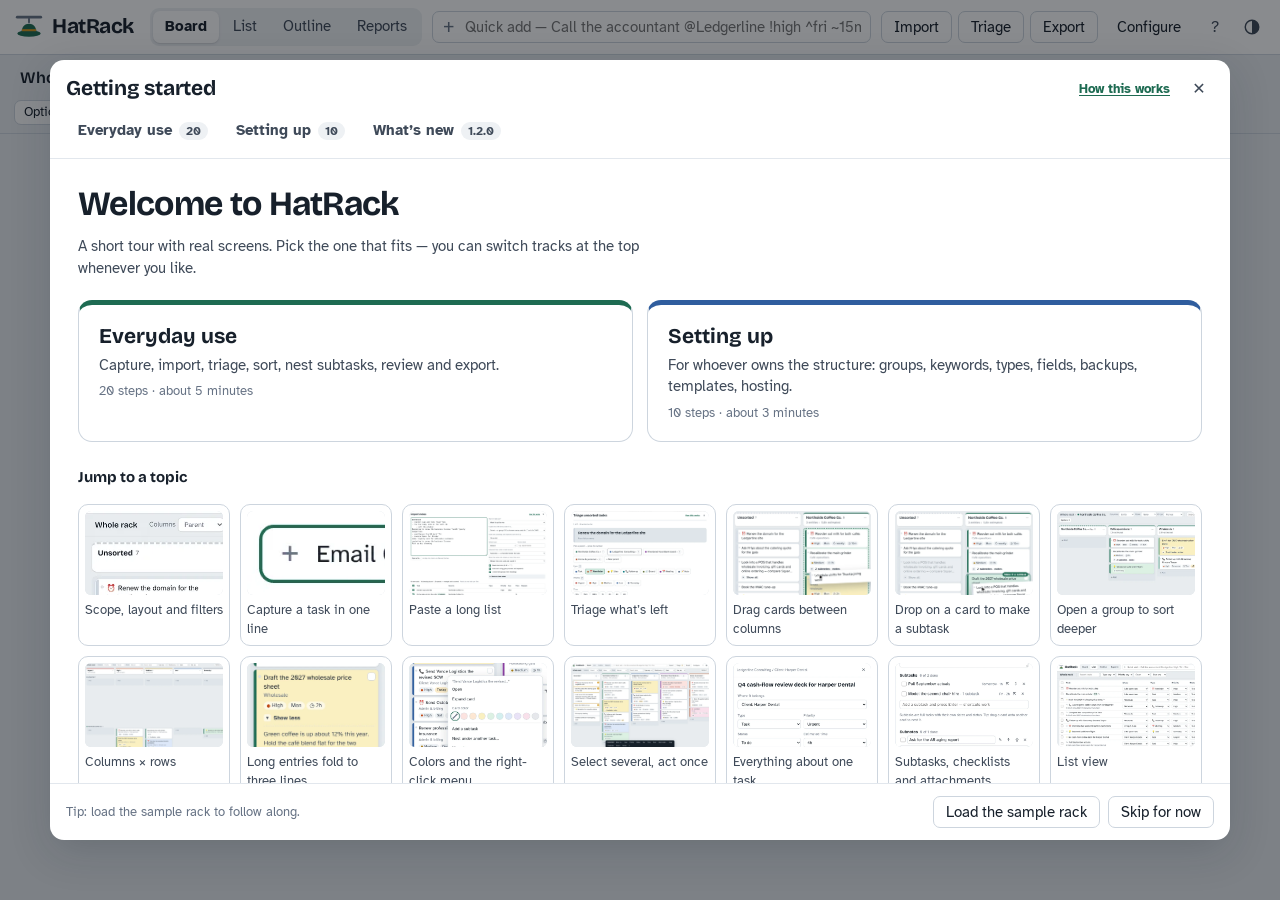
==== index.html @ 50a28d13 "HatRack 1.2.0 — visual task sorter with built-in tour and guide Single-file app (index.html), illust" ====
<!doctype html>
<html lang="en">
<head>
<meta charset="utf-8">
<meta name="viewport" content="width=device-width, initial-scale=1">
<title>HatRack</title>
<meta name="description" content="HatRack — a lightweight visual sorter for entrepreneurs who wear many hats. Paste long to-do lists, sort them onto your businesses, projects and personal life, and export them to your task app.">
<meta name="theme-color" content="#1E6B52">
<link rel="apple-touch-icon" href="apple-touch-icon.png">
<link rel="manifest" href="manifest.webmanifest">
<meta name="apple-mobile-web-app-capable" content="yes">
<meta name="mobile-web-app-capable" content="yes">
<meta name="apple-mobile-web-app-title" content="HatRack">
<meta name="apple-mobile-web-app-status-bar-style" content="default">
<link rel="icon" href="data:image/svg+xml,%3Csvg xmlns='http://www.w3.org/2000/svg' viewBox='0 0 32 32'%3E%3Crect x='2' y='4' width='28' height='3' rx='1.5' fill='%2364748B'/%3E%3Cpath d='M16 7v4' stroke='%2364748B' stroke-width='2' stroke-linecap='round'/%3E%3Cpath d='M8 22c0-6 3.6-9.5 8-9.5s8 3.5 8 9.5z' fill='%231E6B52'/%3E%3Cellipse cx='16' cy='23' rx='12.5' ry='3.4' fill='%231E6B52'/%3E%3Cpath d='M8.4 19.4h15.2' stroke='%23D9961A' stroke-width='2.2'/%3E%3C/svg%3E">
<script src="guide/tour.js" defer></script>
<link rel="preconnect" href="https://fonts.googleapis.com">
<link rel="preconnect" href="https://fonts.gstatic.com" crossorigin>
<link href="https://fonts.googleapis.com/css2?family=Atkinson+Hyperlegible:wght@400;700&family=Bricolage+Grotesque:opsz,wght@12..96,600;12..96,700&display=swap" rel="stylesheet">
<style>
/* ============ HatRack — styles ============ */
:root{
  --bg:#E8ECF0; --panel:#DFE5EB; --surface:#FFFFFF; --chip:#EEF1F4;
  --ink:#17202B; --ink2:#3F4A59; --muted:#677385;
  --line:#CDD5DE; --line2:#E2E7ED;
  --accent:#1E6B52; --accent-ink:#FFFFFF; --accent-soft:#D6EBE2;
  --hl:#D9961A; --hl-soft:#FBEBC8;
  --danger:#B42318; --danger-soft:#FBE4E1;
  --shadow:0 1px 0 rgba(23,32,43,.05),0 1px 3px rgba(23,32,43,.10);
  --shadow-lg:0 12px 40px rgba(23,32,43,.18);
  --font-ui:"Atkinson Hyperlegible",system-ui,-apple-system,"Segoe UI",Roboto,sans-serif;
  --font-display:"Bricolage Grotesque",var(--font-ui);
  --colw:292px;
  --tint-red:#FCE3E0; --tint-orange:#FDE7D2; --tint-yellow:#FAF0C2; --tint-green:#DCF0E2; --tint-teal:#D3EEEE;
  --tint-blue:#DCE8F8; --tint-purple:#E9E1F7; --tint-pink:#F8E0EB; --tint-gray:#E5E8EC;
  color-scheme:light;
}
@media (prefers-color-scheme:dark){
  :root:not([data-theme="light"]){
    --bg:#10151B; --panel:#171E26; --surface:#1E2731; --chip:#26313D;
    --ink:#E5EAF0; --ink2:#B9C3CF; --muted:#8C98A8;
    --line:#2E3A47; --line2:#26313C;
    --accent:#47B08A; --accent-ink:#0B1A14; --accent-soft:#173A2E;
    --hl:#E7B040; --hl-soft:#3A2F14;
    --danger:#F0705F; --danger-soft:#3D1F1B;
    --shadow:0 1px 0 rgba(0,0,0,.25),0 1px 3px rgba(0,0,0,.35);
    --shadow-lg:0 12px 40px rgba(0,0,0,.5);
    --tint-red:#3B2321; --tint-orange:#3B2918; --tint-yellow:#373018; --tint-green:#1B3226; --tint-teal:#163233;
    --tint-blue:#1A2B40; --tint-purple:#2A2240; --tint-pink:#38202D; --tint-gray:#29313B;
    color-scheme:dark;
  }
}
:root[data-theme="dark"]{
  --bg:#10151B; --panel:#171E26; --surface:#1E2731; --chip:#26313D;
  --ink:#E5EAF0; --ink2:#B9C3CF; --muted:#8C98A8;
  --line:#2E3A47; --line2:#26313C;
  --accent:#47B08A; --accent-ink:#0B1A14; --accent-soft:#173A2E;
  --hl:#E7B040; --hl-soft:#3A2F14;
  --danger:#F0705F; --danger-soft:#3D1F1B;
  --shadow:0 1px 0 rgba(0,0,0,.25),0 1px 3px rgba(0,0,0,.35);
  --shadow-lg:0 12px 40px rgba(0,0,0,.5);
  --tint-red:#3B2321; --tint-orange:#3B2918; --tint-yellow:#373018; --tint-green:#1B3226; --tint-teal:#163233;
  --tint-blue:#1A2B40; --tint-purple:#2A2240; --tint-pink:#38202D; --tint-gray:#29313B;
  color-scheme:dark;
}

*,*::before,*::after{box-sizing:border-box}
html,body{margin:0;height:100%}
body{background:var(--bg);color:var(--ink);font:15px/1.45 var(--font-ui);-webkit-font-smoothing:antialiased;display:flex;flex-direction:column;overflow:hidden}
button,input,select,textarea{font:inherit;color:inherit}
button{cursor:pointer}
a{color:var(--accent)}
:focus-visible{outline:2px solid var(--accent);outline-offset:2px}
[hidden]{display:none!important}
.muted{color:var(--muted)}
.sm{font-size:13px}
kbd{font:12px/1 var(--font-ui);background:var(--chip);border:1px solid var(--line);border-bottom-width:2px;border-radius:4px;padding:2px 5px;color:var(--ink2)}

/* ---------- controls ---------- */
.btn{display:inline-flex;align-items:center;gap:6px;border:1px solid var(--line);background:var(--surface);border-radius:7px;padding:6px 12px;line-height:1.2;white-space:nowrap;transition:background .12s,border-color .12s}
.btn:hover{border-color:var(--muted)}
.btn.primary{background:var(--accent);border-color:var(--accent);color:var(--accent-ink);font-weight:700}
.btn.primary:hover{filter:brightness(1.07)}
.btn.ghost{background:transparent;border-color:transparent}
.btn.ghost:hover{background:var(--chip)}
.btn.danger{color:var(--danger)}
.btn.danger:hover{background:var(--danger-soft);border-color:var(--danger)}
.btn.sm{padding:4px 9px;font-size:13px}
.btn[aria-pressed="true"]{background:var(--accent-soft);border-color:var(--accent);color:var(--ink)}
.icon-btn{display:inline-grid;place-items:center;width:30px;height:30px;border-radius:7px;border:1px solid transparent;background:transparent;color:var(--ink2);font-size:16px;line-height:1}
.icon-btn:hover{background:var(--chip);color:var(--ink)}
.icon-btn.sm{width:26px;height:26px;font-size:14px}
.inp,select.inp{border:1px solid var(--line);background:var(--surface);border-radius:7px;padding:6px 9px;min-width:0;line-height:1.25}
.inp:focus{outline:2px solid var(--accent);outline-offset:0;border-color:transparent}
textarea.inp{resize:vertical;width:100%;line-height:1.45}
select.inp{padding-right:26px}
input[type="color"]{width:30px;height:30px;padding:2px;border:1px solid var(--line);border-radius:7px;background:var(--surface);cursor:pointer}
input[type="checkbox"]{accent-color:var(--accent);width:16px;height:16px}
label.chk{display:inline-flex;align-items:center;gap:7px;cursor:pointer}
.field{display:flex;flex-direction:column;gap:4px}
.field>span{font-size:13px;color:var(--muted)}

/* ---------- top bar ---------- */
.top{display:flex;align-items:center;gap:10px;padding:8px 14px;background:var(--surface);border-bottom:1px solid var(--line);flex-wrap:wrap}
.brand{display:flex;align-items:center;gap:8px;font:700 21px/1 var(--font-display);letter-spacing:-.02em;color:var(--ink);text-decoration:none;margin-right:6px}
.brand svg{flex:none}
.seg{display:inline-flex;background:var(--chip);border-radius:9px;padding:3px;gap:2px}
.seg button{border:0;background:transparent;padding:5px 12px;border-radius:7px;color:var(--ink2)}
.seg button:hover{color:var(--ink)}
.seg button[aria-pressed="true"]{background:var(--surface);box-shadow:var(--shadow);color:var(--ink);font-weight:700}
.quick{flex:1;min-width:220px;display:flex;align-items:center;position:relative}
.quick input{width:100%;padding-left:32px}
.quick::before{content:"+";position:absolute;left:11px;top:50%;transform:translateY(-52%);font-size:19px;color:var(--muted);pointer-events:none}
.top-actions{display:flex;gap:6px;align-items:center;flex-wrap:wrap}

/* ---------- toolbar ---------- */
.toolbar{display:flex;align-items:center;gap:8px 12px;padding:8px 14px;border-bottom:1px solid var(--line);background:var(--bg);flex-wrap:wrap;font-size:14px}
.crumbs{display:flex;align-items:center;gap:2px;flex-wrap:wrap;font:600 16px/1.2 var(--font-display);margin-right:6px}
.crumbs button{border:0;background:none;padding:3px 6px;border-radius:6px;color:var(--ink2)}
.crumbs button:hover{background:var(--chip);color:var(--ink)}
.crumbs button.here{color:var(--ink)}
.crumbs .sep{color:var(--muted);padding:0 1px}
.crumbs .dot{display:inline-block;width:9px;height:9px;border-radius:3px;margin-right:5px;vertical-align:1px}
.tb-group{display:flex;align-items:center;gap:6px;flex-wrap:wrap}
.tb-group label{display:inline-flex;align-items:center;gap:5px;color:var(--muted)}
.tb-group select.inp,.tb-group input.inp{padding:4px 8px;font-size:14px}
.tb-sep{width:1px;height:22px;background:var(--line)}
.tb-search{width:140px}
.tb-group select.inp{max-width:124px}
.tb-ftoggle{display:none}
.spacer{flex:1}

/* ---------- main ---------- */
main#view{flex:1;min-height:0;overflow:auto;position:relative}

/* ---------- board ---------- */
.board{display:inline-flex;flex-direction:column;min-width:100%;padding:0 14px 140px}
.board-row{display:grid;grid-template-columns:repeat(var(--ncols),var(--colw));gap:12px;align-items:start}
.board-head{position:sticky;top:0;z-index:6;background:var(--bg);padding:12px 0 8px}
.col-head{position:relative;background:var(--surface);border-radius:10px;padding:9px 8px 8px 12px;box-shadow:var(--shadow);border-top:4px solid var(--c,var(--line));min-height:58px;display:flex;flex-direction:column;gap:2px}
.col-head.inbox{border-top-style:dashed}
.col-title{display:flex;align-items:center;gap:6px;min-width:0;padding-right:58px}
.col-name{border:0;background:none;padding:0;font:700 15.5px/1.2 var(--font-display);text-align:left;color:var(--ink);overflow:hidden;text-overflow:ellipsis;white-space:nowrap;min-width:0}
button.col-name.drill:hover{text-decoration:underline;text-decoration-color:var(--c,var(--muted));text-underline-offset:3px}
.col-n{font-size:13px;color:var(--muted);flex:none}
.col-meta{font-size:12.5px;color:var(--muted);display:flex;gap:8px;align-items:center}
.col-tools{position:absolute;top:6px;right:6px;display:flex;gap:2px;align-items:center}
.col-key{font-size:11px;min-width:18px;text-align:center}
.lane{margin-top:14px}
.lane-head{position:sticky;left:14px;display:inline-flex;align-items:center;gap:8px;padding:2px 2px 6px;font:700 14px/1.2 var(--font-display);color:var(--ink2)}
.lane-head .sw{width:10px;height:10px;border-radius:3px;background:var(--c,var(--muted))}
.lane-head .muted{font:400 13px var(--font-ui)}
.cell{background:var(--panel);border-radius:10px;min-height:70px;padding:7px;display:flex;flex-direction:column;gap:6px;transition:background .1s}
.cell.is-over{background:var(--accent-soft);outline:2px dashed var(--accent);outline-offset:-2px}
.cell.nodrop{background:repeating-linear-gradient(135deg,var(--panel) 0 8px,transparent 8px 16px)}
.add-inline{border:1px dashed transparent;background:transparent;color:var(--muted);text-align:left;padding:5px 8px;border-radius:7px;font-size:13.5px}
.cell:hover .add-inline{border-color:var(--line)}
.add-inline:hover{color:var(--ink);background:var(--surface)}
.cell .inline-inp{width:100%}
.drop-ph{height:4px;border-radius:2px;background:var(--accent);margin:-2px 0;flex:none}
.col-add{display:flex;align-items:flex-start}
.col-add .btn{width:100%;justify-content:center;border-style:dashed;background:transparent;min-height:58px;color:var(--muted)}
.col-add .btn:hover{color:var(--ink);background:var(--surface)}

/* coat-check tag card */
.card{position:relative;background:var(--cbg,var(--surface));border-radius:8px;padding:8px 9px 8px 22px;box-shadow:var(--shadow);cursor:grab;border:1px solid transparent;user-select:none;-webkit-user-select:none}
.card::before{content:"";position:absolute;left:0;top:0;bottom:0;width:6px;border-radius:8px 0 0 8px;background:var(--tag,var(--line))}
.card::after{content:"";position:absolute;left:10px;top:12px;width:6px;height:6px;border-radius:50%;background:var(--panel);box-shadow:inset 0 0 0 1px var(--line)}
.card:hover{border-color:var(--line)}
.card.is-sel{border-color:var(--hl);box-shadow:0 0 0 2px var(--hl-soft),var(--shadow)}
.card.is-dragging{opacity:.35}
.card.is-done .card-title{text-decoration:line-through;color:var(--muted)}
.card-title{font-size:14.5px;line-height:1.35;overflow-wrap:anywhere;padding-right:16px}
.card-title .ty{margin-right:5px}
.card-path{font-size:12px;color:var(--muted);margin-top:1px}
.card-meta{display:flex;flex-wrap:wrap;gap:4px;margin-top:6px}
.card-check{position:absolute;top:6px;right:6px;width:18px;height:18px;border-radius:5px;border:1.5px solid var(--line);background:var(--surface);opacity:0;display:grid;place-items:center;font-size:11px;line-height:1;color:var(--accent-ink);padding:0}
.card:hover .card-check,.card.is-sel .card-check{opacity:1}
.card.is-sel .card-check{background:var(--hl);border-color:var(--hl)}
@media (hover:none){.card-check{opacity:1}}
.density-compact .card{padding-top:6px;padding-bottom:6px}
.density-compact .card::after{top:10px}
.density-compact .card-meta{display:none}
.density-compact .card-path{display:none}
.pill{display:inline-flex;align-items:center;gap:4px;font-size:12px;line-height:1.3;padding:1px 7px;border-radius:999px;background:var(--chip);color:var(--ink2);white-space:nowrap;max-width:100%;overflow:hidden;text-overflow:ellipsis}
.pill .d{width:7px;height:7px;border-radius:50%;background:var(--c,var(--muted));flex:none}
.pill.over{background:var(--danger-soft);color:var(--danger);font-weight:700}
.pill.today{background:var(--hl-soft);color:var(--ink)}
.pill.seen{background:var(--hl-soft);color:var(--ink);font-weight:700}
.drag-ghost{position:fixed;top:-100px;left:-100px;background:var(--accent);color:var(--accent-ink);padding:6px 12px;border-radius:8px;font-weight:700;box-shadow:var(--shadow-lg)}

/* empty state */
.empty{max-width:640px;margin:8vh auto;padding:28px;background:var(--surface);border-radius:14px;box-shadow:var(--shadow);text-align:left}
.empty h2{font:700 28px/1.15 var(--font-display);margin:0 0 8px;letter-spacing:-.02em}
.empty p{margin:0 0 18px;color:var(--ink2)}
.empty .acts{display:flex;gap:8px;flex-wrap:wrap}

/* ---------- selection bar ---------- */
.selbar{position:fixed;left:50%;bottom:16px;transform:translateX(-50%);z-index:40;background:var(--ink);color:var(--surface);border-radius:12px;padding:6px 8px 6px 14px;display:flex;align-items:center;gap:4px;box-shadow:var(--shadow-lg);max-width:calc(100vw - 24px);flex-wrap:wrap}
.selbar .n{font-weight:700;margin-right:6px}
.selbar .btn{background:transparent;border-color:transparent;color:inherit;padding:5px 9px}
.selbar .btn:hover{background:rgba(255,255,255,.14)}
:root[data-theme="dark"] .selbar .btn:hover{background:rgba(0,0,0,.1)}

/* ---------- menus / popovers ---------- */
.menu{position:fixed;z-index:80;background:var(--surface);border:1px solid var(--line);border-radius:10px;box-shadow:var(--shadow-lg);padding:4px;min-width:200px;max-width:340px;max-height:min(60vh,520px);overflow:auto}
.menu button{display:flex;align-items:center;gap:8px;width:100%;text-align:left;border:0;background:none;padding:6px 10px;border-radius:6px;font-size:14px;color:var(--ink)}
.menu button:hover,.menu button:focus-visible{background:var(--chip);outline:none}
.menu button .sw{width:9px;height:9px;border-radius:3px;flex:none;background:var(--c,transparent)}
.menu .hd{font-size:12px;color:var(--muted);padding:6px 10px 2px}
.menu hr{border:0;border-top:1px solid var(--line2);margin:4px 2px}
.menu input{width:calc(100% - 8px);margin:4px}

/* ---------- drawer (task editor) ---------- */
.drawer{position:fixed;top:0;right:0;bottom:0;width:min(500px,100vw);background:var(--surface);box-shadow:var(--shadow-lg);z-index:50;display:flex;flex-direction:column;border-left:1px solid var(--line)}
.drawer-head{display:flex;align-items:center;gap:8px;padding:10px 12px;border-bottom:1px solid var(--line2)}
.drawer-head .path{flex:1;font-size:13px;color:var(--muted);overflow:hidden;text-overflow:ellipsis;white-space:nowrap}
.drawer-body{flex:1;overflow:auto;padding:14px 16px 24px;display:flex;flex-direction:column;gap:14px}
.drawer-foot{display:flex;gap:6px;padding:10px 12px;border-top:1px solid var(--line2);flex-wrap:wrap}
.title-inp{min-height:34px;font:700 20px/1.25 var(--font-display);border:1px solid transparent;border-radius:8px;padding:6px 8px;margin:-6px -8px 0;resize:none;width:calc(100% + 16px);background:transparent;overflow:hidden}
.title-inp:hover{border-color:var(--line)}
.grid2{display:grid;grid-template-columns:1fr 1fr;gap:10px}
.grid2 .inp{width:100%}
.sect h4{margin:0 0 6px;font:700 14px/1.2 var(--font-display);display:flex;align-items:center;gap:8px}
.sect h4 .muted{font:400 13px var(--font-ui)}
.subs{display:flex;flex-direction:column;gap:4px}
.sub{display:grid;grid-template-columns:auto 1fr auto auto auto auto;gap:4px;align-items:center}
.sub .inp{padding:4px 7px}
.sub.done .inp{text-decoration:line-through;color:var(--muted)}
.sub-note{grid-column:2 / -1}
.att{display:flex;align-items:center;gap:8px;padding:6px 8px;border:1px solid var(--line2);border-radius:8px}
.att .nm{flex:1;min-width:0;overflow:hidden;text-overflow:ellipsis;white-space:nowrap}
.atts{display:flex;flex-direction:column;gap:5px}
.meta-line{font-size:12.5px;color:var(--muted)}

/* ---------- modal ---------- */
.modal-back{position:fixed;inset:0;background:rgba(10,14,20,.48);z-index:60;display:grid;grid-template-columns:minmax(0,1fr);place-items:center;padding:14px}
.modal{background:var(--surface);border-radius:14px;width:min(720px,100%);max-height:calc(100vh - 28px);display:flex;flex-direction:column;box-shadow:var(--shadow-lg)}
.modal.wide{width:min(1180px,100%)}
.modal.tri-modal{width:min(900px,100%)}
.modal:focus{outline:none}
.modal-head{display:flex;align-items:center;gap:10px;padding:14px 16px 10px}
.modal-head h3{margin:0;font:700 21px/1.2 var(--font-display);letter-spacing:-.01em;flex:1}
.modal-body{padding:4px 16px 16px;overflow:auto;flex:1;min-height:0;min-width:0}
.modal-foot{display:flex;justify-content:flex-end;align-items:center;gap:8px;padding:12px 16px;border-top:1px solid var(--line2)}
.modal-foot .left{margin-right:auto}

/* import */
.imp{display:grid;grid-template-columns:minmax(0,1.35fr) minmax(260px,1fr);gap:14px}
.imp-text{min-height:260px;height:32vh;font-size:14px;font-family:ui-monospace,SFMono-Regular,Menlo,Consolas,monospace}
.imp-filebar{display:flex;align-items:center;gap:8px;margin-top:6px;font-size:13px}
.imp-opts{display:flex;flex-direction:column;gap:9px}
.imp-opts .inp{width:100%}
.imp-checks{display:flex;flex-direction:column;gap:6px;font-size:14px}
.target-chip{display:inline-flex;align-items:center;gap:6px;background:var(--hl-soft);border-radius:999px;padding:3px 6px 3px 10px;font-size:13px;align-self:flex-start}
.imp-sum{margin:14px 0 6px;font-size:14px;display:flex;gap:14px;flex-wrap:wrap}
.imp-sum b{font-family:var(--font-display)}
.cheat{font-size:12.5px;color:var(--ink2);background:var(--chip);border-radius:8px;padding:8px 10px;line-height:1.6}
.cheat code{font-size:12px;background:var(--surface);padding:0 4px;border-radius:4px}
.drop-hint{outline:2px dashed var(--accent);outline-offset:3px}

/* tables */
.tbl-wrap{overflow:auto}
.tbl{border-collapse:separate;border-spacing:0;width:100%;font-size:14px}
.tbl th{position:sticky;top:0;background:var(--surface);text-align:left;font-weight:700;color:var(--ink2);padding:7px 8px;border-bottom:1px solid var(--line);white-space:nowrap;z-index:2;font-size:13px}
.tbl th button{border:0;background:none;padding:0;font:inherit;color:inherit}
.tbl td{padding:5px 8px;border-bottom:1px solid var(--line2);vertical-align:middle}
.tbl tr.is-sel td{background:var(--hl-soft)}
.tbl tr.excluded td{opacity:.45}
.tbl select.inp{padding:3px 22px 3px 6px;font-size:13px;max-width:170px}
.tbl .t-title{min-width:240px}
.tbl .t-title button{border:0;background:none;padding:0;text-align:left;font:inherit;color:var(--ink);cursor:pointer}
.tbl .t-title button:hover{text-decoration:underline}
.badge{display:inline-block;font-size:11.5px;padding:0 6px;border-radius:999px;background:var(--accent-soft);color:var(--ink);font-weight:700;margin-left:4px;vertical-align:1px}
.badge.warn{background:var(--hl-soft)}
.list-view{padding:12px 14px 120px}
.list-view .tbl-wrap{background:var(--surface);border-radius:12px;box-shadow:var(--shadow)}

/* outline */
.outline{max-width:900px;margin:0 auto;padding:18px 18px 120px}
.outline-actions{display:flex;gap:8px;margin-bottom:14px;flex-wrap:wrap;align-items:center}
.ol-sec{margin:0 0 18px}
.ol-h{display:flex;align-items:center;gap:8px;font-family:var(--font-display);font-weight:700;margin:0 0 6px;letter-spacing:-.01em}
.ol-h .sw{width:12px;height:12px;border-radius:4px;background:var(--c,var(--muted))}
.ol-h.l1{font-size:22px;border-bottom:2px solid var(--c,var(--line));padding-bottom:4px}
.ol-h.l2{font-size:18px}
.ol-h.l3,.ol-h.l4,.ol-h.l5{font-size:15.5px}
.ol-notes{white-space:pre-wrap;color:var(--ink2);font-size:14px;margin:0 0 8px}
.ol-list{list-style:none;padding:0;margin:0 0 6px}
.ol-item{list-style:none}
.ol-row{display:grid;grid-template-columns:auto auto 1fr;gap:6px 8px;align-items:start;padding:5px 6px 5px 2px;border-bottom:1px dashed var(--line2);border-radius:6px;background:var(--cbg,transparent);position:relative}
.ol-row[data-bg]{border-bottom-color:transparent;margin-bottom:2px}
.ol-grip{cursor:grab;color:var(--muted);opacity:.35;font-size:14px;line-height:22px;padding:0 2px;user-select:none}
.ol-row:hover .ol-grip{opacity:1}
.ol-row input[type=checkbox]{margin-top:3px}
.ol-body{min-width:0}
.ol-children{padding-left:26px;margin:2px 0 4px;border-left:2px solid var(--line2);margin-left:13px}
.ol-item.is-sel>.ol-row{box-shadow:inset 0 0 0 2px var(--hl)}
.ol-item.is-dragging>.ol-row,.ol-sub.is-dragging{opacity:.35}
.ol-sub{cursor:grab}
.ol-more{border:0;background:none;padding:2px 0;color:var(--accent);font-size:13px;font-weight:700;cursor:pointer}
.drop-before{box-shadow:0 -3px 0 0 var(--accent)}
.drop-after{box-shadow:0 3px 0 0 var(--accent)}
.ol-h.is-over{background:var(--accent-soft);border-radius:6px;outline:2px dashed var(--accent);outline-offset:2px}
.ol-item .t{border:0;background:none;padding:0;text-align:left;font:inherit;color:var(--ink);cursor:pointer}
.ol-item .t:hover{text-decoration:underline}
.ol-item .m{display:flex;flex-wrap:wrap;gap:4px;margin-top:3px}
.ol-item .n{white-space:pre-wrap;color:var(--ink2);font-size:13.5px;margin-top:4px}
.ol-subs{list-style:none;padding:0 0 0 4px;margin:4px 0 0;font-size:14px;color:var(--ink2)}
.ol-indent{padding-left:18px;border-left:2px solid var(--line2);margin-left:5px}

/* reports */
.reports{padding:16px 16px 120px;display:grid;grid-template-columns:repeat(auto-fill,minmax(330px,1fr));gap:14px;align-items:start;max-width:1500px}
.rp{background:var(--surface);border-radius:12px;box-shadow:var(--shadow);padding:14px 16px}
.rp h3{margin:0 0 10px;font:700 16px/1.2 var(--font-display)}
.rp.span2{grid-column:span 2}
@media (max-width:760px){.rp.span2{grid-column:auto}}
.stats{display:grid;grid-template-columns:repeat(auto-fill,minmax(130px,1fr));gap:10px;grid-column:1 / -1}
.stat{background:var(--surface);border-radius:12px;box-shadow:var(--shadow);padding:12px 14px}
.stat .v{font:700 28px/1.1 var(--font-display);letter-spacing:-.02em}
.stat .l{font-size:13px;color:var(--muted)}
.stat.alert .v{color:var(--danger)}
.bars{display:flex;flex-direction:column;gap:7px}
.bar{display:grid;grid-template-columns:minmax(90px,38%) 1fr auto;gap:8px;align-items:center;font-size:13.5px}
.bar .lbl{overflow:hidden;text-overflow:ellipsis;white-space:nowrap}
.bar .track{height:12px;background:var(--chip);border-radius:3px;overflow:hidden}
.bar .fill{height:100%;background:var(--c,var(--accent));border-radius:3px 0 0 3px}
.bar .val{font-variant-numeric:tabular-nums;color:var(--ink2);min-width:64px;text-align:right}
.rlist{list-style:none;margin:0;padding:0;font-size:14px}
.rlist li{display:flex;flex-wrap:wrap;gap:2px 10px;align-items:baseline;padding:5px 0;border-bottom:1px dashed var(--line2)}
.rlist li .t{flex:1 1 220px;min-width:0;border:0;background:none;padding:0;text-align:left;color:var(--ink);font:inherit;cursor:pointer}
.rlist li .t:hover{text-decoration:underline}
.rlist .d{color:var(--muted);font-size:12.5px;margin-left:auto;text-align:right}
.rp-date{font:700 13px var(--font-display);color:var(--ink2);margin:10px 0 2px}

/* settings */
.settings{display:grid;grid-template-columns:200px minmax(0,1fr);gap:18px;padding:16px;max-width:1150px;margin:0 auto 120px}
.set-nav{display:flex;flex-direction:column;gap:2px;position:sticky;top:12px;align-self:start}
.set-nav button{border:0;background:none;text-align:left;padding:7px 10px;border-radius:8px;color:var(--ink2)}
.set-nav button:hover{background:var(--chip)}
.set-nav button[aria-current="true"]{background:var(--surface);color:var(--ink);font-weight:700;box-shadow:var(--shadow)}
.set-pane{background:var(--surface);border-radius:12px;box-shadow:var(--shadow);padding:16px 18px 20px}
.set-pane h2{margin:0 0 4px;font:700 22px/1.2 var(--font-display);letter-spacing:-.01em}
.set-pane>p{margin:0 0 14px;color:var(--ink2)}
.rows{display:flex;flex-direction:column;gap:6px}
.srow{display:flex;align-items:center;gap:6px;flex-wrap:wrap;padding:5px 6px;border-radius:8px}
.srow:hover{background:var(--panel)}
.srow .inp{padding:5px 8px}
.srow .grow{flex:1;min-width:140px}
.srow .kw{flex:1.3;min-width:160px}
.srow .cnt{font-size:12.5px;color:var(--muted);min-width:56px;text-align:right}
.srow .emoji{width:46px;text-align:center}
.tree-pad{display:inline-block;flex:none}
.lvl-tag{font-size:11.5px;color:var(--muted);min-width:70px}
.area-notes{width:100%;margin:2px 0 4px}
.chips{display:flex;flex-wrap:wrap;gap:6px}
.chip{display:inline-flex;align-items:center;gap:6px;background:var(--chip);border-radius:999px;padding:4px 6px 4px 11px;font-size:14px}
.chip button{border:0;background:none;color:var(--muted);padding:0 4px;border-radius:50%}
.chip button:hover{color:var(--danger)}
.set-actions{display:flex;gap:8px;flex-wrap:wrap;margin-top:12px}
.help-grid{display:grid;grid-template-columns:auto 1fr;gap:6px 14px;font-size:14px;align-items:baseline}
.help-grid code{background:var(--chip);padding:1px 6px;border-radius:5px;white-space:nowrap}
.help h4{font:700 15px var(--font-display);margin:16px 0 8px}
.help h4:first-child{margin-top:0}

/* triage */
.triage{display:flex;flex-direction:column;gap:14px}
.tri-progress{height:6px;background:var(--chip);border-radius:3px;overflow:hidden}
.tri-progress div{height:100%;background:var(--accent)}
.tri-card{position:relative;background:var(--panel);border-radius:12px;padding:18px 18px 16px 30px}
.tri-card::before{content:"";position:absolute;left:0;top:0;bottom:0;width:9px;border-radius:12px 0 0 12px;background:var(--tag,var(--line))}
.tri-title{font:700 22px/1.25 var(--font-display);width:100%;border:1px solid transparent;background:transparent;border-radius:8px;padding:4px 6px;margin:-4px -6px;resize:none}
.tri-title:hover{border-color:var(--line)}
.tri-notes{white-space:pre-wrap;color:var(--ink2);margin-top:8px;font-size:14px;max-height:120px;overflow:auto}
.tri-row{display:flex;flex-direction:column;gap:6px}
.tri-row .lbl{font-size:13px;color:var(--muted);display:flex;align-items:center;gap:6px;flex-wrap:wrap}
.tri-opts{display:flex;flex-wrap:wrap;gap:6px}
.opt{display:inline-flex;align-items:center;gap:7px;border:1px solid var(--line);background:var(--surface);border-radius:9px;padding:7px 12px;font-size:14px}
.opt:hover{border-color:var(--ink2)}
.opt[aria-pressed="true"]{border-color:var(--accent);background:var(--accent-soft);font-weight:700}
.opt .k{font-size:11.5px;color:var(--muted);border:1px solid var(--line);border-radius:4px;padding:0 4px}
.opt .sw{width:10px;height:10px;border-radius:3px;background:var(--c,var(--muted))}
.opt.big{padding:10px 14px;font-size:15px}
.tri-done{text-align:center;padding:30px 10px}
.tri-done h3{font:700 26px var(--font-display);margin:0 0 6px}

/* export */
.fmt-grid{display:grid;grid-template-columns:repeat(auto-fill,minmax(200px,1fr));gap:8px}
.fmt{display:flex;flex-direction:column;gap:2px;border:1px solid var(--line);border-radius:10px;padding:9px 11px;cursor:pointer;background:var(--surface)}
.fmt:hover{border-color:var(--ink2)}
.fmt input{position:absolute;opacity:0;pointer-events:none}
.fmt b{font-family:var(--font-display);font-size:15px}
.fmt span{font-size:12.5px;color:var(--muted)}
.fmt.on{border-color:var(--accent);background:var(--accent-soft)}
.exp-row{display:flex;gap:12px;flex-wrap:wrap;margin:14px 0 8px;align-items:flex-end}
.exp-pre{background:var(--chip);border-radius:8px;padding:10px 12px;font:12.5px/1.5 ui-monospace,SFMono-Regular,Menlo,Consolas,monospace;white-space:pre;overflow:auto;max-height:34vh;margin:0}
.note-line{font-size:13px;color:var(--ink2);margin:8px 0 0}

/* toasts */
.toasts{position:fixed;left:16px;bottom:16px;z-index:55;display:flex;flex-direction:column;gap:8px;pointer-events:none}
.toast{pointer-events:auto;background:var(--ink);color:var(--surface);padding:9px 10px 9px 14px;border-radius:10px;box-shadow:var(--shadow-lg);display:flex;align-items:center;gap:10px;font-size:14px;max-width:420px}
.toast button{border:0;background:rgba(127,127,127,.25);color:inherit;border-radius:6px;padding:3px 9px;font-weight:700}

/* responsive */
@media (max-width:900px){
  .imp{grid-template-columns:1fr}
  .settings{grid-template-columns:1fr}
  .set-nav{flex-direction:row;flex-wrap:wrap;position:static}
  .top-actions .lbl{display:none}
}
@media (max-width:640px){
  :root{--colw:84vw}
  .tb-filters{display:none;width:100%}
  .toolbar.show-f .tb-filters{display:flex}
  .tb-ftoggle{display:inline-flex}
  .tb-sep,#btn-theme,.tb-group label>span{display:none}
  .top-actions .btn{padding:6px 9px}
  .brand{font-size:19px}
  .seg button{padding:5px 9px}
  .top{padding:8px 10px}
  .quick{order:5;flex-basis:100%}
  .toolbar{padding:8px 10px}
  .tb-search{width:100%}
  .grid2{grid-template-columns:1fr}
  .board{padding:0 10px 140px}
  .selbar{left:8px;right:8px;transform:none;max-width:none;flex-wrap:nowrap;overflow-x:auto;bottom:10px;-webkit-overflow-scrolling:touch}
  .selbar .n{white-space:nowrap}
}
@media (prefers-reduced-motion:reduce){*{transition:none!important}}

/* print (outline / reports) */
@media print{
  body{overflow:visible;display:block;background:#fff;color:#000}
  .top,.toolbar,.selbar,.toasts,.outline-actions,.drawer,#modal-root{display:none!important}
  main#view{overflow:visible}
  .rp,.stat{box-shadow:none;border:1px solid #ccc}
}
.set-pane h3{font:700 16px/1.2 var(--font-display);margin:20px 0 6px}
.set-pane code,.note-line code{background:var(--chip);padding:0 5px;border-radius:4px;font-size:13px}
.cheat summary{cursor:pointer;font-weight:700;color:var(--ink)}
body.has-sel .col-key{display:inline-block}
.col-key[hidden]{display:none}

/* ---------- previews, subtasks, colors (v1.1) ---------- */
.clamp{display:-webkit-box;-webkit-box-orient:vertical;-webkit-line-clamp:3;line-clamp:3;overflow:hidden}
.density-compact .card .card-title.clamp{-webkit-line-clamp:2;line-clamp:2}
.is-open>.card-title.clamp,.is-open>.ol-row .clamp,.ol-item.is-open>.ol-row .clamp{display:block;-webkit-line-clamp:unset;line-clamp:none;overflow:visible}
.ol-item .t.clamp{text-align:left}
.ol-item .n.clamp{margin-top:4px}
.card-more{display:flex;align-items:center;gap:6px;margin:7px 0 -2px;border:0;background:none;padding:2px 0;color:var(--ink2);font-size:12.5px;font-weight:700;text-align:left;cursor:pointer;max-width:100%}
.card-more:hover{color:var(--accent)}
.card-more .chev{display:inline-grid;place-items:center;width:16px;height:16px;border-radius:4px;background:var(--chip);font-size:10px;color:var(--ink2);flex:none}
.card[data-bg] .card-more .chev,.card[data-bg] .pill{background:rgba(255,255,255,.6)}
:root[data-theme="dark"] .card[data-bg] .pill,:root[data-theme="dark"] .card[data-bg] .card-more .chev{background:rgba(0,0,0,.28)}
@media (prefers-color-scheme:dark){:root:not([data-theme="light"]) .card[data-bg] .pill,:root:not([data-theme="light"]) .card[data-bg] .card-more .chev{background:rgba(0,0,0,.28)}}
.density-compact .card:not(.is-open) .card-more{display:none}
.card-body{margin-top:8px;padding-top:8px;border-top:1px dashed var(--line);display:flex;flex-direction:column;gap:8px;cursor:default}
.cb-notes{white-space:pre-wrap;font-size:13.5px;color:var(--ink2);overflow-wrap:anywhere;user-select:text;-webkit-user-select:text}
.cb-subs{display:flex;flex-direction:column;gap:3px}
.cb-sub{display:flex;gap:7px;align-items:flex-start;font-size:13.5px;cursor:pointer}
.cb-sub input{margin-top:2px;flex:none}
.cb-sub.done span{text-decoration:line-through;color:var(--muted)}
.subtree{display:flex;flex-direction:column;gap:5px}
.subcard{position:relative;display:grid;grid-template-columns:auto 1fr;gap:7px;align-items:start;margin-left:calc(var(--d,0) * 16px);background:var(--scbg,var(--panel));border-radius:7px;padding:6px 8px;cursor:grab;border:1px solid transparent}
.card[data-bg] .subcard:not([data-bg]){--scbg:rgba(255,255,255,.6)}
:root[data-theme="dark"] .card[data-bg] .subcard:not([data-bg]){--scbg:rgba(0,0,0,.24)}
@media (prefers-color-scheme:dark){:root:not([data-theme="light"]) .card[data-bg] .subcard:not([data-bg]){--scbg:rgba(0,0,0,.24)}}
.subcard:hover{border-color:var(--line)}
.subcard.is-sel{border-color:var(--hl)}
.subcard.is-dragging{opacity:.35}
.subcard.is-done .sc-title{text-decoration:line-through;color:var(--muted)}
.sc-done{margin-top:2px}
.sc-title{font-size:13.5px;line-height:1.35;overflow-wrap:anywhere}
.subcard .card-meta{margin-top:4px}
.subtree .drop-ph{margin:0}
.add-sub{align-self:flex-start;border:1px dashed var(--line);background:transparent;color:var(--muted);border-radius:7px;padding:3px 9px;font-size:13px}
.add-sub:hover{color:var(--ink);border-color:var(--muted)}
.add-sub-inp{width:100%;font-size:13.5px}
.nest-target{outline:2px solid var(--accent)!important;outline-offset:1px;position:relative}
.nest-target::after,.card.nest-target::after{content:attr(data-nest-label);position:absolute;left:auto;top:auto;width:auto;height:auto;box-shadow:none;line-height:1.4;right:6px;top:-11px;bottom:auto;z-index:3;background:var(--accent);color:var(--accent-ink);font-size:11.5px;font-weight:700;padding:2px 8px;border-radius:999px;white-space:nowrap;pointer-events:none}
.card.nest-target{background:var(--accent-soft)}
.linkish{border:0;background:none;padding:0;color:var(--accent);font:inherit;font-weight:700;cursor:pointer;text-decoration:underline;text-underline-offset:2px}
.drawer-head .path .sep{color:var(--muted)}
.swatches,.sw-row{display:flex;flex-wrap:wrap;gap:6px}
.sw-row{padding:4px 8px 6px}
.swb{width:26px;height:26px;border-radius:50%;border:1.5px solid var(--line);background:var(--sw,var(--surface));padding:0;cursor:pointer;position:relative}
.swb[data-swv=""],.swb[data-color=""]{background:linear-gradient(135deg,transparent 44%,var(--muted) 44% 56%,transparent 56%),var(--surface)}
.swb:hover{transform:scale(1.08)}
.swb.on{box-shadow:0 0 0 2px var(--surface),0 0 0 4px var(--accent)}
.menu .sw-row .swb{display:inline-block;width:24px;height:24px;padding:0;border-radius:50%;border:1.5px solid var(--line);background:var(--sw,var(--surface))}
.menu .sw-row .swb[data-swv=""]{background:linear-gradient(135deg,transparent 44%,var(--muted) 44% 56%,transparent 56%),var(--surface)}
.menu .sw-row .swb:hover{transform:scale(1.1);border-color:var(--ink2)}
.menu .sw-row .swb.on{box-shadow:0 0 0 2px var(--surface),0 0 0 4px var(--accent)}
.st-row{display:grid;grid-template-columns:auto minmax(0,1fr) auto auto auto auto;gap:4px;align-items:center;padding:3px 4px;border-radius:7px;background:var(--cbg,transparent)}
.st-row:hover{background:var(--cbg,var(--panel))}
.st-title{border:0;background:none;padding:2px 0;text-align:left;font:inherit;color:var(--ink);cursor:pointer;overflow:hidden;text-overflow:ellipsis;white-space:nowrap}
.st-title:hover{text-decoration:underline}
.st-row.done .st-title{text-decoration:line-through;color:var(--muted)}
.st-meta{font-size:12.5px;color:var(--muted);white-space:nowrap}
.cdot{display:inline-block;width:10px;height:10px;border-radius:50%;background:var(--sw);border:1px solid var(--line);margin-right:6px;vertical-align:0}
.clamp-inline{display:-webkit-inline-box;-webkit-box-orient:vertical;-webkit-line-clamp:3;overflow:hidden;max-width:100%}
/* in-app guide */
.guide-frame{width:100%;height:min(78vh,900px);border:0;border-radius:10px;background:var(--bg);display:block}
.modal.guide-modal{width:min(1240px,100%)}
.modal.guide-modal .modal-body{padding:0 12px 12px}
.help-link{font-size:13px;font-weight:700;color:var(--accent);border:0;background:none;padding:0;cursor:pointer;text-decoration:underline;text-underline-offset:2px}
.pane-head{display:flex;align-items:baseline;gap:12px;flex-wrap:wrap;justify-content:space-between}
.modal-head .help-link{margin-right:4px}

.parent-line{font-size:13.5px;color:var(--muted);margin-bottom:-8px;overflow-wrap:anywhere}

/* ---------- getting-started tour (v1.2) ---------- */
.modal.tour-modal{width:min(1180px,100%);height:min(780px,calc(100vh - 28px))}
.modal.tour-modal .modal-body{padding:0;display:flex;flex-direction:column;overflow:hidden}
.tour{display:flex;flex-direction:column;min-height:0;flex:1}
.tour-tabs{display:flex;gap:4px;padding:0 16px 10px;border-bottom:1px solid var(--line2);flex-wrap:wrap}
.tour-tabs button{border:0;background:transparent;padding:6px 12px;border-radius:8px;color:var(--ink2);font-weight:700;display:inline-flex;gap:7px;align-items:center}
.tour-tabs button:hover{background:var(--chip)}
.tour-tabs button[aria-selected="true"]{background:var(--accent-soft);color:var(--ink)}
.tour-tabs .n{font-size:11.5px;font-weight:700;background:var(--chip);color:var(--ink2);border-radius:999px;padding:1px 7px}
.tour-stage{flex:1;min-height:0;display:grid;grid-template-columns:minmax(0,1.65fr) minmax(280px,1fr);grid-auto-rows:max-content;align-content:start;gap:22px;padding:16px;overflow:auto}
.tour-stage.noimg{grid-template-columns:minmax(0,680px);justify-content:center}
.tour-shot{min-width:0;min-height:0;display:flex;align-items:flex-start;justify-content:center;background:var(--panel);border-radius:12px;padding:12px}
.tour-shot.icon{align-items:center}
.tour-shot.missing{display:none}
.tour-frame{position:relative;display:inline-block;max-width:100%;line-height:0}
.tour-frame img{display:block;max-width:100%;max-height:min(560px,calc(100vh - 290px));width:auto;height:auto;border-radius:8px;box-shadow:0 0 0 1px var(--line),var(--shadow)}
.tour-shot.icon img{max-height:150px;border-radius:30px}
.tour .pin{position:absolute;transform:translate(-50%,-50%);width:24px;height:24px;border-radius:50%;border:2px solid #fff;background:var(--hl);color:#1B1406;font:700 12.5px/20px var(--font-ui);text-align:center;box-shadow:0 2px 6px rgba(0,0,0,.35);z-index:2;transition:transform .12s}
.tour .pin.on{transform:translate(-50%,-50%) scale(1.25)}
.tour .hlbox{position:absolute;border:2.5px solid var(--hl);border-radius:6px;background:rgba(217,150,26,.12);opacity:0;pointer-events:none;transition:opacity .12s;z-index:1}
.tour .hlbox.on{opacity:1}
.tour-copy{min-width:0;display:flex;flex-direction:column;gap:10px}
.tour-copy h3{font:700 25px/1.15 var(--font-display);letter-spacing:-.015em;margin:0;text-wrap:balance}
.tour-copy p{margin:0;color:var(--ink2);font-size:15.5px}
.tour-count{font-size:13px;color:var(--muted)}
.tour-badge{align-self:flex-start;background:var(--hl-soft);color:var(--ink);font-size:12.5px;font-weight:700;border-radius:999px;padding:2px 10px}
.tour-note{border-left:3px solid var(--hl);padding-left:10px}
.tour-legend{list-style:none;margin:2px 0 0;padding:0;display:flex;flex-direction:column;gap:6px;font-size:14.5px}
.tour-legend li{display:flex;gap:9px;align-items:flex-start;padding:3px 5px;border-radius:7px}
.tour-legend li.on{background:var(--hl-soft)}
.tour-legend .num{flex:none;width:21px;height:21px;border-radius:50%;background:var(--hl);color:#1B1406;font:700 11.5px/21px var(--font-ui);text-align:center}
.tour-tips,.tour-list{margin:0;padding-left:18px;display:flex;flex-direction:column;gap:6px;font-size:14.5px;color:var(--ink2)}
.tour-list{list-style:none;padding:0;gap:10px}
.tour-list li{display:flex;flex-direction:column;gap:2px;background:var(--panel);border-radius:9px;padding:9px 12px}
.tour-list b{font-family:var(--font-display);font-size:15.5px;color:var(--ink)}
.tour-acts{display:flex;gap:12px;align-items:center;flex-wrap:wrap;margin-top:4px}
.tour-foot{display:flex;align-items:center;gap:8px;padding:12px 16px;border-top:1px solid var(--line2);flex-wrap:wrap}
.tour-dots{display:flex;gap:5px;flex-wrap:wrap;max-width:60%}
.tour-dots button{width:22px;height:6px;border-radius:3px;border:0;padding:0;background:var(--line)}
.tour-dots button:hover{background:var(--muted)}
.tour-dots button[aria-current="true"]{background:var(--accent);width:34px}
.tour-welcome{flex:1;overflow:auto;padding:26px 28px;display:flex;flex-direction:column;gap:14px}
.tour-welcome h2{font:700 34px/1.1 var(--font-display);letter-spacing:-.02em;margin:0}
.tour-welcome>p{margin:0;color:var(--ink2);max-width:62ch}
.tour-choices{display:grid;grid-template-columns:repeat(2,minmax(0,1fr));gap:14px;margin:6px 0}
.tour-choice{display:flex;flex-direction:column;gap:6px;text-align:left;border:1.5px solid var(--line);background:var(--surface);border-radius:14px;padding:18px 20px;border-top:5px solid var(--accent);cursor:pointer}
.tour-choice.admin{border-top-color:#2F5D9E}
.tour-choice:hover{border-color:var(--ink2);border-top-color:var(--accent)}
.tour-choice.admin:hover{border-top-color:#2F5D9E}
.tour-thumbs{display:grid;grid-template-columns:repeat(auto-fill,minmax(150px,1fr));gap:10px;margin-top:4px}
.tour-thumbs button{border:1px solid var(--line);background:var(--surface);border-radius:10px;padding:6px;display:flex;flex-direction:column;gap:6px;text-align:left;font-size:13px;color:var(--ink2);cursor:pointer}
.tour-thumbs button:hover{border-color:var(--accent);color:var(--ink)}
.tour-thumbs img{width:100%;height:84px;object-fit:cover;object-position:top left;border-radius:6px;background:var(--panel)}
.tour-choice b{font:700 21px var(--font-display)}
.tour-choice span{color:var(--ink2)}
.tour-choice small{color:var(--muted);font-size:13px}
@media (max-width:820px){
  .tour-stage{grid-template-columns:1fr;grid-auto-rows:max-content}
  .tour-shot{min-height:auto}
  .tour-frame img{max-height:42vh}
  .tour-choices{grid-template-columns:1fr}
  .tour-dots{max-width:100%;order:3;width:100%}
  .modal.tour-modal{height:calc(100vh - 20px)}
}

</style>
</head>
<body>
<header class="top">
  <a class="brand" href="#" id="brand" aria-label="HatRack home">
    <svg viewBox="0 0 32 32" width="30" height="30" aria-hidden="true">
      <rect x="2" y="4" width="28" height="3" rx="1.5" fill="var(--muted)"/>
      <path d="M16 7v4" stroke="var(--muted)" stroke-width="2" stroke-linecap="round"/>
      <path d="M8 22c0-6 3.6-9.5 8-9.5s8 3.5 8 9.5z" fill="var(--accent)"/>
      <ellipse cx="16" cy="23" rx="12.5" ry="3.4" fill="var(--accent)"/>
      <path d="M8.4 19.4h15.2" stroke="var(--hl)" stroke-width="2.2"/>
    </svg>HatRack</a>
  <div class="seg" role="group" aria-label="View" id="views">
    <button data-view="board">Board</button><button data-view="list">List</button><button data-view="outline">Outline</button><button data-view="reports">Reports</button>
  </div>
  <form class="quick" id="quick-form" autocomplete="off">
    <input class="inp" id="quick" placeholder="Quick add — Call the accountant @Ledgerline !high ^fri ~15m" aria-label="Quick add a task (shortcuts work)">
  </form>
  <div class="top-actions">
    <button class="btn" id="btn-import" title="Paste or open a long list (I)">Import</button>
    <button class="btn" id="btn-triage">Triage</button>
    <button class="btn" id="btn-export" title="Export to Todoist, Asana, CSV, Markdown, calendar… (E)">Export</button>
    <button class="btn ghost" id="btn-settings" title="Groups, types, priorities, fields and backups">Configure</button>
    <button class="icon-btn" id="btn-help" aria-label="Help, visual guide and shortcuts" aria-haspopup="menu" title="Help, visual guide and shortcuts">?</button>
    <button class="icon-btn" id="btn-theme" aria-label="Switch theme"><svg viewBox="0 0 20 20" width="18" height="18" aria-hidden="true"><circle cx="10" cy="10" r="7.5" fill="none" stroke="currentColor" stroke-width="1.6"/><path d="M10 2.5a7.5 7.5 0 0 1 0 15z" fill="currentColor"/></svg></button>
  </div>
</header>
<div class="toolbar" id="toolbar"></div>
<main id="view" tabindex="-1"></main>
<div id="selbar" class="selbar" hidden></div>
<aside id="drawer" class="drawer" hidden aria-label="Task details"></aside>
<div id="modal-root"></div>
<div id="toasts" class="toasts" aria-live="polite"></div>
<noscript><p style="padding:20px">HatRack needs JavaScript turned on.</p></noscript>
<script>
'use strict';
/* ============ HatRack — release info (filled in from src/release.json by build.py) ============ */
const RELEASE = {"version": "1.2.0", "date": "2026-11-18", "changelog": [{"version": "1.2.0", "date": "2026-11-18", "items": [{"title": "Getting-started tour", "text": "Step-by-step slides with real screenshots — one track for everyday use, one for setting up. Opens on first launch; Help → Getting started tour any time.", "slide": "u-help"}, {"title": "What’s new after every update", "text": "When HatRack is updated, you get a short tour of what changed. Help → What’s new shows it again."}, {"title": "Docs that keep up with the app", "text": "Screenshots, the guide and the tour are rebuilt with every update, and the build stops if a new feature isn’t documented.", "slide": "a-docs"}]}, {"version": "1.1.0", "date": "2026-10-30", "items": [{"title": "Subtasks with drag-to-nest", "text": "Drop a card on the middle of another card — on the board or in the outline — to make it a subtask. Up to three levels.", "slide": "u-nest"}, {"title": "Three-line previews", "text": "Long titles and notes fold away; Show more opens notes, subnotes and subtasks.", "slide": "u-cards"}, {"title": "Card colors and right-click menu", "text": "Tint any card; right-click for color, subtasks, nesting and moving.", "slide": "u-colors"}, {"title": "Drag in the outline", "text": "Reorder, move and nest tasks, and move subnotes between tasks.", "slide": "u-outline"}, {"title": "Setup templates", "text": "Share one structure with a team; Restore → Apply setup merges it by name.", "slide": "a-template"}, {"title": "Home-screen icon and visual guide", "text": "Install HatRack on a phone, and open the illustrated guide from Help.", "slide": "a-online"}]}, {"version": "1.0.0", "date": "2026-10-28", "items": [{"title": "First release", "text": "Import, triage, board, list, outline, reports and exports to Todoist, Asana, spreadsheets, Markdown and calendars."}]}]};

/* ============ HatRack — core: utilities, data model, persistence ============ */

const LS_KEY = 'hatrack.data.v1';
const LS_UI = 'hatrack.ui.v1';
const APP_VERSION = RELEASE.version;

const $ = (s, el = document) => el.querySelector(s);
const $$ = (s, el = document) => Array.from(el.querySelectorAll(s));
const esc = s => String(s ?? '').replace(/[&<>"']/g, c => ({ '&': '&amp;', '<': '&lt;', '>': '&gt;', '"': '&quot;', "'": '&#39;' }[c]));
const uid = (p = '') => p + Date.now().toString(36).slice(-6) + Math.random().toString(36).slice(2, 8);
const norm = s => String(s || '').toLowerCase().normalize('NFKD').replace(/[̀-ͯ]/g, '').replace(/[^a-z0-9]+/g, '');
const clone = o => JSON.parse(JSON.stringify(o));
const now = () => Date.now();
const pluralize = w => /[^aeiou]y$/i.test(w) ? w.slice(0, -1) + 'ies' : /(s|x|z|ch|sh)$/i.test(w) ? w + 'es' : w + 's';
const aAn = w => (/^[aeiou]/i.test(w) ? 'an ' : 'a ') + w;
const plural = (n, w, p) => `${n} ${n === 1 ? w : (p || pluralize(w))}`;
const reEsc = s => s.replace(/[.*+?^${}()|[\]\\]/g, '\\$&');

const PALETTE = ['#1E6B52', '#2F5D9E', '#8A3FA0', '#B4532A', '#A87A12', '#0E7C86', '#A23B5A', '#5A6B2E', '#C2410C', '#4F46E5', '#64748B', '#7C5C3B'];

/* ---------- dates ---------- */
const pad2 = n => String(n).padStart(2, '0');
const ymd = d => `${d.getFullYear()}-${pad2(d.getMonth() + 1)}-${pad2(d.getDate())}`;
const todayStr = () => ymd(new Date());
function parseYMD(s) { const m = /^(\d{4})-(\d{1,2})-(\d{1,2})$/.exec(s || ''); return m ? new Date(+m[1], +m[2] - 1, +m[3]) : null; }
function addDays(s, n) { const d = parseYMD(s); d.setDate(d.getDate() + n); return ymd(d); }
function addMonths(s, n) {
  const d = parseYMD(s); const day = d.getDate(); d.setDate(1); d.setMonth(d.getMonth() + n);
  const last = new Date(d.getFullYear(), d.getMonth() + 1, 0).getDate(); d.setDate(Math.min(day, last)); return ymd(d);
}
const dayDiff = (a, b) => Math.round((parseYMD(a) - parseYMD(b)) / 864e5);
function fmtDate(s) {
  const d = parseYMD(s); if (!d) return '';
  const td = todayStr(); const diff = dayDiff(s, td);
  if (diff === 0) return 'Today'; if (diff === 1) return 'Tomorrow'; if (diff === -1) return 'Yesterday';
  if (diff > 1 && diff < 7) return d.toLocaleDateString(undefined, { weekday: 'short' });
  const o = { month: 'short', day: 'numeric' }; if (d.getFullYear() !== new Date().getFullYear()) o.year = 'numeric';
  return d.toLocaleDateString(undefined, o);
}
const WD_FULL = ['sunday', 'monday', 'tuesday', 'wednesday', 'thursday', 'friday', 'saturday'];
const MONTHS = ['jan', 'feb', 'mar', 'apr', 'may', 'jun', 'jul', 'aug', 'sep', 'oct', 'nov', 'dec'];
function nextWeekdayOnOrAfter(from, wd) { const d = parseYMD(from); const diff = (wd - d.getDay() + 7) % 7; return addDays(from, diff); }
function endOfWeek(td) { return nextWeekdayOnOrAfter(td, 0); } // upcoming Sunday (today if Sunday)
function parseDue(raw) {
  if (raw == null) return null;
  let s = String(raw).trim().toLowerCase().replace(/[ t]\d{1,2}:\d{2}.*$/, '').replace(/\s+/g, ' ');
  if (!s) return null;
  const td = todayStr(); let m;
  if (['today', 'tod', 'now', 'tdy'].includes(s)) return td;
  if (['tomorrow', 'tmr', 'tom', 'tmrw', 'tomorow'].includes(s)) return addDays(td, 1);
  if (s === 'yesterday') return addDays(td, -1);
  if ((m = /^\+(\d+)\s*(d|days?|w|wks?|weeks?|m|mos?|months?|y|yrs?|years?)?$/.exec(s))) {
    const n = +m[1], u = (m[2] || 'd')[0];
    return u === 'd' ? addDays(td, n) : u === 'w' ? addDays(td, 7 * n) : u === 'm' ? addMonths(td, n) : addMonths(td, 12 * n);
  }
  if (s === 'eow') return nextWeekdayOnOrAfter(td, 5);
  if (s === 'eom') { const d = parseYMD(td); return ymd(new Date(d.getFullYear(), d.getMonth() + 1, 0)); }
  if (s === 'nextweek' || s === 'next week') return addDays(endOfWeek(td), 1);
  if (/^[a-z]{3,9}$/.test(s)) { const wi = WD_FULL.findIndex(w => w.startsWith(s)); if (wi >= 0) return nextWeekdayOnOrAfter(td, wi); }
  if ((m = /^(\d{4})[-/.](\d{1,2})[-/.](\d{1,2})$/.exec(s))) return valid(+m[1], +m[2], +m[3]);
  if ((m = /^(\d{1,2})[/.-](\d{1,2})(?:[/.-](\d{2,4}))?$/.exec(s))) {
    let y = m[3] ? +m[3] : null; if (y != null && y < 100) y += 2000;
    let r = valid(y ?? new Date().getFullYear(), +m[1], +m[2]);
    if (r && y == null && r < td) r = valid(new Date().getFullYear() + 1, +m[1], +m[2]);
    return r;
  }
  if ((m = /^([a-z]{3,9})\.?[\s-]?(\d{1,2})(?:st|nd|rd|th)?(?:,?[\s-]+(\d{4}))?$/.exec(s))) return monthDay(m[1], +m[2], m[3]);
  if ((m = /^(\d{1,2})(?:st|nd|rd|th)?[\s-]?([a-z]{3,9})\.?(?:,?[\s-]+(\d{4}))?$/.exec(s))) return monthDay(m[2], +m[1], m[3]);
  return null;
  function valid(y, mo, d) { if (mo < 1 || mo > 12 || d < 1 || d > 31) return null; const dt = new Date(y, mo - 1, d); return dt.getMonth() === mo - 1 ? ymd(dt) : null; }
  function monthDay(mn, d, y) {
    const mi = MONTHS.indexOf(mn.slice(0, 3)); if (mi < 0) return null;
    let r = valid(y ? +y : new Date().getFullYear(), mi + 1, d);
    if (r && !y && r < td) r = valid(new Date().getFullYear() + 1, mi + 1, d);
    return r;
  }
}

/* ---------- durations ---------- */
function parseDuration(raw) {
  if (raw == null || raw === '') return null;
  const s = String(raw).trim().toLowerCase().replace(/\s+/g, '');
  if (!s || s === 'none') return null;
  let m;
  if ((m = /^(\d+):(\d{2})$/.exec(s))) return +m[1] * 60 + +m[2];
  if ((m = /^(\d+(?:\.\d+)?)$/.exec(s))) return Math.round(+m[1]);
  const re = /(\d+(?:\.\d+)?)(days?|d|hours?|hrs?|h|minutes?|mins?|m)/g;
  let total = 0, used = 0;
  while ((m = re.exec(s))) { const n = +m[1], u = m[2][0]; total += u === 'd' ? n * 480 : u === 'h' ? n * 60 : n; used += m[0].length; }
  return used && used === s.length ? Math.round(total) : null;
}
function fmtDur(m) {
  if (m == null || m === '' || isNaN(m)) return '';
  m = +m; if (m < 60) return m + 'm';
  const h = Math.floor(m / 60), r = m % 60; return r ? `${h}h ${r}m` : `${h}h`;
}
function fmtHours(min) { if (!min) return '0h'; const h = min / 60; return (h < 10 ? Math.round(h * 10) / 10 : Math.round(h)) + 'h'; }

/* ---------- repeats ---------- */
const REPEATS = [['', 'Does not repeat'], ['daily', 'Every day'], ['weekdays', 'Every weekday'], ['weekly', 'Every week'], ['biweekly', 'Every 2 weeks'], ['monthly', 'Every month'], ['quarterly', 'Every 3 months'], ['yearly', 'Every year']];
const REPEAT_LABEL = Object.fromEntries(REPEATS);
const REPEAT_ALIAS = { daily: 'daily', everyday: 'daily', day: 'daily', weekdays: 'weekdays', weekday: 'weekdays', weekly: 'weekly', week: 'weekly', biweekly: 'biweekly', fortnightly: 'biweekly', monthly: 'monthly', month: 'monthly', quarterly: 'quarterly', quarter: 'quarterly', yearly: 'yearly', annually: 'yearly', annual: 'yearly', year: 'yearly' };
function nextDue(due, rep) {
  switch (rep) {
    case 'daily': return addDays(due, 1);
    case 'weekdays': { let d = addDays(due, 1); while ([0, 6].includes(parseYMD(d).getDay())) d = addDays(d, 1); return d; }
    case 'weekly': return addDays(due, 7);
    case 'biweekly': return addDays(due, 14);
    case 'monthly': return addMonths(due, 1);
    case 'quarterly': return addMonths(due, 3);
    case 'yearly': return addMonths(due, 12);
  }
  return due;
}

/* ---------- default data ---------- */
function defaultData() {
  return {
    app: 'HatRack', version: 1,
    levelNames: ['Parent', 'Entity', 'Sub-branch'],
    areas: [],
    types: [
      { id: 'ty_task', name: 'Task', icon: '', color: '#2F5D9E', keywords: '' },
      { id: 'ty_rem', name: 'Reminder', icon: '⏰', color: '#B4532A', keywords: 'remind, reminder, don\'t forget, dont forget' },
      { id: 'ty_idea', name: 'Idea', icon: '💡', color: '#A87A12', keywords: 'idea, what if, brainstorm' },
      { id: 'ty_fu', name: 'Follow-up', icon: '📞', color: '#0E7C86', keywords: 'follow up, follow-up, call, email, reply, text, ping, check in, ask' },
      { id: 'ty_err', name: 'Errand', icon: '🛒', color: '#5A6B2E', keywords: 'buy, pick up, drop off, groceries, return, errand' },
      { id: 'ty_mtg', name: 'Meeting', icon: '📅', color: '#8A3FA0', keywords: 'meeting, meet with, lunch with, coffee with, appointment' },
      { id: 'ty_note', name: 'Note', icon: '📝', color: '#64748B', keywords: 'fyi, note to self' },
    ],
    priorities: [
      { id: 'pr_urg', name: 'Urgent', color: '#B42318' },
      { id: 'pr_high', name: 'High', color: '#C2410C' },
      { id: 'pr_med', name: 'Medium', color: '#A87A12' },
      { id: 'pr_low', name: 'Low', color: '#2F5D9E' },
      { id: 'pr_some', name: 'Someday', color: '#64748B' },
    ],
    statuses: [
      { id: 'st_todo', name: 'To do', color: '#2F5D9E', done: false },
      { id: 'st_doing', name: 'Doing', color: '#A87A12', done: false },
      { id: 'st_wait', name: 'Waiting', color: '#8A3FA0', done: false },
      { id: 'st_done', name: 'Done', color: '#1E6B52', done: true },
    ],
    durations: [5, 15, 30, 60, 120, 240, 480],
    fields: [],
    tasks: [],
  };
}

const UI_DEFAULT = {
  view: 'board', group: 'area', lanes: 'none', sort: 'manual', cursor: null, density: 'cozy', theme: 'auto', copyDrop: false,
  f: { q: '', type: '', pri: '', status: 'open', due: '', rep: '' },
  listSort: { key: 'order', dir: 1 }, settingsTab: 'hierarchy', triageAuto: true, started: false, exp: {},
};

let D = null, U = null;
let A = {}, KIDS = {}, T = {}, PR = {}, ST = {}, TASK = {}, PRANK = {}, CH = {};

/* card background tints (names map to CSS variables, so they work in light and dark) */
const CARD_COLORS = [['', 'No color'], ['red', 'Red'], ['orange', 'Orange'], ['yellow', 'Yellow'], ['green', 'Green'], ['teal', 'Teal'], ['blue', 'Blue'], ['purple', 'Purple'], ['pink', 'Pink'], ['gray', 'Gray']];
const COLOR_NAME = Object.fromEntries(CARD_COLORS);
const tintVar = c => (c && COLOR_NAME[c] ? `var(--tint-${c})` : '');

function loadData() {
  try { const raw = localStorage.getItem(LS_KEY); if (raw) return migrate(JSON.parse(raw)); } catch (e) { console.warn('HatRack: could not read saved data', e); }
  return defaultData();
}
function migrate(d) {
  const base = defaultData();
  if (!d || typeof d !== 'object') return base;
  for (const k of Object.keys(base)) if (d[k] == null) d[k] = base[k];
  if (!Array.isArray(d.tasks)) d.tasks = [];
  d.areas.forEach((a, i) => { a.id ||= uid('ar'); a.name = String(a.name || 'Untitled'); a.parentId ||= null; a.keywords ||= ''; a.notes ||= ''; if (a.order == null) a.order = i; });
  if (!d.statuses.some(s => !s.done)) d.statuses.unshift({ id: uid('st'), name: 'To do', color: '#2F5D9E', done: false });
  return d;
}
function fixTask(t, i) {
  t.id ||= uid('t'); t.title = String(t.title ?? '').trim() || 'Untitled';
  t.notes ||= ''; if (!Array.isArray(t.subnotes)) t.subnotes = []; if (!Array.isArray(t.attachments)) t.attachments = [];
  if (!Array.isArray(t.tags)) t.tags = typeof t.tags === 'string' ? t.tags.split(',').map(s => s.trim()).filter(Boolean) : [];
  t.subnotes.forEach(s => { s.id ||= uid('s'); s.text = String(s.text ?? ''); s.done = !!s.done; s.note ||= ''; });
  t.custom ||= {}; t.seen ||= 1; t.created ||= now(); t.updated ||= t.created; t.repeat ||= ''; t.source ||= '';
  if (t.order == null || isNaN(t.order)) t.order = i ?? 0;
  if (t.areaId && !A[t.areaId]) t.areaId = null;
  if (!t.statusId || !ST[t.statusId]) t.statusId = defaultStatus();
  if (t.typeId && !T[t.typeId]) t.typeId = null;
  if (t.priorityId && !PR[t.priorityId]) t.priorityId = null;
  if (!t.parentId) t.parentId = null;
  if (t.color && !COLOR_NAME[t.color]) t.color = '';
  t.color ||= '';
  return t;
}
/** tidy freshly loaded or restored data */
function normalizeData() {
  reindex(); D.tasks.forEach(fixTask); reindex(); fixHierarchy(); reindex();
  if (U && U.exp) for (const id of Object.keys(U.exp)) if (!TASK[id]) delete U.exp[id];
}
function loadUI() {
  let u = {};
  try { u = JSON.parse(localStorage.getItem(LS_UI) || '{}') || {}; } catch (e) { }
  return { ...clone(UI_DEFAULT), ...u, f: { ...UI_DEFAULT.f, ...(u.f || {}) }, listSort: { ...UI_DEFAULT.listSort, ...(u.listSort || {}) } };
}

/* ---------- indexes & lookups ---------- */
function reindex() {
  A = Object.fromEntries(D.areas.map(a => [a.id, a]));
  KIDS = {};
  for (const a of D.areas) { const p = a.parentId && A[a.parentId] ? a.parentId : ''; if (!a.parentId || !A[a.parentId]) a.parentId = null; (KIDS[p] ||= []).push(a); }
  for (const k in KIDS) KIDS[k].sort((x, y) => (x.order ?? 0) - (y.order ?? 0));
  T = Object.fromEntries(D.types.map(x => [x.id, x]));
  PR = Object.fromEntries(D.priorities.map(x => [x.id, x]));
  PRANK = Object.fromEntries(D.priorities.map((x, i) => [x.id, i]));
  ST = Object.fromEntries(D.statuses.map(x => [x.id, x]));
  TASK = Object.fromEntries(D.tasks.map(t => [t.id, t]));
  CH = {};
  for (const t of D.tasks) if (t.parentId && TASK[t.parentId] && t.parentId !== t.id) (CH[t.parentId] ||= []).push(t);
  for (const k in CH) CH[k].sort((x, y) => x.order - y.order);
  if (U && U.cursor && !A[U.cursor]) U.cursor = null;
}
const kids = id => KIDS[id || ''] || [];
function ancestors(id) { const out = []; let a = A[id], g = 0; while (a && g++ < 64) { out.unshift(a); a = A[a.parentId]; } return out; }
const depthOf = id => ancestors(id).length;
const pathStr = (id, sep = ' / ') => ancestors(id).map(a => a.name).join(sep);
function inSubtree(id, rootId) { if (!rootId) return true; let a = A[id], g = 0; while (a && g++ < 64) { if (a.id === rootId) return true; a = A[a.parentId]; } return false; }
function areaColor(id) { const anc = ancestors(id); for (let i = anc.length - 1; i >= 0; i--) if (anc[i].color) return anc[i].color; return null; }
const topOf = id => ancestors(id)[0] || null;
const levelName = d => D.levelNames[d - 1] || `Level ${d}`;
function descendants(id) { const out = []; const walk = p => kids(p).forEach(a => { out.push(a); walk(a.id); }); walk(id); return out; }
function areaTreeFlat(rootId = null) { const out = []; const walk = (p, d) => kids(p).forEach(a => { out.push({ a, d }); walk(a.id, d + 1); }); walk(rootId, 0); return out; }
const defaultStatus = () => (D.statuses.find(s => !s.done) || D.statuses[0]).id;
const doneStatus = () => (D.statuses.find(s => s.done) || D.statuses[D.statuses.length - 1]).id;
const isDone = t => !!ST[t.statusId]?.done;
const prank = t => PRANK[t.priorityId] ?? 99;
const cur = () => (U.cursor && A[U.cursor] ? U.cursor : null);
function nextColor(extra = []) {
  const used = new Set(D.areas.concat(extra).filter(a => !a.parentId).map(a => a.color));
  return PALETTE.find(c => !used.has(c)) || PALETTE[(D.areas.length + extra.length) % PALETTE.length];
}

/* ---------- subtask hierarchy ---------- */
const MAX_NEST = 3; // a top-level task plus three levels of subtasks (Todoist supports four levels)
const childrenOf = id => CH[id] || [];
const parentOf = t => (t && t.parentId && TASK[t.parentId] && t.parentId !== t.id ? TASK[t.parentId] : null);
function taskAncestors(t) { const out = []; const seen = new Set([t.id]); let p = parentOf(t); while (p && !seen.has(p.id)) { seen.add(p.id); out.unshift(p); p = parentOf(p); } return out; }
const rootOf = t => taskAncestors(t)[0] || t;
const taskDepth = t => taskAncestors(t).length;
const isRootTask = t => !parentOf(t);
function taskDescendants(t) { const out = []; const seen = new Set([t.id]); const walk = x => childrenOf(x.id).forEach(c => { if (seen.has(c.id)) return; seen.add(c.id); out.push(c); walk(c); }); walk(t); return out; }
function subtreeHeight(t, g = 0) { let h = 0; if (g > 8) return h; childrenOf(t.id).forEach(c => { h = Math.max(h, 1 + subtreeHeight(c, g + 1)); }); return h; }
function canNest(child, parent) {
  if (!child || !parent || child.id === parent.id) return false;
  if (taskAncestors(parent).some(a => a.id === child.id)) return false;
  return taskDepth(parent) + 1 + subtreeHeight(child) <= MAX_NEST;
}
/** set a task's group and carry its subtasks along */
function setAreaDeep(t, areaId) { t.areaId = areaId || null; taskDescendants(t).forEach(c => { c.areaId = t.areaId; }); }
/** keep only the top-most tasks of a set (children travel with their parents) */
function topmost(list) { const ids = new Set(list.map(t => t.id)); return list.filter(t => !taskAncestors(t).some(a => ids.has(a.id))); }
/** a set of tasks plus all their subtasks */
function withDescendants(list) { const out = new Map(); list.forEach(t => { out.set(t.id, t); taskDescendants(t).forEach(c => out.set(c.id, c)); }); return [...out.values()]; }
/** make child a subtask of parent (inside mutate). Returns false if it can't nest there. */
function nestTask(child, parent) {
  if (!canNest(child, parent)) return false;
  child.parentId = parent.id; setAreaDeep(child, parent.areaId);
  child.order = maxOrder() + 1; child.updated = now();
  CH[parent.id] = [...childrenOf(parent.id).filter(c => c.id !== child.id), child];
  return true;
}
/** repair parent links after loading data: drop missing parents and loops; subtasks share their top task's group */
function fixHierarchy() {
  const byId = Object.fromEntries(D.tasks.map(t => [t.id, t]));
  for (const t of D.tasks) {
    if (t.parentId && !byId[t.parentId]) t.parentId = null;
    const seen = new Set([t.id]); let p = byId[t.parentId], g = 0;
    while (p && g++ < 32) { if (seen.has(p.id)) { t.parentId = null; break; } seen.add(p.id); p = byId[p.parentId]; }
  }
  reindex();
  for (const t of D.tasks) if (t.parentId) { const r = rootOf(t); if (t.areaId !== r.areaId) t.areaId = r.areaId; }
}

/* ---------- tasks ---------- */
function maxOrder() { let m = 0; for (const t of D.tasks) if (t.order > m) m = t.order; return m; }
function newTask(p = {}) {
  const t = {
    id: uid('t'), title: '', notes: '', subnotes: [], attachments: [], areaId: null, typeId: null, priorityId: null,
    statusId: defaultStatus(), duration: null, due: null, repeat: '', tags: [], source: '', seen: 1, custom: {}, parentId: null, color: '',
    order: maxOrder() + 1, created: now(), updated: now(), ...p,
  };
  return t;
}
function dupTask(t) {
  const c = clone(t); c.id = uid('t'); c.created = c.updated = now(); c.seen = 1;
  c.subnotes = (c.subnotes || []).map(s => ({ ...s, id: uid('s') }));
  c.attachments = (c.attachments || []).map(a => ({ ...a, id: uid('at') })); // file blobs are shared, never deleted while referenced
  c.order = t.order + 0.5; return c;
}
/** copy a task with all its subtasks; returns [copy, ...subtask copies] (call inside mutate, then push) */
function dupDeep(t) {
  const map = new Map(); const out = [];
  [t, ...taskDescendants(t)].forEach(x => { const c = dupTask(x); map.set(x.id, c.id); out.push(c); });
  out.forEach((c, i) => { if (i > 0) c.parentId = map.get(c.parentId) || out[0].id; });
  let ord = maxOrder(); out.forEach((c, i) => { if (i > 0) c.order = ++ord; });
  return out;
}
function renumber() { D.tasks.sort((a, b) => a.order - b.order).forEach((t, i) => t.order = i + 1); }

/** status change; recurring tasks reschedule instead of closing. Returns a message or null. */
function setStatus(t, sid) {
  const st = ST[sid];
  if (st && st.done && t.repeat) {
    const td = todayStr(); let nd = nextDue(t.due || td, t.repeat), g = 0;
    while (nd < td && g++ < 1000) nd = nextDue(nd, t.repeat);
    t.due = nd; t.doneCount = (t.doneCount || 0) + 1; t.lastDone = td; t.statusId = defaultStatus();
    t.subnotes.forEach(s => s.done = false);
    taskDescendants(t).forEach(c => { c.statusId = defaultStatus(); c.subnotes.forEach(s => s.done = false); });
    return `“${t.title}” repeats — next due ${fmtDate(nd)}`;
  }
  t.statusId = sid || defaultStatus();
  if (st?.done) t.doneAt = now();
  return null;
}

/* ---------- due & duration buckets ---------- */
function dueBucket(t) {
  if (!t.due) return 'none';
  const td = todayStr();
  if (t.due < td) return 'overdue';
  if (t.due === td) return 'today';
  const eow = endOfWeek(td);
  if (t.due <= eow) return 'week';
  if (t.due <= addDays(eow, 7)) return 'next';
  return 'later';
}
function dueForBucket(b) {
  const td = todayStr(); const dow = parseYMD(td).getDay(); const eow = endOfWeek(td);
  switch (b) {
    case 'today': return td;
    case 'week': return dow >= 1 && dow <= 4 ? nextWeekdayOnOrAfter(td, 5) : (eow > td ? eow : addDays(td, 1));
    case 'next': return addDays(eow, 1);
    case 'later': return addDays(td, 30);
    case 'none': return null;
  }
  return null;
}
const DUE_COLS = [['overdue', 'Overdue'], ['today', 'Today'], ['week', 'This week'], ['next', 'Next week'], ['later', 'Later'], ['none', 'No date']];
function durPresets() { return [...new Set(D.durations.map(Number).filter(n => n > 0))].sort((a, b) => a - b); }
function durBucket(min) { if (!min) return null; const p = durPresets(); if (!p.length) return null; return p.find(x => x >= min) ?? p[p.length - 1]; }

/* ---------- persistence ---------- */
let saveTimer = null, storageWarned = false;
function save() { clearTimeout(saveTimer); saveTimer = setTimeout(flushSave, 200); }
function flushSave() {
  clearTimeout(saveTimer);
  try { localStorage.setItem(LS_KEY, JSON.stringify(D)); storageWarned = false; }
  catch (e) { if (!storageWarned) { storageWarned = true; toast('Could not save — browser storage is full or blocked. Export a backup from Configure → Data.'); } }
}
function saveUI() { try { localStorage.setItem(LS_UI, JSON.stringify(U)); } catch (e) { } }

/* ---------- undo ---------- */
const undoStack = [];
function snapshot(label) { undoStack.push({ label, data: JSON.stringify(D) }); if (undoStack.length > 50) undoStack.shift(); }
function undo() {
  const s = undoStack.pop();
  if (!s) { toast('Nothing to undo'); return; }
  D = JSON.parse(s.data); reindex(); save(); closeDrawer(true); renderAll();
  toast(`Undid: ${s.label}`);
}
/** run a change with an undo step, persist and re-render */
function mutate(label, fn, opts = {}) {
  snapshot(label); editDirty = false;
  const r = fn();
  reindex(); save();
  if (opts.render !== false) renderAll();
  if (opts.toast) toast(opts.toast, { undo: true });
  return r;
}

/* ---------- attachment file store (IndexedDB, built into every browser) ---------- */
const FileStore = {
  _db: null,
  open() {
    if (!this._db) this._db = new Promise((res, rej) => {
      if (!('indexedDB' in window)) return rej(new Error('IndexedDB unavailable'));
      const r = indexedDB.open('hatrack-files', 1);
      r.onupgradeneeded = () => r.result.createObjectStore('files');
      r.onsuccess = () => res(r.result); r.onerror = () => rej(r.error);
    });
    return this._db;
  },
  async tx(mode, fn) {
    const db = await this.open();
    return new Promise((res, rej) => { const tx = db.transaction('files', mode); const st = tx.objectStore('files'); const out = fn(st); tx.oncomplete = () => res(out && 'result' in out ? out.result : undefined); tx.onerror = () => rej(tx.error); });
  },
  put(id, rec) { return this.tx('readwrite', st => st.put(rec, id)); },
  get(id) { return this.tx('readonly', st => st.get(id)); },
  del(id) { return this.tx('readwrite', st => st.delete(id)); },
  keys() { return this.tx('readonly', st => st.getAllKeys()); },
};
async function cleanOrphanFiles() {
  try {
    const used = new Set(); D.tasks.forEach(t => t.attachments.forEach(a => a.fileId && used.add(a.fileId)));
    const keys = await FileStore.keys();
    for (const k of keys || []) if (!used.has(k)) await FileStore.del(k);
  } catch (e) { /* storage not available; ignore */ }
}

/* ============ HatRack — import parser (notes, lists, spreadsheets) ============ */

/** Area resolver that can stage new areas (from headings) without touching data until commit. */
class AreaCtx {
  constructor(create) { this.create = !!create; this.pending = []; }
  all() { return D.areas.concat(this.pending); }
  get(id) { return A[id] || this.pending.find(a => a.id === id) || null; }
  ancestors(id) { const out = []; let a = this.get(id), g = 0; while (a && g++ < 64) { out.unshift(a); a = a.parentId ? this.get(a.parentId) : null; } return out; }
  path(id, sep = ' / ') { return this.ancestors(id).map(a => a.name).join(sep); }
  depth(id) { return this.ancestors(id).length; }
  children(pid) { return this.all().filter(a => (a.parentId || null) === (pid || null)).sort((x, y) => (x.order ?? 0) - (y.order ?? 0)); }
  inSub(id, root) { if (!root) return true; return this.ancestors(id).some(a => a.id === root); }
  match(list, name, prefix = false) {
    const n = norm(name); if (!n) return null;
    const ex = list.find(a => norm(a.name) === n); if (ex || !prefix || n.length < 3) return ex || null;
    const ps = list.filter(a => norm(a.name).startsWith(n)); return ps.length === 1 ? ps[0] : null;
  }
  findAnywhere(name, prefix = false, within = null) {
    const list = this.all().filter(a => !within || (a.id !== within && this.inSub(a.id, within)));
    const n = norm(name); if (!n) return null;
    const ex = list.filter(a => norm(a.name) === n);
    if (ex.length) return ex.sort((x, y) => this.depth(x.id) - this.depth(y.id))[0];
    if (!prefix || n.length < 3) return null;
    const ps = list.filter(a => norm(a.name).startsWith(n)); return ps.length === 1 ? ps[0] : null;
  }
  add(name, parentId) {
    const a = { id: uid('ar'), name: name.trim(), parentId: parentId || null, color: parentId ? '' : nextColor(this.pending), keywords: '', notes: '', order: 1000 + this.pending.length, _new: true };
    this.pending.push(a); return a;
  }
  /** a heading line → area id (existing, or staged new one) */
  heading(name, parentId) {
    name = name.replace(/\s*:\s*$/, '').trim(); if (!name) return parentId;
    let a = this.match(this.children(parentId), name, true) || (parentId ? this.findAnywhere(name, true, parentId) : this.findAnywhere(name, true));
    if (!a) { const n = norm(name); const pool = this.all().filter(x => !parentId || this.inSub(x.id, parentId)); const hits = pool.filter(x => kwList(x.keywords).some(k => norm(k) === n)); if (hits.length === 1) a = hits[0]; }
    if (!a && this.create) a = this.add(name, parentId);
    return a ? a.id : parentId;
  }
  /** "Parent / Entity / Sub" → id. Returns deepest resolved id when create=false. */
  pathToId(path, base = null, create = false, prefix = true) {
    const parts = String(path).split(/\s*(?:\/|›|»|>|\\)\s*/).map(s => s.trim()).filter(Boolean);
    if (!parts.length) return null;
    let first = (base && this.match(this.children(base), parts[0], prefix)) || this.match(this.children(null), parts[0], prefix) || this.findAnywhere(parts[0], prefix);
    if (!first) { if (!create) return null; first = this.add(parts[0], null); }
    let id = first.id;
    for (const p of parts.slice(1)) {
      let c = this.match(this.children(id), p, prefix);
      if (!c) { if (!create) return id; c = this.add(p, id); }
      id = c.id;
    }
    return id;
  }
  isNew(id) { return this.pending.some(a => a.id === id); }
  commit() { const base = D.areas.length; this.pending.forEach((a, i) => { delete a._new; a.order = base + i; D.areas.push(a); }); this.pending = []; }
}

/* ---------- matching helpers ---------- */
const kwList = s => String(s || '').split(/[,;\n]/).map(x => x.trim().toLowerCase()).filter(Boolean);
const _kwCache = new Map();
function kwFind(text, kw) {
  let re = _kwCache.get(kw);
  if (!re) { re = new RegExp('(^|[^\\p{L}\\p{N}])' + reEsc(kw) + '(?=$|[^\\p{L}\\p{N}])', 'iu'); _kwCache.set(kw, re); }
  const m = re.exec(text); return m ? m.index + m[1].length : -1;
}
function matchType(w) {
  const n = norm(w); if (!n) return null;
  return D.types.find(t => norm(t.name) === n || norm(t.name) + 's' === n || norm(t.name) + 'es' === n)
    || (n.length >= 3 ? (l => l.length === 1 ? l[0] : null)(D.types.filter(t => norm(t.name).startsWith(n))) : null);
}
function matchPriority(w) {
  const s = String(w).trim().toLowerCase(); const n = norm(s); if (!n) return null;
  const P = D.priorities; let m;
  if ((m = /^p?(\d)$/.exec(s))) {
    const k = +m[1]; if (!P.length) return null;
    if (s.startsWith('p') && P.length !== 4) return P[Math.round((Math.min(Math.max(k, 1), 4) - 1) * (P.length - 1) / 3)];
    return P[Math.min(Math.max(k, 1), P.length) - 1];
  }
  return P.find(p => norm(p.name) === n) || (n.length >= 3 ? (l => l.length === 1 ? l[0] : null)(P.filter(p => norm(p.name).startsWith(n))) : null)
    || ({ hi: P[1] || P[0], med: P[Math.floor(P.length / 2)], lo: P[P.length - 2] || P[P.length - 1] }[n] || null);
}
function matchStatus(w) {
  const n = norm(w); if (!n) return null;
  if (['true', 'yes', 'x', 'done', 'complete', 'completed', 'closed', '1'].includes(n)) return ST[doneStatus()];
  if (['false', 'no', 'open', '0', 'todo', 'incomplete'].includes(n)) return ST[defaultStatus()];
  return D.statuses.find(s => norm(s.name) === n) || null;
}
const titleCase = s => s.toLowerCase().replace(/(^|[\s\-\/&(])(\p{L})/gu, (m, a, b) => a + b.toUpperCase());
const isAllCaps = s => /\p{L}{2}/u.test(s) && s === s.toUpperCase() && s !== s.toLowerCase() && s.length <= 60;
const dupKey = title => norm(String(title).replace(/^(remind me (to|about)|reminder|todo|to do|task)\b[\s:\-–—]*/i, ''));

/* ---------- line helpers ---------- */
function stripBullet(s) {
  let bullet = false, done = false, m;
  if ((m = /^(?:[-*+•▪◦‣●○■□►▸➤→–—]|\d{1,3}[.)])\s+/.exec(s))) { bullet = true; s = s.slice(m[0].length); }
  if ((m = /^\[( |x|X|\/|-)?\]\s*/.exec(s))) { bullet = true; done = /x/i.test(m[1] || ''); s = s.slice(m[0].length); }
  else if ((m = /^([☐☑☒✓✔])\s*/.exec(s))) { bullet = true; done = m[1] !== '☐'; s = s.slice(m[0].length); }
  return { text: s.trim(), bullet, done };
}
function toRows(text) {
  return text.split('\n').map(raw => {
    if (!raw.trim()) return null;
    const indent = raw.match(/^[ \t]*/)[0].replace(/\t/g, '    ').length;
    const b = stripBullet(raw.trim());
    if (!/[\p{L}\p{N}]/u.test(b.text)) return null;
    return { indent, ...b };
  });
}
const nextRow = (rows, i) => { for (let j = i + 1; j < rows.length; j++) if (rows[j]) return rows[j]; return null; };
const hasTokens = s => /(^|\s)[@#!~^*]\S/.test(s);

function detectMode(text) {
  const first = text.split('\n').find(l => l.trim());
  if (!first) return 'lines';
  if (/[,\t;]/.test(first)) {
    const delim = first.includes('\t') ? '\t' : (first.split(';').length > first.split(',').length ? ';' : ',');
    const cells = parseCSV(first, delim)[0] || [];
    const hn = cells.map(norm);
    if (hn.some(h => HDR.title.includes(h)) || (hn.includes('type') && hn.includes('content'))) return 'sheet';
  }
  const blocks = text.split(/\n[ \t]*\n/).map(b => b.split('\n').filter(l => l.trim())).filter(b => b.length);
  if (blocks.length < 2) return 'lines';
  const headingish = l => /:\s*$/.test(l) || /^#{1,6}\s/.test(l.trim()) || isAllCaps(l.trim()) || stripBullet(l.trim()).bullet;
  const prose = l => !/^\s/.test(l) && !stripBullet(l.trim()).bullet && !/^#{1,6}\s/.test(l.trim()) && (/[.!?,;]\s*$|[.!?;]\s/.test(l) || l.trim().length > 60);
  const multi = blocks.filter(b => b.length > 1);
  const titled = multi.filter(b => !headingish(b[0]) && b.slice(1).some(prose));
  return titled.length && titled.length >= multi.length / 2 ? 'blocks' : 'lines';
}

/* ---------- parse state ---------- */
function makeState(opt) {
  const st = {
    opt, ctx: new AreaCtx(opt.create), items: [], stack: [], last: null,
    areaCtx() { for (let i = st.stack.length - 1; i >= 0; i--) if (st.stack[i].kind === 'area') return st.stack[i].id; return opt.base || null; },
    ctxOf(kind) { for (let i = st.stack.length - 1; i >= 0; i--) if (st.stack[i].kind === kind) return st.stack[i].id; return null; },
    pushHeading(h) {
      while (st.stack.length && st.stack[st.stack.length - 1].rank >= h.rank) st.stack.pop();
      const ty = !h.areaId && matchTypeHeading(h.name), pr = !h.areaId && !ty && D.priorities.find(p => norm(p.name) === norm(h.name));
      const base = { rank: h.rank, md: !!h.md, indent: h.md ? null : (h.indent ?? 0), kids: 0, kidBullet: false };
      if (ty) st.stack.push({ ...base, kind: 'type', id: ty.id });
      else if (pr) st.stack.push({ ...base, kind: 'priority', id: pr.id });
      else st.stack.push({ ...base, kind: 'area', id: h.areaId || st.ctx.heading(h.name, st.areaCtx()) });
    },
    /** a plain "Heading:" stops applying when the list style changes or after a blank line */
    endScopes(r, blankBefore) {
      while (st.stack.length) {
        const h = st.stack[st.stack.length - 1];
        if (h.md || h.indent == null || r.indent > h.indent || r.bullet || !h.kids) break;
        if (h.kidBullet || blankBefore) { st.stack.pop(); continue; }
        break;
      }
    },
    noteKid(r) { const h = st.stack[st.stack.length - 1]; if (h && !h.md) { if (!h.kids) h.kidBullet = !!r.bullet; h.kids++; } },
    newItem(text, done) {
      const it = { title: text, notes: '', subnotes: [], areaId: st.areaCtx(), typeId: st.ctxOf('type'), priorityId: st.ctxOf('priority'), done: !!done, tags: [], custom: {}, duration: null, due: null, repeat: '' };
      st.items.push(it); return it;
    },
  };
  return st;
}
function matchTypeHeading(name) {
  const n = norm(name); return D.types.find(t => norm(t.name) === n || norm(t.name) + 's' === n || norm(t.name) + 'es' === n) || null;
}

function headingOf(r, next, st, blocksMode) {
  if (r.bullet) return null;
  const md = /^(#{1,6})\s+(.+)$/.exec(r.text);
  if (md) return { name: md[2].replace(/\s+#+\s*$/, '').replace(/\s*:\s*$/, ''), rank: md[1].length, md: true };
  const rank = 10 + Math.floor(r.indent / 2), indent = r.indent;
  if (/^[^:]{1,80}:\s*$/.test(r.text)) return { name: r.text.replace(/:\s*$/, ''), rank, indent };
  if (hasTokens(r.text)) return null;
  const hasKids = !!next && (next.indent > r.indent || (next.bullet && next.indent === r.indent));
  const known = st.ctx.match(st.ctx.children(st.areaCtx()), r.text) || st.ctx.findAnywhere(r.text);
  if (known) return { name: r.text, rank, indent, areaId: known.id };
  if (matchTypeHeading(r.text) && hasKids) return { name: r.text, rank, indent };
  if (!hasKids) return null;
  if (isAllCaps(r.text) && st.opt.group !== 'strict') return { name: titleCase(r.text), rank, indent };
  if (!blocksMode && st.opt.group === 'groups') return { name: r.text, rank, indent };
  return null;
}

function parseLinesInto(rows, st) {
  for (let i = 0; i < rows.length; i++) {
    const r = rows[i]; if (!r) continue;
    const next = nextRow(rows, i);
    const li = st.last;
    if (li && (r.indent > li.indent || (li.absorb && r.bullet && r.indent === li.indent)) && !/^#{1,6}\s/.test(r.text)) {
      li.item.subnotes.push({ text: r.text, done: r.done, indent: r.indent - li.indent }); continue;
    }
    st.last = null;
    st.endScopes(r, i > 0 && rows[i - 1] === null);
    const h = headingOf(r, next, st, false);
    if (h) { st.pushHeading(h); continue; }
    st.noteKid(r);
    const item = st.newItem(r.text, r.done);
    st.last = { item, indent: r.indent, absorb: !r.bullet && !!next && next.bullet && next.indent === r.indent };
  }
}
function parseBlocksInto(text, st) {
  for (const b of text.split(/\n[ \t]*\n/)) {
    const rows = toRows(b).filter(Boolean); if (!rows.length) continue;
    st.last = null;
    st.endScopes(rows[0], true);
    const h = headingOf(rows[0], rows[1] || null, st, true);
    if (h) { st.pushHeading(h); if (rows.length > 1) parseLinesInto(rows.slice(1), st); continue; }
    st.noteKid(rows[0]);
    const it = st.newItem(rows[0].text, rows[0].done); const notes = [];
    for (const r of rows.slice(1)) { if (r.bullet) it.subnotes.push({ text: r.text, done: r.done, indent: r.indent + 1 }); else notes.push(r.text); }
    it.notes = notes.join('\n');
  }
}

/* ---------- spreadsheet (CSV / TSV) ---------- */
const HDR = {
  title: ['title', 'name', 'task', 'taskname', 'tasktitle', 'content', 'todo', 'item', 'summary', 'subject', 'card', 'cardname'],
  notes: ['notes', 'note', 'description', 'details', 'body', 'desc', 'comments'],
  path: ['path', 'areapath', 'fullpath'],
  area: ['area', 'sector', 'category', 'group', 'list', 'project', 'section', 'sectioncolumn', 'column', 'folder'],
  type: ['type', 'tasktype', 'kind'],
  priority: ['priority', 'pri', 'importance', 'prio'],
  status: ['status', 'state', 'stage', 'done', 'completed'],
  due: ['due', 'duedate', 'deadline', 'date', 'dueon', 'when'],
  duration: ['duration', 'durationmin', 'durationminutes', 'minutes', 'estimate', 'estimatedminutes', 'estimatedtime', 'time', 'mins', 'effort'],
  repeat: ['repeat', 'recurrence', 'recurring', 'every', 'repeats'],
  tags: ['tags', 'labels', 'tag', 'label'],
  source: ['source', 'from', 'origin'],
  subnotes: ['subnotes', 'subtasks', 'checklist', 'checklistitems'],
  seen: ['timesnoted', 'seen', 'count'],
  extid: ['id', 'taskid'],
  extparent: ['parentid'],
  color: ['color', 'cardcolor'],
};
const LEVEL_ALIASES = [['parent', 'business', 'company', 'organization', 'organisation', 'org', 'client', 'hat'], ['entity', 'subgroup', 'subproject', 'department'], ['subbranch', 'branch']];

function parseCSV(text, delim = ',') {
  const rows = []; let row = [], f = '', q = false;
  for (let i = 0; i < text.length; i++) {
    const c = text[i];
    if (q) { if (c === '"') { if (text[i + 1] === '"') { f += '"'; i++; } else q = false; } else f += c; }
    else if (c === '"' && f === '') q = true;
    else if (c === delim) { row.push(f); f = ''; }
    else if (c === '\n') { row.push(f); rows.push(row); row = []; f = ''; }
    else if (c !== '\r') f += c;
  }
  if (f !== '' || row.length) { row.push(f); rows.push(row); }
  return rows.filter(r => r.some(c => String(c).trim() !== ''));
}

function parseSheetInto(text, st) {
  text = text.replace(/^\uFEFF/, '');
  const first = text.split('\n')[0];
  const delim = first.includes('\t') ? '\t' : (first.split(';').length > first.split(',').length ? ';' : ',');
  const rows = parseCSV(text, delim); if (!rows.length) return;
  const head = rows[0].map(h => norm(String(h).replace(/\(.*?\)/g, '')));
  const raw = rows[0].map(h => String(h).trim());
  const col = k => head.findIndex(h => HDR[k].includes(h));
  // Todoist template/export (TYPE, CONTENT, PRIORITY, INDENT …)
  if (raw.includes('TYPE') && raw.includes('CONTENT')) return parseTodoistInto(rows, raw, st);
  const levelCols = [];
  for (let l = 0; l < 6; l++) {
    const names = [norm(D.levelNames[l] || ''), ...(LEVEL_ALIASES[l] || [])].filter(Boolean);
    const i = head.findIndex(h => names.includes(h)); if (i >= 0) levelCols.push(i); else break;
  }
  const ci = Object.fromEntries(Object.keys(HDR).map(k => [k, col(k)]));
  const cfCols = D.fields.map(f => [f, head.indexOf(norm(f.name))]).filter(x => x[1] >= 0);
  for (const r of rows.slice(1)) {
    const g = k => (ci[k] >= 0 ? String(r[ci[k]] ?? '').trim() : '');
    const title = g('title'); if (!title) continue;
    const it = st.newItem(title, false);
    it.notes = g('notes');
    let areaId = null;
    if (ci.path >= 0 && g('path')) areaId = st.ctx.pathToId(g('path'), st.opt.base, st.opt.create, false);
    else if (levelCols.length) { const parts = levelCols.map(i => String(r[i] ?? '').trim()).filter(Boolean); if (parts.length) areaId = st.ctx.pathToId(parts.join(' / '), null, st.opt.create, false); }
    else if (ci.area >= 0 && g('area')) areaId = st.ctx.pathToId(g('area'), st.opt.base, st.opt.create, false);
    if (areaId) it.areaId = areaId;
    if (g('type')) { const ty = matchType(g('type')); if (ty) it.typeId = ty.id; else it.tags.push(g('type')); }
    if (g('priority')) { const p = matchPriority(g('priority')); if (p) it.priorityId = p.id; }
    if (g('status')) { const s = matchStatus(g('status')); if (s) { it.statusId = s.id; it.done = !!s.done; } }
    if (g('due')) it.due = parseDue(g('due'));
    if (g('duration')) it.duration = parseDuration(g('duration'));
    if (g('repeat')) it.repeat = REPEAT_ALIAS[norm(g('repeat').replace(/^every\s*/i, ''))] || REPEAT_ALIAS[norm(g('repeat'))] || '';
    if (g('tags')) it.tags.push(...g('tags').split(/[,;]/).map(s => s.trim().replace(/^[#@]/, '')).filter(Boolean));
    if (g('source')) it.source = g('source');
    if (g('seen')) it.seen = Math.max(1, parseInt(g('seen'), 10) || 1);
    if (g('extid')) it.extId = g('extid');
    if (g('extparent')) it.extParent = g('extparent');
    if (g('color') && COLOR_NAME[g('color').toLowerCase()]) it.color = g('color').toLowerCase();
    if (g('subnotes')) g('subnotes').split(/\s*;\s*|\n/).filter(Boolean).forEach(s => { const b = stripBullet(s.trim()); it.subnotes.push({ text: b.text, done: b.done }); });
    for (const [f, i] of cfCols) { const v = String(r[i] ?? '').trim(); if (v) it.custom[f.id] = f.kind === 'checkbox' ? /^(1|true|yes|x)$/i.test(v) : v; }
  }
}
function parseTodoistInto(rows, raw, st) {
  const ix = k => raw.indexOf(k);
  const I = { type: ix('TYPE'), content: ix('CONTENT'), desc: ix('DESCRIPTION'), pri: ix('PRIORITY'), indent: ix('INDENT'), date: ix('DATE'), dur: ix('DURATION'), unit: ix('DURATION_UNIT') };
  let last = null;
  for (const r of rows.slice(1)) {
    const type = String(r[I.type] || '').trim().toLowerCase(); const content = String(r[I.content] || '').trim();
    if (type === 'section') { st.pushHeading({ name: content, rank: 10 }); last = null; continue; }
    if (type === 'note' && last) { last.notes = (last.notes ? last.notes + '\n' : '') + content; continue; }
    if (type !== 'task' || !content) continue;
    const indent = parseInt(r[I.indent], 10) || 1;
    if (indent > 1 && last) { last.subnotes.push({ text: content, done: false, indent: indent - 1, notes: I.desc >= 0 ? String(r[I.desc] || '') : '' }); continue; }
    const it = st.newItem(content, false);
    it.notes = I.desc >= 0 ? String(r[I.desc] || '') : '';
    const p = parseInt(r[I.pri], 10); if (p >= 1 && p <= 3 && D.priorities.length) it.priorityId = D.priorities[Math.min(p - 1, D.priorities.length - 1)].id; // Todoist p4 = no priority
    const ds = I.date >= 0 ? String(r[I.date] || '').trim() : '';
    if (ds) { const m = /^every\s+(.+?)(?:\s+starting\s+(.+))?$/i.exec(ds); if (m) { it.repeat = REPEAT_ALIAS[norm(m[1])] || (m[1].match(/^2\s*weeks?$/i) ? 'biweekly' : m[1].match(/^3\s*months?$/i) ? 'quarterly' : ''); if (m[2]) it.due = parseDue(m[2]); } else it.due = parseDue(ds); }
    const dv = I.dur >= 0 ? parseInt(r[I.dur], 10) : NaN; if (dv > 0) it.duration = String(r[I.unit] || '').toLowerCase().startsWith('day') ? dv * 480 : dv;
    last = it;
  }
}

/* ---------- tokens & auto-sort ---------- */
function applyTokens(it, st) {
  let s = ' ' + it.title + ' ';
  s = s.replace(/(\s)@"([^"]+)"|(\s)@([^\s"@]+)/gu, (m, s1, q, s2, w) => {
    const p = (q || w).replace(/[.,;:!?)]+$/, '').replace(/_/g, ' ');
    const id = st.ctx.pathToId(p, st.opt.base, false, true);
    if (id) { it.areaId = id; it.areaLocked = true; return ' '; }
    return m;
  });
  s = s.replace(/(\s)#(\p{L}[\p{L}\p{N}_\-]*)/gu, (m, sp, w) => {
    const ty = matchType(w); if (ty) { if (!it.typeId || !it.typeFromToken) { it.typeId = ty.id; it.typeFromToken = true; } return ' '; }
    it.tags.push(w); return ' ';
  });
  s = s.replace(/(\s)!(\p{L}[\p{L}\p{N}\-]*|p?\d)(?=\s)/giu, (m, sp, w) => { const p = matchPriority(w); if (p) { it.priorityId = p.id; return ' '; } return m; });
  s = s.replace(/(\s)~([0-9][0-9.:]*\s?(?:days?|d|hours?|hrs?|h|minutes?|mins?|m)?(?:\s?\d+\s?(?:minutes?|mins?|m))?)(?=\s)/giu, (m, sp, w) => { const d = parseDuration(w); if (d) { it.duration = d; return ' '; } return m; });
  s = s.replace(/(\s)\^"([^"]+)"|(\s)\^(\S+)/gu, (m, s1, q, s2, w) => { const d = parseDue(q || w); if (d) { it.due = d; return ' '; } return m; });
  s = s.replace(/(\s)\*([a-z]+)(?=\s)/giu, (m, sp, w) => { const r = REPEAT_ALIAS[w.toLowerCase()]; if (r) { it.repeat = r; return ' '; } return m; });
  // natural "every …" phrases (kept in the title)
  if (!it.repeat) {
    const m = /\bevery\s+(other\s+week|2\s+weeks|weekday|day|week|month|quarter|year|(mon|tue|wed|thu|fri|sat|sun)[a-z]*)\b/i.exec(s);
    if (m) {
      const w = m[1].toLowerCase();
      if (/other|2\s/.test(w)) it.repeat = 'biweekly';
      else if (m[2]) { it.repeat = 'weekly'; if (!it.due) it.due = parseDue(m[2]); }
      else it.repeat = REPEAT_ALIAS[w] || '';
    }
  }
  it.title = s.replace(/\s+/g, ' ').trim();
}
function cleanTitle(it) {
  let t = it.title, m, changed = false;
  if ((m = /^(?:please\s+)?remind\s+me\s+(?:to\s+|about\s+|that\s+)?/i.exec(t))) {
    t = t.slice(m[0].length); changed = true; const ty = matchType('Reminder'); if (ty && !it.typeId) it.typeId = ty.id;
  }
  if ((m = /^(\p{L}[\p{L} \-]{1,24}?)\s*[:\-–—]\s+/u.exec(t))) {
    const ty = matchType(m[1].trim());
    if (ty) { t = t.slice(m[0].length); changed = true; if (!it.typeId) it.typeId = ty.id; }
    else if (/^(todo|to do|task|tbd|action)$/i.test(m[1].trim())) { t = t.slice(m[0].length); changed = true; }
  }
  if (changed && t) t = t.charAt(0).toUpperCase() + t.slice(1);
  it.title = (t || it.title).trim();
}
function autoSort(it, st) {
  const text = (it.title + ' ' + (it.notes || '') + ' ' + it.tags.join(' ')).toLowerCase();
  const root = it.areaId || null;
  let best = null, bestScore = -1;
  for (const a of st.ctx.all()) {
    if (root && (a.id === root || !st.ctx.inSub(a.id, root))) continue;
    const kws = kwList(a.keywords); if (a.name.length >= 3) kws.push(a.name.toLowerCase());
    for (const kw of kws) {
      if (kwFind(text, kw) >= 0) { const sc = st.ctx.depth(a.id) * 1000 + kw.length; if (sc > bestScore) { bestScore = sc; best = a; } }
    }
  }
  if (best) { it.areaId = best.id; it.autoSorted = true; }
  if (!it.typeId) {
    let bt = null, bi = Infinity, bl = 0;
    for (const ty of D.types) for (const kw of kwList(ty.keywords)) { const i = kwFind(text, kw); if (i >= 0 && (i < bi || (i === bi && kw.length > bl))) { bt = ty; bi = i; bl = kw.length; } }
    if (bt) it.typeId = bt.id;
  }
}

/* ---------- main entry ---------- */
function defaultImportOpts() {
  return { mode: 'auto', group: 'smart', tokens: true, keywords: true, create: true, base: cur(), defaultType: '', source: '', dup: 'merge', nest: 'subnotes' };
}
function parseImport(text, opt) {
  text = String(text || '').replace(/\r\n?/g, '\n');
  const st = makeState(opt);
  const mode = opt.mode === 'auto' ? detectMode(text) : opt.mode;
  if (mode === 'sheet') parseSheetInto(text, st);
  else if (mode === 'blocks') parseBlocksInto(text, st);
  else parseLinesInto(toRows(text), st);
  for (const it of st.items) {
    if (opt.tokens) applyTokens(it, st);
    cleanTitle(it);
    if (opt.keywords) autoSort(it, st);
    if (!it.typeId && opt.defaultType) it.typeId = opt.defaultType;
    if (!it.title) it.title = 'Untitled';
  }
  // duplicates (repeated reminders etc.)
  const existing = new Map();
  for (const t of D.tasks) { const k = dupKey(t.title); if (!k) continue; const e = existing.get(k); if (!e || (isDone(e) && !isDone(t))) existing.set(k, t); }
  const seenBatch = new Map(); let dups = 0;
  st.items.forEach((it, i) => {
    const k = dupKey(it.title); if (!k) return;
    if (existing.has(k)) { it.dupOf = existing.get(k).id; dups++; }
    else if (seenBatch.has(k)) { it.dupIdx = seenBatch.get(k); dups++; }
    else seenBatch.set(k, i);
  });
  return { items: st.items, ctx: st.ctx, mode, dups };
}
function mergeInto(target, it) {
  target.seen = (target.seen || 1) + (it.seen || 1);
  if (it.notes && !String(target.notes || '').includes(it.notes)) target.notes = (target.notes ? target.notes + '\n\n' : '') + it.notes;
  const have = new Set(target.subnotes.map(s => norm(s.text)));
  it.subnotes.forEach(s => { if (!have.has(norm(s.text))) target.subnotes.push({ id: uid('s'), text: s.text, done: !!s.done, note: '' }); });
  target.tags = [...new Set([...(target.tags || []), ...it.tags])];
  if (!target.due && it.due) target.due = it.due;
  if (!target.duration && it.duration) target.duration = it.duration;
  if (!target.repeat && it.repeat) target.repeat = it.repeat;
  if (it.priorityId && (PRANK[it.priorityId] ?? 99) < prank(target)) target.priorityId = it.priorityId;
  if (!target.areaId && it.areaId) target.areaId = it.areaId;
  if (!target.typeId && it.typeId) target.typeId = it.typeId;
  if (isDone(target) && !it.done) target.statusId = defaultStatus();
  target.updated = now();
}
/** writes parsed items into the data (call inside mutate) */
function commitParsed(res, opt, presetKeys = []) {
  res.ctx.commit(); reindex();
  const out = { created: [], merged: 0, skipped: 0 };
  const byIdx = {}, ext = new Map(), links = []; let ord = maxOrder();
  res.items.forEach((it, i) => {
    if (it.exclude) return;
    const dup = it.dupOf || it.dupIdx != null;
    if (dup && opt.dup === 'skip') { out.skipped++; return; }
    if (dup && opt.dup === 'merge') { const tgt = it.dupOf ? TASK[it.dupOf] : byIdx[it.dupIdx]; if (tgt) { mergeInto(tgt, it); out.merged++; if (it.extId) ext.set(it.extId, tgt); return; } }
    const asKids = opt.nest === 'subtasks' && it.subnotes.length;
    const t = newTask({
      title: it.title, notes: it.notes || '', subnotes: asKids ? [] : it.subnotes.map(s => ({ id: uid('s'), text: s.text, done: !!s.done, note: s.notes || '' })), color: it.color || '',
      areaId: it.areaId || null, typeId: it.typeId || null, priorityId: it.priorityId || null, duration: it.duration || null, due: it.due || null,
      repeat: it.repeat || '', tags: [...new Set(it.tags)], source: opt.source || it.source || '', custom: it.custom || {}, seen: it.seen || 1, order: ++ord,
    });
    if (it.statusId && ST[it.statusId]) t.statusId = it.statusId; else if (it.done) t.statusId = doneStatus();
    presetKeys.forEach(k => k && applyKey(t, k));
    D.tasks.push(t); byIdx[i] = t; out.created.push(t);
    if (it.extId) ext.set(it.extId, t);
    if (it.extParent) links.push([t, it.extParent]);
    if (asKids) {
      // indented lines → a tree of subtasks (deeper than the limit stays as subnotes)
      const stack = [{ indent: -1, task: t, depth: 0 }];
      for (const s of it.subnotes) {
        const ind = s.indent ?? 1;
        while (stack.length > 1 && stack[stack.length - 1].indent >= ind) stack.pop();
        const host = stack[stack.length - 1];
        if (host.depth >= MAX_NEST) { host.task.subnotes.push({ id: uid('s'), text: s.text, done: !!s.done, note: '' }); continue; }
        const ci = { title: s.text, notes: s.notes || '', subnotes: [], tags: [], custom: {} };
        if (opt.tokens) applyTokens(ci, { ctx: res.ctx, opt });
        cleanTitle(ci);
        const c = newTask({ title: ci.title || 'Untitled', notes: ci.notes, parentId: host.task.id, areaId: t.areaId, typeId: ci.typeId || null, priorityId: ci.priorityId || null, due: ci.due || null, duration: ci.duration || null, repeat: ci.repeat || '', tags: [...new Set(ci.tags)], source: t.source, order: ++ord, statusId: s.done ? doneStatus() : defaultStatus() });
        D.tasks.push(c); out.kids = (out.kids || 0) + 1;
        stack.push({ indent: ind, task: c, depth: host.depth + 1 });
      }
    }
  });
  // spreadsheet rows that name a parent by ID
  if (links.length) {
    reindex();
    for (const [t, pid] of links) { const p = ext.get(pid) || TASK[pid]; if (p && p !== t && canNest(t, p)) { t.parentId = p.id; reindex(); } }
    D.tasks.forEach(t => { if (t.parentId) setAreaDeep(t, rootOf(t).areaId); });
  }
  return out;
}
/** one-step add from the quick bar, inline column inputs and text dropped on the board */
function quickAddText(text, presetKeys = [], opts = {}) {
  const opt = { ...defaultImportOpts(), dup: 'keep', ...opts };
  const res = parseImport(text, opt);
  if (!res.items.length) return null;
  let out;
  mutate(res.items.length > 1 ? `Add ${res.items.length} tasks` : 'Add task', () => { out = commitParsed(res, opt, presetKeys); });
  return out;
}

/* ============ HatRack — exports ============ */

const EXPORT_FORMATS = [
  { id: 'csv', name: 'Spreadsheet CSV', desc: 'Excel, Google Sheets, Notion, Airtable, ClickUp, Monday, Trello import power-ups', ext: 'csv', mime: 'text/csv' },
  { id: 'todoist', name: 'Todoist CSV', desc: 'Sections, p1–p4, durations, repeats, sub-tasks', ext: 'csv', mime: 'text/csv' },
  { id: 'asana', name: 'Asana CSV', desc: 'Asana’s CSV importer — sections, due dates, details', ext: 'csv', mime: 'text/csv' },
  { id: 'md', name: 'Markdown checklist', desc: 'Obsidian, Notion, GitHub, any notes app', ext: 'md', mime: 'text/markdown' },
  { id: 'txt', name: 'Plain list', desc: 'One task per line — paste into Trello, Apple Reminders, Things', ext: 'txt', mime: 'text/plain' },
  { id: 'ics', name: 'Calendar (.ics)', desc: 'Dated tasks and repeating reminders for Google, Outlook, Apple', ext: 'ics', mime: 'text/calendar' },
  { id: 'json', name: 'HatRack file', desc: 'Re-importable here, with your setup', ext: 'json', mime: 'application/json' },
];
function sectionOptions() {
  return [['l1', `${levelName(1)}`], ['l2', `${levelName(1)} + ${levelName(2)}`], ['path', 'Full path'], ['type', 'Type'], ['priority', 'Priority'], ['status', 'Status'], ['due', 'Due date'], ['none', 'No sections']];
}

/* ---------- grouping ---------- */
function areaPositions() { const pos = {}; areaTreeFlat().forEach(({ a }, i) => pos[a.id] = i + 1); return pos; }
function sectionOf(t, by) {
  const anc = ancestors(t.areaId);
  switch (by) {
    case 'none': return '';
    case 'l1': return anc[0]?.name || 'Unsorted';
    case 'l2': return anc.length ? anc.slice(0, 2).map(a => a.name).join(' / ') : 'Unsorted';
    case 'path': return anc.length ? anc.map(a => a.name).join(' / ') : 'Unsorted';
    case 'type': return T[t.typeId]?.name || 'No type';
    case 'priority': return PR[t.priorityId]?.name || 'No priority';
    case 'status': return ST[t.statusId]?.name || '';
    case 'due': return (DUE_COLS.find(d => d[0] === dueBucket(t)) || ['', ''])[1];
  }
  return '';
}
function sectionRanker(by) {
  const pos = areaPositions();
  const areaAt = (t, n) => { const anc = ancestors(t.areaId); return anc.length ? pos[anc[Math.min(n, anc.length) - 1].id] : 0; };
  switch (by) {
    case 'l1': return t => areaAt(t, 1);
    case 'l2': return t => areaAt(t, 2);
    case 'path': return t => (t.areaId ? pos[t.areaId] || 0 : 0);
    case 'type': return t => { const i = D.types.findIndex(x => x.id === t.typeId); return i < 0 ? 999 : i; };
    case 'priority': return t => prank(t);
    case 'status': return t => D.statuses.findIndex(x => x.id === t.statusId);
    case 'due': return t => DUE_COLS.findIndex(d => d[0] === dueBucket(t));
  }
  return () => 0;
}
/** subtasks stay right under their parent; depth counts parents that are part of the same export */
function hier(list) {
  const inList = new Set(list.map(t => t.id));
  const depthIn = t => taskAncestors(t).filter(a => inList.has(a.id)).length;
  return { depthIn, roots: list.filter(t => depthIn(t) === 0), below: r => taskDescendants(r).filter(c => inList.has(c.id)) };
}
function groupTasks(list, by) {
  const H = hier(list); const rk = sectionRanker(by);
  const sorted = H.roots.slice().sort((a, b) => rk(a) - rk(b) || (by === 'due' ? (a.due || '').localeCompare(b.due || '') : 0) || a.order - b.order);
  const groups = []; let g = null;
  for (const t of sorted) {
    const s = sectionOf(t, by); if (!g || g.name !== s) { g = { name: s, tasks: [], depth: new Map() }; groups.push(g); }
    g.tasks.push(t); g.depth.set(t.id, 0);
    H.below(t).forEach(c => { g.tasks.push(c); g.depth.set(c.id, H.depthIn(c)); });
  }
  return groups;
}

/* ---------- helpers ---------- */
const csvCell = v => { v = v == null ? '' : String(v); return /[",\r\n]/.test(v) || /^\s|\s$/.test(v) ? '"' + v.replace(/"/g, '""') + '"' : v; };
const toCSV = rows => rows.map(r => r.map(csvCell).join(',')).join('\r\n') + '\r\n';
const slug = s => String(s || 'all').toLowerCase().normalize('NFKD').replace(/[\u0300-\u036f]/g, '').replace(/[^a-z0-9]+/g, '-').replace(/^-|-$/g, '').slice(0, 40) || 'unsorted';
const usDate = s => { const d = parseYMD(s); return d ? `${pad2(d.getMonth() + 1)}/${pad2(d.getDate())}/${d.getFullYear()}` : ''; };
const isoDay = ms => (ms ? ymd(new Date(ms)) : '');
const attText = t => t.attachments.map(a => a.kind === 'link' ? `${a.name ? a.name + ' ' : ''}<${a.url}>` : `${a.name} (file kept in HatRack)`).join('; ');
const subText = (t, sep = '\n') => t.subnotes.map(s => `[${s.done ? 'x' : ' '}] ${s.text}${s.note ? ' — ' + s.note : ''}`).join(sep);
function tokenName(n) { return /[\s"]/.test(n) ? `"${n.replace(/"/g, '')}"` : n; }
function taskLine(t, withTokens = true, noArea = false) {
  if (!withTokens) return t.title;
  const p = [t.title];
  if (!noArea && t.areaId && A[t.areaId]) p.push('@' + tokenName(pathStr(t.areaId, '/')));
  if (T[t.typeId]) p.push('#' + T[t.typeId].name.replace(/\s+/g, '-'));
  if (PR[t.priorityId]) p.push('!' + PR[t.priorityId].name.replace(/\s+/g, '-'));
  if (t.duration) p.push('~' + fmtDur(t.duration).replace(' ', ''));
  if (t.due) p.push('^' + t.due);
  if (t.repeat) p.push('*' + t.repeat);
  (t.tags || []).forEach(g => p.push('#' + String(g).replace(/\s+/g, '-')));
  return p.join(' ');
}
/** plain text with shortcuts; subnotes and subtasks are indented under their task */
function tasksAsText(list, withTokens = true) {
  const out = [];
  const emit = (t, d) => {
    const pad = '    '.repeat(d);
    out.push(pad + (d ? '- ' : '') + taskLine(t, withTokens, d > 0));
    t.subnotes.forEach(s => out.push(`${pad}    - [${s.done ? 'x' : ' '}] ${s.text}`));
    childrenOf(t.id).forEach(c => emit(c, d + 1));
  };
  topmost(list).forEach(t => emit(t, 0));
  return out.join('\n');
}
function metaBits(t, skip = {}) {
  const b = [];
  if (!skip.type && T[t.typeId]) b.push(`${T[t.typeId].icon ? T[t.typeId].icon + ' ' : ''}${T[t.typeId].name}`);
  if (!skip.priority && PR[t.priorityId]) b.push(PR[t.priorityId].name);
  if (!skip.status && ST[t.statusId] && t.statusId !== defaultStatus()) b.push(ST[t.statusId].name);
  if (t.duration) b.push(fmtDur(t.duration));
  if (t.due) b.push('due ' + t.due);
  if (t.repeat) b.push(REPEAT_LABEL[t.repeat].toLowerCase());
  if ((t.seen || 1) > 1) b.push(`noted ×${t.seen}`);
  (t.tags || []).forEach(g => b.push('#' + g));
  D.fields.forEach(f => { const v = t.custom?.[f.id]; if (v !== undefined && v !== '' && v !== false) b.push(`${f.name}: ${v === true ? 'yes' : v}`); });
  return b;
}

/* ---------- builders ---------- */
function buildGenericCSV(groups, opts) {
  const maxDepth = Math.max(3, ...D.areas.map(a => depthOf(a.id)), 0);
  const levels = Array.from({ length: maxDepth }, (_, i) => levelName(i + 1));
  const head = ['Title', 'Notes', 'Subnotes', 'Parent task', ...levels, 'Path', 'Section', 'Type', 'Priority', 'Status', 'Duration (min)', 'Due', 'Repeat', 'Tags', 'Source', 'Times noted', 'Color', 'Attachments', 'Created', 'Updated', ...D.fields.map(f => f.name), 'ID', 'Parent ID'];
  const rows = [head];
  for (const g of groups) for (const t of g.tasks) {
    const anc = ancestors(t.areaId);
    const par = parentOf(t);
    rows.push([t.title, t.notes, subText(t), par ? par.title : '', ...levels.map((_, i) => anc[i]?.name || ''), pathStr(t.areaId), g.name, T[t.typeId]?.name || '', PR[t.priorityId]?.name || '', ST[t.statusId]?.name || '',
      t.duration || '', t.due || '', t.repeat || '', (t.tags || []).join(', '), t.source || '', t.seen || 1, t.color || '', attText(t), isoDay(t.created), isoDay(t.updated),
      ...D.fields.map(f => { const v = t.custom?.[f.id]; return v === true ? 'yes' : v === false ? '' : (v ?? ''); }), t.id, par ? par.id : '']);
  }
  return (opts.bom ? '\uFEFF' : '') + toCSV(rows);
}
function todoistPriority(t) { const n = D.priorities.length; const i = PRANK[t.priorityId]; if (i == null || !n) return 4; if (n === 1) return 1; return 1 + Math.round(i * 3 / (n - 1)); }
function todoistDay(s) { const d = parseYMD(s); const m = MONTHS[d.getMonth()]; return `${m.charAt(0).toUpperCase() + m.slice(1)} ${d.getDate()} ${d.getFullYear()}`; }
function todoistDate(t) {
  if (t.repeat) {
    const ev = { daily: 'every day', weekdays: 'every weekday', weekly: 'every week', biweekly: 'every 2 weeks', monthly: 'every month', quarterly: 'every 3 months', yearly: 'every year' }[t.repeat];
    return t.due ? `${ev} starting ${todoistDay(t.due)}` : ev;
  }
  return t.due || '';
}
function buildTodoist(groups, opts) {
  const tz = (Intl.DateTimeFormat().resolvedOptions().timeZone) || '';
  const rows = [['TYPE', 'CONTENT', 'DESCRIPTION', 'PRIORITY', 'INDENT', 'AUTHOR', 'RESPONSIBLE', 'DATE', 'DATE_LANG', 'TIMEZONE', 'DURATION', 'DURATION_UNIT']];
  const blank = n => Array(n).fill('');
  if (opts.board) rows.push(['meta', 'view_style=board', ...blank(10)]);
  let count = 0;
  for (const g of groups) {
    if (g.name) rows.push(['section', g.name, ...blank(10)]);
    for (const t of g.tasks) {
      const labels = [...(opts.typeLabel && T[t.typeId] ? [T[t.typeId].name] : []), ...(t.tags || [])].map(l => '@' + String(l).replace(/[\s@]+/g, '_'));
      const desc = [t.notes, t.areaId ? `Filed under: ${pathStr(t.areaId)}` : '', t.source ? `Source: ${t.source}` : '', t.attachments.length ? `Attachments: ${attText(t)}` : ''].filter(Boolean).join('\n\n');
      const d = Math.min(3, g.depth?.get(t.id) || 0);
      rows.push(['task', [t.title, ...labels].join(' '), desc, todoistPriority(t), d + 1, '', '', todoistDate(t), 'en', tz, t.duration || '', t.duration ? 'minute' : 'None']);
      count++;
      for (const s of t.subnotes) if (!s.done) { rows.push(['task', s.text, s.note || '', 4, Math.min(4, d + 2), '', '', '', 'en', tz, '', 'None']); count++; }
    }
  }
  return { text: toCSV(rows), count };
}
function buildAsana(groups) {
  const rows = [['Task Name', 'Description', 'Section', 'Assignee', 'Start Date', 'Due Date', 'Priority', 'Task Type', 'Status', 'Estimated Minutes', 'Tags', 'Area']];
  for (const g of groups) for (const t of g.tasks) {
    const par = parentOf(t);
    const desc = [par ? `Subtask of: ${par.title}` : '', t.notes, t.subnotes.length ? 'Checklist:\n' + t.subnotes.map(s => `${s.done ? '☑' : '☐'} ${s.text}`).join('\n') : '', t.repeat ? `Repeats: ${REPEAT_LABEL[t.repeat]}` : '', t.source ? `Source: ${t.source}` : '', t.attachments.length ? `Attachments: ${attText(t)}` : ''].filter(Boolean).join('\n\n');
    rows.push([t.title, desc, g.name, '', '', usDate(t.due), PR[t.priorityId]?.name || '', T[t.typeId]?.name || '', ST[t.statusId]?.name || '', t.duration || '', (t.tags || []).join(', '), pathStr(t.areaId)]);
  }
  return toCSV(rows);
}
function mdTask(t, skip = {}, indent = '') {
  const meta = metaBits(t, skip);
  const lines = [`${indent}- [${isDone(t) ? 'x' : ' '}] ${t.title}${meta.length ? ' — ' + meta.join(' · ') : ''}`];
  t.subnotes.forEach(s => lines.push(`${indent}    - [${s.done ? 'x' : ' '}] ${s.text}${s.note ? ' — ' + s.note : ''}`));
  if (t.notes) t.notes.split('\n').forEach(l => lines.push(`${indent}    > ${l}`));
  t.attachments.forEach(a => lines.push(`${indent}    - 📎 ${a.kind === 'link' ? `[${a.name || a.url}](${a.url})` : a.name}`));
  return lines.join('\n');
}
function buildMarkdown(groups, by, title) {
  const out = [`# ${title}`, `_Exported from HatRack on ${todayStr()}_`, ''];
  if (by === 'path') { out.push(outlineMarkdown(groups.flatMap(g => g.tasks), null, 2)); return out.join('\n'); }
  const skip = { type: by === 'type', priority: by === 'priority', status: by === 'status' };
  for (const g of groups) { if (g.name) out.push(`## ${g.name}`, ''); g.tasks.forEach(t => out.push(mdTask(t, skip, '    '.repeat(g.depth?.get(t.id) || 0)))); out.push(''); }
  return out.join('\n');
}
/** hierarchical markdown: headings follow the Parent → Entity → Sub-branch tree; subtasks indent under their task */
function outlineMarkdown(list, rootId = null, startLevel = 1) {
  const H = hier(list);
  const emit = (out, t) => { out.push(mdTask(t)); H.below(t).forEach(c => out.push(mdTask(c, {}, '    '.repeat(H.depthIn(c))))); };
  const byArea = new Map(); H.roots.forEach(t => { const k = t.areaId && A[t.areaId] ? t.areaId : ''; (byArea.get(k) || byArea.set(k, []).get(k)).push(t); });
  const has = id => (byArea.get(id) || []).length || descendants(id).some(d => (byArea.get(d.id) || []).length);
  const out = [];
  const rootTasks = byArea.get(rootId || '') || [];
  if (rootTasks.length) { out.push(`${'#'.repeat(startLevel)} ${rootId ? A[rootId].name + ' — not yet sorted' : 'Unsorted'}`, ''); rootTasks.sort((a, b) => a.order - b.order).forEach(t => emit(out, t)); out.push(''); }
  const walk = (pid, lvl) => kids(pid).forEach(a => {
    if (!has(a.id)) return;
    out.push(`${'#'.repeat(Math.min(lvl, 6))} ${a.name}`, '');
    if (a.notes) out.push(a.notes.split('\n').map(l => '> ' + l).join('\n'), '');
    const ts = (byArea.get(a.id) || []).sort((x, y) => x.order - y.order);
    ts.forEach(t => emit(out, t)); if (ts.length) out.push('');
    walk(a.id, lvl + 1);
  });
  walk(rootId, startLevel);
  return out.join('\n');
}
function buildText(groups, withTokens) {
  const out = [];
  for (const g of groups) { if (g.name) out.push(g.name); g.tasks.forEach(t => { const d = g.depth?.get(t.id) || 0; out.push('    '.repeat(d) + (d ? '- ' : '') + taskLine(t, withTokens, d > 0)); }); out.push(''); }
  return out.join('\n').trim() + '\n';
}
function icsEsc(s) { return String(s ?? '').replace(/\\/g, '\\\\').replace(/;/g, '\\;').replace(/,/g, '\\,').replace(/\r?\n/g, '\\n'); }
function icsFold(line) {
  const out = []; let s = line;
  while (s.length > 70) { let cut = 70; const c = s.charCodeAt(cut - 1); if (c >= 0xD800 && c <= 0xDBFF) cut--; out.push(s.slice(0, cut)); s = ' ' + s.slice(cut); }
  out.push(s); return out.join('\r\n');
}
function buildICS(list) {
  const stamp = new Date().toISOString().replace(/[-:]/g, '').replace(/\.\d+Z$/, 'Z');
  const rr = { daily: 'FREQ=DAILY', weekdays: 'FREQ=WEEKLY;BYDAY=MO,TU,WE,TH,FR', weekly: 'FREQ=WEEKLY', biweekly: 'FREQ=WEEKLY;INTERVAL=2', monthly: 'FREQ=MONTHLY', quarterly: 'FREQ=MONTHLY;INTERVAL=3', yearly: 'FREQ=YEARLY' };
  const L = ['BEGIN:VCALENDAR', 'VERSION:2.0', 'PRODID:-//HatRack//Task Sorter//EN', 'CALSCALE:GREGORIAN', 'X-WR-CALNAME:HatRack tasks'];
  let n = 0;
  for (const t of list) {
    if (!t.due) continue; n++;
    const d = t.due.replace(/-/g, '');
    const desc = [pathStr(t.areaId), metaBits(t).join(' · '), t.notes, t.subnotes.map(s => `${s.done ? '☑' : '☐'} ${s.text}`).join('\n')].filter(Boolean).join('\n\n');
    L.push('BEGIN:VEVENT', `UID:${t.id}@hatrack`, `DTSTAMP:${stamp}`, `DTSTART;VALUE=DATE:${d}`, `DTEND;VALUE=DATE:${addDays(t.due, 1).replace(/-/g, '')}`,
      `SUMMARY:${icsEsc((T[t.typeId]?.icon ? T[t.typeId].icon + ' ' : '') + t.title)}`, `DESCRIPTION:${icsEsc(desc)}`, 'TRANSP:TRANSPARENT');
    const top = topOf(t.areaId); if (top) L.push(`CATEGORIES:${icsEsc(top.name)}`);
    if (t.repeat && rr[t.repeat]) L.push(`RRULE:${rr[t.repeat]}`);
    if (t.repeat || norm(T[t.typeId]?.name) === 'reminder') L.push('BEGIN:VALARM', 'ACTION:DISPLAY', `DESCRIPTION:${icsEsc(t.title)}`, 'TRIGGER:PT9H', 'END:VALARM');
    L.push('END:VEVENT');
  }
  L.push('END:VCALENDAR');
  return { text: L.map(icsFold).join('\r\n') + '\r\n', count: n };
}
function buildJSON(list) {
  const ids = new Set(list.map(t => t.id));
  return JSON.stringify({ ...clone(D), tasks: D.tasks.filter(t => ids.has(t.id)), exportedAt: new Date().toISOString() }, null, 2);
}

/** returns { files:[{name,text,mime}], notes:[] } */
function buildExport(fmtId, list, opts) {
  const fmt = EXPORT_FORMATS.find(f => f.id === fmtId);
  const by = opts.sections || 'l1';
  const date = todayStr();
  const notes = [];
  const parts = opts.split && ['csv', 'todoist', 'asana', 'md', 'txt'].includes(fmtId) ? groupTasks(list, by === 'none' ? 'l1' : by).map(g => ({ name: g.name, tasks: g.tasks })) : [{ name: '', tasks: list }];
  const files = [];
  for (const p of parts) {
    const groups = groupTasks(p.tasks, by);
    const base = `hatrack-${fmtId === 'csv' ? 'tasks' : fmtId}${p.name ? '-' + slug(p.name) : ''}-${date}`;
    let text = '';
    switch (fmtId) {
      case 'csv': text = buildGenericCSV(groups, opts); break;
      case 'todoist': { const r = buildTodoist(groups, opts); text = r.text; if (r.count > 300) notes.push(`${p.name || 'This file'} has ${r.count} task rows; Todoist imports up to 300 per project. Turn on “One file per section”.`); break; }
      case 'asana': text = buildAsana(groups); break;
      case 'md': text = buildMarkdown(groups, by, opts.title || 'HatRack tasks'); break;
      case 'txt': text = buildText(groups, opts.tokens); break;
      case 'ics': { const r = buildICS(p.tasks); text = r.text; const skipped = p.tasks.length - r.count; if (skipped) notes.push(`${plural(skipped, 'task')} without a due date ${skipped === 1 ? 'is' : 'are'} not in the calendar file.`); break; }
      case 'json': text = buildJSON(p.tasks); break;
    }
    files.push({ name: `${base}.${fmt.ext}`, text, mime: fmt.mime });
  }
  if (list.some(t => t.attachments.some(a => a.kind === 'file')) && fmtId !== 'json') notes.push('Stored files stay in HatRack; exports list their names. Links are exported as URLs.');
  return { files, notes };
}

/* ---------- download & clipboard ---------- */
function downloadText(name, text, mime = 'text/plain') {
  const blob = new Blob([text], { type: mime + ';charset=utf-8' });
  const a = document.createElement('a'); a.href = URL.createObjectURL(blob); a.download = name;
  document.body.appendChild(a); a.click();
  setTimeout(() => { URL.revokeObjectURL(a.href); a.remove(); }, 1500);
}
async function copyText(text) {
  try { await navigator.clipboard.writeText(text); return true; }
  catch (e) {
    const ta = document.createElement('textarea'); ta.value = text; ta.style.position = 'fixed'; ta.style.opacity = '0';
    document.body.appendChild(ta); ta.select(); let ok = false; try { ok = document.execCommand('copy'); } catch (e2) { } ta.remove(); return ok;
  }
}

/* ============ HatRack — board, filters, selection, drag & drop, clipboard ============ */

let sel = new Set();
let lastClicked = null, hoverCell = null, drag = null, clip = null, ph = null;

const SORTS = [['manual', 'Manual'], ['priority', 'Priority'], ['due', 'Due date'], ['duration', 'Shortest first'], ['created', 'Newest first'], ['title', 'A–Z']];

/* ---------- scope & filters ---------- */
function scopeTasks() { const c = cur(); return c ? D.tasks.filter(t => inSubtree(t.areaId, c)) : D.tasks.slice(); }
function passFilters(t) {
  const f = U.f;
  if (f.q) {
    const hay = (t.title + ' ' + t.notes + ' ' + t.tags.join(' ') + ' ' + t.subnotes.map(s => s.text + ' ' + (s.note || '')).join(' ') + ' ' + t.source + ' ' + pathStr(t.areaId)).toLowerCase();
    if (!f.q.toLowerCase().split(/\s+/).filter(Boolean).every(w => hay.includes(w))) return false;
  }
  if (f.type && (f.type === 'none' ? T[t.typeId] : t.typeId !== f.type)) return false;
  if (f.pri && (f.pri === 'none' ? PR[t.priorityId] : t.priorityId !== f.pri)) return false;
  if (f.status === 'open') { if (isDone(t)) return false; }
  else if (f.status && f.status !== 'all' && t.statusId !== f.status) return false;
  if (f.due === 'rep') { if (!t.repeat) return false; }
  else if (f.due && dueBucket(t) !== f.due) return false;
  return true;
}
const visibleTasks = () => scopeTasks().filter(passFilters);
const filtersActive = () => !!(U.f.q || U.f.type || U.f.pri || (U.f.status && U.f.status !== 'open') || U.f.due);
function sortTasks(list, how = U.sort) {
  const by = {
    manual: (a, b) => a.order - b.order,
    priority: (a, b) => prank(a) - prank(b) || (a.due || '9').localeCompare(b.due || '9') || a.order - b.order,
    due: (a, b) => (a.due || '9999').localeCompare(b.due || '9999') || prank(a) - prank(b) || a.order - b.order,
    duration: (a, b) => (a.duration || 1e9) - (b.duration || 1e9) || a.order - b.order,
    created: (a, b) => b.created - a.created,
    title: (a, b) => a.title.localeCompare(b.title),
  }[how] || ((a, b) => a.order - b.order);
  return list.sort(by);
}

/* ---------- columns ---------- */
function groupOptions(forLanes) {
  const o = [['area', levelName(depthOf(cur()) + 1)], ['type', 'Type'], ['priority', 'Priority'], ['status', 'Status'], ['duration', 'Duration'], ['due', 'Due date']];
  D.fields.filter(f => f.kind === 'select').forEach(f => o.push(['cf:' + f.id, f.name]));
  return forLanes ? [['none', 'None'], ...o.filter(x => x[0] !== U.group)] : o;
}
function fieldCols(field) {
  const c = cur();
  switch (field) {
    case 'area': {
      const cols = [{ key: c ? 'areaself|' + c : 'area|', label: c ? `${A[c].name} — not yet sorted` : 'Unsorted', color: c ? areaColor(c) : null, inbox: true }];
      kids(c).forEach(a => cols.push({ key: 'area|' + a.id, label: a.name, color: areaColor(a.id), areaId: a.id, drill: true, subCount: kids(a.id).length }));
      return cols;
    }
    case 'type': return [...D.types.map(x => ({ key: 'type|' + x.id, label: x.name, icon: x.icon, color: x.color })), { key: 'type|', label: 'No type', inbox: true }];
    case 'priority': return [...D.priorities.map(x => ({ key: 'priority|' + x.id, label: x.name, color: x.color })), { key: 'priority|', label: 'No priority', inbox: true }];
    case 'status': return D.statuses.map(x => ({ key: 'status|' + x.id, label: x.name, color: x.color }));
    case 'duration': return [{ key: 'duration|', label: 'Not estimated', inbox: true }, ...durPresets().map((m, i, arr) => ({ key: 'duration|' + m, label: i === arr.length - 1 && arr.length > 1 ? fmtDur(m) + '+' : fmtDur(m) }))];
    case 'due': return DUE_COLS.map(([k, l]) => ({ key: 'due|' + k, label: l, nodrop: k === 'overdue', color: k === 'overdue' ? 'var(--danger)' : k === 'today' ? 'var(--hl)' : null, inbox: k === 'none' }));
  }
  if (field.startsWith('cf:')) {
    const f = D.fields.find(x => x.id === field.slice(3)); if (!f) return [];
    return [...(f.options || []).map(o => ({ key: field + '|' + o, label: o })), { key: field + '|', label: `No ${f.name}`, inbox: true }];
  }
  return [];
}
function keyOf(t, field) {
  switch (field) {
    case 'area': {
      const c = cur();
      if (!c) { const top = topOf(t.areaId); return 'area|' + (top ? top.id : ''); }
      if (t.areaId === c) return 'areaself|' + c;
      const anc = ancestors(t.areaId); const i = anc.findIndex(a => a.id === c);
      return i < 0 ? null : 'area|' + anc[i + 1].id;
    }
    case 'type': return 'type|' + (T[t.typeId] ? t.typeId : '');
    case 'priority': return 'priority|' + (PR[t.priorityId] ? t.priorityId : '');
    case 'status': return 'status|' + (ST[t.statusId] ? t.statusId : defaultStatus());
    case 'duration': return 'duration|' + (durBucket(t.duration) ?? '');
    case 'due': return 'due|' + dueBucket(t);
  }
  if (field.startsWith('cf:')) {
    const f = D.fields.find(x => x.id === field.slice(3)); const v = t.custom?.[f?.id];
    return field + '|' + (f && (f.options || []).includes(v) ? v : '');
  }
  return null;
}
/** apply a column/lane key to a task. Returns a message (e.g. repeat rescheduled) or null. */
function applyKey(t, key) {
  const i = key.indexOf('|'); if (i < 0) return null;
  const f = key.slice(0, i), v = key.slice(i + 1);
  let msg = null;
  switch (f) {
    case 'area': if (!v) setAreaDeep(t, null); else if (!inSubtree(t.areaId, v)) setAreaDeep(t, v); break;
    case 'areaself': setAreaDeep(t, v || null); break;
    case 'type': t.typeId = v || null; break;
    case 'priority': t.priorityId = v || null; break;
    case 'status': msg = setStatus(t, v || defaultStatus()); break;
    case 'duration': t.duration = v ? +v : null; break;
    case 'due': if (v !== 'overdue') t.due = dueForBucket(v); break;
    default:
      if (f.startsWith('cf:')) { const id = f.slice(3); t.custom ||= {}; if (v) t.custom[id] = v; else delete t.custom[id]; }
  }
  t.updated = now();
  return msg;
}
function keyLabel(key) {
  if (!key) return '';
  const i = key.indexOf('|'); const f = key.slice(0, i), v = key.slice(i + 1);
  if (f === 'area' || f === 'areaself') return v ? pathStr(v) : 'Unsorted';
  if (f === 'type') return T[v]?.name || 'No type';
  if (f === 'priority') return PR[v]?.name || 'No priority';
  if (f === 'status') return ST[v]?.name || '';
  if (f === 'duration') return v ? fmtDur(+v) : 'Not estimated';
  if (f === 'due') return (DUE_COLS.find(d => d[0] === v) || ['', ''])[1];
  if (f.startsWith('cf:')) { const fd = D.fields.find(x => x.id === f.slice(3)); return `${fd?.name || 'Field'}: ${v || 'none'}`; }
  return '';
}
const canAddCol = () => ['area', 'type', 'priority', 'status', 'duration'].includes(U.group) || U.group.startsWith('cf:');
function addColLabel() {
  if (U.group === 'area') return levelName(depthOf(cur()) + 1);
  if (U.group.startsWith('cf:')) return 'option';
  return { type: 'type', priority: 'priority', status: 'status', duration: 'duration' }[U.group] || 'column';
}

/* ---------- toolbar ---------- */
function crumbsHTML() {
  const c = cur(); const anc = ancestors(c);
  let h = `<button data-drill="" class="${!c ? 'here' : ''}">Whole rack</button>`;
  anc.forEach((a, i) => { h += `<span class="sep">›</span><button data-drill="${a.id}" class="${i === anc.length - 1 ? 'here' : ''}"><span class="dot" style="background:${areaColor(a.id) || 'var(--muted)'}"></span>${esc(a.name)}</button>`; });
  return h;
}
const opt = (v, l, curv) => `<option value="${esc(v)}"${String(v) === String(curv ?? '') ? ' selected' : ''}>${esc(l)}</option>`;
function renderToolbar() {
  const tb = $('#toolbar');
  if (U.view === 'settings') { tb.innerHTML = `<nav class="crumbs"><button data-view="board">‹ Back to the board</button></nav><span class="muted sm">Changes save automatically.</span>`; return; }
  const f = U.f;
  let h = `<nav class="crumbs" aria-label="Scope">${crumbsHTML()}</nav>`;
  if (U.view === 'board') {
    h += `<div class="tb-group">
      <label>Columns <select class="inp" id="tb-group">${groupOptions(false).map(o => opt(o[0], o[1], U.group)).join('')}</select></label>
      <label>Rows <select class="inp" id="tb-lanes">${groupOptions(true).map(o => opt(o[0], o[1], U.lanes)).join('')}</select></label>
      <label>Order <select class="inp" id="tb-sort">${SORTS.map(o => opt(o[0], o[1], U.sort)).join('')}</select></label></div>`;
  }
  if (U.view !== 'reports') {
    h += `<span class="tb-sep"></span><button class="btn sm tb-ftoggle" id="tb-ftoggle" aria-expanded="false">Search & filter${filtersActive() ? ' •' : ''}</button><div class="tb-group tb-filters">
      <input class="inp tb-search" id="tb-q" type="search" placeholder="Search tasks" value="${esc(f.q)}" aria-label="Search tasks">
      <select class="inp" id="tb-type" aria-label="Type filter">${opt('', 'Type: any', f.type)}${D.types.map(x => opt(x.id, x.name, f.type)).join('')}${opt('none', 'No type', f.type)}</select>
      <select class="inp" id="tb-pri" aria-label="Priority filter">${opt('', 'Priority: any', f.pri)}${D.priorities.map(x => opt(x.id, x.name, f.pri)).join('')}${opt('none', 'No priority', f.pri)}</select>
      <select class="inp" id="tb-status" aria-label="Status filter">${opt('open', 'Open', f.status)}${opt('all', 'All statuses', f.status)}${D.statuses.map(x => opt(x.id, x.name, f.status)).join('')}</select>
      <select class="inp" id="tb-due" aria-label="Date filter">${opt('', 'Due: any', f.due)}${DUE_COLS.map(d => opt(d[0], d[1], f.due)).join('')}${opt('rep', 'Repeating', f.due)}</select>
      ${filtersActive() ? '<button class="btn ghost sm" id="tb-clear">Clear filters</button>' : ''}</div>`;
  }
  if (U.view === 'board') h += `<span class="spacer"></span><button class="btn sm" id="tb-opts" aria-haspopup="menu" title="Card size and drag behaviour">Options${U.density === 'compact' || U.copyDrop ? ' •' : ''} ▾</button>`;
  tb.innerHTML = h;
}
function onToolbarInput(e) {
  const id = e.target.id; const v = e.target.value;
  const set = (k, val) => { U.f[k] = val; saveUI(); renderView(); renderSelBar(); if (e.type === 'change') renderToolbar(); };
  if (id === 'tb-q') { U.f.q = v; saveUI(); renderView(); return; }
  if (e.type !== 'change') return;
  if (id === 'tb-group') { U.group = v; if (U.lanes === v) U.lanes = 'none'; saveUI(); renderAll(); }
  else if (id === 'tb-lanes') { U.lanes = v; saveUI(); renderAll(); }
  else if (id === 'tb-sort') { U.sort = v; saveUI(); renderView(); }
  else if (id === 'tb-type') set('type', v);
  else if (id === 'tb-pri') set('pri', v);
  else if (id === 'tb-status') set('status', v);
  else if (id === 'tb-due') set('due', v);
}
function onToolbarClick(e) {
  const b = e.target.closest('button'); if (!b) return;
  if (b.dataset.drill !== undefined) return drill(b.dataset.drill || null);
  if (b.dataset.view) return setView(b.dataset.view);
  if (b.id === 'tb-ftoggle') { const on = $('#toolbar').classList.toggle('show-f'); b.setAttribute('aria-expanded', String(on)); return; }
  if (b.id === 'tb-clear') { U.f = { ...UI_DEFAULT.f }; saveUI(); renderAll(); }
  if (b.id === 'tb-opts') popMenu(b, [
    { hd: 'Cards' },
    { feature: 'opt:compact', label: `${U.density === 'compact' ? '✓ ' : '\u2003'}Compact — titles only`, onPick: () => { U.density = U.density === 'compact' ? 'cozy' : 'compact'; saveUI(); renderAll(); } },
    { feature: 'opt:expand', label: '\u2003Expand every card', onPick: () => { boardRoots().forEach(t => { if (extrasLabel(t)) U.exp[t.id] = true; }); saveUI(); renderView(); } },
    { feature: 'opt:collapse', label: '\u2003Collapse every card', onPick: () => { U.exp = {}; saveUI(); renderView(); } },
    { hd: 'Dragging' },
    { feature: 'opt:move', label: `${!U.copyDrop ? '✓ ' : '\u2003'}Dropping moves the card`, onPick: () => { U.copyDrop = false; saveUI(); renderToolbar(); } },
    { feature: 'opt:copy', label: `${U.copyDrop ? '✓ ' : '\u2003'}Dropping copies the card`, onPick: () => { U.copyDrop = true; saveUI(); renderToolbar(); toast('Dropping now copies cards. Tip: hold Alt/Option while dropping to copy just once.'); } },
  ]);
}
function drill(id) { U.cursor = id && A[id] ? id : null; saveUI(); sel.clear(); renderAll(); $('#view').scrollTo({ left: 0, top: 0 }); }

/* ---------- board render ---------- */
function emptyStateHTML() {
  const standalone = window.matchMedia?.('(display-mode: standalone)').matches || navigator.standalone;
  return `<div class="empty"><h2>Hang up your first hat</h2>
    <p>HatRack takes the long to-do lists you collect everywhere — notes apps, emails, voice memos, sticky notes — and sorts them into the businesses, projects and parts of life they belong to. Then it exports each sector to the task app you actually use.</p>
    <div class="acts"><button class="btn primary" data-act="tour">Take the tour</button><button class="btn" data-act="import">Paste your notes</button><button class="btn" data-act="setup">Set up your groups</button><button class="btn" data-act="sample">Explore with sample data</button></div>
    <p class="muted sm" style="margin:16px 0 0">New here? <button class="linkish" data-act="guide">Take the visual guide</button>. Everything stays in this browser — nothing is uploaded anywhere.</p>
    ${standalone ? '<p class="note-line">Opened from your home screen? This app keeps its own copy of your data. Move tasks in with Configure → Data → Restore.</p>' : ''}</div>`;
}
/** top-level cards to show: visible tasks, plus the parents of any visible subtask */
function boardRoots() {
  const roots = new Map();
  visibleTasks().forEach(t => { const r = rootOf(t); roots.set(r.id, r); });
  return sortTasks([...roots.values()]);
}
function renderBoard() {
  const view = $('#view');
  if (!D.tasks.length && !D.areas.length) { view.innerHTML = emptyStateHTML(); return; }
  const cols = fieldCols(U.group);
  const laneField = U.lanes !== 'none' && U.lanes !== U.group ? U.lanes : null;
  const lanes = laneField ? fieldCols(laneField) : [{ key: '', label: '' }];
  const cells = new Map(), tot = {};
  for (const t of boardRoots()) {
    const ck = keyOf(t, U.group); if (ck == null) continue;
    const lk = laneField ? keyOf(t, laneField) : ''; if (lk == null) continue;
    const k = lk + '::' + ck; (cells.get(k) || cells.set(k, []).get(k)).push(t);
    const x = tot[ck] ||= { n: 0, min: 0 }; x.n++;
    x.min += [t, ...taskDescendants(t)].reduce((m, c) => m + (isDone(c) ? 0 : +c.duration || 0), 0);
  }
  const addCol = canAddCol();
  let kIdx = 0;
  const head = cols.map(c => colHeadHTML(c, tot[c.key] || { n: 0, min: 0 }, c.nodrop ? '' : (++kIdx <= 9 ? kIdx : ''))).join('')
    + (addCol ? `<div class="col-add"><button class="btn" data-addcol>+ Add ${esc(addColLabel())}</button></div>` : '');
  let body = '';
  for (const lane of lanes) {
    if (laneField) {
      const n = cols.reduce((s, c) => s + (cells.get(lane.key + '::' + c.key) || []).length, 0);
      body += `<section class="lane"><div class="lane-head" style="--c:${lane.color || 'var(--muted)'}"><span class="sw"></span>${lane.icon ? esc(lane.icon) + ' ' : ''}${esc(lane.label)} <span class="muted">${n}</span></div>`;
    }
    body += '<div class="board-row">' + cols.map(c => {
      const list = cells.get(lane.key + '::' + c.key) || [];
      return `<div class="cell${c.nodrop ? ' nodrop' : ''}" data-col="${esc(c.key)}" data-lane="${esc(lane.key)}" aria-label="${esc(c.label)}">${list.map(t => cardHTML(t, c)).join('')}${c.nodrop ? '' : '<button class="add-inline" data-addin>+ Add</button>'}</div>`;
    }).join('') + (addCol ? '<div></div>' : '') + '</div>';
    if (laneField) body += '</section>';
  }
  view.innerHTML = `<div class="board density-${U.density}" id="board" style="--ncols:${cols.length + (addCol ? 1 : 0)}"><div class="board-head board-row">${head}</div>${body}</div>`;
  markClamps(view);
}
/** reveal "Show all" on cards whose title is cut off at three lines */
function markClamps(root) {
  requestAnimationFrame(() => $$('.clamp', root).forEach(el => {
    const host = el.closest('[data-clamphost]'); if (!host) return;
    const btn = host.querySelector(':scope [data-more]'); if (!btn || !btn.hidden) return;
    if (el.scrollHeight > el.clientHeight + 2) { btn.hidden = false; }
  }));
}
function colHeadHTML(c, tot, k) {
  const name = c.drill
    ? `<button class="col-name drill" data-drill="${c.areaId}" title="Open ${esc(c.label)}">${esc(c.label)}</button>`
    : `<span class="col-name">${c.icon ? esc(c.icon) + ' ' : ''}${esc(c.label)}</span>`;
  const meta = [];
  if (c.subCount) meta.push(`<span>${plural(c.subCount, levelName(depthOf(c.areaId) + 1).toLowerCase())} ›</span>`);
  if (tot.min) meta.push(`<span>${fmtHours(tot.min)} estimated</span>`);
  return `<div class="col-head${c.inbox ? ' inbox' : ''}" style="--c:${c.color || 'var(--line)'}">
    <div class="col-title">${name}<span class="col-n">${tot.n}</span></div>
    <div class="col-meta">${meta.join('') || '&nbsp;'}</div>
    <div class="col-tools">${k ? `<kbd class="col-key" title="Press ${k} to move selected tasks here">${k}</kbd>` : ''}<button class="icon-btn sm" data-colmenu="${esc(c.key)}" aria-label="${esc(c.label)} actions">⋯</button></div></div>`;
}
const SHORT_REPEAT = { daily: 'daily', weekdays: 'weekdays', weekly: 'weekly', biweekly: '2 wks', monthly: 'monthly', quarterly: 'quarterly', yearly: 'yearly' };
const linkify = html => html.replace(/(https?:\/\/[^\s<]+[^\s<.,;:!?)\]'"])/g, '<a href="$1" target="_blank" rel="noopener noreferrer">$1</a>');
function duePill(t) {
  if (!t.due) return '';
  const b = dueBucket(t); const over = b === 'overdue' && !isDone(t);
  return `<span class="pill${over ? ' over' : b === 'today' ? ' today' : ''}" title="Due ${esc(t.due)}">${over ? 'Overdue: ' : ''}${esc(fmtDate(t.due))}</span>`;
}
function extrasLabel(t) {
  const desc = taskDescendants(t), x = [];
  if (desc.length) { const d = desc.filter(isDone).length; x.push(`${plural(desc.length, 'subtask')}${d ? ` (${d} done)` : ''}`); }
  if (t.subnotes.length) x.push(plural(t.subnotes.length, 'subnote'));
  if (t.notes) x.push('notes');
  return x.join(' · ');
}
function cardHTML(t, col) {
  const ty = T[t.typeId], pr = PR[t.priorityId], st = ST[t.statusId];
  const base = U.group === 'area' ? (col.areaId || cur()) : cur();
  const anc = ancestors(t.areaId); const bi = base ? anc.findIndex(a => a.id === base) : -1;
  const rel = anc.slice(bi + 1).map(a => a.name).join(' / ');
  const p = [];
  if (pr && U.group !== 'priority') p.push(`<span class="pill" style="--c:${pr.color}"><span class="d"></span>${esc(pr.name)}</span>`);
  if (st && U.group !== 'status' && t.statusId !== defaultStatus()) p.push(`<span class="pill" style="--c:${st.color}"><span class="d"></span>${esc(st.name)}</span>`);
  if (t.due) p.push(duePill(t));
  if (t.repeat) p.push(`<span class="pill" title="${esc(REPEAT_LABEL[t.repeat])}">↻ ${SHORT_REPEAT[t.repeat]}</span>`);
  if (t.duration && U.group !== 'duration') p.push(`<span class="pill" title="Estimated time">◷ ${fmtDur(t.duration)}</span>`);
  if (t.attachments.length) p.push(`<span class="pill" title="Attachments">📎 ${t.attachments.length}</span>`);
  if ((t.seen || 1) > 1) p.push(`<span class="pill seen" title="You noted this ${t.seen} times">×${t.seen}</span>`);
  D.fields.filter(f => f.kind === 'select' && U.group !== 'cf:' + f.id && t.custom?.[f.id]).forEach(f => p.push(`<span class="pill">${esc(t.custom[f.id])}</span>`));
  t.tags.slice(0, 3).forEach(g => p.push(`<span class="pill">#${esc(g)}</span>`));
  const on = sel.has(t.id), open = !!U.exp[t.id], extras = extrasLabel(t);
  const desc = open ? taskDescendants(t) : [];
  const more = `<button class="card-more" data-more aria-expanded="${open}"${extras || open ? '' : ' hidden'}><span class="chev" aria-hidden="true">${open ? '▾' : '▸'}</span>${open ? 'Show less' : esc(extras || 'Show all')}</button>`;
  const body = open ? `<div class="card-body">
      ${t.notes ? `<div class="cb-notes">${linkify(esc(t.notes))}</div>` : ''}
      ${t.subnotes.length ? `<div class="cb-subs">${t.subnotes.map(s => `<label class="cb-sub${s.done ? ' done' : ''}"><input type="checkbox" data-subtoggle="${s.id}" ${s.done ? 'checked' : ''}><span>${esc(s.text)}</span></label>`).join('')}</div>` : ''}
      ${desc.length ? `<div class="subtree" role="list">${desc.map(c => subcardHTML(c, taskDepth(c) - taskDepth(t))).join('')}</div>` : ''}
      <button class="add-sub" data-addsub>+ Subtask</button></div>` : '';
  return `<article class="card${on ? ' is-sel' : ''}${isDone(t) ? ' is-done' : ''}${open ? ' is-open' : ''}" draggable="true" data-id="${t.id}" data-clamphost style="--tag:${areaColor(t.areaId) || 'var(--line)'};${t.color ? `--cbg:${tintVar(t.color)}` : ''}" ${t.color ? `data-bg="${t.color}"` : ''} tabindex="0">
    <button class="card-check" data-check aria-label="Select" tabindex="-1">${on ? '✓' : ''}</button>
    <div class="card-title clamp">${ty && ty.icon ? `<span class="ty" title="${esc(ty.name)}">${esc(ty.icon)}</span>` : ''}${esc(t.title)}</div>
    ${rel ? `<div class="card-path">${esc(rel)}</div>` : ''}${p.length ? `<div class="card-meta">${p.join('')}</div>` : ''}${more}${body}</article>`;
}
function subcardHTML(c, d) {
  const ty = T[c.typeId], pr = PR[c.priorityId], n = childrenOf(c.id).length;
  const bits = [];
  if (pr) bits.push(`<span class="pill" style="--c:${pr.color}"><span class="d"></span>${esc(pr.name)}</span>`);
  if (c.due) bits.push(duePill(c));
  if (c.duration) bits.push(`<span class="pill">◷ ${fmtDur(c.duration)}</span>`);
  if (c.repeat) bits.push(`<span class="pill">↻ ${SHORT_REPEAT[c.repeat]}</span>`);
  if (c.notes || c.subnotes.length) bits.push(`<span class="pill" title="Has notes or subnotes">✎</span>`);
  return `<div class="subcard${isDone(c) ? ' is-done' : ''}${sel.has(c.id) ? ' is-sel' : ''}" role="listitem" draggable="true" data-id="${c.id}" style="--d:${Math.max(0, d - 1)};${c.color ? `--scbg:${tintVar(c.color)}` : ''}" ${c.color ? `data-bg="${c.color}"` : ''}>
    <input type="checkbox" class="sc-done" data-scdone ${isDone(c) ? 'checked' : ''} aria-label="Mark “${esc(c.title)}” done">
    <div class="sc-main"><div class="sc-title clamp">${ty && ty.icon ? esc(ty.icon) + ' ' : ''}${esc(c.title)}${n ? ` <span class="muted">· ${plural(taskDescendants(c).length, 'subtask')}</span>` : ''}</div>${bits.length ? `<div class="card-meta">${bits.join('')}</div>` : ''}</div></div>`;
}

/* ---------- board interactions ---------- */
function onViewClick(e) {
  const t = e.target;
  const act = t.closest('[data-act]');
  if (act) { const a = act.dataset.act; if (a === 'import') openImport(); else if (a === 'setup') { U.settingsTab = 'hierarchy'; setView('settings'); } else if (a === 'sample') loadSample(); else if (a === 'guide') openGuide(); else if (a === 'tour') openTour('start'); return; }
  if (U.view !== 'board') return;
  const dr = t.closest('[data-drill]'); if (dr && $('#board')?.contains(dr)) return drill(dr.dataset.drill);
  const cm = t.closest('[data-colmenu]'); if (cm) return colMenu(cm, cm.dataset.colmenu);
  if (t.closest('[data-addcol]')) return addColumn();
  const ai = t.closest('[data-addin]'); if (ai) return startInlineAdd(ai);
  if (t.closest('a, .cb-sub, [data-scdone], .add-sub-inp')) return;
  const mo = t.closest('[data-more]'); if (mo) return toggleExp(mo.closest('[data-id]').dataset.id);
  const as = t.closest('[data-addsub]'); if (as) return startSubAdd(as.closest('.card').dataset.id);
  const sc = t.closest('.subcard');
  if (sc) {
    const id = sc.dataset.id;
    if (e.metaKey || e.ctrlKey) { toggleSel(id); return; }
    lastClicked = id; openEditor(id); return;
  }
  const card = t.closest('.card');
  if (card) {
    const id = card.dataset.id;
    if (t.closest('[data-check]') || e.metaKey || e.ctrlKey) { toggleSel(id); return; }
    if (e.shiftKey && lastClicked) { rangeSel(lastClicked, id); return; }
    lastClicked = id; openEditor(id);
  }
}
function onBoardChange(e) {
  if (U.view !== 'board') return;
  const el = e.target;
  if (el.matches('[data-subtoggle]')) {
    const t = TASK[el.closest('.card').dataset.id]; const s = t?.subnotes.find(x => x.id === el.dataset.subtoggle);
    if (s) mutate('Subnote', () => { s.done = el.checked; t.updated = now(); });
  } else if (el.matches('[data-scdone]')) {
    const c = TASK[el.closest('.subcard').dataset.id]; if (!c) return; let msg;
    mutate(el.checked ? 'Mark done' : 'Reopen', () => { msg = setStatus(c, el.checked ? doneStatus() : defaultStatus()); c.updated = now(); });
    if (msg) toast(msg, { undo: true });
  }
}
function onViewKey(e) {
  const card = e.target.closest?.('.card'); if (!card || e.target !== card) return;
  if (e.key === 'Enter') { e.preventDefault(); openEditor(card.dataset.id); }
  else if (e.key === ' ') { e.preventDefault(); toggleSel(card.dataset.id); }
  else if (e.key === 'ArrowRight' && !U.exp[card.dataset.id]) { e.preventDefault(); toggleExp(card.dataset.id, true); }
  else if (e.key === 'ArrowLeft' && U.exp[card.dataset.id]) { e.preventDefault(); toggleExp(card.dataset.id, true); }
}
function toggleExp(id, refocus = false) {
  if (U.exp[id]) delete U.exp[id]; else U.exp[id] = true;
  saveUI(); renderView();
  if (refocus) $(`.card[data-id="${CSS.escape(id)}"]`)?.focus();
}
function startInlineAdd(btn) {
  const cell = btn.closest('.cell'); const col = cell.dataset.col, lane = cell.dataset.lane;
  const inp = document.createElement('input');
  inp.className = 'inp inline-inp'; inp.placeholder = 'Task name — shortcuts work: !high ^fri ~30m';
  btn.replaceWith(inp); inp.focus();
  inp.addEventListener('keydown', e => {
    if (e.key === 'Enter' && inp.value.trim()) {
      const out = quickAddText(inp.value, [col, lane].filter(Boolean), { base: cur() });
      if (out && out.created[0]) toast(`Added “${out.created[0].title}”`, { undo: true });
      const again = $(`.cell[data-col="${CSS.escape(col)}"][data-lane="${CSS.escape(lane)}"] [data-addin]`);
      if (again) startInlineAdd(again);
    } else if (e.key === 'Escape') { e.stopPropagation(); renderView(); }
  });
  inp.addEventListener('blur', () => setTimeout(() => { if (inp.isConnected && !inp.value.trim() && document.activeElement !== inp) renderView(); }, 120));
}
/** inline "+ Subtask" inside an expanded card */
function startSubAdd(parentId) {
  if (!U.exp[parentId]) { U.exp[parentId] = true; saveUI(); renderView(); }
  const btn = $(`.card[data-id="${CSS.escape(parentId)}"] [data-addsub]`); if (!btn) return;
  const inp = document.createElement('input');
  inp.className = 'inp add-sub-inp'; inp.placeholder = 'Subtask — Enter to add, Esc to stop';
  btn.replaceWith(inp); inp.focus();
  inp.addEventListener('keydown', e => {
    if (e.key === 'Enter' && inp.value.trim()) { const c = addSubtaskFromText(TASK[parentId], inp.value); if (c) startSubAdd(parentId); }
    else if (e.key === 'Escape') { e.stopPropagation(); renderView(); }
  });
  inp.addEventListener('blur', () => setTimeout(() => { if (inp.isConnected && !inp.value.trim() && document.activeElement !== inp) renderView(); }, 120));
}
/** create a subtask from a line of text (shortcuts work, the group always follows the parent) */
function addSubtaskFromText(parent, text) {
  if (!parent || !String(text).trim()) return null;
  if (taskDepth(parent) + 1 > MAX_NEST) { toast(`Subtasks can go ${MAX_NEST} levels deep.`); return null; }
  const res = parseImport(text, { ...defaultImportOpts(), keywords: false, create: false, mode: 'lines', base: parent.areaId });
  const it = res.items[0]; if (!it) return null;
  let c;
  mutate('Add subtask', () => {
    c = newTask({ title: it.title, notes: it.notes || '', subnotes: it.subnotes.map(s => ({ id: uid('s'), text: s.text, done: !!s.done, note: '' })), typeId: it.typeId || null, priorityId: it.priorityId || null, due: it.due || null, duration: it.duration || null, repeat: it.repeat || '', tags: it.tags || [], parentId: parent.id, areaId: parent.areaId });
    D.tasks.push(c); U.exp[parent.id] = true;
  });
  saveUI(); return c;
}

/* ---------- card menu (right-click) ---------- */
function pointAnchor(x, y) { return { getBoundingClientRect: () => ({ left: x, right: x, top: y, bottom: y, width: 0, height: 0 }) }; }
function onContextMenu(e) {
  if (U.view !== 'board' && U.view !== 'outline' && U.view !== 'list') return;
  const el = e.target.closest?.('.card, .subcard, .ol-item, tr[data-id]'); if (!el || e.target.closest('input, textarea, select, a')) return;
  e.preventDefault();
  taskMenu(pointAnchor(e.clientX, e.clientY), el.dataset.id);
}
function taskMenu(anchor, id) {
  const t = TASK[id]; if (!t) return;
  const ids = sel.has(id) && sel.size > 1 ? [...sel] : [id];
  const many = ids.length > 1, label = many ? `${ids.length} tasks` : `“${t.title.length > 34 ? t.title.slice(0, 32) + '…' : t.title}”`;
  const items = [{ hd: label }];
  if (!many) items.push({ label: 'Open', onPick: () => openEditor(id) });
  if (!many && U.view === 'board' && isRootTask(t)) items.push({ label: U.exp[id] ? 'Collapse card' : 'Expand card', onPick: () => toggleExp(id) });
  items.push({ hd: 'Card color' }, { feature: 'ctx:color', swatches: true, value: many ? null : t.color, onPick: c => colorTasks(ids, c) });
  items.push({ sep: true });
  if (!many) items.push({ feature: 'ctx:subtask', label: 'Add a subtask', onPick: () => { if (U.view === 'board' && isRootTask(t)) startSubAdd(id); else openEditor(id, { focus: 'subtask' }); } });
  items.push({ feature: 'ctx:nest', label: 'Nest under another task…', onPick: () => pickParent(anchor, ids) });
  if (ids.some(i => parentOf(TASK[i]))) items.push({ feature: 'ctx:unnest', label: 'Make top-level', onPick: () => unnestTasks(ids) });
  if (!many && parentOf(t) && !childrenOf(id).length) items.push({ feature: 'ctx:tosubnote', label: 'Turn into a subnote of its parent', onPick: () => toSubnote(t) });
  items.push({ feature: 'ctx:move', label: 'Move to…', onPick: () => popMenu(anchor, areaMenuItems(aid => moveToArea(ids, aid)), { filter: true }) });
  items.push({ sep: true });
  items.push({ feature: 'ctx:duplicate', label: 'Duplicate', onPick: () => { sel = new Set(ids); duplicateSel(); } });
  items.push({ feature: 'ctx:copy', label: 'Copy as text', onPick: async () => { await copyText(tasksAsText(ids.map(i => TASK[i]))); toast('Copied as text'); } });
  items.push({ feature: 'ctx:delete', label: 'Delete', onPick: () => deleteTasks(ids.map(i => TASK[i])) });
  popMenu(anchor, items);
}
function pickParent(anchor, ids) {
  const moving = ids.map(i => TASK[i]).filter(Boolean);
  const blocked = new Set(withDescendants(moving).map(t => t.id));
  const pool = scopeTasks().filter(p => !blocked.has(p.id) && !isDone(p) && moving.every(m => canNest(m, p)));
  const pos = areaPositions();
  pool.sort((a, b) => (pos[rootOf(a).areaId] || 0) - (pos[rootOf(b).areaId] || 0) || rootOf(a).order - rootOf(b).order || taskDepth(a) - taskDepth(b) || a.order - b.order);
  if (!pool.length) { toast('No task here can take these as subtasks.'); return; }
  popMenu(anchor, pool.slice(0, 400).map(p => ({ label: p.title, indent: taskDepth(p), color: areaColor(p.areaId) || '', hint: taskDepth(p) ? '' : (A[p.areaId]?.name || 'Unsorted'), onPick: () => nestTasks(ids, p.id, false) })), { filter: true });
}
function colorTasks(ids, c) {
  const list = ids.map(i => TASK[i]).filter(Boolean);
  mutate(c ? `Color ${COLOR_NAME[c].toLowerCase()}` : 'Remove color', () => list.forEach(t => { t.color = c || ''; t.updated = now(); }));
}
function moveToArea(ids, aid) {
  const list = topmost(ids.map(i => TASK[i]).filter(Boolean));
  mutate(`Moved to ${aid ? A[aid].name : 'Unsorted'}`, () => list.forEach(t => { t.parentId = null; setAreaDeep(t, aid); t.updated = now(); }), { toast: `Moved ${plural(list.length, 'task')} to ${aid ? pathStr(aid) : 'Unsorted'}` });
}
function nestTasks(ids, parentId, copy) {
  const parent = TASK[parentId]; if (!parent) return;
  const list = topmost(ids.map(i => TASK[i]).filter(Boolean)); let n = 0, skipped = 0;
  mutate(`${copy ? 'Copy' : 'Nest'} ${plural(list.length, 'task')}`, () => {
    for (let t of list) {
      if (copy) { const cs = dupDeep(t); D.tasks.push(...cs); reindex(); t = cs[0]; }
      if (nestTask(t, parent)) n++; else { skipped++; if (copy) { const gone = new Set(withDescendants([t]).map(x => x.id)); D.tasks = D.tasks.filter(x => !gone.has(x.id)); reindex(); } }
    }
    U.exp[parentId] = true;
  });
  saveUI();
  if (n) toast(`${copy ? 'Copied' : 'Nested'} ${n > 1 ? plural(n, 'task') : `“${list[0].title}”`} under “${parent.title}”${skipped ? ` (${skipped} couldn’t nest that deep)` : ''}`, { undo: true });
  else toast(`Can’t nest there — subtasks go ${MAX_NEST} levels deep, and a task can’t go inside itself.`);
}
function unnestTasks(ids) {
  const list = ids.map(i => TASK[i]).filter(t => t && parentOf(t));
  mutate('Make top-level', () => list.forEach((t, i) => { t.order = rootOf(t).order + 0.001 * (i + 1); t.parentId = null; t.updated = now(); }), { toast: `${plural(list.length, 'task')} moved out to the top level` });
}
function toSubnote(t) {
  const p = parentOf(t); if (!p || childrenOf(t.id).length) return;
  mutate('Turn into subnote', () => { p.subnotes.push({ id: uid('s'), text: t.title, done: isDone(t), note: t.notes || '' }); D.tasks = D.tasks.filter(x => x.id !== t.id); p.updated = now(); }, { toast: `“${t.title}” is now a subnote of “${p.title}”` });
}
function deleteTasks(list) {
  const all = withDescendants(list.filter(Boolean)); if (!all.length) return;
  const ids = new Set(all.map(t => t.id)); const extra = all.length - list.length;
  if (editingId && ids.has(editingId)) closeDrawer(true);
  mutate(`Delete ${plural(all.length, 'task')}`, () => { D.tasks = D.tasks.filter(t => !ids.has(t.id)); ids.forEach(i => sel.delete(i)); }, { toast: `Deleted ${list.length === 1 ? `“${list[0].title}”` : plural(list.length, 'task')}${extra > 0 ? ` and ${plural(extra, 'subtask')}` : ''}` });
}

/* ---------- selection ---------- */
function toggleSel(id) { sel.has(id) ? sel.delete(id) : sel.add(id); lastClicked = id; refreshSel(); }
function rangeSel(a, b) {
  const ids = $$('#view [data-id]').map(el => el.dataset.id);
  const i = ids.indexOf(a), j = ids.indexOf(b); if (i < 0 || j < 0) { toggleSel(b); return; }
  ids.slice(Math.min(i, j), Math.max(i, j) + 1).forEach(id => sel.add(id)); lastClicked = b; refreshSel();
}
function clearSel() { sel.clear(); refreshSel(); }
function selectAllVisible() {
  const ids = U.view === 'board' ? $$('#view .card').map(c => c.dataset.id) : visibleTasks().map(t => t.id);
  ids.forEach(id => sel.add(id)); refreshSel(); toast(`Selected ${plural(sel.size, 'task')}`);
}
function refreshSel() {
  for (const id of [...sel]) if (!TASK[id]) sel.delete(id);
  $$('.card').forEach(c => { const on = sel.has(c.dataset.id); c.classList.toggle('is-sel', on); const b = c.querySelector('.card-check'); if (b) b.textContent = on ? '✓' : ''; });
  $$('.subcard, .ol-item').forEach(c => c.classList.toggle('is-sel', sel.has(c.dataset.id)));
  $$('tr[data-id]').forEach(r => { const on = sel.has(r.dataset.id); r.classList.toggle('is-sel', on); const cb = r.querySelector('[data-rowsel]'); if (cb) cb.checked = on; });
  renderSelBar();
}
function renderSelBar() {
  const bar = $('#selbar'); for (const id of [...sel]) if (!TASK[id]) sel.delete(id);
  document.body.classList.toggle('has-sel', sel.size > 0);
  $$('.col-key').forEach(k => k.hidden = !sel.size);
  if (!sel.size || U.view === 'settings') { bar.hidden = true; return; }
  bar.hidden = false;
  bar.innerHTML = `<span class="n">${sel.size} selected</span>
    <button class="btn" data-sb="move">Move to…</button><button class="btn" data-sb="type">Type</button><button class="btn" data-sb="priority">Priority</button>
    <button class="btn" data-sb="status">Status</button><button class="btn" data-sb="due">Due</button><button class="btn" data-sb="duration">Time</button>
    <button class="btn" data-sb="color">Color</button><button class="btn" data-sb="nest">Nest under…</button>
    <button class="btn" data-sb="copy">Copy</button><button class="btn" data-sb="dup">Duplicate</button><button class="btn" data-sb="export">Export</button>
    <button class="btn" data-sb="delete">Delete</button><button class="btn" data-sb="clear" aria-label="Clear selection" title="Clear selection (Esc)">✕</button>`;
}
function selTasks() { return [...sel].map(id => TASK[id]).filter(Boolean); }
function bulk(label, fn) {
  const list = selTasks(); const msgs = [];
  mutate(`${label} (${list.length})`, () => list.forEach(t => { const m = fn(t); if (m) msgs.push(m); t.updated = now(); }));
  toast(msgs.length ? msgs[0] + (msgs.length > 1 ? ` (+${msgs.length - 1} more)` : '') : `${label} — ${plural(list.length, 'task')}`, { undo: true });
}
function areaMenuItems(onPick, { includeUnsorted = true } = {}) {
  const items = [];
  if (includeUnsorted) items.push({ label: 'Unsorted', color: '', onPick: () => onPick(null) });
  areaTreeFlat().forEach(({ a, d }) => items.push({ label: a.name, indent: d, color: areaColor(a.id), hint: d === 0 ? '' : '', onPick: () => onPick(a.id) }));
  return items;
}
function fieldMenuItems(field, onPick) {
  if (field === 'type') return [...D.types.map(x => ({ label: `${x.icon ? x.icon + ' ' : ''}${x.name}`, color: x.color, onPick: () => onPick(x.id) })), { sep: true }, { label: 'No type', onPick: () => onPick(null) }];
  if (field === 'priority') return [...D.priorities.map(x => ({ label: x.name, color: x.color, onPick: () => onPick(x.id) })), { sep: true }, { label: 'No priority', onPick: () => onPick(null) }];
  if (field === 'status') return D.statuses.map(x => ({ label: x.name, color: x.color, onPick: () => onPick(x.id) }));
  if (field === 'duration') return [...durPresets().map(m => ({ label: fmtDur(m), onPick: () => onPick(m) })), { sep: true }, { label: 'Not estimated', onPick: () => onPick(null) }];
  if (field === 'due') return [...['today', 'week', 'next', 'later'].map(k => ({ label: `${(DUE_COLS.find(d => d[0] === k) || [])[1]} (${fmtDate(dueForBucket(k))})`, onPick: () => onPick(dueForBucket(k)) })), { label: 'Tomorrow', onPick: () => onPick(addDays(todayStr(), 1)) }, { label: 'Pick a date…', onPick: async () => { const v = await askFields('Due date', [{ key: 'd', label: 'Date', type: 'date', value: todayStr() }]); if (v && v.d) onPick(v.d); } }, { sep: true }, { label: 'No date', onPick: () => onPick(null) }];
  return [];
}
function onSelBarClick(e) {
  const b = e.target.closest('[data-sb]'); if (!b) return;
  const a = b.dataset.sb;
  if (a === 'clear') return clearSel();
  if (a === 'move') return popMenu(b, areaMenuItems(id => moveToArea([...sel], id)), { filter: true });
  if (a === 'color') return popMenu(b, [{ hd: 'Card color' }, { swatches: true, value: null, onPick: c => colorTasks([...sel], c) }]);
  if (a === 'nest') return pickParent(b, [...sel]);
  if (a === 'type') return popMenu(b, fieldMenuItems('type', id => bulk('Type set', t => { t.typeId = id; })));
  if (a === 'priority') return popMenu(b, fieldMenuItems('priority', id => bulk('Priority set', t => { t.priorityId = id; })));
  if (a === 'status') return popMenu(b, fieldMenuItems('status', id => bulk('Status set', t => setStatus(t, id))));
  if (a === 'duration') return popMenu(b, fieldMenuItems('duration', m => bulk('Time set', t => { t.duration = m; })));
  if (a === 'due') return popMenu(b, fieldMenuItems('due', d => bulk('Due date set', t => { t.due = d; })));
  if (a === 'copy') return copySelection();
  if (a === 'dup') return duplicateSel();
  if (a === 'export') return openExport({ scope: 'selected' });
  if (a === 'delete') return deleteSel();
}
function duplicateSel() {
  const list = topmost(selTasks()); if (!list.length) return;
  mutate(`Duplicate ${plural(list.length, 'task')}`, () => { const made = list.map(t => { const cs = dupDeep(t); D.tasks.push(...cs); return cs[0]; }); sel = new Set(made.map(t => t.id)); }, { toast: `Duplicated ${plural(list.length, 'task')}` });
}
function deleteSel() { deleteTasks(topmost(selTasks())); sel.clear(); renderSelBar(); }
function moveSelToCol(n) {
  const cols = fieldCols(U.group).filter(c => !c.nodrop); const c = cols[n]; if (!c) return;
  moveTasks([...sel], [c.key], null, false, null);
}

/* ---------- column menu & add column ---------- */
function colTasks(key) { return boardRoots().filter(t => keyOf(t, U.group) === key); }
function colMenu(anchor, key) {
  const c = fieldCols(U.group).find(x => x.key === key); if (!c) return;
  const list = colTasks(key);
  const items = [];
  if (c.drill) items.push({ label: `Open ${c.label}`, onPick: () => drill(c.areaId) });
  if (U.group === 'area' && c.inbox && list.length) items.push({ label: 'Triage these one by one', onPick: () => openTriage() });
  items.push({ label: `Select all ${list.length}`, onPick: () => { list.forEach(t => sel.add(t.id)); refreshSel(); } });
  items.push({ sep: true });
  items.push({ label: 'Copy as a plain list', onPick: async () => { await copyText(tasksAsText(list, false)); toast(`Copied ${plural(list.length, 'task')}`); } });
  items.push({ label: 'Copy as Markdown checklist', onPick: async () => { await copyText(`## ${c.label}\n\n` + list.map(t => [mdTask(t), ...taskDescendants(t).map(x => mdTask(x, {}, '    '.repeat(taskDepth(x) - taskDepth(t))))].join('\n')).join('\n')); toast('Copied as Markdown'); } });
  items.push({ label: 'Export this column…', onPick: () => openExport({ ids: withDescendants(list).map(t => t.id), label: c.label }) });
  const [f, v] = [key.slice(0, key.indexOf('|')), key.slice(key.indexOf('|') + 1)];
  if (v && ['area', 'type', 'priority', 'status'].includes(f)) {
    items.push({ sep: true });
    items.push({ label: 'Rename…', onPick: () => renameEntity(f, v) });
    if (f === 'area') items.push({ label: `Add ${aAn(levelName(depthOf(v) + 1).toLowerCase())} inside`, onPick: () => addArea(v) });
    items.push({ label: 'Edit in Configure', onPick: () => { U.settingsTab = f === 'area' ? 'hierarchy' : f === 'type' ? 'types' : f === 'priority' ? 'priorities' : 'statuses'; setView('settings'); } });
  }
  popMenu(anchor, items);
}
async function renameEntity(f, id) {
  const ent = f === 'area' ? A[id] : f === 'type' ? T[id] : f === 'priority' ? PR[id] : ST[id]; if (!ent) return;
  const r = await askFields('Rename', [{ key: 'name', label: 'Name', value: ent.name }]);
  if (r && r.name.trim()) mutate('Rename', () => { ent.name = r.name.trim(); });
}
async function addArea(parentId) {
  const lvl = levelName(depthOf(parentId) + 1);
  const r = await askFields(`New ${lvl.toLowerCase()}`, [{ key: 'name', label: 'Name', placeholder: parentId ? `Inside ${A[parentId].name}` : 'e.g. a business, organization or “Personal”' }, { key: 'kw', label: 'Keywords for auto-sort (optional)', placeholder: 'comma, separated, words' }]);
  if (!r || !r.name.trim()) return null;
  let id = null;
  mutate(`Add ${lvl}`, () => { const a = { id: uid('ar'), name: r.name.trim(), parentId: parentId || null, color: parentId ? '' : nextColor(), keywords: r.kw || '', notes: '', order: kids(parentId).length }; D.areas.push(a); id = a.id; });
  return id;
}
async function addColumn() {
  const g = U.group;
  if (g === 'area') return addArea(cur());
  if (g === 'duration') { const r = await askFields('New duration', [{ key: 'v', label: 'Length', placeholder: 'e.g. 45m or 3h' }]); const m = r && parseDuration(r.v); if (m) mutate('Add duration', () => { D.durations.push(m); }); return; }
  const r = await askFields(`New ${addColLabel()}`, [{ key: 'name', label: 'Name' }]); if (!r || !r.name.trim()) return;
  const name = r.name.trim();
  mutate('Add column', () => {
    if (g === 'type') D.types.push({ id: uid('ty'), name, icon: '', color: PALETTE[D.types.length % PALETTE.length], keywords: '' });
    else if (g === 'priority') D.priorities.push({ id: uid('pr'), name, color: '#64748B' });
    else if (g === 'status') { const di = D.statuses.findIndex(s => s.done); const s = { id: uid('st'), name, color: PALETTE[D.statuses.length % PALETTE.length], done: false }; di < 0 ? D.statuses.push(s) : D.statuses.splice(di, 0, s); }
    else if (g.startsWith('cf:')) { const f = D.fields.find(x => x.id === g.slice(3)); if (f && !f.options.includes(name)) f.options.push(name); }
  });
}

/* ---------- drag & drop ---------- */
let dropAt = null; // { mode: 'nest' | 'before' | 'after' | 'cell', id, cell }
function cleanupDrag() {
  $$('.is-dragging').forEach(c => c.classList.remove('is-dragging'));
  $$('.cell.is-over').forEach(c => c.classList.remove('is-over'));
  $$('.nest-target').forEach(c => c.classList.remove('nest-target'));
  if (ph) ph.remove(); dropAt = null;
}
function onDragStart(e) {
  if (U.view !== 'board') return;
  const el = e.target.closest?.('.subcard, .card'); if (!el) return;
  const id = el.dataset.id; const ids = sel.has(id) ? [...sel].filter(i => TASK[i]) : [id];
  const top = topmost(ids.map(i => TASK[i]));
  drag = { ids: top.map(t => t.id), all: new Set(withDescendants(top).map(t => t.id)) };
  e.dataTransfer.effectAllowed = 'copyMove';
  try { e.dataTransfer.setData('text/plain', tasksAsText(top)); } catch (_) { }
  if (top.length > 1) { const g = document.createElement('div'); g.className = 'drag-ghost'; g.textContent = `${top.length} tasks`; document.body.appendChild(g); try { e.dataTransfer.setDragImage(g, 14, 14); } catch (_) { } setTimeout(() => g.remove(), 0); }
  setTimeout(() => drag && drag.ids.forEach(i => $$(`[data-id="${CSS.escape(i)}"]`).forEach(x => x.classList.contains('card') || x.classList.contains('subcard') ? x.classList.add('is-dragging') : 0)), 0);
}
/** where would a drop land? Over the middle of a card = nest; card edges = reorder; elsewhere in a column = move */
function dropTarget(e) {
  const cell = e.target.closest?.('.cell');
  if (drag) {
    const over = e.target.closest?.('.subcard, .card');
    if (over && !drag.all.has(over.dataset.id)) {
      const tgt = TASK[over.dataset.id], r = over.getBoundingClientRect();
      const isSub = over.classList.contains('subcard');
      const head = isSub ? r : (over.querySelector('.card-body') ? { top: r.top, bottom: over.querySelector('.card-body').getBoundingClientRect().top } : r);
      const edge = Math.min((head.bottom - head.top) * 0.28, 16);
      const y = e.clientY; const inHead = y <= head.bottom;
      let mode = !inHead ? 'nest' : y < head.top + edge ? 'before' : (y > head.bottom - edge && head === r) ? 'after' : 'nest';
      const moving = drag.ids.map(i => TASK[i]);
      if (mode === 'nest') {
        if (moving.every(m => canNest(m, tgt))) return { mode, id: tgt.id, el: over };
        mode = isSub ? 'none' : 'cell';
      }
      if (isSub && (mode === 'before' || mode === 'after')) {
        const p = parentOf(tgt);
        return p && moving.every(m => canNest(m, p)) ? { mode, id: tgt.id, el: over } : { mode: 'none' };
      }
      if (isSub) return { mode: 'none' };
    }
  }
  if (!cell || cell.classList.contains('nodrop')) return { mode: 'none' };
  return { mode: 'cell', cell };
}
function onDragOver(e) {
  if (U.view !== 'board') return;
  autoScroll(e);
  const d = dropTarget(e);
  $$('.nest-target').forEach(c => c !== d.el && c.classList.remove('nest-target'));
  if (d.mode === 'none') { $$('.cell.is-over').forEach(c => c.classList.remove('is-over')); if (ph) ph.remove(); dropAt = null; return; }
  e.preventDefault();
  const copy = U.copyDrop || e.altKey || e.ctrlKey || e.metaKey;
  try { e.dataTransfer.dropEffect = drag ? (copy ? 'copy' : 'move') : 'copy'; } catch (_) { }
  dropAt = d;
  if (d.mode === 'nest') { $$('.cell.is-over').forEach(c => c.classList.remove('is-over')); if (ph) ph.remove(); d.el.classList.add('nest-target'); d.el.dataset.nestLabel = copy ? 'Copy here as a subtask' : 'Make it a subtask'; return; }
  if (d.mode === 'before' || d.mode === 'after') {
    $$('.cell.is-over').forEach(c => c.classList.remove('is-over'));
    if (!ph) { ph = document.createElement('div'); ph.className = 'drop-ph'; }
    const ref = d.mode === 'before' ? d.el : d.el.nextSibling;
    if (ph.nextSibling !== ref || ph.parentNode !== d.el.parentNode) d.el.parentNode.insertBefore(ph, ref);
    ph.style.marginLeft = getComputedStyle(d.el).marginLeft;
    return;
  }
  const cell = d.cell; if (ph) ph.style.marginLeft = '';
  if (!cell.classList.contains('is-over')) { $$('.cell.is-over').forEach(c => c.classList.remove('is-over')); cell.classList.add('is-over'); }
  placePh(cell, e.clientY);
}
function onDragLeave(e) { const cell = e.target.closest?.('.cell'); if (cell && !cell.contains(e.relatedTarget)) cell.classList.remove('is-over'); }
function onDrop(e) {
  if (U.view !== 'board') return;
  const d = dropTarget(e);
  if (d.mode === 'none') { drag = null; cleanupDrag(); return; }
  e.preventDefault();
  const copy = U.copyDrop || e.altKey || e.ctrlKey || e.metaKey;
  if (drag && d.mode === 'nest') { const ids = drag.ids; drag = null; cleanupDrag(); nestTasks(ids, d.id, copy); return; }
  if (drag && (d.mode === 'before' || d.mode === 'after')) { const ids = drag.ids; drag = null; cleanupDrag(); placeSiblings(ids, d.id, d.mode === 'after', copy); return; }
  const cell = d.cell;
  const before = ph && ph.parentNode === cell ? (ph.dataset.before || null) : null;
  const keys = [cell.dataset.col, cell.dataset.lane].filter(Boolean);
  if (drag) { const ids = drag.ids; drag = null; moveTasks(ids, keys, before, copy, cell); cleanupDrag(); return; }
  cleanupDrag();
  const files = Array.from(e.dataTransfer.files || []);
  if (files.length) { readTextFiles(files).then(text => text && openImport(text, keys)); return; }
  const text = e.dataTransfer.getData('text/plain');
  if (text && text.trim()) pasteTextInto(text, keys);
}
function placePh(cell, y) {
  if (U.sort !== 'manual') { if (ph) ph.remove(); return; }
  if (!ph) { ph = document.createElement('div'); ph.className = 'drop-ph'; }
  const cards = $$(':scope > .card:not(.is-dragging)', cell);
  const before = cards.find(c => { const r = c.getBoundingClientRect(); return y < r.top + r.height / 2; });
  const anchor = before || cell.querySelector(':scope > .add-inline, :scope > .inline-inp');
  if (anchor) { if (ph.nextSibling !== anchor) cell.insertBefore(ph, anchor); } else if (ph.parentNode !== cell || ph.nextSibling) cell.appendChild(ph);
  ph.dataset.before = before ? before.dataset.id : '';
}
function autoScroll(e) {
  const v = $('#view'); const r = v.getBoundingClientRect(); const edge = 70, sp = 18;
  if (e.clientX > r.right - edge) v.scrollLeft += sp; else if (e.clientX < r.left + edge) v.scrollLeft -= sp;
  if (e.clientY > r.bottom - edge) v.scrollTop += sp; else if (e.clientY < r.top + edge + 60) v.scrollTop -= sp;
}
/** orders that slot `count` items between two neighbours */
function ordersBetween(prev, next, count) {
  const lo = prev ? prev.order : (next ? next.order - count - 1 : maxOrder() + 1);
  const hi = next ? next.order : lo + count + 1;
  const step = (hi - lo) / (count + 1);
  return Array.from({ length: count }, (_, i) => lo + step * (i + 1));
}
/** drop beside a task: it becomes that task's sibling (same parent, same group), in that spot */
function placeSiblings(ids, refId, after, copy) {
  const ref = TASK[refId]; if (!ref) return; const parent = parentOf(ref);
  const sibsOf = () => parent ? childrenOf(parent.id) : D.tasks.filter(x => isRootTask(x) && (x.areaId || null) === (ref.areaId || null)).sort((a, b) => a.order - b.order);
  mutate(`${copy ? 'Copy' : 'Move'} ${plural(ids.length, 'task')}`, () => {
    let list = topmost(ids.map(i => TASK[i]).filter(Boolean));
    if (copy) { list = list.map(t => { const cs = dupDeep(t); D.tasks.push(...cs); return cs[0]; }); reindex(); }
    list = list.filter(t => !parent || canNest(t, parent));
    const moving = new Set(list.map(t => t.id));
    const sibs = sibsOf().filter(s => !moving.has(s.id));
    const i = sibs.indexOf(ref) + (after ? 1 : 0);
    if (sibs[i] && sibs[i - 1] && Math.abs(sibs[i].order - sibs[i - 1].order) < 1e-6 * (list.length + 1)) renumber();
    const ords = ordersBetween(sibs[i - 1], sibs[i], list.length);
    list.forEach((t, k) => { t.parentId = parent ? parent.id : null; setAreaDeep(t, parent ? parent.areaId : ref.areaId); t.order = ords[k]; t.updated = now(); });
  });
}
function moveTasks(ids, keys, beforeId, copy, cellEl) {
  const msgs = []; let made = [];
  const top = topmost(ids.map(i => TASK[i]).filter(Boolean)); const n = top.length; if (!n) return;
  const wasNested = top.filter(t => parentOf(t)).length;
  mutate(`${copy ? 'Copy' : 'Move'} ${plural(n, 'task')}`, () => {
    let list = top;
    if (copy) { list = list.map(t => { const cs = dupDeep(t); D.tasks.push(...cs); return cs[0]; }); made = list; reindex(); }
    for (const t of list) { t.parentId = null; for (const k of keys) { const m = applyKey(t, k); if (m) msgs.push(m); } }
    if (U.sort === 'manual' && cellEl) placeOrder(list, cellEl, beforeId);
    if (copy) sel = new Set(made.map(t => t.id));
  });
  if (msgs.length) toast(msgs[0] + (msgs.length > 1 ? ` (+${msgs.length - 1} more)` : ''), { undo: true });
  else if (copy) toast(`Copied ${plural(n, 'task')} to ${keys.map(keyLabel).filter(Boolean).join(' · ')}`, { undo: true });
  else if (wasNested) toast(`${wasNested === 1 ? 'Subtask' : plural(wasNested, 'subtask')} moved out to the top level`, { undo: true });
}
function placeOrder(list, cellEl, beforeId, depth = 0) {
  const moved = new Set(list.map(t => t.id));
  const ids = $$(':scope > .card', cellEl).map(c => c.dataset.id).filter(id => !moved.has(id) && TASK[id]);
  let idx = beforeId ? ids.indexOf(beforeId) : ids.length; if (idx < 0) idx = ids.length;
  const prev = idx > 0 ? TASK[ids[idx - 1]] : null, next = idx < ids.length ? TASK[ids[idx]] : null;
  const lo = prev ? prev.order : (next ? next.order - list.length - 1 : maxOrder() + 1);
  const hi = next ? next.order : lo + list.length + 1;
  if ((hi - lo) / (list.length + 1) < 1e-7 && depth < 1) { renumber(); return placeOrder(list, cellEl, beforeId, depth + 1); }
  const step = (hi - lo) / (list.length + 1);
  list.forEach((t, i) => { t.order = lo + step * (i + 1); });
}

/* ---------- clipboard ---------- */
function makeClip(list) { const top = topmost(list); return { text: tasksAsText(top), data: withDescendants(top).map(clone), n: top.length }; }
async function copySelection(cut = false) {
  const list = selTasks(); if (!list.length) return;
  clip = makeClip(list);
  await copyText(clip.text);
  if (cut) { const all = new Set(clip.data.map(t => t.id)); mutate(`Cut ${plural(clip.n, 'task')}`, () => { D.tasks = D.tasks.filter(t => !all.has(t.id)); sel.clear(); }); }
  toast(`${cut ? 'Cut' : 'Copied'} ${plural(clip.n, 'task')} — paste into any column, or into another app as text`, { undo: cut });
}
function pasteClip(keys) {
  if (!clip) return;
  mutate(`Paste ${plural(clip.n, 'task')}`, () => {
    const map = new Map(clip.data.map(d => [d.id, uid('t')])); let ord = maxOrder(); const made = [];
    for (const d of clip.data) { const c = dupTask(d); c.id = map.get(d.id); c.parentId = d.parentId && map.has(d.parentId) ? map.get(d.parentId) : null; c.order = ++ord; D.tasks.push(c); made.push(c); }
    reindex();
    const roots = made.filter(c => !c.parentId);
    roots.forEach(c => { keys.forEach(k => applyKey(c, k)); setAreaDeep(c, c.areaId); });
    sel = new Set(roots.map(t => t.id));
  }, { toast: `Pasted ${plural(clip.n, 'task')}${keys.length ? ' into ' + keys.map(keyLabel).filter(Boolean).join(' · ') : ''}` });
}
function pasteTextInto(text, keys) {
  const lines = text.split('\n').filter(l => l.trim()).length;
  if (lines > 1) return openImport(text, keys);
  const out = quickAddText(text, keys, { base: cur() });
  if (out && out.created[0]) toast(`Added “${out.created[0].title}”`, { undo: true });
}
function currentPasteKeys() { return U.view === 'board' && hoverCell && hoverCell.isConnected ? [hoverCell.dataset.col, hoverCell.dataset.lane].filter(Boolean) : []; }
function onCopy(e) {
  if (isTypingTarget(document.activeElement) || anyLayerOpen() || !sel.size) return;
  if (window.getSelection && String(window.getSelection()).trim()) return;
  clip = makeClip(selTasks());
  e.clipboardData.setData('text/plain', clip.text); e.preventDefault();
  toast(`Copied ${plural(clip.n, 'task')} — paste into any column, or into another app as text`);
}
function onCut(e) { if (isTypingTarget(document.activeElement) || anyLayerOpen() || !sel.size) return; onCopy(e); const all = new Set(clip.data.map(t => t.id)); mutate('Cut', () => { D.tasks = D.tasks.filter(t => !all.has(t.id)); sel.clear(); }, { toast: 'Cut — paste to place them' }); }
function onPaste(e) {
  if (isTypingTarget(document.activeElement) || anyLayerOpen() || U.view === 'settings') return;
  const text = e.clipboardData?.getData('text/plain') || '';
  const keys = currentPasteKeys();
  if (clip && text && text.replace(/\r/g, '') === clip.text) { e.preventDefault(); pasteClip(keys); return; }
  if (text.trim()) { e.preventDefault(); pasteTextInto(text, keys); }
}
async function readTextFiles(files) {
  const parts = [];
  for (const f of files) {
    if (/\.(txt|md|markdown|csv|tsv|text)$/i.test(f.name) || /^text\//.test(f.type)) parts.push(await f.text());
    else if (/\.json$/i.test(f.name)) { toast('To restore a HatRack backup, use Configure → Data.'); }
    else toast(`“${f.name}” isn’t a text file. Drop .txt, .md or .csv files.`);
  }
  return parts.join('\n\n');
}

/* ============ HatRack — list, outline and report views ============ */

function metaPills(t, skip = {}) {
  const p = []; const ty = T[t.typeId], pr = PR[t.priorityId], st = ST[t.statusId];
  if (!skip.type && ty) p.push(`<span class="pill" style="--c:${ty.color}">${ty.icon ? esc(ty.icon) + ' ' : ''}${esc(ty.name)}</span>`);
  if (pr) p.push(`<span class="pill" style="--c:${pr.color}"><span class="d"></span>${esc(pr.name)}</span>`);
  if (st && t.statusId !== defaultStatus()) p.push(`<span class="pill" style="--c:${st.color}"><span class="d"></span>${esc(st.name)}</span>`);
  if (t.due) { const b = dueBucket(t); p.push(`<span class="pill${b === 'overdue' && !isDone(t) ? ' over' : b === 'today' ? ' today' : ''}">${esc(fmtDate(t.due))}</span>`); }
  if (t.repeat) p.push(`<span class="pill">↻ ${esc(REPEAT_LABEL[t.repeat].toLowerCase())}</span>`);
  if (t.duration) p.push(`<span class="pill">◷ ${fmtDur(t.duration)}</span>`);
  if ((t.seen || 1) > 1) p.push(`<span class="pill seen">noted ×${t.seen}</span>`);
  if (t.attachments.length) p.push(`<span class="pill">📎 ${t.attachments.length}</span>`);
  t.tags.forEach(g => p.push(`<span class="pill">#${esc(g)}</span>`));
  D.fields.forEach(f => { const v = t.custom?.[f.id]; if (v !== undefined && v !== '' && v !== false) p.push(`<span class="pill">${esc(f.name)}: ${esc(v === true ? 'yes' : v)}</span>`); });
  return p.join('');
}
const idxOf = (arr, id) => { const i = arr.findIndex(x => x.id === id); return i < 0 ? 999 : i; };

/* ---------- list ---------- */
const LIST_COLS = [['title', 'Task'], ['path', 'Where'], ['type', 'Type'], ['priority', 'Priority'], ['status', 'Status'], ['duration', 'Time'], ['due', 'Due'], ['repeat', 'Repeats'], ['tags', 'Tags'], ['source', 'Source'], ['seen', 'Noted'], ['updated', 'Updated']];
function listSorter(key) {
  const pos = areaPositions();
  return {
    title: (a, b) => a.title.localeCompare(b.title),
    path: (a, b) => (pos[a.areaId] || 0) - (pos[b.areaId] || 0),
    type: (a, b) => idxOf(D.types, a.typeId) - idxOf(D.types, b.typeId),
    priority: (a, b) => prank(a) - prank(b),
    status: (a, b) => idxOf(D.statuses, a.statusId) - idxOf(D.statuses, b.statusId),
    duration: (a, b) => (a.duration || 1e9) - (b.duration || 1e9),
    due: (a, b) => (a.due || '9999').localeCompare(b.due || '9999'),
    repeat: (a, b) => (a.repeat || '~').localeCompare(b.repeat || '~'),
    tags: (a, b) => (a.tags.join() || '~').localeCompare(b.tags.join() || '~'),
    source: (a, b) => (a.source || '~').localeCompare(b.source || '~'),
    seen: (a, b) => (b.seen || 1) - (a.seen || 1),
    updated: (a, b) => b.updated - a.updated,
    order: (a, b) => a.order - b.order,
  }[key] || ((a, b) => a.order - b.order);
}
function renderList() {
  const view = $('#view');
  const list = visibleTasks(); const s = U.listSort; const fn = listSorter(s.key);
  list.sort((a, b) => fn(a, b) * s.dir || a.order - b.order);
  if (!list.length) {
    view.innerHTML = `<div class="list-view"><div class="empty"><h2>No tasks here</h2><p>${filtersActive() ? 'Nothing matches these filters.' : 'Add tasks with the quick-add bar, or bring in a long list with Import.'}</p><div class="acts">${filtersActive() ? '<button class="btn" data-lv="clear">Clear filters</button>' : '<button class="btn primary" data-act="import">Import notes</button>'}</div></div></div>`;
    return;
  }
  const AREA = opt('', 'Unsorted', '') + areaTreeFlat().map(({ a, d }) => opt(a.id, ' '.repeat(d) + a.name, '')).join('');
  const TYPE = opt('', '—', '') + D.types.map(x => opt(x.id, `${x.icon ? x.icon + ' ' : ''}${x.name}`, '')).join('');
  const PRI = opt('', '—', '') + D.priorities.map(x => opt(x.id, x.name, '')).join('');
  const STAT = D.statuses.map(x => opt(x.id, x.name, '')).join('');
  const all = list.every(t => sel.has(t.id));
  const arrow = k => (s.key === k ? (s.dir > 0 ? ' ↑' : ' ↓') : '');
  const rows = list.map(t => {
    const ty = T[t.typeId]; const b = dueBucket(t);
    return `<tr data-id="${t.id}" class="${sel.has(t.id) ? 'is-sel' : ''}">
      <td><input type="checkbox" data-rowsel ${sel.has(t.id) ? 'checked' : ''} aria-label="Select ${esc(t.title)}"></td>
      <td class="t-title">${t.color ? `<span class="cdot" style="--sw:${tintVar(t.color)}" title="${COLOR_NAME[t.color]}"></span>` : ''}${parentOf(t) ? '<span class="muted" title="Subtask">↳ </span>' : ''}<button data-open class="clamp-inline">${ty?.icon ? esc(ty.icon) + ' ' : ''}${isDone(t) ? `<s>${esc(t.title)}</s>` : esc(t.title)}</button>${parentOf(t) ? `<div class="muted sm">in ${esc(parentOf(t).title)}</div>` : ''}${t.subnotes.length ? `<span class="badge">${t.subnotes.filter(x => x.done).length}/${t.subnotes.length}</span>` : ''}${t.notes ? ' <span class="muted" title="Has notes">✎</span>' : ''}${t.attachments.length ? ' <span class="muted" title="Attachments">📎</span>' : ''}</td>
      <td><select class="inp" data-set="area" data-v="${t.areaId || ''}" title="${esc(pathStr(t.areaId) || 'Unsorted')}">${AREA}</select></td>
      <td><select class="inp" data-set="type" data-v="${t.typeId || ''}">${TYPE}</select></td>
      <td><select class="inp" data-set="priority" data-v="${t.priorityId || ''}">${PRI}</select></td>
      <td><select class="inp" data-set="status" data-v="${t.statusId || ''}">${STAT}</select></td>
      <td>${fmtDur(t.duration)}</td>
      <td>${t.due ? `<span class="pill${b === 'overdue' && !isDone(t) ? ' over' : b === 'today' ? ' today' : ''}">${esc(fmtDate(t.due))}</span>` : ''}</td>
      <td>${t.repeat ? esc(SHORT_REPEAT[t.repeat]) : ''}</td>
      <td>${t.tags.map(g => '#' + esc(g)).join(' ')}</td>
      <td>${esc(t.source)}</td>
      <td>${(t.seen || 1) > 1 ? '×' + t.seen : ''}</td>
      <td class="muted">${esc(fmtDate(ymd(new Date(t.updated))))}</td></tr>`;
  }).join('');
  view.innerHTML = `<div class="list-view"><div class="tbl-wrap"><table class="tbl"><thead><tr>
      <th><input type="checkbox" data-lv="all" ${all ? 'checked' : ''} aria-label="Select all"></th>
      ${LIST_COLS.map(([k, l]) => `<th><button data-sort="${k}">${l}${arrow(k)}</button></th>`).join('')}</tr></thead><tbody>${rows}</tbody></table></div>
      <p class="muted sm">${plural(list.length, 'task')} · click a heading to sort · selects edit in place</p></div>`;
  $$('select[data-set]', view).forEach(sl => { sl.value = sl.dataset.v; });
}
function onListEvent(e) {
  if (U.view !== 'list') return;
  const el = e.target;
  if (e.type === 'change' && el.matches('select[data-set]')) {
    const t = TASK[el.closest('tr').dataset.id]; if (!t) return; const v = el.value || null; const f = el.dataset.set;
    let msg = null;
    mutate('Edit task', () => { if (f === 'area') { if (parentOf(t) && v !== t.areaId) t.parentId = null; setAreaDeep(t, v); } else if (f === 'type') t.typeId = v; else if (f === 'priority') t.priorityId = v; else if (f === 'status') msg = setStatus(t, v); t.updated = now(); });
    if (msg) toast(msg, { undo: true });
    return;
  }
  if (e.type === 'change' && el.matches('[data-rowsel]')) { const id = el.closest('tr').dataset.id; el.checked ? sel.add(id) : sel.delete(id); lastClicked = id; refreshSel(); return; }
  if (e.type === 'change' && el.matches('[data-lv="all"]')) { const ids = visibleTasks().map(t => t.id); if (el.checked) ids.forEach(i => sel.add(i)); else ids.forEach(i => sel.delete(i)); refreshSel(); return; }
  if (e.type !== 'click') return;
  const b = el.closest('button'); if (!b) return;
  if (b.dataset.sort) { const k = b.dataset.sort; U.listSort = U.listSort.key === k ? { key: k, dir: -U.listSort.dir } : { key: k, dir: 1 }; saveUI(); renderList(); return; }
  if (b.dataset.lv === 'clear') { U.f = { ...UI_DEFAULT.f }; saveUI(); renderAll(); return; }
  if (b.hasAttribute('data-open')) openEditor(b.closest('tr').dataset.id);
}

/* ---------- outline ---------- */
function outlineItem(t) {
  const ty = T[t.typeId], open = !!U.exp[t.id], kidsT = childrenOf(t.id);
  return `<li class="ol-item${isDone(t) ? ' is-done' : ''}${sel.has(t.id) ? ' is-sel' : ''}${open ? ' is-open' : ''}" data-id="${t.id}" data-clamphost>
    <div class="ol-row" draggable="true" style="${t.color ? `--cbg:${tintVar(t.color)}` : ''}" ${t.color ? `data-bg="${t.color}"` : ''}>
      <span class="ol-grip" aria-hidden="true" title="Drag to move, or drop on a task to nest">⠿</span>
      <input type="checkbox" data-done ${isDone(t) ? 'checked' : ''} aria-label="Done">
      <div class="ol-body">
        <button class="t clamp" data-open>${ty?.icon ? esc(ty.icon) + ' ' : ''}${esc(t.title)}</button>
        <div class="m">${metaPills(t, { type: true })}</div>
        ${t.notes ? `<div class="n clamp">${linkify(esc(t.notes))}</div>` : ''}
        <button class="ol-more" data-more${open ? '' : ' hidden'}>${open ? 'Show less' : 'Show more'}</button>
        ${t.subnotes.length ? `<ul class="ol-subs">${t.subnotes.map(s => `<li class="ol-sub" draggable="true" data-sid="${s.id}"><label class="chk"><input type="checkbox" data-subdone="${s.id}" ${s.done ? 'checked' : ''}> ${s.done ? `<s>${esc(s.text)}</s>` : esc(s.text)}</label>${s.note ? ` <span class="muted">— ${esc(s.note)}</span>` : ''}</li>`).join('')}</ul>` : ''}
      </div></div>
    ${kidsT.length ? `<ul class="ol-list ol-children">${kidsT.map(outlineItem).join('')}</ul>` : ''}</li>`;
}
function renderOutline() {
  const view = $('#view'); const c = cur();
  const vis = visibleTasks();
  const roots = new Map(); vis.forEach(t => { const r = rootOf(t); roots.set(r.id, r); });
  const list = sortTasks([...roots.values()], U.sort);
  const byArea = new Map(); list.forEach(t => { const k = t.areaId && A[t.areaId] ? t.areaId : ''; (byArea.get(k) || byArea.set(k, []).get(k)).push(t); });
  const hasAny = id => (byArea.get(id) || []).length || descendants(id).some(d => (byArea.get(d.id) || []).length);
  const count = withDescendants(list).length;
  let h = `<div class="outline"><div class="outline-actions">
    <button class="btn" data-ol="copy">Copy as Markdown</button><button class="btn" data-ol="dl">Download .md</button><button class="btn" data-ol="print">Print or save as PDF</button>
    <label class="chk sm"><input type="checkbox" data-ol="empty" ${U.olEmpty ? 'checked' : ''}> Show empty groups</label><span class="spacer"></span><span class="muted sm">${plural(count, 'task')} · drag ⠿ to move or nest</span></div>`;
  const rootTasks = byArea.get(c || '') || [];
  if (rootTasks.length || (U.olEmpty && D.areas.length)) h += `<section class="ol-sec"><h2 class="ol-h l1" data-area="${c || ''}" style="--c:var(--line)">${c ? esc(A[c].name) + ' — not yet sorted' : 'Unsorted'}</h2><ul class="ol-list">${rootTasks.map(outlineItem).join('')}</ul></section>`;
  const walk = (pid, lvl) => kids(pid).map(a => {
    if (!U.olEmpty && !hasAny(a.id)) return '';
    const ts = byArea.get(a.id) || [];
    return `<section class="ol-sec${lvl > 1 ? ' ol-indent' : ''}"><h${Math.min(lvl + 1, 6)} class="ol-h l${lvl}" data-area="${a.id}" style="--c:${areaColor(a.id) || 'var(--line)'}"><span class="sw"></span>${esc(a.name)}<span class="muted sm" style="font-family:var(--font-ui);font-weight:400">${ts.length ? plural(withDescendants(ts).length, 'task') : ''}</span></h${Math.min(lvl + 1, 6)}>
      ${a.notes ? `<p class="ol-notes clamp-block">${esc(a.notes)}</p>` : ''}${ts.length ? `<ul class="ol-list">${ts.map(outlineItem).join('')}</ul>` : ''}${walk(a.id, lvl + 1)}</section>`;
  }).join('');
  h += walk(c, 1);
  if (!list.length) h += `<div class="empty"><h2>Nothing to outline</h2><p>${filtersActive() ? 'Nothing matches these filters.' : 'Once tasks are on the rack, this view lays them out as a document you can copy, print or save as PDF.'}</p></div>`;
  view.innerHTML = h + '</div>';
  markClamps(view);
}
function outlineTitle() { return cur() ? `${pathStr(cur())} — tasks` : 'HatRack — all tasks'; }
async function onOutlineEvent(e) {
  if (U.view !== 'outline') return;
  const el = e.target;
  if (e.type === 'change' && el.matches('[data-done]')) { const t = TASK[el.closest('[data-id]').dataset.id]; let msg; mutate(el.checked ? 'Mark done' : 'Reopen', () => { msg = setStatus(t, el.checked ? doneStatus() : defaultStatus()); t.updated = now(); }); if (msg) toast(msg, { undo: true }); return; }
  if (e.type === 'change' && el.matches('[data-subdone]')) { const t = TASK[el.closest('[data-id]').dataset.id]; const s = t?.subnotes.find(x => x.id === el.dataset.subdone); if (s) mutate('Subnote', () => { s.done = el.checked; t.updated = now(); }); return; }
  if (e.type === 'change' && el.dataset.ol === 'empty') { U.olEmpty = el.checked; saveUI(); renderOutline(); return; }
  if (e.type !== 'click') return;
  const row = el.closest('.ol-row');
  if (row && (e.metaKey || e.ctrlKey) && !el.closest('input, a')) { e.preventDefault(); toggleSel(row.closest('[data-id]').dataset.id); return; }
  const b = el.closest('button'); if (!b) return;
  if (b.hasAttribute('data-more')) return toggleExp(b.closest('[data-id]').dataset.id);
  if (b.hasAttribute('data-open')) return openEditor(b.closest('[data-id]').dataset.id);
  const md = () => `# ${outlineTitle()}\n_Exported from HatRack on ${todayStr()}_\n\n` + outlineMarkdown(withDescendants(visibleTasks().map(rootOf)), cur(), 2);
  if (b.dataset.ol === 'copy') { await copyText(md()); toast('Outline copied as Markdown'); }
  if (b.dataset.ol === 'dl') downloadText(`hatrack-outline-${slug(cur() ? A[cur()].name : 'all')}-${todayStr()}.md`, md(), 'text/markdown');
  if (b.dataset.ol === 'print') window.print();
}

/* ---------- outline drag & drop: nest tasks, reorder, move subnotes ---------- */
let odrag = null;
function olClear() { $$('.drop-before, .drop-after, .nest-target, .ol-h.is-over, .is-dragging').forEach(x => x.classList.remove('drop-before', 'drop-after', 'nest-target', 'is-over', 'is-dragging')); }
function onOutlineDragStart(e) {
  if (U.view !== 'outline') return;
  const sub = e.target.closest?.('.ol-sub');
  if (sub) {
    const tid = sub.closest('.ol-item').dataset.id; const s = TASK[tid]?.subnotes.find(x => x.id === sub.dataset.sid); if (!s) return;
    odrag = { kind: 'sub', taskId: tid, sid: s.id };
    e.dataTransfer.effectAllowed = 'move'; try { e.dataTransfer.setData('text/plain', s.text); } catch (_) { }
    setTimeout(() => sub.classList.add('is-dragging'), 0); e.stopPropagation(); return;
  }
  const row = e.target.closest?.('.ol-row'); if (!row) return;
  const id = row.closest('.ol-item').dataset.id;
  const top = topmost((sel.has(id) ? [...sel] : [id]).map(i => TASK[i]).filter(Boolean));
  odrag = { kind: 'task', ids: top.map(t => t.id), all: new Set(withDescendants(top).map(t => t.id)) };
  e.dataTransfer.effectAllowed = 'copyMove'; try { e.dataTransfer.setData('text/plain', tasksAsText(top)); } catch (_) { }
  setTimeout(() => top.forEach(t => $(`.ol-item[data-id="${CSS.escape(t.id)}"]`)?.classList.add('is-dragging')), 0);
}
function olTarget(e) {
  if (!odrag) return { mode: 'none' };
  const h = e.target.closest?.('.ol-h[data-area]');
  if (h) return { mode: 'area', areaId: h.dataset.area || null, el: h };
  const row = e.target.closest?.('.ol-row'); if (!row) return { mode: 'none' };
  const id = row.closest('.ol-item').dataset.id; const tgt = TASK[id]; if (!tgt) return { mode: 'none' };
  if (odrag.kind === 'sub') {
    const se = e.target.closest('.ol-sub');
    if (se && se.closest('.ol-row') === row) { const r = se.getBoundingClientRect(); const after = e.clientY > r.top + r.height / 2; return { mode: 'subpos', taskId: id, refSid: se.dataset.sid, after, el: se }; }
    return { mode: 'subinto', taskId: id, el: row };
  }
  if (odrag.all.has(id)) return { mode: 'none' };
  const r = row.getBoundingClientRect(); const edge = Math.min(r.height * 0.3, 14);
  let mode = e.clientY < r.top + edge ? 'before' : e.clientY > r.bottom - edge ? 'after' : 'nest';
  const moving = odrag.ids.map(i => TASK[i]);
  if (mode === 'nest' && !moving.every(m => canNest(m, tgt))) return { mode: 'none' };
  if (mode !== 'nest') { const p = parentOf(tgt); if (p && !moving.every(m => canNest(m, p))) return { mode: 'none' }; }
  return { mode, id, el: row };
}
function onOutlineDragOver(e) {
  if (U.view !== 'outline' || !odrag) return;
  autoScroll(e);
  const d = olTarget(e);
  $$('.drop-before, .drop-after, .nest-target, .ol-h.is-over').forEach(x => x !== d.el && x.classList.remove('drop-before', 'drop-after', 'nest-target', 'is-over'));
  if (d.mode === 'none') return;
  e.preventDefault();
  const copy = odrag.kind === 'task' && (U.copyDrop || e.altKey || e.ctrlKey || e.metaKey);
  try { e.dataTransfer.dropEffect = copy ? 'copy' : 'move'; } catch (_) { }
  d.el.classList.remove('drop-before', 'drop-after', 'nest-target', 'is-over');
  if (d.mode === 'area') d.el.classList.add('is-over');
  else if (d.mode === 'nest' || d.mode === 'subinto') { d.el.classList.add('nest-target'); d.el.dataset.nestLabel = d.mode === 'subinto' ? 'Add as a subnote here' : copy ? 'Copy here as a subtask' : 'Make it a subtask'; }
  else if (d.mode === 'before' || (d.mode === 'subpos' && !d.after)) d.el.classList.add('drop-before');
  else d.el.classList.add('drop-after');
}
function onOutlineDrop(e) {
  if (U.view !== 'outline' || !odrag) return;
  const d = olTarget(e); const g = odrag; odrag = null; olClear();
  if (d.mode === 'none') return;
  e.preventDefault();
  const copy = g.kind === 'task' && (U.copyDrop || e.altKey || e.ctrlKey || e.metaKey);
  if (g.kind === 'task') {
    if (d.mode === 'nest') return nestTasks(g.ids, d.id, copy);
    if (d.mode === 'area') return moveToArea(g.ids, d.areaId);
    return placeSiblings(g.ids, d.id, d.mode === 'after', copy);
  }
  // a subnote
  const from = TASK[g.taskId]; const si = from?.subnotes.findIndex(x => x.id === g.sid); if (!from || si < 0) return;
  const s = from.subnotes[si];
  if (d.mode === 'area') {
    mutate('Subnote → task', () => { from.subnotes.splice(si, 1); D.tasks.push(newTask({ title: s.text || 'Untitled', notes: s.note || '', areaId: d.areaId, statusId: s.done ? doneStatus() : defaultStatus() })); from.updated = now(); }, { toast: `“${s.text}” is now its own task in ${d.areaId ? A[d.areaId].name : 'Unsorted'}` });
    return;
  }
  const to = TASK[d.taskId];
  mutate('Move subnote', () => {
    from.subnotes.splice(si, 1);
    let at = to.subnotes.length;
    if (d.mode === 'subpos') { const ri = to.subnotes.findIndex(x => x.id === d.refSid); if (ri >= 0) at = ri + (d.after ? 1 : 0); }
    to.subnotes.splice(at, 0, s); from.updated = to.updated = now();
  }, from !== to ? { toast: `Moved the subnote to “${to.title}”` } : {});
}

/* ---------- reports ---------- */
function barsHTML(rows, opts = {}) {
  const max = Math.max(1, ...rows.map(r => r.n));
  if (!rows.some(r => r.n)) return '<p class="muted sm">Nothing to show yet.</p>';
  return `<div class="bars">${rows.map(r => `<div class="bar" style="--c:${r.color || 'var(--accent)'}"><span class="lbl" title="${esc(r.label)}">${r.drill ? `<button class="t" data-rdrill="${r.drill}" style="border:0;background:none;padding:0;color:inherit;font:inherit;cursor:pointer;text-decoration:underline;text-decoration-color:var(--line)">${esc(r.label)}</button>` : esc(r.label)}</span><span class="track"><span class="fill" style="display:block;width:${(r.n / max) * 100}%"></span></span><span class="val">${r.n}${opts.hours && r.min ? ' · ' + fmtHours(r.min) : ''}</span></div>`).join('')}</div>`;
}
function rlist(list, fmt) {
  if (!list.length) return '<p class="muted sm">None.</p>';
  return `<ul class="rlist">${list.map(t => `<li data-id="${t.id}"><button class="t" data-open>${T[t.typeId]?.icon ? esc(T[t.typeId].icon) + ' ' : ''}${esc(t.title)}</button><span class="d">${fmt(t)}</span></li>`).join('')}</ul>`;
}
function reportData() {
  const c = cur(); const scope = scopeTasks(); const open = scope.filter(t => !isDone(t)); const td = todayStr(); const eow = endOfWeek(td);
  const sum = l => l.reduce((s, t) => s + (+t.duration || 0), 0);
  const unsorted = open.filter(t => isRootTask(t) && (c ? t.areaId === c : !t.areaId));
  const groups = [{ label: c ? 'Not yet sorted' : 'Unsorted', color: 'var(--muted)', list: unsorted }, ...kids(c).map(a => ({ label: a.name, color: areaColor(a.id), list: open.filter(t => inSubtree(t.areaId, a.id)), drill: a.id }))];
  return {
    c, scope, open, td, eow, unsorted,
    overdue: open.filter(t => t.due && t.due < td).sort((a, b) => a.due.localeCompare(b.due)),
    week: open.filter(t => t.due && t.due >= td && t.due <= eow),
    upcoming: open.filter(t => t.due && t.due >= td && t.due <= addDays(td, 14)).sort((a, b) => a.due.localeCompare(b.due) || prank(a) - prank(b)),
    est: sum(open), unest: open.filter(t => !t.duration).length,
    rep: open.filter(t => t.repeat), done: scope.filter(isDone),
    groups: groups.map(g => ({ label: g.label, color: g.color, n: g.list.length, min: sum(g.list), drill: g.drill })),
    types: [...D.types.map(x => ({ label: `${x.icon ? x.icon + ' ' : ''}${x.name}`, n: open.filter(t => t.typeId === x.id).length })), { label: 'No type', n: open.filter(t => !T[t.typeId]).length }],
    pris: [...D.priorities.map(x => ({ label: x.name, color: x.color, n: open.filter(t => t.priorityId === x.id).length, min: sum(open.filter(t => t.priorityId === x.id)) })), { label: 'No priority', n: open.filter(t => !PR[t.priorityId]).length }],
    stats: D.statuses.map(x => ({ label: x.name, color: x.color, n: scope.filter(t => t.statusId === x.id).length })),
    repeats: open.filter(t => (t.seen || 1) > 1).sort((a, b) => b.seen - a.seen).slice(0, 12),
    stale: open.filter(t => now() - t.updated > 21 * 864e5).sort((a, b) => a.updated - b.updated).slice(0, 10),
    sources: Object.entries(open.reduce((m, t) => { const k = t.source || 'No source'; m[k] = (m[k] || 0) + 1; return m; }, {})).sort((a, b) => b[1] - a[1]).map(([label, n]) => ({ label, n })),
  };
}
function renderReports() {
  const view = $('#view'); const r = reportData();
  const lvl = levelName(depthOf(r.c) + 1);
  const up = {}; r.upcoming.forEach(t => (up[t.due] ||= []).push(t));
  view.innerHTML = `<div class="reports">
    <div class="stats">
      <div class="stat"><div class="v">${r.open.length}</div><div class="l">Open tasks</div></div>
      <div class="stat${r.unsorted.length ? ' alert' : ''}"><div class="v">${r.unsorted.length}</div><div class="l">${r.c ? 'Not yet sorted here' : 'Unsorted'}</div></div>
      <div class="stat${r.overdue.length ? ' alert' : ''}"><div class="v">${r.overdue.length}</div><div class="l">Overdue</div></div>
      <div class="stat"><div class="v">${r.week.length}</div><div class="l">Due this week</div></div>
      <div class="stat"><div class="v">${fmtHours(r.est)}</div><div class="l">Estimated work${r.unest ? ` · ${r.unest} not estimated` : ''}</div></div>
      <div class="stat"><div class="v">${r.rep.length}</div><div class="l">Repeating</div></div>
      <div class="stat"><div class="v">${r.done.length}</div><div class="l">Done</div></div>
    </div>
    <div class="rp span2"><h3>Open work by ${esc(lvl.toLowerCase())}</h3>${barsHTML(r.groups, { hours: true })}</div>
    <div class="rp"><h3>Overdue</h3>${rlist(r.overdue.slice(0, 12), t => `${fmtDate(t.due)} · ${esc(pathStr(t.areaId) || 'Unsorted')}`)}</div>
    <div class="rp span2"><h3>Next 14 days</h3>${Object.keys(up).length ? Object.entries(up).map(([d, ts]) => `<div class="rp-date">${['Today', 'Tomorrow'].includes(fmtDate(d)) ? esc(fmtDate(d)) + ' — ' : ''}${esc(parseYMD(d).toLocaleDateString(undefined, { weekday: 'long', month: 'short', day: 'numeric' }))}</div>${rlist(ts, t => esc(pathStr(t.areaId) || 'Unsorted') + (t.duration ? ' · ' + fmtDur(t.duration) : ''))}`).join('') : '<p class="muted sm">Nothing due in the next two weeks.</p>'}</div>
    <div class="rp"><h3>By priority</h3>${barsHTML(r.pris, { hours: true })}</div>
    <div class="rp"><h3>By type</h3>${barsHTML(r.types)}</div>
    <div class="rp"><h3>By status</h3>${barsHTML(r.stats)}</div>
    <div class="rp"><h3>Things you keep writing down</h3>${rlist(r.repeats, t => `noted ×${t.seen}`)}</div>
    <div class="rp"><h3>Untouched for 3+ weeks</h3>${rlist(r.stale, t => `updated ${esc(fmtDate(ymd(new Date(t.updated))))}`)}</div>
    <div class="rp"><h3>Where tasks came from</h3>${barsHTML(r.sources)}</div>
    <div class="rp"><h3>Share this report</h3><p class="muted sm" style="margin-top:0">A text summary of these numbers and the next two weeks.</p><div class="set-actions"><button class="btn" data-rp="copy">Copy as Markdown</button><button class="btn" data-rp="print">Print or save as PDF</button></div></div>
  </div>`;
}
function reportMarkdown() {
  const r = reportData();
  const L = [`# HatRack report — ${r.c ? pathStr(r.c) : 'whole rack'}`, `_${todayStr()}_`, '',
    `- Open tasks: ${r.open.length} (${fmtHours(r.est)} estimated${r.unest ? `, ${r.unest} not estimated` : ''})`, `- Unsorted: ${r.unsorted.length}`, `- Overdue: ${r.overdue.length}`, `- Due this week: ${r.week.length}`, `- Repeating: ${r.rep.length}`, '',
    `## Open work by ${levelName(depthOf(r.c) + 1).toLowerCase()}`, ...r.groups.map(g => `- ${g.label}: ${g.n}${g.min ? ` (${fmtHours(g.min)})` : ''}`), ''];
  if (r.overdue.length) L.push('## Overdue', ...r.overdue.map(t => `- [ ] ${t.title} — ${t.due} · ${pathStr(t.areaId) || 'Unsorted'}`), '');
  if (r.upcoming.length) L.push('## Next 14 days', ...r.upcoming.map(t => `- [ ] ${t.due} — ${t.title} · ${pathStr(t.areaId) || 'Unsorted'}`), '');
  return L.join('\n');
}
async function onReportEvent(e) {
  if (U.view !== 'reports' || e.type !== 'click') return;
  const b = e.target.closest('button'); if (!b) return;
  if (b.hasAttribute('data-open')) return openEditor(b.closest('[data-id]').dataset.id);
  if (b.dataset.rdrill) { U.cursor = b.dataset.rdrill; saveUI(); renderAll(); return; }
  if (b.dataset.rp === 'copy') { await copyText(reportMarkdown()); toast('Report copied as Markdown'); }
  if (b.dataset.rp === 'print') window.print();
}

/* ============ HatRack — task editor drawer, modals, menus, toasts ============ */

let editingId = null, editDirty = false, openNoteSubs = new Set();

function openEditor(id, opts = {}) {
  if (!TASK[id]) return;
  if (editingId !== id) { editDirty = false; openNoteSubs = new Set(); }
  editingId = id; $('#drawer').hidden = false; renderDrawer();
  if (opts.focus === 'subtask') setTimeout(() => { const el = $('#ed-subtaskadd'); el?.scrollIntoView({ block: 'center' }); el?.focus(); }, 30);
  else if (TASK[id].title === 'Untitled') setTimeout(() => { const ti = $('#ed-title'); ti?.focus(); ti?.select(); }, 30);
}
function closeDrawer(silent) {
  const was = editingId; editingId = null; editDirty = false;
  const d = $('#drawer'); d.hidden = true; d.innerHTML = '';
  if (!silent && was) renderView();
}
let viewTimer = null;
function scheduleViewRender() { clearTimeout(viewTimer); viewTimer = setTimeout(() => { if (U.view !== 'settings') renderView(); renderHeader(); }, 260); }
/** edit the open task; one undo step per editing session */
function edit(fn, { drawer = false, view = true } = {}) {
  const t = TASK[editingId]; if (!t) return;
  if (!editDirty) { snapshot('Edit task'); editDirty = true; }
  const msg = fn(t); t.updated = now(); save();
  if (drawer) renderDrawer();
  if (view) scheduleViewRender();
  if (msg) toast(msg, { undo: true });
}
function autoGrow(el) { if (!el) return; el.style.height = 'auto'; el.style.height = el.scrollHeight + 'px'; }

function renderDrawer() {
  const t = TASK[editingId]; const d = $('#drawer'); if (!t) { closeDrawer(true); return; }
  const scrollTop = $('.drawer-body', d)?.scrollTop || 0;
  const presets = durPresets();
  const durOpts = opt('', 'Not estimated', t.duration ? '' : '') + presets.map(m => opt(m, fmtDur(m), t.duration)).join('')
    + (t.duration && !presets.includes(+t.duration) ? opt(t.duration, fmtDur(t.duration), t.duration) : '') + opt('custom', 'Other…', '');
  const subDone = t.subnotes.filter(s => s.done).length;
  const cf = D.fields.map(f => {
    const v = t.custom?.[f.id];
    let input;
    if (f.kind === 'select') input = `<select class="inp" data-cf="${f.id}">${opt('', '—', v)}${(f.options || []).map(o => opt(o, o, v)).join('')}</select>`;
    else if (f.kind === 'checkbox') input = `<label class="chk"><input type="checkbox" data-cf="${f.id}" ${v ? 'checked' : ''}> Yes</label>`;
    else input = `<input class="inp" data-cf="${f.id}" type="${f.kind === 'number' ? 'number' : f.kind === 'date' ? 'date' : 'text'}" value="${esc(v ?? '')}">`;
    return `<label class="field"><span>${esc(f.name)}</span>${input}</label>`;
  }).join('');
  const parent = parentOf(t), kidsT = childrenOf(t.id), canAddKid = taskDepth(t) < MAX_NEST;
  const kidRows = kidsT.map(c => `
        <div class="st-row${isDone(c) ? ' done' : ''}" data-cid="${c.id}" style="${c.color ? `--cbg:${tintVar(c.color)}` : ''}">
          <input type="checkbox" data-st="done" ${isDone(c) ? 'checked' : ''} aria-label="Done">
          <button class="st-title" data-st="open" title="Open this subtask">${T[c.typeId]?.icon ? esc(T[c.typeId].icon) + ' ' : ''}${esc(c.title)}${childrenOf(c.id).length ? ` <span class="muted">· ${plural(taskDescendants(c).length, 'subtask')}</span>` : ''}</button>
          <span class="st-meta">${c.due ? esc(fmtDate(c.due)) : ''}${c.duration ? ' · ' + fmtDur(c.duration) : ''}</span>
          <button class="icon-btn sm" data-st="out" title="Make it a top-level task" aria-label="Make top-level">⇱</button>
          ${childrenOf(c.id).length ? '' : '<button class="icon-btn sm" data-st="tosub" title="Turn into a subnote" aria-label="Turn into a subnote">⇩</button>'}
          <button class="icon-btn sm" data-st="del" title="Delete subtask" aria-label="Delete subtask">✕</button></div>`).join('');
  d.innerHTML = `
  <div class="drawer-head"><span class="path" title="${esc(pathStr(t.areaId))}">${esc(pathStr(t.areaId) || 'Unsorted')}</span>
    <button class="icon-btn" data-ed="close" aria-label="Close editor" title="Close (Esc)">✕</button></div>
  <div class="drawer-body">
    ${parent ? `<div class="parent-line">Subtask of <button class="linkish" data-ed="openparent" title="Open the parent task">↰ ${esc(parent.title)}</button></div>` : ''}
    <textarea id="ed-title" class="title-inp" rows="1" aria-label="Task title">${esc(t.title)}</textarea>
    <label class="field"><span>Where it belongs</span>
      <select class="inp" id="ed-area">${opt('', 'Unsorted', t.areaId || '')}${areaTreeFlat().map(({ a, d }) => opt(a.id, ' '.repeat(d) + a.name, t.areaId)).join('')}</select></label>
    <div class="grid2">
      <label class="field"><span>Type</span><select class="inp" id="ed-type">${opt('', '—', t.typeId || '')}${D.types.map(x => opt(x.id, `${x.icon ? x.icon + ' ' : ''}${x.name}`, t.typeId)).join('')}</select></label>
      <label class="field"><span>Priority</span><select class="inp" id="ed-pri">${opt('', '—', t.priorityId || '')}${D.priorities.map(x => opt(x.id, x.name, t.priorityId)).join('')}</select></label>
      <label class="field"><span>Status</span><select class="inp" id="ed-status">${D.statuses.map(x => opt(x.id, x.name, t.statusId)).join('')}</select></label>
      <label class="field"><span>Estimated time</span><select class="inp" id="ed-dur">${durOpts}</select></label>
      <label class="field"><span>Due</span><input class="inp" type="date" id="ed-due" value="${esc(t.due || '')}"></label>
      <label class="field"><span>Repeats</span><select class="inp" id="ed-rep">${REPEATS.map(([k, l]) => opt(k, l, t.repeat)).join('')}</select></label>
      <label class="field"><span>Tags</span><input class="inp" id="ed-tags" value="${esc(t.tags.join(', '))}" placeholder="comma, separated"></label>
      <label class="field"><span>Source</span><input class="inp" id="ed-src" value="${esc(t.source)}" placeholder="Where this came from" list="ed-src-list"></label>
      ${cf}
    </div>
    <div class="field"><span>Card color</span><div class="swatches" role="radiogroup" aria-label="Card color">${CARD_COLORS.map(([k, l]) => `<button class="swb${(t.color || '') === k ? ' on' : ''}" role="radio" aria-checked="${(t.color || '') === k}" data-color="${k}" title="${l}" aria-label="${l}" style="--sw:${k ? tintVar(k) : 'var(--surface)'}"></button>`).join('')}</div></div>
    <datalist id="ed-src-list">${[...new Set(D.tasks.map(x => x.source).filter(Boolean))].slice(0, 40).map(s => `<option value="${esc(s)}">`).join('')}</datalist>
    <div class="sect"><h4>Notes</h4><textarea class="inp" id="ed-notes" rows="5" placeholder="Details, context, links…">${esc(t.notes)}</textarea></div>
    <div class="sect"><h4>Subtasks ${kidsT.length ? `<span class="muted">${kidsT.filter(isDone).length} of ${kidsT.length} done</span>` : ''}</h4>
      <div class="subs">${kidRows}</div>
      ${canAddKid ? '<input class="inp" id="ed-subtaskadd" placeholder="Add a subtask and press Enter — shortcuts work" style="width:100%;margin-top:6px">' : `<p class="meta-line">Subtasks go ${MAX_NEST} levels deep — this one is as deep as it goes.</p>`}
      <p class="meta-line">Subtasks are full tasks with their own dates and status. Tip: drag a card onto another card to nest it.</p></div>
    <div class="sect"><h4>Subnotes ${t.subnotes.length ? `<span class="muted">${subDone} of ${t.subnotes.length} done</span>` : ''}</h4>
      <div class="subs" id="ed-subs">${t.subnotes.map((s, i) => `
        <div class="sub${s.done ? ' done' : ''}" data-sid="${s.id}">
          <input type="checkbox" data-sub="done" ${s.done ? 'checked' : ''} aria-label="Done">
          <input class="inp" data-sub="text" value="${esc(s.text)}" aria-label="Subnote">
          <button class="icon-btn sm" data-sub="note" title="${s.note ? 'Edit note' : 'Add a note'}" aria-label="Note">${s.note ? '✎•' : '✎'}</button>
          <button class="icon-btn sm" data-sub="up" title="Move up" aria-label="Move up" ${i === 0 ? 'disabled' : ''}>↑</button>
          ${canAddKid ? '<button class="icon-btn sm" data-sub="promote" title="Make it a subtask" aria-label="Make it a subtask">⇪</button>' : ''}
          <button class="icon-btn sm" data-sub="del" title="Remove" aria-label="Remove">✕</button>
          ${s.note || openNoteSubs.has(s.id) ? `<textarea class="inp sub-note" data-sub="notetext" rows="2" placeholder="Note for this subnote">${esc(s.note || '')}</textarea>` : ''}
        </div>`).join('')}</div>
      <input class="inp" id="ed-subadd" placeholder="Add a subnote and press Enter" style="width:100%;margin-top:6px"></div>
    <div class="sect"><h4>Attachments</h4>
      <div class="atts">${t.attachments.map(a => `
        <div class="att" data-aid="${a.id}"><span aria-hidden="true">${a.kind === 'link' ? '🔗' : '📄'}</span>
          <span class="nm">${a.kind === 'link' ? `<a href="${esc(safeUrl(a.url))}" target="_blank" rel="noopener noreferrer">${esc(a.name || a.url)}</a>` : `<button class="btn ghost sm" data-att="open" style="padding:0">${esc(a.name)}</button>`}</span>
          <span class="muted sm">${a.size ? fmtBytes(a.size) : ''}</span>
          <button class="icon-btn sm" data-att="del" aria-label="Remove attachment">✕</button></div>`).join('') || '<p class="muted sm" style="margin:0">No attachments yet.</p>'}</div>
      <div class="set-actions"><button class="btn sm" data-ed="addlink">Add link</button><label class="btn sm" style="cursor:pointer">Add file<input type="file" id="ed-file" multiple hidden></label></div>
      <p class="meta-line">Links can point to Google Drive, Dropbox or anywhere. Files are stored in this browser only (no server) — export a backup with files to move them.</p></div>
    <p class="meta-line">Created ${esc(new Date(t.created).toLocaleString())} · Updated ${esc(new Date(t.updated).toLocaleString())}${(t.seen || 1) > 1 ? ` · Noted ${t.seen} times <button class="btn ghost sm" data-ed="resetseen">Reset count</button>` : ''}${t.doneCount ? ` · Completed ${t.doneCount}×` : ''}</p>
  </div>
  <div class="drawer-foot">
    <button class="btn primary" data-ed="done">${isDone(t) ? 'Reopen' : t.repeat ? 'Done — schedule next' : 'Mark done'}</button>
    <button class="btn" data-ed="dup">Duplicate</button><button class="btn" data-ed="copy" title="Copy as text with shortcuts">Copy</button>
    <span class="spacer"></span><button class="btn danger" data-ed="delete">Delete</button></div>`;
  requestAnimationFrame(() => { autoGrow($('#ed-title')); $$('.sub-note', d).forEach(autoGrow); });
  const body = $('.drawer-body', d); if (body) body.scrollTop = scrollTop;
}
const fmtBytes = n => n < 1024 ? n + ' B' : n < 1048576 ? (n / 1024).toFixed(0) + ' KB' : (n / 1048576).toFixed(1) + ' MB';
const safeUrl = u => (/^(https?:|mailto:|tel:|ftp:)/i.test(String(u || '')) ? u : (/^[\w.-]+\.[a-z]{2,}(\/|$)/i.test(u || '') ? 'https://' + u : '#'));

function onDrawerInput(e) {
  const el = e.target; const id = el.id;
  if (id === 'ed-title') { autoGrow(el); edit(t => { t.title = el.value.replace(/\n/g, ' ').trim() || 'Untitled'; }); return; }
  if (id === 'ed-notes') { edit(t => { t.notes = el.value; }); return; }
  if (id === 'ed-tags') { edit(t => { t.tags = el.value.split(',').map(s => s.trim().replace(/^#/, '')).filter(Boolean); }); return; }
  if (id === 'ed-src') { edit(t => { t.source = el.value.trim(); }); return; }
  if (el.dataset.cf && el.type !== 'checkbox' && el.tagName !== 'SELECT') { edit(t => { if (el.value === '') delete t.custom[el.dataset.cf]; else t.custom[el.dataset.cf] = el.value; }); return; }
  const sub = el.closest('[data-sid]');
  if (sub && el.dataset.sub === 'text') { edit(t => { const s = t.subnotes.find(x => x.id === sub.dataset.sid); if (s) s.text = el.value; }); return; }
  if (sub && el.dataset.sub === 'notetext') { autoGrow(el); edit(t => { const s = t.subnotes.find(x => x.id === sub.dataset.sid); if (s) s.note = el.value; }); }
}
async function onDrawerChange(e) {
  const el = e.target; const id = el.id;
  if (id === 'ed-area') return edit(t => { const was = !!parentOf(t); if (was && (el.value || null) !== t.areaId) t.parentId = null; setAreaDeep(t, el.value || null); return was && !t.parentId ? 'Moved out of its parent task to the new group' : null; }, { drawer: true });
  if (id === 'ed-type') return edit(t => { t.typeId = el.value || null; });
  if (id === 'ed-pri') return edit(t => { t.priorityId = el.value || null; });
  if (id === 'ed-status') return edit(t => setStatus(t, el.value), { drawer: true });
  if (id === 'ed-due') return edit(t => { t.due = el.value || null; });
  if (id === 'ed-rep') return edit(t => { t.repeat = el.value; if (t.repeat && !t.due) t.due = todayStr(); }, { drawer: true });
  if (id === 'ed-dur') {
    if (el.value === 'custom') {
      const r = await askFields('Estimated time', [{ key: 'v', label: 'How long?', placeholder: 'e.g. 45m, 1h30m, 3h, 2d' }]);
      const m = r && parseDuration(r.v);
      if (m) edit(t => { t.duration = m; }, { drawer: true }); else renderDrawer();
      return;
    }
    return edit(t => { t.duration = el.value ? +el.value : null; });
  }
  if (el.dataset.cf && (el.type === 'checkbox' || el.tagName === 'SELECT')) return edit(t => { const v = el.type === 'checkbox' ? el.checked : el.value; if (v === '' || v === false) delete t.custom[el.dataset.cf]; else t.custom[el.dataset.cf] = v; });
  if (id === 'ed-file') { await addFiles(Array.from(el.files || [])); el.value = ''; return; }
  const st = el.closest('[data-cid]');
  if (st && el.dataset.st === 'done') { const c = TASK[st.dataset.cid]; let msg; mutate(el.checked ? 'Mark done' : 'Reopen', () => { msg = setStatus(c, el.checked ? doneStatus() : defaultStatus()); c.updated = now(); }); renderDrawer(); if (msg) toast(msg, { undo: true }); return; }
  const sub = el.closest('[data-sid]');
  if (sub && el.dataset.sub === 'done') edit(t => { const s = t.subnotes.find(x => x.id === sub.dataset.sid); if (s) s.done = el.checked; }, { drawer: true });
}
async function onDrawerClick(e) {
  const b = e.target.closest('button'); if (!b) return;
  const t = TASK[editingId]; if (!t) return;
  const sub = b.closest('[data-sid]');
  if (sub) {
    const sid = sub.dataset.sid; const i = t.subnotes.findIndex(x => x.id === sid);
    if (b.dataset.sub === 'del') edit(t => { t.subnotes.splice(i, 1); }, { drawer: true });
    if (b.dataset.sub === 'up' && i > 0) edit(t => { const [s] = t.subnotes.splice(i, 1); t.subnotes.splice(i - 1, 0, s); }, { drawer: true });
    if (b.dataset.sub === 'note') { openNoteSubs.add(sid); renderDrawer(); $(`[data-sid="${sid}"] .sub-note`)?.focus(); }
    if (b.dataset.sub === 'promote') {
      const s = t.subnotes[i]; if (!s) return;
      mutate('Make subtask', () => { t.subnotes.splice(i, 1); D.tasks.push(newTask({ title: s.text || 'Untitled', notes: s.note || '', parentId: t.id, areaId: t.areaId, statusId: s.done ? doneStatus() : defaultStatus() })); t.updated = now(); }, { toast: `“${s.text}” is now a subtask` });
      renderDrawer();
    }
    return;
  }
  const kid = b.closest('[data-cid]');
  if (kid) {
    const c = TASK[kid.dataset.cid]; if (!c) return;
    if (b.dataset.st === 'open') return openEditor(c.id);
    if (b.dataset.st === 'out') { unnestTasks([c.id]); return renderDrawer(); }
    if (b.dataset.st === 'tosub') { toSubnote(c); return renderDrawer(); }
    if (b.dataset.st === 'del') { deleteTasks([c]); return renderDrawer(); }
    return;
  }
  if (b.dataset.color !== undefined) return edit(t => { t.color = b.dataset.color; }, { drawer: true });
  const att = b.closest('[data-aid]');
  if (att) {
    const a = t.attachments.find(x => x.id === att.dataset.aid); if (!a) return;
    if (b.dataset.att === 'del') edit(t => { t.attachments = t.attachments.filter(x => x.id !== a.id); }, { drawer: true });
    if (b.dataset.att === 'open') openFileAttachment(a);
    return;
  }
  switch (b.dataset.ed) {
    case 'close': return closeDrawer();
    case 'done': { let msg; mutate(isDone(t) ? 'Reopen' : 'Mark done', () => { msg = setStatus(t, isDone(t) ? defaultStatus() : doneStatus()); t.updated = now(); }); renderDrawer(); toast(msg || (isDone(t) ? 'Marked done' : 'Reopened'), { undo: true }); return; }
    case 'dup': { let c; mutate('Duplicate task', () => { const cs = dupDeep(t); D.tasks.push(...cs); c = cs[0]; }); openEditor(c.id); toast('Duplicated — you are now editing the copy', { undo: true }); return; }
    case 'openparent': { const p = parentOf(t); if (p) openEditor(p.id); return; }
    case 'copy': { await copyText(tasksAsText([t])); toast('Copied as text'); return; }
    case 'delete': { closeDrawer(true); deleteTasks([t]); return; }
    case 'resetseen': return edit(t => { t.seen = 1; }, { drawer: true });
    case 'addlink': {
      const r = await askFields('Add a link', [{ key: 'url', label: 'URL', placeholder: 'https://…', type: 'url' }, { key: 'name', label: 'Label (optional)', placeholder: 'e.g. Contract draft' }]);
      if (r && r.url.trim()) edit(t => { t.attachments.push({ id: uid('at'), kind: 'link', url: r.url.trim(), name: r.name.trim() }); }, { drawer: true });
      return;
    }
  }
}
function onDrawerKey(e) {
  if (e.target.id === 'ed-subadd' && e.key === 'Enter') {
    e.preventDefault(); const v = e.target.value.trim(); if (!v) return;
    const lines = v.split(/\s*;\s*/).filter(Boolean);
    edit(t => { lines.forEach(l => { const b = stripBullet(l); t.subnotes.push({ id: uid('s'), text: b.text, done: b.done, note: '' }); }); }, { drawer: true });
    $('#ed-subadd')?.focus();
  }
  if (e.target.id === 'ed-subtaskadd' && e.key === 'Enter') {
    e.preventDefault(); const v = e.target.value.trim(); if (!v) return;
    const c = addSubtaskFromText(TASK[editingId], v); if (c) { renderDrawer(); $('#ed-subtaskadd')?.focus(); }
  }
  if (e.target.id === 'ed-title' && e.key === 'Enter') { e.preventDefault(); e.target.blur(); }
}
async function addFiles(files) {
  const added = [];
  for (const f of files) {
    if (f.size > 50 * 1048576) { toast(`“${f.name}” is over 50 MB — add it as a link instead.`); continue; }
    const fileId = uid('f');
    try { await FileStore.put(fileId, { name: f.name, type: f.type, size: f.size, blob: f }); added.push({ id: uid('at'), kind: 'file', name: f.name, type: f.type, size: f.size, fileId }); }
    catch (err) { toast('This browser blocked file storage (private mode?). Add a link instead.'); break; }
  }
  if (added.length) edit(t => { t.attachments.push(...added); }, { drawer: true });
}
async function openFileAttachment(a) {
  const viewable = /^(image\/|application\/pdf|text\/|video\/|audio\/)/.test(a.type || '');
  const w = viewable ? window.open('', '_blank') : null;
  try {
    const rec = await FileStore.get(a.fileId);
    if (!rec || !rec.blob) { if (w) w.close(); toast('That file is not stored in this browser (it may have been added on another device).'); return; }
    const url = URL.createObjectURL(rec.blob);
    if (w) w.location.href = url;
    else { const l = document.createElement('a'); l.href = url; l.download = a.name || 'attachment'; document.body.appendChild(l); l.click(); l.remove(); }
    setTimeout(() => URL.revokeObjectURL(url), 60000);
  } catch (err) { if (w) w.close(); toast('Could not open the file from browser storage.'); }
}

/* ---------- modals ---------- */
function openModal({ title, body, foot = '', wide = false, onClose, cls = '', autofocus = true, help = '' }) {
  const back = document.createElement('div'); back.className = 'modal-back';
  back.innerHTML = `<div class="modal${wide ? ' wide' : ''} ${cls}" tabindex="-1" role="dialog" aria-modal="true" aria-label="${esc(title)}">
    <div class="modal-head"><h3>${esc(title)}</h3>${help ? `<button class="help-link" data-guide="${esc(help)}">How this works</button>` : ''}<button class="icon-btn" data-close aria-label="Close">✕</button></div>
    <div class="modal-body">${body}</div>${foot ? `<div class="modal-foot">${foot}</div>` : ''}</div>`;
  $('#modal-root').appendChild(back);
  let downOnBack = false;
  back.addEventListener('mousedown', e => { downOnBack = e.target === back; });
  back.addEventListener('click', e => { if ((e.target === back && downOnBack) || e.target.closest('[data-close]')) close(); downOnBack = false; });
  function close() { if (!back.isConnected) return; back.remove(); onClose && onClose(); }
  back.close = close;
  if (!autofocus) setTimeout(() => back.querySelector('.modal').focus(), 20);
  else setTimeout(() => { const f = back.querySelector('[autofocus], .modal-body input:not([type=checkbox]):not([type=file]), .modal-body textarea'); (f || back.querySelector('.modal-head .icon-btn'))?.focus(); }, 20);
  return back;
}
function askFields(title, fields, okLabel = 'Save') {
  return new Promise(res => {
    let done = false;
    const m = openModal({
      title, body: `<form class="ask" style="display:flex;flex-direction:column;gap:10px">${fields.map((f, i) => `<label class="field"><span>${esc(f.label)}</span><input class="inp" name="${esc(f.key)}" type="${f.type || 'text'}" value="${esc(f.value ?? '')}" placeholder="${esc(f.placeholder || '')}" ${i === 0 ? 'autofocus' : ''}></label>`).join('')}<button type="submit" hidden></button></form>`,
      foot: `<button class="btn" data-close>Cancel</button><button class="btn primary" data-ok>${esc(okLabel)}</button>`,
      onClose: () => { if (!done) res(null); },
    });
    const finish = () => { done = true; const out = {}; fields.forEach(f => out[f.key] = m.querySelector(`[name="${CSS.escape(f.key)}"]`).value); m.close(); res(out); };
    m.querySelector('form').addEventListener('submit', e => { e.preventDefault(); finish(); });
    m.querySelector('[data-ok]').addEventListener('click', finish);
  });
}
function confirmBox(title, message, okLabel = 'OK', danger = false) {
  return new Promise(res => {
    let done = false;
    const m = openModal({ title, body: `<p style="margin:0">${message}</p>`, foot: `<button class="btn" data-close>Cancel</button><button class="btn ${danger ? 'danger' : 'primary'}" data-ok autofocus>${esc(okLabel)}</button>`, onClose: () => { if (!done) res(false); } });
    m.querySelector('[data-ok]').addEventListener('click', () => { done = true; m.close(); res(true); });
    setTimeout(() => m.querySelector('[data-ok]').focus(), 30);
  });
}

/* ---------- popover menus ---------- */
let openMenuEl = null;
function closeMenu() { if (openMenuEl) { openMenuEl.remove(); openMenuEl = null; document.removeEventListener('mousedown', menuOutside, true); return true; } return false; }
function menuOutside(e) { if (openMenuEl && !openMenuEl.contains(e.target)) closeMenu(); }
function popMenu(anchor, items, { filter = false } = {}) {
  closeMenu();
  const m = document.createElement('div'); m.className = 'menu'; m.setAttribute('role', 'menu');
  const showFilter = filter && items.length > 10;
  m.innerHTML = (showFilter ? '<input class="inp" placeholder="Type to filter…" aria-label="Filter">' : '') + '<div class="mi"></div>';
  const draw = q => {
    q = (q || '').toLowerCase();
    m.querySelector('.mi').innerHTML = items.map((it, i) => [it, i]).filter(([it]) => !q || (it.label && it.label.toLowerCase().includes(q))).map(([it, i]) =>
      it.sep ? (q ? '' : '<hr>') : it.hd ? (q ? '' : `<div class="hd">${esc(it.hd)}</div>`) : it.swatches ? `<div class="sw-row">${CARD_COLORS.map(([k, l]) => `<button class="swb${it.value != null && (it.value || '') === k ? ' on' : ''}" data-i="${i}" data-swv="${k}" title="${l}" aria-label="${l}" style="--sw:${k ? tintVar(k) : 'var(--surface)'}"></button>`).join('')}</div>`
        : `<button role="menuitem" data-i="${i}" style="padding-left:${10 + (q ? 0 : (it.indent || 0) * 14)}px">${it.color !== undefined ? `<span class="sw" style="--c:${it.color || 'transparent'};${it.color ? '' : 'border:1px dashed var(--line)'}"></span>` : ''}<span>${esc(it.label)}</span>${it.hint ? `<span class="muted sm" style="margin-left:auto">${esc(it.hint)}</span>` : ''}</button>`).join('');
  };
  draw('');
  document.body.appendChild(m); openMenuEl = m;
  const r = anchor.getBoundingClientRect(); const mw = m.offsetWidth, mh = m.offsetHeight;
  let x = Math.min(r.left, innerWidth - mw - 8), y = r.bottom + 4;
  if (y + mh > innerHeight - 8) y = Math.max(8, r.top - mh - 4);
  m.style.left = Math.max(8, x) + 'px'; m.style.top = y + 'px';
  m.addEventListener('click', e => { const b = e.target.closest('button[data-i]'); if (!b) return; const it = items[+b.dataset.i]; closeMenu(); it.onPick && (it.swatches ? it.onPick(b.dataset.swv) : it.onPick()); });
  m.addEventListener('keydown', e => {
    const bs = $$('button[data-i]', m); const i = bs.indexOf(document.activeElement);
    if (e.key === 'ArrowDown') { e.preventDefault(); (bs[i + 1] || bs[0])?.focus(); }
    if (e.key === 'ArrowUp') { e.preventDefault(); (bs[i - 1] || bs[bs.length - 1])?.focus(); }
    if (e.key === 'Enter' && e.target.tagName === 'INPUT') { e.preventDefault(); bs[0]?.click(); }
  });
  const fi = m.querySelector('input'); if (fi) { fi.addEventListener('input', () => draw(fi.value)); fi.focus(); } else m.querySelector('button')?.focus();
  setTimeout(() => document.addEventListener('mousedown', menuOutside, true), 0);
}

/* ---------- toasts ---------- */
function toast(msg, { undo: withUndo = false, ms = 5200 } = {}) {
  const box = $('#toasts'); if (!box) return;
  const el = document.createElement('div'); el.className = 'toast'; el.setAttribute('role', 'status');
  el.innerHTML = `<span>${esc(msg)}</span>${withUndo ? '<button type="button">Undo</button>' : ''}`;
  if (withUndo) el.querySelector('button').addEventListener('click', () => { undo(); el.remove(); });
  box.appendChild(el);
  while (box.children.length > 2) box.firstElementChild.remove();
  setTimeout(() => el.remove(), withUndo ? ms + 2500 : ms);
}

/* ============ HatRack — import, export, triage and help dialogs ============ */

const CHEAT = `<b>@Group</b> or <code>@Parent/Entity</code> — where it goes · <b>#Type</b> (unknown words become tags) · <b>!high</b> or <code>!1</code> — priority ·
  <b>~30m</b> <code>~1h30m</code> — time · <b>^fri</b> <code>^tomorrow</code> <code>^11/14</code> <code>^+3d</code> — due · <b>*weekly</b> <code>*monthly</code> <code>*weekdays</code> — repeats.<br>
  “Remind me to…” becomes a Reminder. <code>Idea:</code> / <code>Follow-up:</code> prefixes set the type. Lines ending in “:” or <code># headings</code> are groups; indented lines become subnotes; <code>[x]</code> marks done.`;

/* ---------- import ---------- */
function openImport(prefill = '', presetKeys = []) {
  const o = { ...defaultImportOpts(), ...(U.importOpts || {}), base: cur() };
  let keys = presetKeys.filter(Boolean);
  const excluded = new Set(); let res = null;
  const areaOpts = opt('', 'Unsorted', o.base || '') + areaTreeFlat().map(({ a, d }) => opt(a.id, ' '.repeat(d) + a.name, o.base)).join('');
  const m = openModal({
    title: 'Import notes', wide: true, help: 'import',
    body: `<div class="imp">
      <div><textarea id="imp-text" class="inp imp-text" spellcheck="false" placeholder="Paste a long list here — from Notes, email, a doc, a spreadsheet…

Northside Coffee:
- Reorder oat milk *weekly ^mon !high
- Fix the grinder ~1h
    - order new burrs
Remind me to call the accountant ^fri
Idea: holiday gift boxes for wholesale">${esc(prefill)}</textarea>
        <div class="imp-filebar"><label class="btn sm" style="cursor:pointer">Open a file…<input type="file" id="imp-file" accept=".txt,.md,.markdown,.csv,.tsv,text/plain,text/csv,text/markdown" multiple hidden></label><span class="muted">or drop .txt, .md or .csv files on this box</span></div></div>
      <div class="imp-opts">
        ${keys.length ? `<div class="target-chip" id="imp-target">Everything goes to <b>${esc(keys.map(keyLabel).filter(Boolean).join(' · '))}</b><button class="icon-btn sm" id="imp-untarget" aria-label="Don’t force a destination">✕</button></div>` : ''}
        <label class="field"><span>How is it laid out?</span><select class="inp" id="imp-mode">${[['auto', 'Work it out for me'], ['lines', 'One task per line'], ['blocks', 'Blocks split by blank lines (first line = title)'], ['sheet', 'Spreadsheet rows with a header row']].map(x => opt(x[0], x[1], o.mode)).join('')}</select></label>
        <label class="field"><span>A plain line with items under it is…</span><select class="inp" id="imp-group">${[['smart', 'Smart — a group if it’s a known name, ends in “:” or is in CAPS'], ['groups', 'Always a group (parent or entity)'], ['strict', 'A task — lines under it become subnotes']].map(x => opt(x[0], x[1], o.group)).join('')}</select></label>
        <label class="field"><span>Start from (headings and keywords sort within it)</span><select class="inp" id="imp-base">${areaOpts}</select></label>
        <div class="grid2">
          <label class="field"><span>Default type</span><select class="inp" id="imp-type">${opt('', 'Detect', o.defaultType)}${D.types.map(x => opt(x.id, `${x.icon ? x.icon + ' ' : ''}${x.name}`, o.defaultType)).join('')}</select></label>
          <label class="field"><span>Source label</span><input class="inp" id="imp-src" placeholder="e.g. Apple Notes" value="${esc(o.source || '')}" list="imp-src-list"></label>
        </div>
        <datalist id="imp-src-list">${['Apple Notes', 'Email', 'Voice memo', 'Notebook', 'Slack', 'Meeting notes', ...new Set(D.tasks.map(t => t.source).filter(Boolean))].slice(0, 30).map(s => `<option value="${esc(s)}">`).join('')}</datalist>
        <label class="field"><span>Indented lines under a task become</span><select class="inp" id="imp-nest">${[['subnotes', 'Subnotes — a checklist inside the task'], ['subtasks', 'Subtasks — full tasks you can date and sort']].map(x => opt(x[0], x[1], o.nest)).join('')}</select></label>
        <label class="field"><span>When the same note shows up more than once</span><select class="inp" id="imp-dup">${[['merge', 'Merge into one card and count it'], ['keep', 'Keep every copy'], ['skip', 'Skip the repeats']].map(x => opt(x[0], x[1], o.dup)).join('')}</select></label>
        <div class="imp-checks">
          <label class="chk"><input type="checkbox" id="imp-tokens" ${o.tokens ? 'checked' : ''}> Read shortcuts (@ # ! ~ ^ *)</label>
          <label class="chk"><input type="checkbox" id="imp-kw" ${o.keywords ? 'checked' : ''}> Auto-sort using group names and keywords</label>
          <label class="chk"><input type="checkbox" id="imp-create" ${o.create ? 'checked' : ''}> Create new groups from headings</label>
        </div>
        <details class="cheat"><summary>Shortcut cheat sheet</summary><div style="margin-top:6px">${CHEAT}</div></details>
      </div></div>
      <div class="imp-sum" id="imp-sum"></div>
      <div class="tbl-wrap" id="imp-prev" style="max-height:38vh;border:1px solid var(--line2);border-radius:10px"></div>`,
    foot: `<span class="left muted sm">Nothing is saved until you import. Undo works afterwards too.</span><button class="btn" data-close>Cancel</button><button class="btn primary" id="imp-go" disabled>Import</button>`,
  });
  const q = s => m.querySelector(s);
  const ta = q('#imp-text');
  function readOpts() {
    o.mode = q('#imp-mode').value; o.group = q('#imp-group').value; o.base = q('#imp-base').value || null;
    o.defaultType = q('#imp-type').value; o.source = q('#imp-src').value.trim(); o.dup = q('#imp-dup').value;
    o.tokens = q('#imp-tokens').checked; o.keywords = q('#imp-kw').checked; o.create = q('#imp-create').checked; o.nest = q('#imp-nest').value;
    U.importOpts = { mode: o.mode, group: o.group, dup: o.dup, tokens: o.tokens, keywords: o.keywords, create: o.create, defaultType: o.defaultType, nest: o.nest }; saveUI();
  }
  const exKey = (it, i) => dupKey(it.title) || '#' + i;
  function effArea(it) {
    let id = it.areaId;
    for (const k of keys) { const f = k.slice(0, k.indexOf('|')), v = k.slice(k.indexOf('|') + 1); if (f === 'area') { if (!v) id = null; else if (!res.ctx.inSub(id, v)) id = v; } if (f === 'areaself') id = v; }
    return id;
  }
  function update() {
    readOpts();
    res = parseImport(ta.value, o);
    res.items.forEach((it, i) => { it.exclude = excluded.has(exKey(it, i)); });
    draw();
  }
  function draw() {
    const items = res.items; const inc = items.filter(i => !i.exclude);
    const dups = inc.filter(i => i.dupOf || i.dupIdx != null).length;
    const sorted = inc.filter(i => effArea(i)).length;
    const newAreas = res.ctx.pending;
    const modeName = { lines: 'one task per line', blocks: 'blocks split by blank lines', sheet: 'spreadsheet rows' }[res.mode];
    const willCreate = o.dup === 'keep' ? inc.length : inc.length - dups;
    q('#imp-sum').innerHTML = items.length ? `<span><b>${willCreate}</b> new ${willCreate === 1 ? 'task' : 'tasks'}</span><span><b>${sorted}</b> already placed</span>${dups ? `<span><b>${dups}</b> repeats — ${o.dup === 'merge' ? 'merged and counted' : o.dup === 'skip' ? 'skipped' : 'kept'}</span>` : ''}${newAreas.length ? `<span><b>${newAreas.length}</b> new ${newAreas.length === 1 ? 'group' : 'groups'}: ${esc(newAreas.map(a => res.ctx.path(a.id)).join(', '))}</span>` : ''}<span class="muted">Read as ${modeName}</span>` : '<span class="muted">Paste or type something to see a preview.</span>';
    const go = q('#imp-go'); go.disabled = !inc.length; go.textContent = inc.length ? `Import ${plural(inc.length, 'line')}` : 'Import';
    if (!items.length) { q('#imp-prev').innerHTML = ''; return; }
    const shown = items.slice(0, 400);
    q('#imp-prev').innerHTML = `<table class="tbl"><thead><tr><th><input type="checkbox" id="imp-all" ${inc.length === items.length ? 'checked' : ''} aria-label="Include all"></th><th>Task</th><th>Goes to</th><th>Type</th><th>Priority</th><th>Due</th><th>Time</th><th>Repeats</th><th></th></tr></thead><tbody>${shown.map((it, i) => {
      const aid = effArea(it); const isNewArea = aid && res.ctx.ancestors(aid).some(a => res.ctx.isNew(a.id));
      return `<tr data-i="${i}" class="${it.exclude ? 'excluded' : ''}"><td><input type="checkbox" data-inc ${it.exclude ? '' : 'checked'} aria-label="Include"></td>
        <td class="t-title">${it.done ? '<s>' : ''}${esc(it.title)}${it.done ? '</s>' : ''}${it.subnotes.length ? `<span class="badge">+${plural(it.subnotes.length, o.nest === 'subtasks' ? 'subtask' : 'subnote')}</span>` : ''}${it.notes ? ' <span class="muted" title="Has notes">✎</span>' : ''}${it.tags.map(g => ` <span class="muted">#${esc(g)}</span>`).join('')}</td>
        <td>${aid ? esc(res.ctx.path(aid)) : '<span class="muted">Unsorted</span>'}${isNewArea ? '<span class="badge">new</span>' : ''}${it.autoSorted ? '<span class="badge" title="Matched a group name or keyword">auto</span>' : ''}</td>
        <td>${T[it.typeId] ? esc((T[it.typeId].icon ? T[it.typeId].icon + ' ' : '') + T[it.typeId].name) : ''}</td>
        <td>${PR[it.priorityId] ? esc(PR[it.priorityId].name) : ''}</td>
        <td>${it.due ? esc(fmtDate(it.due)) : ''}</td><td>${fmtDur(it.duration)}</td><td>${it.repeat ? esc(SHORT_REPEAT[it.repeat]) : ''}</td>
        <td>${it.dupOf ? `<span class="badge warn" title="${esc(TASK[it.dupOf]?.title || '')}">already on the rack</span>` : it.dupIdx != null ? `<span class="badge warn">repeat of row ${it.dupIdx + 1}</span>` : ''}</td></tr>`;
    }).join('')}</tbody></table>${items.length > shown.length ? `<p class="muted sm" style="padding:6px 10px">…and ${items.length - shown.length} more</p>` : ''}`;
  }
  let timer; const later = () => { clearTimeout(timer); timer = setTimeout(update, 220); };
  ta.addEventListener('input', later);
  m.querySelector('.imp-opts').addEventListener('change', update);
  q('#imp-src').addEventListener('input', later);
  q('#imp-prev').addEventListener('change', e => {
    if (e.target.id === 'imp-all') { res.items.forEach((it, i) => { if (e.target.checked) excluded.delete(exKey(it, i)); else excluded.add(exKey(it, i)); it.exclude = !e.target.checked; }); draw(); return; }
    const tr = e.target.closest('tr[data-i]'); if (!tr) return; const i = +tr.dataset.i; const it = res.items[i];
    if (e.target.checked) excluded.delete(exKey(it, i)); else excluded.add(exKey(it, i));
    update();
  });
  m.addEventListener('click', e => { if (e.target.closest('#imp-untarget')) { keys = []; q('#imp-target')?.remove(); update(); } });
  q('#imp-file').addEventListener('change', async e => { const text = await readTextFiles(Array.from(e.target.files || [])); if (text) { ta.value = (ta.value.trim() ? ta.value + '\n\n' : '') + text; update(); } e.target.value = ''; });
  ta.addEventListener('dragover', e => { if (e.dataTransfer?.types?.includes('Files')) { e.preventDefault(); ta.classList.add('drop-hint'); } });
  ta.addEventListener('dragleave', () => ta.classList.remove('drop-hint'));
  ta.addEventListener('drop', async e => { if (!e.dataTransfer?.files?.length) return; e.preventDefault(); ta.classList.remove('drop-hint'); const text = await readTextFiles(Array.from(e.dataTransfer.files)); if (text) { ta.value = (ta.value.trim() ? ta.value + '\n\n' : '') + text; update(); } });
  q('#imp-go').addEventListener('click', () => {
    if (!res) update(); let out;
    mutate('Import notes', () => { out = commitParsed(res, o, keys); });
    m.close();
    const bits = [`Imported ${plural(out.created.length, 'task')}`]; if (out.kids) bits.push(`${plural(out.kids, 'subtask')}`); if (out.merged) bits.push(`merged ${out.merged} ${out.merged === 1 ? 'repeat' : 'repeats'}`); if (out.skipped) bits.push(`skipped ${out.skipped}`);
    toast(bits.join(', '), { undo: true });
  });
  if (prefill) update(); else draw0();
  function draw0() { res = { items: [], ctx: new AreaCtx(false), mode: 'lines' }; draw(); }
  setTimeout(() => ta.focus(), 30);
}

/* ---------- export ---------- */
const EXPORT_HELP = {
  csv: 'Opens in Excel or Google Sheets. Notion, Airtable, ClickUp and Monday import it with their CSV importers — map Title, Notes, Due and the group columns. For Trello, use an import power-up, or copy a column as a plain list and paste it into a Trello list.',
  todoist: 'In Todoist: open (or create) a project → ⋯ → Import from CSV. Sections become Todoist sections; priorities map onto p1–p4; repeats use Todoist’s “every …” wording. Todoist takes up to 300 tasks per project, so turn on “One file per section” to make one project per group.',
  asana: 'In Asana: open a project → Add tasks via → CSV, tick “Use first row as column names”, then map Section and Due Date. Priority, type and time import as custom fields on paid plans and land in the description otherwise.',
  md: 'Paste into Notion, Obsidian, Bear or a GitHub issue — checkboxes stay checkable.',
  txt: 'Each line becomes one task. Paste into a Trello list, Apple Reminders, Things, TickTick or Microsoft To Do.',
  ics: 'Import into Google Calendar (Settings → Import & export), Outlook or Apple Calendar. Each dated task becomes an all-day event; repeating reminders keep their schedule and get a 9 am alert.',
  json: 'A HatRack file with your setup. Load it on another computer with Configure → Data → Restore.',
};
function openExport(preset = {}) {
  const st = { fmt: U.exportFmt || 'csv', scope: preset.ids ? 'ids' : preset.scope === 'selected' && sel.size ? 'selected' : (sel.size ? 'selected' : 'view'), done: false, sections: U.exportSections || 'l1', split: false, board: true, typeLabel: true, bom: true, tokens: false };
  const scopes = () => {
    const all = D.tasks.length, view = visibleTasks().length;
    const o = [['view', `On screen now — ${cur() ? pathStr(cur()) : 'whole rack'}${filtersActive() ? ', filtered' : ''} (${view})`], ['all', `Everything (${all})`]];
    if (sel.size) o.unshift(['selected', `Selected (${sel.size})`]);
    if (preset.ids) o.unshift(['ids', `${preset.label} (${preset.ids.length})`]);
    return o;
  };
  const m = openModal({
    title: 'Export', wide: true, help: 'export',
    body: `<div class="fmt-grid" id="ex-fmts">${EXPORT_FORMATS.map(f => `<label class="fmt${f.id === st.fmt ? ' on' : ''}"><input type="radio" name="ex-fmt" value="${f.id}" ${f.id === st.fmt ? 'checked' : ''}><b>${esc(f.name)}</b><span>${esc(f.desc)}</span></label>`).join('')}</div>
      <div class="exp-row">
        <label class="field"><span>Which tasks</span><select class="inp" id="ex-scope">${scopes().map(s => opt(s[0], s[1], st.scope)).join('')}</select></label>
        <label class="field"><span>Sections</span><select class="inp" id="ex-sec">${sectionOptions().map(s => opt(s[0], s[1], st.sections)).join('')}</select></label>
        <label class="chk"><input type="checkbox" id="ex-done"> Include done tasks</label>
        <span id="ex-opts" style="display:flex;gap:12px;flex-wrap:wrap"></span>
      </div>
      <p class="note-line" id="ex-help"></p>
      <div id="ex-notes"></div>
      <p class="muted sm" id="ex-file" style="margin:10px 0 4px"></p>
      <pre class="exp-pre" id="ex-pre"></pre>`,
    foot: `<span class="left muted sm" id="ex-count"></span><button class="btn" id="ex-copy">Copy</button><button class="btn primary" id="ex-dl">Download</button>`,
  });
  const q = s => m.querySelector(s);
  let built = null;
  function list() {
    let l = st.scope === 'all' ? D.tasks.slice() : st.scope === 'selected' ? selTasks() : st.scope === 'ids' ? preset.ids.map(i => TASK[i]).filter(Boolean) : visibleTasks();
    if (!st.done) l = l.filter(t => !isDone(t));
    return l;
  }
  function optsHTML() {
    const c = (id, label, on, title = '') => `<label class="chk" title="${esc(title)}"><input type="checkbox" id="${id}" ${on ? 'checked' : ''}> ${label}</label>`;
    const f = st.fmt; let h = '';
    if (['csv', 'todoist', 'asana', 'md', 'txt'].includes(f)) h += c('ex-split', 'One file per section', st.split, 'Makes a separate file for each section — handy for one project per business.');
    if (f === 'todoist') h += c('ex-board', 'Open as a board', st.board) + c('ex-tl', 'Add the type as a label', st.typeLabel);
    if (f === 'csv') h += c('ex-bom', 'Excel-friendly encoding', st.bom, 'Adds a marker so Excel shows emoji and accents correctly.');
    if (f === 'txt') h += c('ex-tok', 'Keep HatRack shortcuts', st.tokens, 'Adds @group #type !priority ^due so the list can be re-imported.');
    q('#ex-opts').innerHTML = h;
  }
  function update() {
    const l = list();
    built = buildExport(st.fmt, l, { sections: st.sections, split: st.split, board: st.board, typeLabel: st.typeLabel, bom: st.bom, tokens: st.tokens, title: cur() ? `${pathStr(cur())} — tasks` : 'HatRack tasks' });
    q('#ex-help').textContent = EXPORT_HELP[st.fmt];
    q('#ex-notes').innerHTML = built.notes.map(n => `<p class="note-line" style="color:var(--danger)">${esc(n)}</p>`).join('');
    const f0 = built.files[0];
    q('#ex-file').textContent = built.files.length > 1 ? `${built.files.length} files — previewing ${f0.name}` : f0 ? f0.name : '';
    const lines = (f0?.text || '').replace(/^﻿/, '').split(/\r?\n/);
    q('#ex-pre').textContent = lines.slice(0, 60).join('\n') + (lines.length > 60 ? `\n… ${lines.length - 60} more lines` : '');
    q('#ex-count').textContent = plural(l.length, 'task');
    q('#ex-dl').textContent = built.files.length > 1 ? `Download ${built.files.length} files` : 'Download';
    q('#ex-dl').disabled = q('#ex-copy').disabled = !l.length;
  }
  m.addEventListener('change', e => {
    const el = e.target;
    if (el.name === 'ex-fmt') { st.fmt = el.value; U.exportFmt = st.fmt; saveUI(); $$('.fmt', m).forEach(x => x.classList.toggle('on', x.querySelector('input').checked)); optsHTML(); }
    if (el.id === 'ex-scope') st.scope = el.value;
    if (el.id === 'ex-sec') { st.sections = el.value; U.exportSections = st.sections; saveUI(); }
    if (el.id === 'ex-done') st.done = el.checked;
    if (el.id === 'ex-split') st.split = el.checked;
    if (el.id === 'ex-board') st.board = el.checked;
    if (el.id === 'ex-tl') st.typeLabel = el.checked;
    if (el.id === 'ex-bom') st.bom = el.checked;
    if (el.id === 'ex-tok') st.tokens = el.checked;
    update();
  });
  q('#ex-dl').addEventListener('click', () => {
    built.files.forEach((f, i) => setTimeout(() => downloadText(f.name, f.text, f.mime), i * 350));
    toast(built.files.length > 1 ? `Downloading ${built.files.length} files` : `Downloaded ${built.files[0].name}`);
  });
  q('#ex-copy').addEventListener('click', async () => {
    const text = built.files.map(f => f.text.replace(/^﻿/, '')).join(st.fmt === 'md' || st.fmt === 'txt' ? '\n\n' : '');
    await copyText(built.files.length > 1 && !['md', 'txt'].includes(st.fmt) ? built.files[0].text.replace(/^﻿/, '') : text);
    toast('Copied to the clipboard');
  });
  optsHTML(); update();
}

/* ---------- triage ---------- */
let triageOn = false;
function openTriage() {
  const root = cur();
  const queue = sortTasks(D.tasks.filter(t => !isDone(t) && isRootTask(t) && (root ? t.areaId === root : !(t.areaId && A[t.areaId]))), 'manual').map(t => t.id);
  if (!queue.length) { toast(root ? `Everything in ${A[root].name} is already sorted further.` : 'Nothing is unsorted right now.'); return; }
  if (!D.areas.length) { toast('Add your groups first — Configure → Groups & levels, or “+ Add” on the board.'); }
  snapshot('Triage session');
  let i = 0, level = root; const sortedIds = new Set();
  triageOn = true;
  const m = openModal({
    title: root ? `Triage — ${A[root].name}` : 'Triage unsorted tasks', body: '<div class="triage" id="tri"></div>', cls: 'tri-modal', autofocus: false, help: 'triage',
    onClose: () => {
      triageOn = false; document.removeEventListener('keydown', onKey, true); reindex(); save(); renderAll();
      if (sortedIds.size) toast(`Triage: sorted ${plural(sortedIds.size, 'task')}`, { undo: true });
    },
  });
  const box = m.querySelector('#tri');
  const task = () => TASK[queue[i]];
  const touch = t => { t.updated = now(); save(); };
  function render() {
    while (i < queue.length && !TASK[queue[i]]) i++;
    if (i >= queue.length) {
      box.innerHTML = `<div class="tri-done"><h3>All hung up</h3><p class="muted">You sorted ${plural(sortedIds.size, 'task')}${queue.length - sortedIds.size > 0 ? ` and left ${queue.length - sortedIds.size} where ${queue.length - sortedIds.size === 1 ? 'it was' : 'they were'}` : ''}.</p><div class="set-actions" style="justify-content:center"><button class="btn primary" data-close>Back to the board</button></div></div>`;
      return;
    }
    const t = task(); const options = kids(level); const lvlName = levelName(depthOf(level) + 1);
    const chips = (items, attr, curv) => items.map(x => `<button class="opt" data-${attr}="${x.id}" aria-pressed="${x.id === curv}" style="--c:${x.color || 'var(--muted)'}"><span class="sw"></span>${x.icon ? esc(x.icon) + ' ' : ''}${esc(x.name)}</button>`).join('');
    const upPath = ancestors(level).filter(a => !root || inSubtree(a.id, root));
    box.innerHTML = `
      <div class="tri-progress" aria-hidden="true"><div style="width:${(i / queue.length) * 100}%"></div></div>
      <div class="muted sm">${i + 1} of ${queue.length} · ${sortedIds.size} sorted so far</div>
      <div class="tri-card" style="--tag:${areaColor(t.areaId) || 'var(--line)'}">
        <textarea class="tri-title" id="tri-title" rows="1" aria-label="Title">${esc(t.title)}</textarea>
        ${t.notes ? `<div class="tri-notes">${esc(t.notes)}</div>` : ''}
        ${t.subnotes.length ? `<div class="tri-notes">${t.subnotes.map(s => `${s.done ? '☑' : '☐'} ${esc(s.text)}`).join('\n')}</div>` : ''}
        ${childrenOf(t.id).length ? `<div class="tri-notes">${taskDescendants(t).map(c => `${'  '.repeat(taskDepth(c) - 1)}↳ ${esc(c.title)}`).join('\n')}</div>` : ''}
        ${t.source || (t.seen || 1) > 1 ? `<div class="muted sm" style="margin-top:8px">${t.source ? 'From ' + esc(t.source) : ''}${(t.seen || 1) > 1 ? ` · noted ×${t.seen}` : ''}</div>` : ''}
      </div>
      <div class="tri-row"><div class="lbl">${upPath.length && level !== root ? `<button class="btn ghost sm" data-tri="up">‹ ${esc(upPath.map(a => a.name).join(' / '))}</button><kbd>⌫</kbd> · ` : ''}${options.length ? `Pick ${esc(aAn(lvlName.toLowerCase()))} — press its number${level !== root ? ', or Enter to keep it here' : ''}` : (level === root ? `No ${esc(lvlName.toLowerCase())} yet — add one` : 'No deeper groups here. Press Enter for the next task.')}</div>
        <div class="tri-opts">${options.map((a, j) => `<button class="opt big" data-area="${a.id}" style="--c:${areaColor(a.id) || 'var(--muted)'}" aria-pressed="${inSubtree(t.areaId, a.id)}"><span class="sw"></span>${esc(a.name)}${kids(a.id).length ? ' ›' : ''}${j < 9 ? `<span class="k">${j + 1}</span>` : ''}</button>`).join('')}<button class="opt" data-newarea>+ New ${esc(lvlName.toLowerCase())}</button></div></div>
      <div class="tri-row"><div class="lbl">Type <kbd>T</kbd></div><div class="tri-opts">${chips(D.types, 'ty', t.typeId)}</div></div>
      <div class="tri-row"><div class="lbl">Priority <kbd>P</kbd></div><div class="tri-opts">${chips(D.priorities, 'pr', t.priorityId)}</div></div>
      <div class="tri-row"><div class="lbl">Time</div><div class="tri-opts">${durPresets().map(d => `<button class="opt" data-dur="${d}" aria-pressed="${+t.duration === d}">${fmtDur(d)}</button>`).join('')}</div></div>
      <div class="tri-row"><div class="lbl">Due</div><div class="tri-opts">${[['today', 'Today'], ['tomorrow', 'Tomorrow'], ['week', 'This week'], ['next', 'Next week'], ['none', 'No date']].map(([k, l]) => { const v = k === 'tomorrow' ? addDays(todayStr(), 1) : dueForBucket(k); return `<button class="opt" data-due="${v || ''}" aria-pressed="${(t.due || '') === (v || '')}">${l}</button>`; }).join('')}<input class="inp" type="date" id="tri-date" value="${esc(t.due || '')}" aria-label="Pick a date"></div></div>
      <div class="set-actions" style="align-items:center">
        <button class="btn" data-tri="prev" ${i === 0 ? 'disabled' : ''}>← Back</button><button class="btn" data-tri="skip">Skip <kbd>S</kbd></button>
        <button class="btn" data-tri="done">Mark done <kbd>D</kbd></button><button class="btn danger" data-tri="delete">Delete</button>
        <span class="spacer"></span><label class="chk sm"><input type="checkbox" id="tri-auto" ${U.triageAuto ? 'checked' : ''}> Jump ahead after the last level</label>
        <button class="btn primary" data-tri="next">Next <kbd>Enter</kbd></button></div>`;
    autoGrow(box.querySelector('#tri-title'));
  }
  function next() { i++; level = root; render(); }
  function prev() { if (i > 0) { i--; level = root; render(); } }
  function up() { if (level === root) return; const p = A[level]?.parentId || null; level = root && !inSubtree(p, root) ? root : p; render(); }
  function pickArea(id) {
    const t = task(); setAreaDeep(t, id);
    touch(t); sortedIds.add(t.id);
    if (kids(id).length) { level = id; render(); } else if (U.triageAuto) next(); else { level = id; render(); }
  }
  function cycle(arr, key) { const t = task(); const ix = arr.findIndex(x => x.id === t[key]); t[key] = ix + 1 < arr.length ? arr[ix + 1].id : null; touch(t); render(); }
  function del() { const t = task(); const gone = new Set(withDescendants([t]).map(x => x.id)); D.tasks = D.tasks.filter(x => !gone.has(x.id)); reindex(); save(); render(); }
  function markDone() { const t = task(); const msg = setStatus(t, doneStatus()); touch(t); if (msg) toast(msg); next(); }
  box.addEventListener('click', async e => {
    const b = e.target.closest('button'); if (!b) return; const t = task();
    if (b.dataset.area) return pickArea(b.dataset.area);
    if (b.hasAttribute('data-newarea')) { const id = await addAreaQuiet(level); if (id) pickArea(id); else render(); return; }
    if (b.dataset.ty) { t.typeId = t.typeId === b.dataset.ty ? null : b.dataset.ty; touch(t); return render(); }
    if (b.dataset.pr) { t.priorityId = t.priorityId === b.dataset.pr ? null : b.dataset.pr; touch(t); return render(); }
    if (b.dataset.dur) { t.duration = +t.duration === +b.dataset.dur ? null : +b.dataset.dur; touch(t); return render(); }
    if (b.dataset.due !== undefined) { t.due = b.dataset.due || null; touch(t); return render(); }
    const a = b.dataset.tri;
    if (a === 'next' || a === 'skip') next(); else if (a === 'prev') prev(); else if (a === 'up') up(); else if (a === 'done') markDone(); else if (a === 'delete') del();
  });
  box.addEventListener('input', e => { if (e.target.id === 'tri-title') { autoGrow(e.target); const t = task(); t.title = e.target.value.replace(/\n/g, ' ').trim() || 'Untitled'; touch(t); } });
  box.addEventListener('change', e => {
    if (e.target.id === 'tri-date') { const t = task(); t.due = e.target.value || null; touch(t); render(); }
    if (e.target.id === 'tri-auto') { U.triageAuto = e.target.checked; saveUI(); }
  });
  function onKey(e) {
    if (!m.isConnected || $('#modal-root').lastElementChild !== m) return;
    if (e.key === 'Escape' || e.metaKey || e.ctrlKey || e.altKey) return;
    if (isTypingTarget(e.target)) { if (e.key === 'Enter' && e.target.id === 'tri-title') { e.preventDefault(); e.target.blur(); } return; }
    if (i >= queue.length) return;
    const k = e.key, kl = k.toLowerCase(); let hit = true;
    if (/^[1-9]$/.test(k)) { const a = kids(level)[+k - 1]; if (a) pickArea(a.id); else hit = false; }
    else if (k === 'Enter' || k === 'ArrowRight' || kl === 's') next();
    else if (k === 'ArrowLeft') prev();
    else if (k === 'Backspace') up();
    else if (kl === 'd') markDone();
    else if (kl === 't') cycle(D.types, 'typeId');
    else if (kl === 'p') cycle(D.priorities, 'priorityId');
    else if (k === 'Delete') del();
    else hit = false;
    if (hit) { e.preventDefault(); e.stopPropagation(); }
  }
  document.addEventListener('keydown', onKey, true);
  render();
}
/** add an area without a separate undo step (used inside triage) */
async function addAreaQuiet(parentId) {
  const lvl = levelName(depthOf(parentId) + 1);
  const r = await askFields(`New ${lvl.toLowerCase()}`, [{ key: 'name', label: 'Name', placeholder: parentId ? `Inside ${A[parentId].name}` : 'A business, organization, project or “Personal”' }]);
  if (!r || !r.name.trim()) return null;
  const a = { id: uid('ar'), name: r.name.trim(), parentId: parentId || null, color: parentId ? '' : nextColor(), keywords: '', notes: '', order: kids(parentId).length };
  D.areas.push(a); reindex(); save(); return a.id;
}

/* ---------- help ---------- */
function openHelp() {
  openModal({
    title: 'Shortcuts & tips', wide: false, help: 'start',
    body: `<div class="help">
      <p class="note-line" style="margin:0 0 6px">Want pictures? <button class="linkish" data-guide="start">Open the visual guide</button> — every screen, menu and setting, annotated.</p>
      <h4>The idea</h4>
      <p style="margin:0">Every task hangs on a hat: a <b>${esc(levelName(1))}</b> (a business, organization or “Personal”), then optionally an <b>${esc(levelName(2))}</b> and a <b>${esc(levelName(3))}</b>. Paste your long lists in, sort them visually, then export each sector to the app you run your day in.</p>
      <h4>Sorting</h4>
      <div class="help-grid">
        <span>Drag a card</span><span>Moves it. The column sets that field — drop on “High” and it becomes high priority.</span>
        <span>Alt / Option + drag</span><span>Copies instead of moving (or set Options → “Dropping copies the card”).</span>
        <span>Click a column name</span><span>Opens that group so you can sort into its ${esc(pluralize(levelName(2).toLowerCase()))}.</span>
        <span>Columns / Rows</span><span>Group by type, priority, status, time, due date or your own fields — rows add a second dimension.</span>
        <span>Triage</span><span>One task at a time: press a number to hang it up. Fastest way through a long list.</span>
      </div>
      <h4>Keyboard</h4>
      <div class="help-grid">
        <kbd>N</kbd><span>Quick add</span><kbd>I</kbd><span>Import notes</span><kbd>T</kbd><span>Triage</span><kbd>E</kbd><span>Export</span>
        <span><kbd>Ctrl/⌘</kbd>-click, <kbd>Shift</kbd>-click</span><span>Select several cards</span>
        <span><kbd>1</kbd>–<kbd>9</kbd></span><span>Move selected cards to that column</span>
        <span><kbd>Ctrl/⌘ C</kbd> / <kbd>V</kbd></span><span>Copy cards; paste into the column under your mouse. Pasting text from anywhere imports it.</span>
        <span><kbd>Ctrl/⌘ D</kbd></span><span>Duplicate selected</span><span><kbd>Delete</kbd></span><span>Delete selected</span>
        <span><kbd>Ctrl/⌘ Z</kbd></span><span>Undo</span><span><kbd>Esc</kbd></span><span>Close / clear selection</span>
      </div>
      <h4>Shortcuts inside a task’s text</h4>
      <div class="help-grid">
        <code>@Northside</code><span>Put it in a group (also <code>@Parent/Entity</code> or <code>@"Two words"</code>)</span>
        <code>#Reminder</code><span>Set the type; other hashtags become tags</span>
        <code>!high</code> <code>!1</code><span>Priority by name or position</span>
        <code>~45m</code> <code>~2h</code><span>Estimated time</span>
        <code>^fri</code> <code>^11/14</code> <code>^+3d</code><span>Due date</span>
        <code>*weekly</code><span>Repeats: daily, weekdays, weekly, biweekly, monthly, quarterly, yearly</span>
      </div>
      <h4>Your data</h4>
      <p style="margin:0">Everything is saved in this browser on this device — no account, no server. Use Configure → Data to back up or move to another computer.</p>
    </div>`,
  });
}

/* ---------- visual guide (guide.html, shown inside the app) ---------- */
const GUIDE_URL = 'guide.html';
function openGuide(section = '') {
  const dark = document.documentElement.dataset.theme === 'dark' || (!document.documentElement.dataset.theme && matchMedia('(prefers-color-scheme: dark)').matches);
  const hash = section ? '#' + encodeURIComponent(section) : '';
  const src = `${GUIDE_URL}?embed=1&theme=${dark ? 'dark' : 'light'}${hash}`;
  const existing = $('.guide-modal iframe');
  if (existing) { existing.src = src; return; }
  const m = openModal({
    title: 'HatRack guide', cls: 'guide-modal', autofocus: false,
    body: `<iframe class="guide-frame" src="${src}" title="HatRack visual guide"></iframe>
      <div class="empty" id="guide-missing" hidden style="margin:20px auto"><h2>The guide isn’t next to the app yet</h2><p>Upload <code>guide.html</code> and the <code>guide</code> folder to the same place as <code>index.html</code> (they’re in the download). Until then, the quick reference covers the shortcuts.</p><div class="acts"><button class="btn primary" id="guide-tips">Open shortcuts & tips</button></div></div>`,
    foot: `<span class="left muted sm">Tip: every dialog has a “How this works” link that jumps to its section.</span><a class="btn" href="${GUIDE_URL}${hash}" target="_blank" rel="noopener">Open in a new tab</a><button class="btn primary" data-close>Done</button>`,
  });
  const missing = () => { const f = m.querySelector('iframe'); if (f) f.hidden = true; m.querySelector('#guide-missing').hidden = false; };
  m.querySelector('#guide-tips').addEventListener('click', () => { m.close(); openHelp(); });
  if (location.protocol.startsWith('http')) fetch(GUIDE_URL, { method: 'HEAD', cache: 'no-store' }).then(r => { if (r.status === 404) missing(); }).catch(() => { });
}
function helpMenu(anchor) {
  popMenu(anchor, [
    { feature: 'help:tour', label: 'Getting started tour', onPick: () => openTour('start') },
    { feature: 'help:guide', label: 'Visual guide', hint: 'G', onPick: () => openGuide() },
    { feature: 'help:tips', label: 'Shortcuts & tips', hint: '?', onPick: () => openHelp() },
    { sep: true },
    { feature: 'help:admintour', label: 'Setting-up tour (admins)', onPick: () => openTour('admin') },
    { feature: 'help:whatsnew', label: `What’s new in ${RELEASE.version}`, onPick: () => openTour('whatsnew') },
  ]);
}

/* ============ HatRack — Configure (settings) ============ */

const SET_TABS = [['hierarchy', 'Groups & levels'], ['types', 'Task types'], ['priorities', 'Priorities'], ['statuses', 'Statuses'], ['durations', 'Durations'], ['fields', 'Custom fields'], ['data', 'Data & backup']];
let openAreaNotes = new Set(), cfgSnapEl = null;

function renderSettings() {
  const tab = U.settingsTab || 'hierarchy';
  $('#view').innerHTML = `<div class="settings"><nav class="set-nav" aria-label="Configure sections">${SET_TABS.map(([k, l]) => `<button data-tab="${k}" aria-current="${k === tab}">${l}</button>`).join('')}</nav>
    <section class="set-pane" id="set-pane">${paneHTML(tab)}</section></div>`;
}
function rerenderPane(focusSel) {
  const p = $('#set-pane'); if (!p) return;
  p.innerHTML = paneHTML(U.settingsTab);
  if (focusSel) { const el = $(focusSel); if (el) { el.focus(); el.select?.(); } }
}
function paneHTML(tab) {
  switch (tab) {
    case 'types': return paneTypes();
    case 'priorities': return panePriorities();
    case 'statuses': return paneStatuses();
    case 'durations': return paneDurations();
    case 'fields': return paneFields();
    case 'data': return paneData();
  }
  return paneHierarchy();
}
const ib = (op, label, sym, dis = false) => `<button class="icon-btn sm" data-op="${op}" title="${esc(label)}" aria-label="${esc(label)}" ${dis ? 'disabled' : ''}>${sym}</button>`;
function countBy(key) { const c = {}; D.tasks.forEach(t => { const v = t[key]; if (v) c[v] = (c[v] || 0) + 1; }); return c; }

function paneHierarchy() {
  const maxD = Math.max(3, ...D.areas.map(a => depthOf(a.id)));
  const cnt = {}; D.tasks.forEach(t => ancestors(t.areaId).forEach(a => { cnt[a.id] = (cnt[a.id] || 0) + 1; }));
  const rows = areaTreeFlat().map(({ a, d }) => {
    const sibs = kids(a.parentId); const si = sibs.indexOf(a);
    return `<div data-kind="areas" data-id="${a.id}"><div class="srow"><span class="tree-pad" style="width:${d * 24}px"></span><span class="lvl-tag">${esc(levelName(d + 1))}</span>
      <input type="color" data-k="color" value="${areaColor(a.id) || '#64748B'}" aria-label="Color for ${esc(a.name)}">
      <input class="inp grow" data-k="name" value="${esc(a.name)}" aria-label="Name">
      <input class="inp kw" data-k="keywords" value="${esc(a.keywords || '')}" placeholder="Auto-sort keywords, comma separated" aria-label="Keywords for ${esc(a.name)}">
      <span class="cnt">${plural(cnt[a.id] || 0, 'task')}</span>
      ${ib('notes', 'Notes', a.notes ? '✎•' : '✎')}${ib('up', 'Move up', '↑', si === 0)}${ib('down', 'Move down', '↓', si === sibs.length - 1)}
      ${ib('out', 'Move out one level', '⇤', !a.parentId)}${ib('in', 'Move inside the one above', '⇥', si === 0)}
      ${ib('add', `Add ${aAn(levelName(d + 2).toLowerCase())} inside`, '＋')}${ib('del', 'Delete', '✕')}</div>
      ${openAreaNotes.has(a.id) || a.notes ? `<textarea class="inp area-notes" data-k="notes" rows="2" placeholder="Notes about ${esc(a.name)} — shown in the outline" style="margin-left:${d * 24 + 6}px;width:calc(100% - ${d * 24 + 6}px)">${esc(a.notes || '')}</textarea>` : ''}</div>`;
  }).join('');
  return `<div class="pane-head"><h2>Groups & levels</h2><button class="help-link" data-guide="admin-groups">How this works</button></div>
    <p>Your ${esc(pluralize(levelName(1).toLowerCase()))} — each business, organization, obligation or “Personal” — and the ${esc(pluralize(levelName(2).toLowerCase()))} and ${esc(pluralize(levelName(3).toLowerCase()))} inside them. Keywords auto-sort imported notes: a note that mentions “wholesale” lands in the group with that keyword (the deepest match wins). Group names count as keywords too.</p>
    <div class="srow" style="padding-left:0"><span class="muted sm" style="min-width:86px">Level names</span>${Array.from({ length: maxD }, (_, i) => `<input class="inp" data-lvl="${i}" value="${esc(levelName(i + 1))}" style="width:140px" aria-label="Name for level ${i + 1}">`).join('<span class="muted">›</span>')}</div>
    <div class="rows" style="margin-top:10px">${rows || '<p class="muted">No groups yet — add your first one.</p>'}</div>
    <div class="set-actions"><button class="btn primary" data-add="areas">+ Add ${esc(levelName(1).toLowerCase())}</button></div>`;
}
function paneTypes() {
  const cnt = countBy('typeId');
  return `<div class="pane-head"><h2>Task types</h2><button class="help-link" data-guide="admin-types">How this works</button></div><p>What kind of note each item is. Keywords let the importer guess the type — “Remind me…” becomes a Reminder. A line starting with a type name and a colon (“Idea: …”) sets it too.</p>
    <div class="rows">${D.types.map((x, i) => `<div class="srow" data-kind="types" data-id="${x.id}">
      <input class="inp emoji" data-k="icon" value="${esc(x.icon || '')}" maxlength="4" aria-label="Icon" placeholder="🙂">
      <input type="color" data-k="color" value="${x.color || '#64748B'}" aria-label="Color">
      <input class="inp grow" data-k="name" value="${esc(x.name)}" aria-label="Name">
      <input class="inp kw" data-k="keywords" value="${esc(x.keywords || '')}" placeholder="Keywords, comma separated" aria-label="Keywords">
      <span class="cnt">${plural(cnt[x.id] || 0, 'task')}</span>${ib('up', 'Move up', '↑', i === 0)}${ib('down', 'Move down', '↓', i === D.types.length - 1)}${ib('del', 'Delete', '✕')}</div>`).join('')}</div>
    <div class="set-actions"><button class="btn primary" data-add="types">+ Add type</button></div>`;
}
function panePriorities() {
  const cnt = countBy('priorityId');
  return `<div class="pane-head"><h2>Priorities</h2><button class="help-link" data-guide="admin-priorities">How this works</button></div><p>Top of the list is most important. <code>!1</code> in a note means the first one. The Todoist export spreads these across p1–p4.</p>
    <div class="rows">${D.priorities.map((x, i) => `<div class="srow" data-kind="priorities" data-id="${x.id}">
      <span class="lvl-tag" style="min-width:24px">!${i + 1}</span><input type="color" data-k="color" value="${x.color || '#64748B'}" aria-label="Color">
      <input class="inp grow" data-k="name" value="${esc(x.name)}" aria-label="Name">
      <span class="cnt">${plural(cnt[x.id] || 0, 'task')}</span>${ib('up', 'Move up', '↑', i === 0)}${ib('down', 'Move down', '↓', i === D.priorities.length - 1)}${ib('del', 'Delete', '✕')}</div>`).join('')}</div>
    <div class="set-actions"><button class="btn primary" data-add="priorities">+ Add priority</button></div>`;
}
function paneStatuses() {
  const cnt = countBy('statusId');
  return `<div class="pane-head"><h2>Statuses</h2><button class="help-link" data-guide="admin-statuses">How this works</button></div><p>Your workflow. Statuses marked “counts as done” are hidden by the Open filter. Marking a repeating task done schedules its next date instead.</p>
    <div class="rows">${D.statuses.map((x, i) => `<div class="srow" data-kind="statuses" data-id="${x.id}">
      <input type="color" data-k="color" value="${x.color || '#64748B'}" aria-label="Color">
      <input class="inp grow" data-k="name" value="${esc(x.name)}" aria-label="Name">
      <label class="chk sm"><input type="checkbox" data-k="done" ${x.done ? 'checked' : ''}> Counts as done</label>
      <span class="cnt">${plural(cnt[x.id] || 0, 'task')}</span>${ib('up', 'Move up', '↑', i === 0)}${ib('down', 'Move down', '↓', i === D.statuses.length - 1)}${ib('del', 'Delete', '✕')}</div>`).join('')}</div>
    <div class="set-actions"><button class="btn primary" data-add="statuses">+ Add status</button></div>`;
}
function paneDurations() {
  return `<div class="pane-head"><h2>Durations</h2><button class="help-link" data-guide="admin-durations">How this works</button></div><p>The time estimates you pick from. When the board is grouped by duration, each one is a column and a task lands in the smallest one that fits.</p>
    <div class="chips">${durPresets().map(m => `<span class="chip">${fmtDur(m)}<button data-durdel="${m}" aria-label="Remove ${fmtDur(m)}">✕</button></span>`).join('')}</div>
    <div class="set-actions"><input class="inp" id="dur-new" placeholder="e.g. 45m, 3h, 2d" style="width:160px"><button class="btn primary" data-durop="add">Add</button><button class="btn ghost" data-durop="reset">Reset to defaults</button></div>`;
}
function paneFields() {
  return `<div class="pane-head"><h2>Custom fields</h2><button class="help-link" data-guide="admin-fields">How this works</button></div><p>Track anything else — client, energy level, location, cost. Dropdown fields can become board columns or rows.</p>
    <div class="rows">${D.fields.map(f => `<div class="srow" data-kind="fields" data-id="${f.id}">
      <input class="inp grow" data-k="name" value="${esc(f.name)}" aria-label="Field name">
      <select class="inp" data-k="kind" aria-label="Field type">${[['text', 'Text'], ['number', 'Number'], ['date', 'Date'], ['select', 'Dropdown'], ['checkbox', 'Checkbox']].map(o => opt(o[0], o[1], f.kind)).join('')}</select>
      ${f.kind === 'select' ? `<input class="inp kw" data-k="options" value="${esc((f.options || []).join(', '))}" placeholder="Options, comma separated" aria-label="Options">` : ''}
      ${ib('del', 'Delete', '✕')}</div>`).join('') || '<p class="muted">No custom fields yet.</p>'}</div>
    <div class="set-actions"><button class="btn primary" data-add="fields">+ Add field</button></div>`;
}
function paneData() {
  let kb = 0; try { kb = Math.round((localStorage.getItem(LS_KEY) || '').length / 1024); } catch (e) { }
  const files = D.tasks.reduce((n, t) => n + t.attachments.filter(a => a.kind === 'file').length, 0);
  return `<div class="pane-head"><h2>Data & backup</h2><button class="help-link" data-guide="admin-data">How this works</button></div><p>HatRack keeps everything in this browser on this device — there is no account and no server. Download a backup now and then, and use it to move to another computer or browser.</p>
    <p class="muted sm">${plural(D.tasks.length, 'task')} in ${plural(D.areas.length, 'group')} · about ${kb} KB${files ? ` · ${plural(files, 'stored file')}` : ''}</p>
    <h3>Back up</h3><div class="set-actions"><button class="btn primary" data-data="backup">Download backup</button><label class="chk sm"><input type="checkbox" id="bk-files" ${files ? 'checked' : ''}> Include stored attachment files</label></div>
    <h3>Share your setup</h3><div class="set-actions"><button class="btn" data-data="template">Download setup template</button><span class="muted sm">Groups, levels, keywords, types, priorities, statuses, durations and fields — no tasks. Others load it with Restore.</span></div>
    <h3>Restore</h3><div class="set-actions"><label class="btn" style="cursor:pointer">Restore from a backup…<input type="file" id="bk-restore" accept=".json,application/json" hidden></label><span class="muted sm">Load a backup or a setup template. You’ll choose whether to merge or replace.</span></div>
    <h3>Sample data</h3><div class="set-actions"><button class="btn" data-data="sample">Add the sample rack</button><span class="muted sm">Four example businesses and obligations with tasks to sort.</span></div>
    <h3>Start over</h3><div class="set-actions"><button class="btn danger" data-data="wipe">Delete everything</button></div>
    <h3>Version</h3><div class="set-actions"><span>HatRack ${esc(APP_VERSION)} · released ${esc(fmtLongDate(RELEASE.date))}</span><button class="btn sm" data-tourwn>What’s new</button><button class="btn sm" data-tourstart>Getting started tour</button></div>`;
}

/* ---------- events ---------- */
function onSettingsFocus(e) {
  if (U.view !== 'settings') return;
  const el = e.target; if (!el.closest('#set-pane') || !/^(INPUT|TEXTAREA|SELECT)$/.test(el.tagName) || el.type === 'file') return;
  if (cfgSnapEl !== el) { snapshot('Edit settings'); cfgSnapEl = el; }
}
function cfgItem(el) { const row = el.closest('[data-kind]'); if (!row) return null; const list = D[row.dataset.kind]; return { row, kind: row.dataset.kind, list, item: list.find(x => x.id === row.dataset.id) }; }
function onSettingsInput(e) {
  if (U.view !== 'settings') return;
  const el = e.target;
  if (el.dataset.lvl !== undefined) { D.levelNames[+el.dataset.lvl] = el.value.trim() || `Level ${+el.dataset.lvl + 1}`; save(); return; }
  const c = cfgItem(el); if (!c || !c.item || !el.dataset.k) return;
  const k = el.dataset.k;
  if (el.type === 'checkbox') c.item[k] = el.checked;
  else if (k === 'options') c.item.options = [...new Set(el.value.split(',').map(s => s.trim()).filter(Boolean))];
  else if (k === 'name') c.item.name = el.value.trim() || 'Untitled';
  else c.item[k] = el.value;
  reindex(); save();
}
function onSettingsChange(e) {
  if (U.view !== 'settings') return;
  const el = e.target;
  if (el.id === 'bk-restore') { const f = el.files?.[0]; el.value = ''; if (f) restoreBackup(f); return; }
  if (el.dataset.k === 'kind' || el.dataset.k === 'done' || el.dataset.k === 'color' || el.dataset.lvl !== undefined) {
    if (el.dataset.k === 'done' && !D.statuses.some(s => !s.done)) { el.checked = false; cfgItem(el).item.done = false; toast('Keep at least one status that isn’t done.'); }
    reindex(); save(); rerenderPane();
  }
  renderToolbar(); renderHeader(); cfgSnapEl = null;
}
async function onSettingsClick(e) {
  if (U.view !== 'settings') return;
  const b = e.target.closest('button'); if (!b) return;
  if (b.dataset.tab) { U.settingsTab = b.dataset.tab; saveUI(); renderSettings(); return; }
  if (b.dataset.add) return addConfigItem(b.dataset.add);
  if (b.dataset.durdel) { mutate('Remove duration', () => { D.durations = D.durations.filter(m => +m !== +b.dataset.durdel); }); return; }
  if (b.dataset.durop === 'add') { const m = parseDuration($('#dur-new').value); if (!m) { toast('Try something like 45m, 1h30m or 2d.'); return; } mutate('Add duration', () => { if (!D.durations.includes(m)) D.durations.push(m); }); return; }
  if (b.dataset.durop === 'reset') { mutate('Reset durations', () => { D.durations = defaultData().durations; }); return; }
  if (b.dataset.data) return dataAction(b.dataset.data);
  if (b.hasAttribute('data-tourwn')) return openTour('whatsnew');
  if (b.hasAttribute('data-tourstart')) return openTour('start');
  const op = b.dataset.op; if (!op) return;
  const c = cfgItem(b); if (!c || !c.item) return;
  if (c.kind === 'areas') return areaOp(op, c.item);
  const i = c.list.indexOf(c.item);
  if (op === 'up' && i > 0) mutate('Reorder', () => { c.list.splice(i, 1); c.list.splice(i - 1, 0, c.item); });
  if (op === 'down' && i < c.list.length - 1) mutate('Reorder', () => { c.list.splice(i, 1); c.list.splice(i + 1, 0, c.item); });
  if (op === 'del') await deleteConfigItem(c.kind, c.item);
}
async function addConfigItem(kind) {
  if (kind === 'areas') { const id = uid('ar'); mutate('Add group', () => { D.areas.push({ id, name: `New ${levelName(1).toLowerCase()}`, parentId: null, color: nextColor(), keywords: '', notes: '', order: kids(null).length }); }); rerenderPane(`[data-id="${id}"] [data-k="name"]`); return; }
  const id = uid(kind.slice(0, 2));
  mutate('Add', () => {
    if (kind === 'types') D.types.push({ id, name: 'New type', icon: '', color: PALETTE[D.types.length % PALETTE.length], keywords: '' });
    if (kind === 'priorities') D.priorities.push({ id, name: 'New priority', color: '#64748B' });
    if (kind === 'statuses') { const di = D.statuses.findIndex(s => s.done); const s = { id, name: 'New status', color: PALETTE[D.statuses.length % PALETTE.length], done: false }; di < 0 ? D.statuses.push(s) : D.statuses.splice(di, 0, s); }
    if (kind === 'fields') D.fields.push({ id, name: 'New field', kind: 'text', options: [] });
  });
  rerenderPane(`[data-id="${id}"] [data-k="name"]`);
}
async function deleteConfigItem(kind, item) {
  const field = { types: 'typeId', priorities: 'priorityId', statuses: 'statusId' }[kind];
  const n = field ? D.tasks.filter(t => t[field] === item.id).length : D.tasks.filter(t => t.custom && item.id in t.custom).length;
  if (kind === 'statuses') {
    if (!item.done && D.statuses.filter(s => !s.done).length <= 1) { toast('Keep at least one status that isn’t done.'); return; }
    if (D.statuses.length <= 1) { toast('Keep at least one status.'); return; }
  }
  const what = kind === 'fields' ? `Its values on ${plural(n, 'task')} will be removed.` : n ? `${plural(n, 'task')} ${n === 1 ? 'uses' : 'use'} it and will be cleared${kind === 'statuses' ? ' back to the first status' : ''}.` : 'No tasks use it.';
  if (!(await confirmBox(`Delete “${item.name}”?`, esc(what), 'Delete', true))) return;
  mutate(`Delete ${item.name}`, () => {
    D[kind] = D[kind].filter(x => x !== item); reindex();
    if (kind === 'statuses') { const alt = item.done ? D.statuses.find(s => s.done)?.id : null; D.tasks.forEach(t => { if (t.statusId === item.id) t.statusId = alt || defaultStatus(); }); }
    else if (field) D.tasks.forEach(t => { if (t[field] === item.id) t[field] = null; });
    if (kind === 'fields') { D.tasks.forEach(t => { if (t.custom) delete t.custom[item.id]; }); if (U.group === 'cf:' + item.id) U.group = 'area'; if (U.lanes === 'cf:' + item.id) U.lanes = 'none'; saveUI(); }
  });
}
async function areaOp(op, a) {
  const sibs = kids(a.parentId); const si = sibs.indexOf(a);
  const reorder = (list) => list.forEach((x, i) => { x.order = i; });
  if (op === 'notes') { openAreaNotes.add(a.id); rerenderPane(`[data-id="${a.id}"] [data-k="notes"]`); return; }
  if (op === 'up' && si > 0) return mutate('Reorder', () => { sibs.splice(si, 1); sibs.splice(si - 1, 0, a); reorder(sibs); });
  if (op === 'down' && si < sibs.length - 1) return mutate('Reorder', () => { sibs.splice(si, 1); sibs.splice(si + 1, 0, a); reorder(sibs); });
  if (op === 'in' && si > 0) { const p = sibs[si - 1]; return mutate('Move inside', () => { a.parentId = p.id; a.order = kids(p.id).length; if (a.color === areaColor(p.id)) a.color = ''; }); }
  if (op === 'out' && a.parentId) {
    const p = A[a.parentId];
    return mutate('Move out', () => { a.parentId = p.parentId || null; if (!a.parentId && !a.color) a.color = areaColor(p.id) || nextColor(); const list = kids(p.parentId).filter(x => x !== a); list.splice(list.indexOf(p) + 1, 0, a); reorder(list); });
  }
  if (op === 'add') { const id = uid('ar'); const d = depthOf(a.id); mutate('Add group', () => { D.areas.push({ id, name: `New ${levelName(d + 1).toLowerCase()}`, parentId: a.id, color: '', keywords: '', notes: '', order: kids(a.id).length }); }); rerenderPane(`[data-id="${id}"] [data-k="name"]`); return; }
  if (op === 'del') {
    const sub = descendants(a.id).length; const n = D.tasks.filter(t => t.areaId === a.id).length;
    const dest = a.parentId ? `“${A[a.parentId].name}”` : 'Unsorted';
    if ((n || sub) && !(await confirmBox(`Delete “${a.name}”?`, `${n ? `Its ${plural(n, 'task')} move to ${esc(dest)}. ` : ''}${sub ? `Its ${plural(sub, 'sub-group')} move up a level.` : ''}`, 'Delete', true))) return;
    mutate(`Delete ${a.name}`, () => {
      D.tasks.forEach(t => { if (t.areaId === a.id) t.areaId = a.parentId || null; });
      D.areas.forEach(x => { if (x.parentId === a.id) { x.parentId = a.parentId || null; if (!x.parentId && !x.color) x.color = areaColor(a.id) || nextColor(); } });
      D.areas = D.areas.filter(x => x !== a);
      if (U.cursor === a.id) { U.cursor = a.parentId || null; saveUI(); }
    });
  }
}

/* ---------- data: backup / restore / wipe ---------- */
async function dataAction(a) {
  if (a === 'backup') return downloadBackup($('#bk-files')?.checked);
  if (a === 'template') return downloadTemplate();
  if (a === 'sample') return loadSample();
  if (a === 'wipe') {
    if (!(await confirmBox('Delete everything?', 'All tasks, groups and settings in this browser will be removed. Undo works until you close the tab — download a backup first if you might want them back.', 'Delete everything', true))) return;
    mutate('Delete everything', () => { D = defaultData(); U.cursor = null; sel.clear(); });
    saveUI(); toast('Everything deleted', { undo: true });
  }
}
async function downloadBackup(withFiles) {
  const out = clone(D); out.exportedAt = new Date().toISOString();
  if (withFiles) {
    out.files = {};
    const ids = new Set(); D.tasks.forEach(t => t.attachments.forEach(x => x.fileId && ids.add(x.fileId)));
    for (const id of ids) {
      try { const rec = await FileStore.get(id); if (rec?.blob) out.files[id] = { name: rec.name, type: rec.type, size: rec.size, data: await blobToDataURL(rec.blob) }; } catch (e) { }
    }
  }
  downloadText(`hatrack-backup-${todayStr()}.json`, JSON.stringify(out), 'application/json');
  toast('Backup downloaded');
}
const blobToDataURL = b => new Promise((res, rej) => { const r = new FileReader(); r.onload = () => res(r.result); r.onerror = () => rej(r.error); r.readAsDataURL(b); });
/** a setup template: everything in Configure, no tasks — for handing a standard structure to a team */
function downloadTemplate() {
  const out = clone(D); out.tasks = []; out.kind = 'hatrack-setup'; out.exportedAt = new Date().toISOString();
  downloadText(`hatrack-setup-${todayStr()}.json`, JSON.stringify(out, null, 2), 'application/json');
  toast('Setup template downloaded — share it, then load it with Restore');
}
/** add groups, types, priorities, statuses and fields that aren't here yet (matched by ID or name); returns ID maps */
function mergeConfig(inc) {
  const maps = { areas: new Map(), types: new Map(), priorities: new Map(), statuses: new Map(), fields: new Map() };
  for (const k of ['types', 'priorities', 'statuses', 'fields']) {
    for (const x of inc[k] || []) {
      const hit = D[k].find(y => y.id === x.id) || D[k].find(y => norm(y.name) === norm(x.name));
      if (hit) {
        maps[k].set(x.id, hit.id);
        if (k === 'fields' && x.kind === 'select' && hit.kind === 'select') hit.options = [...new Set([...(hit.options || []), ...(x.options || [])])];
        if (k === 'types' && x.keywords) hit.keywords = [...new Set([...kwList(hit.keywords), ...kwList(x.keywords)])].join(', ');
      } else { D[k].push(x); maps[k].set(x.id, x.id); }
    }
  }
  const incA = inc.areas || []; const byId = Object.fromEntries(incA.map(a => [a.id, a]));
  const depth = a => { let d = 0, p = byId[a.parentId], g = 0; while (p && g++ < 64) { d++; p = byId[p.parentId]; } return d; };
  incA.slice().sort((a, b) => depth(a) - depth(b) || (a.order ?? 0) - (b.order ?? 0)).forEach(a => {
    const pid = a.parentId ? maps.areas.get(a.parentId) || null : null;
    const hit = D.areas.find(y => y.id === a.id) || D.areas.find(y => (y.parentId || null) === pid && norm(y.name) === norm(a.name));
    if (hit) {
      maps.areas.set(a.id, hit.id);
      if (a.keywords) hit.keywords = [...new Set([...kwList(hit.keywords), ...kwList(a.keywords)])].join(', ');
      if (!hit.notes && a.notes) hit.notes = a.notes;
    } else { const n = { ...a, parentId: pid, order: D.areas.filter(y => (y.parentId || null) === pid).length }; D.areas.push(n); maps.areas.set(a.id, n.id); }
  });
  if (Array.isArray(inc.levelNames) && JSON.stringify(D.levelNames) === JSON.stringify(defaultData().levelNames)) D.levelNames = inc.levelNames.slice();
  D.durations = [...new Set([...D.durations, ...(inc.durations || [])].map(Number))];
  return maps;
}
async function restoreBackup(file) {
  let data;
  try { data = JSON.parse(await file.text()); } catch (e) { toast('That file isn’t valid JSON.'); return; }
  if (!data || !Array.isArray(data.tasks)) { toast('That doesn’t look like a HatRack backup.'); return; }
  const isTemplate = data.kind === 'hatrack-setup' || (!data.tasks.length && (data.areas || []).length);
  const choice = await new Promise(res => {
    let done = false;
    const m = openModal(isTemplate ? {
      title: 'Apply setup template',
      body: `<p style="margin:0">This template has ${plural((data.areas || []).length, 'group')}, ${plural((data.types || []).length, 'task type')}, ${plural((data.priorities || []).length, 'priority', 'priorities')}, ${plural((data.statuses || []).length, 'status', 'statuses')} and ${plural((data.fields || []).length, 'custom field')}.</p><p>Applying adds anything you don’t have yet — matched by name — and keeps all your tasks.</p>`,
      foot: `<button class="btn" data-close>Cancel</button><button class="btn primary" data-c="merge">Apply setup</button>`, onClose: () => { if (!done) res(null); },
    } : {
      title: 'Restore backup',
      body: `<p style="margin:0">This backup has ${plural(data.tasks.length, 'task')} and ${plural((data.areas || []).length, 'group')}${data.files ? ` plus ${plural(Object.keys(data.files).length, 'stored file')}` : ''}.</p><p>Merge keeps what you have and adds anything missing (groups and types with the same name are combined). Replace swaps everything for the backup.</p>`,
      foot: `<button class="btn" data-close>Cancel</button><button class="btn" data-c="merge">Merge</button><button class="btn danger" data-c="replace">Replace everything</button>`, onClose: () => { if (!done) res(null); },
    });
    m.addEventListener('click', e => { const b = e.target.closest('[data-c]'); if (b) { done = true; m.close(); res(b.dataset.c); } });
  });
  if (!choice) return;
  const files = data.files; delete data.files; delete data.kind;
  if (files) for (const [id, f] of Object.entries(files)) { try { const blob = await (await fetch(f.data)).blob(); await FileStore.put(id, { name: f.name, type: f.type, size: f.size, blob }); } catch (e) { } }
  mutate(isTemplate ? 'Apply setup' : 'Restore backup', () => {
    if (choice === 'replace') { D = migrate(data); normalizeData(); U.cursor = null; return; }
    const inc = migrate(data);
    const maps = mergeConfig(inc);
    reindex();
    const have = new Set(D.tasks.map(t => t.id)); let ord = maxOrder();
    inc.tasks.forEach(t => {
      if (have.has(t.id)) return;
      t.areaId = maps.areas.get(t.areaId) || null; t.typeId = maps.types.get(t.typeId) || null;
      t.priorityId = maps.priorities.get(t.priorityId) || null; t.statusId = maps.statuses.get(t.statusId) || null;
      if (t.custom) t.custom = Object.fromEntries(Object.entries(t.custom).map(([k, v]) => [maps.fields.get(k) || k, v]));
      t.order = ++ord; D.tasks.push(t);
    });
    normalizeData();
  });
  saveUI(); toast(isTemplate ? 'Setup applied' : choice === 'replace' ? 'Backup restored' : 'Backup merged', { undo: true });
}

/* ============ HatRack — app shell, keyboard, sample data, start-up ============ */

function isTypingTarget(el) { return !!el && (el.isContentEditable || /^(INPUT|TEXTAREA|SELECT)$/.test(el.tagName)); }
function anyLayerOpen() { return !!(openMenuEl || $('#modal-root').children.length); }
function closeTopLayer() {
  if (closeMenu()) return true;
  const ms = $('#modal-root').children; if (ms.length) { ms[ms.length - 1].close(); return true; }
  if (!$('#drawer').hidden) { closeDrawer(); return true; }
  return false;
}
function unsortedCount() { const c = cur(); return D.tasks.filter(t => !isDone(t) && isRootTask(t) && (c ? t.areaId === c : !(t.areaId && A[t.areaId]))).length; }

function renderHeader() {
  $$('#views button').forEach(b => b.setAttribute('aria-pressed', String(b.dataset.view === U.view)));
  $('#btn-settings').setAttribute('aria-pressed', String(U.view === 'settings'));
  const n = unsortedCount();
  $('#btn-triage').innerHTML = `Triage${n ? ` <span class="badge warn">${n}</span>` : ''}`;
  $('#btn-triage').title = n ? `Sort ${plural(n, 'unsorted task')} one at a time (T)` : 'Sort unsorted tasks one at a time (T)';
}
function renderView() {
  const v = U.view;
  if (v === 'list') renderList(); else if (v === 'outline') renderOutline(); else if (v === 'reports') renderReports(); else if (v === 'settings') renderSettings(); else renderBoard();
}
function renderAll() { renderHeader(); renderToolbar(); renderView(); renderSelBar(); if (editingId && !TASK[editingId]) closeDrawer(true); }
function setView(v) { U.view = v; saveUI(); closeMenu(); if (v === 'settings') closeDrawer(true); renderAll(); $('#view').scrollTo({ top: 0, left: 0 }); }

function applyTheme() {
  const r = document.documentElement;
  if (U.theme === 'light' || U.theme === 'dark') r.dataset.theme = U.theme; else delete r.dataset.theme;
  const b = $('#btn-theme'); if (b) b.title = `Theme: ${U.theme === 'auto' ? 'match my device' : U.theme} (click to change)`;
}

/* ---------- global keyboard ---------- */
function onGlobalKey(e) {
  if (e.key === 'Escape') { if (closeTopLayer()) { e.preventDefault(); return; } if (sel.size && !isTypingTarget(e.target)) { clearSel(); return; } if (isTypingTarget(e.target)) e.target.blur(); return; }
  if (triageOn || anyLayerOpen() || isTypingTarget(e.target)) return;
  const mod = e.metaKey || e.ctrlKey; const k = e.key.toLowerCase();
  if (mod && k === 'z' && !e.shiftKey) { e.preventDefault(); undo(); return; }
  if (mod && k === 'a' && (U.view === 'board' || U.view === 'list')) { e.preventDefault(); selectAllVisible(); return; }
  if (mod && k === 'd' && sel.size) { e.preventDefault(); duplicateSel(); return; }
  if (mod || e.altKey) return;
  if ((e.key === 'Delete' || e.key === 'Backspace') && sel.size) { e.preventDefault(); deleteSel(); return; }
  if (/^[1-9]$/.test(e.key) && sel.size && U.view === 'board') { e.preventDefault(); moveSelToCol(+e.key - 1); return; }
  if (e.target.closest?.('.card') && (e.key === 'Enter' || e.key === ' ')) return;
  if (k === 'n' || e.key === '/') { e.preventDefault(); $('#quick').focus(); return; }
  if (k === 'i') { e.preventDefault(); openImport(); return; }
  if (k === 't') { e.preventDefault(); openTriage(); return; }
  if (k === 'e') { e.preventDefault(); openExport(); return; }
  if (e.key === '?') { e.preventDefault(); openHelp(); return; }
  if (k === 'g') { e.preventDefault(); openGuide(); return; }
}

/* ---------- sample data ---------- */
function loadSample() {
  const td = todayStr(); const d = n => addDays(td, n);
  mutate('Add sample rack', () => {
    const mk = (name, parent, color, keywords = '', notes = '') => { const a = { id: uid('ar'), name, parentId: parent ? parent.id : null, color: color || '', keywords, notes, order: D.areas.filter(x => (x.parentId || null) === (parent ? parent.id : null)).length }; D.areas.push(a); return a; };
    const coffee = mk('Northside Coffee Co.', null, '#1E6B52', 'northside, coffee shop', 'Two cafés plus a small wholesale roasting line.');
    const cafe = mk('Café operations', coffee, '', 'espresso, grinder, menu, barista, oat milk, pastry');
    const whole = mk('Wholesale', coffee, '', 'wholesale, grocer, grocers, distributor, price sheet, pos');
    const hire = mk('Hiring & team', coffee, '', 'hire, hiring, interview, onboarding, shifts, schedule');
    const ledger = mk('Ledgerline Consulting', null, '#2F5D9E', 'ledgerline, consulting', 'Fractional CFO practice.');
    const harper = mk('Client: Harper Dental', ledger, '', 'harper');
    const vance = mk('Client: Vance Logistics', ledger, '', 'vance, sow');
    const admin = mk('Admin & billing', ledger, '', 'invoice, invoices, quickbooks, retainer, insurance, domain');
    const food = mk('Riverbend Food Bank board', null, '#8A3FA0', 'food bank, riverbend');
    const gala = mk('Fundraising gala', food, '', 'gala, sponsor, sponsors, auction, donor, catering');
    const board = mk('Board meetings', food, '', 'agenda, minutes, board meeting');
    const home = mk('Home & personal', null, '#B4532A', 'personal, home');
    const fam = mk('Family', home, '', 'mom, dad, kids, school');
    const health = mk('Health', home, '', 'dentist, doctor, gym, prescription');
    const house = mk('House', home, '', 'gutters, plumber, hvac, lawn, dry cleaning');
    reindex();
    const ty = n => D.types.find(x => x.name === n)?.id || null, pr = n => D.priorities.find(x => x.name === n)?.id || null;
    let ord = maxOrder();
    const add = (title, area, type, pri, dur, due, extra = {}) => { const t = newTask({ title, areaId: area ? area.id : null, typeId: ty(type), priorityId: pr(pri), duration: dur, due, order: ++ord, source: extra.source || 'Sample', ...extra }); D.tasks.push(t); return t; };
    const sub = (parent, title, type, pri, dur, due, extra = {}) => add(title, null, type, pri, dur, due, { parentId: parent.id, areaId: parent.areaId, ...extra });
    const sn = (text, done = false, note = '') => ({ id: uid('s'), text, done, note });
    add('Reorder oat milk for both cafés', cafe, 'Reminder', 'High', 15, nextWeekdayOnOrAfter(td, 1), { repeat: 'weekly' });
    add('Recalibrate the main grinder', cafe, 'Task', 'Medium', 60, null, { subnotes: [sn('Order replacement burrs', true), sn('Book a slow Tuesday morning')], notes: 'Shots running fast since last week — check burr wear before blaming the beans. The Mazzer manual says burrs last roughly 700–900 kg; we are past 800. Keep the old set as a backup for the second café.' });
    const price = add('Draft the 2027 wholesale price sheet', whole, 'Task', 'High', 120, d(5), { color: 'yellow', notes: 'Green coffee is up about 12% this year. Hold the café blend flat for the two biggest grocery accounts and raise single origins. Send a draft to Dana before it goes out.' });
    sub(price, 'Collect green coffee costs from the importer', 'Follow-up', 'High', 30, d(2));
    sub(price, 'Compare two competitor price lists', 'Task', 'Medium', 45, null);
    add('Follow up with Greenway Grocers’ buyer', whole, 'Follow-up', 'High', 15, d(1), { seen: 2 });
    add('Interview two weekend barista candidates', hire, 'Meeting', 'Medium', 60, d(3), { color: 'blue' });
    add('Seasonal cold brew flight', cafe, 'Idea', 'Someday', null, null, { color: 'green' });
    const deck = add('Q4 cash-flow review deck for Harper Dental', harper, 'Task', 'Urgent', 240, d(2), { color: 'yellow' });
    sub(deck, 'Pull September actuals', 'Task', 'High', 60, d(1));
    const hireModel = sub(deck, 'Model the second chair hire', 'Task', 'High', 120, d(2), { notes: 'Ask Dr. Harper for the start date.' });
    sub(hireModel, 'Get a payroll quote', 'Follow-up', 'Medium', 15, d(1));
    add('Send Vance Logistics the revised SOW', vance, 'Follow-up', 'High', 30, td);
    add('Send October invoices', admin, 'Reminder', 'High', 30, d(3), { repeat: 'monthly' });
    add('Renew professional liability insurance', admin, 'Task', 'Medium', 30, d(20));
    add('Confirm the gala venue deposit', gala, 'Task', 'Urgent', 15, d(-1), { color: 'red' });
    const sponsors = add('List ten local sponsor prospects', gala, 'Task', 'Medium', 60, null);
    sub(sponsors, 'Ask last year’s sponsors first', 'Follow-up', 'Medium', 30, d(4));
    add('Silent auction: “barista for a day” package', gala, 'Idea', 'Low', null, null);
    add('Review the November board agenda', board, 'Task', 'Medium', 30, d(6));
    add('School picture day form', fam, 'Reminder', 'High', 5, d(1));
    add('Dentist cleaning', health, 'Reminder', 'Medium', 60, d(14));
    add('Clean the gutters before the first freeze', house, 'Errand', 'Medium', 120, null);
    add('Call Mom', fam, 'Reminder', 'Medium', 30, nextWeekdayOnOrAfter(td, 0), { repeat: 'weekly', seen: 3, color: 'pink' });
    // unsorted — try Triage on these
    add('Renew the domain for the Ledgerline site', null, 'Reminder', null, null, null, { source: 'Voice memo' });
    add('Ask Priya about the catering quote for the gala', null, null, null, null, null, { source: 'Email' });
    add('Look into a POS that handles wholesale invoicing, gift cards and online ordering — compare Square, Toast and Clover pricing for both cafés before the holiday rush', null, null, null, null, null, { source: 'Apple Notes' });
    add('Book the HVAC tune-up', null, null, null, null, null, { source: 'Apple Notes' });
    add('Newsletter for consulting clients', null, 'Idea', null, null, null, { source: 'Notebook' });
    add('Pick up dry cleaning', null, null, null, null, null, { source: 'Notebook' });
    add('Schedule shifts for Thanksgiving week', null, null, null, null, null, { source: 'Slack' });
  });
  U.started = true; saveUI();
  toast('Sample rack added — try Triage on the unsorted cards, or drag them into a column', { undo: true });
}

/* ---------- start-up ---------- */
function init() {
  D = loadData(); U = loadUI(); normalizeData();
  const fieldOk = f => !f.startsWith('cf:') || D.fields.some(x => 'cf:' + x.id === f);
  if (!fieldOk(U.group)) U.group = 'area'; if (U.lanes !== 'none' && !fieldOk(U.lanes)) U.lanes = 'none';
  applyTheme();
  const view = $('#view');
  view.addEventListener('click', onViewClick);
  view.addEventListener('keydown', onViewKey);
  view.addEventListener('dragstart', onDragStart);
  view.addEventListener('dragstart', onOutlineDragStart);
  view.addEventListener('dragend', () => { drag = null; odrag = null; cleanupDrag(); olClear(); });
  view.addEventListener('dragover', onDragOver);
  view.addEventListener('dragover', onOutlineDragOver);
  view.addEventListener('dragleave', onDragLeave);
  view.addEventListener('drop', onDrop);
  view.addEventListener('drop', onOutlineDrop);
  view.addEventListener('change', onBoardChange);
  view.addEventListener('contextmenu', onContextMenu);
  view.addEventListener('mouseover', e => { const c = e.target.closest?.('.cell'); if (c) hoverCell = c; });
  ['change', 'click'].forEach(ev => { view.addEventListener(ev, onListEvent); view.addEventListener(ev, onOutlineEvent); });
  view.addEventListener('click', onReportEvent);
  view.addEventListener('focusin', onSettingsFocus);
  view.addEventListener('input', onSettingsInput);
  view.addEventListener('change', onSettingsChange);
  view.addEventListener('click', onSettingsClick);
  const tb = $('#toolbar');
  tb.addEventListener('input', onToolbarInput); tb.addEventListener('change', onToolbarInput); tb.addEventListener('click', onToolbarClick);
  $('#selbar').addEventListener('click', onSelBarClick);
  const dr = $('#drawer');
  dr.addEventListener('input', onDrawerInput); dr.addEventListener('change', onDrawerChange); dr.addEventListener('click', onDrawerClick); dr.addEventListener('keydown', onDrawerKey);
  $('#views').addEventListener('click', e => { const b = e.target.closest('[data-view]'); if (b) setView(b.dataset.view); });
  $('#btn-import').addEventListener('click', () => openImport());
  $('#btn-triage').addEventListener('click', () => openTriage());
  $('#btn-export').addEventListener('click', () => openExport());
  $('#btn-settings').addEventListener('click', () => setView(U.view === 'settings' ? 'board' : 'settings'));
  $('#btn-help').addEventListener('click', e => helpMenu(e.currentTarget));
  document.addEventListener('click', e => { const g = e.target.closest?.('[data-guide]'); if (g) { e.preventDefault(); closeMenu(); openGuide(g.dataset.guide); } });
  $('#btn-theme').addEventListener('click', () => { U.theme = U.theme === 'auto' ? 'light' : U.theme === 'light' ? 'dark' : 'auto'; saveUI(); applyTheme(); toast(`Theme: ${U.theme === 'auto' ? 'matches your device' : U.theme}`); });
  $('#brand').addEventListener('click', e => { e.preventDefault(); U.cursor = null; setView('board'); });
  $('#quick-form').addEventListener('submit', e => {
    e.preventDefault(); const inp = $('#quick'); const v = inp.value.trim(); if (!v) return;
    const out = quickAddText(v, [], { base: cur() }); inp.value = '';
    const t = out?.created[0]; if (t) toast(`Added “${t.title}” to ${t.areaId ? pathStr(t.areaId) : 'Unsorted'}`, { undo: true });
  });
  document.addEventListener('keydown', onGlobalKey);
  document.addEventListener('copy', onCopy); document.addEventListener('cut', onCut); document.addEventListener('paste', onPaste);
  window.addEventListener('beforeunload', flushSave);
  window.addEventListener('storage', e => {
    if (e.key === LS_KEY && e.newValue) { try { D = migrate(JSON.parse(e.newValue)); normalizeData(); renderAll(); if (editingId) renderDrawer(); } catch (_) { } }
  });
  // keep the "Today" / "Overdue" labels fresh when the tab is left open overnight
  let day = todayStr(); setInterval(() => { if (todayStr() !== day) { day = todayStr(); renderAll(); } }, 60000);
  renderAll();
  cleanOrphanFiles();
  maybeAutoTour();
  try { navigator.storage?.persist?.(); } catch (_) { }
}
document.addEventListener('DOMContentLoaded', init);

/* ============ HatRack — getting-started tour (slides from guide/tour.js) ============
   guide/tour.js is generated by guide-src/build_guide.py from fresh screenshots, so the
   tour always matches the current release. It sets window.HATRACK_TOUR = { version, tracks, slides }. */

const tourData = () => (window.HATRACK_TOUR && window.HATRACK_TOUR.slides ? window.HATRACK_TOUR : null);
function cmpVer(a, b) {
  const pa = String(a || '0').split('.').map(n => parseInt(n, 10) || 0), pb = String(b || '0').split('.').map(n => parseInt(n, 10) || 0);
  for (let i = 0; i < 3; i++) { const d = (pa[i] || 0) - (pb[i] || 0); if (d) return d < 0 ? -1 : 1; }
  return 0;
}
const TRACKS = [['user', 'Everyday use'], ['admin', 'Setting up'], ['whatsnew', 'What’s new']];

/** slides for "What's new": a summary, then the slide each new item points to */
function whatsNewSlides(since) {
  const T0 = tourData(); if (!T0) return [];
  const rels = RELEASE.changelog.filter(r => (since ? cmpVer(r.version, since) > 0 : r.version === RELEASE.version));
  const items = rels.flatMap(r => r.items.map(it => ({ ...it, version: r.version })));
  if (!items.length) return [];
  const versions = [...new Set(items.map(i => i.version))];
  const out = [{
    id: 'wn-summary', title: `What’s new in HatRack ${RELEASE.version}`,
    text: versions.length > 1 ? `Everything that changed since ${since}.` : `Released ${fmtLongDate(rels[0].date)}.`,
    list: items.map(i => ({ title: i.title, text: i.text, version: versions.length > 1 ? i.version : '' })),
  }];
  const used = new Set();
  items.forEach(it => {
    const s = it.slide && T0.slides[it.slide];
    if (s && !used.has(s.id)) { used.add(s.id); out.push({ ...s, id: 'wn-' + s.id, title: esc(it.title), text: esc(it.text), tips: [], badge: `New in ${it.version}` }); }
  });
  return out;
}
function fmtLongDate(s) { const d = parseYMD(s); return d ? d.toLocaleDateString(undefined, { month: 'long', day: 'numeric', year: 'numeric' }) : s; }
function trackSlides(track, since) {
  const T0 = tourData(); if (!T0) return [];
  if (track === 'whatsnew') return whatsNewSlides(since);
  return (T0.tracks[track] || []).map(id => T0.slides[id]).filter(Boolean);
}

/* ---------- actions a slide can offer ("Try it") ---------- */
function tourAction(id) {
  const needsData = ['board', 'nest', 'select', 'list', 'outline', 'reports', 'export', 'triage'].includes(id);
  if (needsData && !D.tasks.length) loadSample();
  const go = v => { if (U.view !== v) setView(v); };
  switch (id) {
    case 'sample': if (D.tasks.length) toast('The sample rack is already here — or add it from Configure → Data.'); else loadSample(); return;
    case 'quick': go('board'); setTimeout(() => $('#quick')?.focus(), 60); return;
    case 'import': return openImport();
    case 'triage': go('board'); return openTriage();
    case 'board': case 'nest': case 'select': U.cursor = null; U.group = 'area'; U.lanes = 'none'; saveUI(); go('board'); renderAll(); return;
    case 'grid': U.cursor = null; U.group = 'priority'; U.lanes = 'area'; saveUI(); go('board'); renderAll(); return;
    case 'list': case 'outline': case 'reports': return go(id);
    case 'export': return openExport();
    case 'help': return helpMenu($('#btn-help'));
  }
  if (id.startsWith('cfg:')) { U.settingsTab = id.slice(4); saveUI(); setView('settings'); return; }
  if (id.startsWith('guide:')) return openGuide(id.slice(6));
}

/* ---------- the tour dialog ---------- */
let tourState = null;
function openTour(track = 'start', opts = {}) {
  if (!tourData()) {
    openModal({
      title: 'Getting started tour', body: `<p style="margin:0">The tour’s files aren’t next to the app. Keep the <code>guide</code> folder (with <code>tour.js</code> and the screenshots) in the same place as <code>index.html</code> — it’s in the download.</p>`,
      foot: `<button class="btn" data-close>Close</button><button class="btn primary" data-close id="tour-tips">Open shortcuts & tips</button>`,
    }).querySelector('#tour-tips').addEventListener('click', openHelp);
    return;
  }
  $('.tour-modal')?.closest('.modal-back')?.close();
  tourState = { track, i: 0, since: opts.since || null };
  if (track !== 'start' && track !== 'whatsnew') tourState.i = Math.min((U.tourPos || {})[track] || 0, trackSlides(track).length - 1);
  if (opts.step) tourState.i = Math.max(0, trackSlides(track).findIndex(s => s.id === opts.step));
  const m = openModal({ title: 'Getting started', cls: 'tour-modal', autofocus: false, help: 'tour', body: '<div class="tour" id="tour"></div>', onClose: () => { document.removeEventListener('keydown', onTourKey, true); U.tourSeen = true; saveUI(); tourState = null; } });
  m.querySelector('#tour').addEventListener('click', onTourClick);
  m.querySelector('#tour').addEventListener('mouseover', onTourHover);
  m.querySelector('#tour').addEventListener('mouseout', onTourHover);
  document.addEventListener('keydown', onTourKey, true);
  renderTour();
}
function renderTour() {
  const box = $('#tour'); if (!box || !tourState) return;
  const st = tourState; const T0 = tourData();
  const tabs = `<div class="tour-tabs" role="tablist">${TRACKS.map(([k, l]) => {
    const n = trackSlides(k, k === 'whatsnew' ? st.since : null).length;
    return n ? `<button role="tab" data-track="${k}" aria-selected="${st.track === k}">${l}<span class="n">${k === 'whatsnew' ? RELEASE.version : n}</span></button>` : '';
  }).join('')}</div>`;
  if (st.track === 'start') {
    const nu = trackSlides('user').length, na = trackSlides('admin').length;
    box.innerHTML = `${tabs}<div class="tour-welcome">
      <h2>Welcome to HatRack</h2>
      <p>A short tour with real screens. Pick the one that fits — you can switch tracks at the top whenever you like.</p>
      <div class="tour-choices">
        <button class="tour-choice" data-track="user"><b>Everyday use</b><span>Capture, import, triage, sort, nest subtasks, review and export.</span><small>${nu} steps · about ${Math.max(2, Math.round(nu * 0.25))} minutes</small></button>
        <button class="tour-choice admin" data-track="admin"><b>Setting up</b><span>For whoever owns the structure: groups, keywords, types, fields, backups, templates, hosting.</span><small>${na} steps · about ${Math.max(2, Math.round(na * 0.25))} minutes</small></button>
      </div>
      <h4 style="margin:6px 0 0;font:700 15px var(--font-display)">Jump to a topic</h4>
      <div class="tour-thumbs">${trackSlides('user').slice(1).filter(s => s.img).map(s => `<button data-jump="${s.id}"><img src="${esc(s.img)}" alt="" loading="lazy"><span>${s.title}</span></button>`).join('')}</div>
      <p class="muted sm">Screens and steps are refreshed with every release — this is HatRack ${esc(RELEASE.version)}${T0.built ? `, screens captured ${esc(fmtLongDate(T0.built))}` : ''}. Reopen the tour from Help (?) → Getting started tour.</p>
    </div>
    <div class="tour-foot"><span class="muted sm">${D.tasks.length ? '' : 'Tip: load the sample rack to follow along.'}</span><span class="spacer"></span>${D.tasks.length ? '' : '<button class="btn" data-ta="sample">Load the sample rack</button>'}<button class="btn" data-close>Skip for now</button></div>`;
    return;
  }
  const slides = trackSlides(st.track, st.track === 'whatsnew' ? st.since : null);
  if (!slides.length) { st.track = 'start'; return renderTour(); }
  st.i = Math.min(Math.max(0, st.i), slides.length - 1);
  if (st.track !== 'whatsnew') { U.tourPos = { ...(U.tourPos || {}), [st.track]: st.i }; saveUI(); }
  const s = slides[st.i]; const last = st.i === slides.length - 1;
  const pins = (s.pins || []).map((p, k) => `<span class="hlbox" data-n="${k + 1}" style="left:${p.box[0]}%;top:${p.box[1]}%;width:${p.box[2]}%;height:${p.box[3]}%"></span><span class="pin" data-n="${k + 1}" style="left:${p.x}%;top:${p.y}%">${k + 1}</span>`).join('');
  const legend = (s.pins || []).length ? `<ol class="tour-legend">${s.pins.map((p, k) => `<li data-n="${k + 1}"><span class="num">${k + 1}</span><span>${p.label}</span></li>`).join('')}</ol>` : '';
  const list = s.list ? `<ul class="tour-list">${s.list.map(it => `<li><b>${esc(it.title)}</b>${it.version ? ` <span class="badge">${esc(it.version)}</span>` : ''}<span>${esc(it.text)}</span></li>`).join('')}</ul>` : '';
  const img = s.img ? `<div class="tour-shot${s.icon ? ' icon' : ''}"><div class="tour-frame"><img src="${esc(s.img)}" alt="${esc(s.title)}" width="${s.w || ''}" height="${s.h || ''}" onerror="this.closest('.tour-shot').classList.add('missing')">${pins}</div></div>` : '';
  const nextTrack = st.track === 'user' && last ? 'admin' : null;
  box.innerHTML = `${tabs}
    <div class="tour-stage${s.img ? '' : ' noimg'}">
      ${img}
      <div class="tour-copy">
        ${s.badge ? `<span class="tour-badge">${esc(s.badge)}</span>` : ''}
        <div class="tour-count">Step ${st.i + 1} of ${slides.length}</div>
        <h3>${s.title}</h3>
        ${s.text ? `<p>${s.text}</p>` : ''}
        ${s.note && s.note !== s.text ? `<p class="tour-note">${esc(s.note)}</p>` : ''}
        ${legend}${list}
        ${s.tips && s.tips.length ? `<ul class="tour-tips">${s.tips.map(t => `<li>${t}</li>`).join('')}</ul>` : ''}
        <div class="tour-acts">${s.action ? `<button class="btn" data-ta="${esc(s.action.id)}">${esc(s.action.label)}</button>` : ''}${s.guide ? `<button class="linkish" data-guide="${esc(s.guide)}">More in the guide</button>` : ''}</div>
      </div>
    </div>
    <div class="tour-foot">
      <div class="tour-dots" role="tablist" aria-label="Steps">${slides.map((x, k) => `<button data-go="${k}" aria-label="Step ${k + 1}: ${esc(x.title.replace(/<[^>]+>/g, ''))}" aria-current="${k === st.i}"></button>`).join('')}</div>
      <span class="spacer"></span>
      <button class="btn" data-step="-1" ${st.i === 0 ? 'disabled' : ''}>Back</button>
      ${nextTrack ? `<button class="btn" data-close>Done</button><button class="btn primary" data-track="admin">Continue with Setting up</button>`
      : `<button class="btn primary" ${last ? 'data-close' : 'data-step="1"'}>${last ? 'Finish' : 'Next'}</button>`}
    </div>`;
  box.querySelector('.tour-foot .primary')?.focus({ preventScroll: true });
}
function onTourClick(e) {
  const b = e.target.closest('button'); if (!b || !tourState) return;
  if (b.dataset.track) { tourState.track = b.dataset.track; tourState.i = b.dataset.track === 'whatsnew' ? 0 : ((U.tourPos || {})[b.dataset.track] || 0); if (b.classList.contains('primary')) tourState.i = 0; return renderTour(); }
  if (b.dataset.step) { tourState.i += +b.dataset.step; return renderTour(); }
  if (b.dataset.jump) { tourState.track = 'user'; tourState.i = trackSlides('user').findIndex(s => s.id === b.dataset.jump); return renderTour(); }
  if (b.dataset.go) { tourState.i = +b.dataset.go; return renderTour(); }
  if (b.dataset.ta) {
    const id = b.dataset.ta;
    if (id === 'sample') { tourAction('sample'); return renderTour(); }
    $('.tour-modal')?.closest('.modal-back')?.close();
    tourAction(id);
    if (!['import', 'triage', 'export', 'help'].includes(id) && !id.startsWith('guide:')) toast('Tour paused — Help (?) → Getting started tour picks up where you left off.');
  }
}
function onTourHover(e) {
  const el = e.target.closest?.('[data-n]'); if (!el) return;
  const on = e.type === 'mouseover';
  $$(`#tour [data-n="${el.dataset.n}"]`).forEach(x => x.classList.toggle('on', on));
}
function onTourKey(e) {
  if (!tourState || $('#modal-root').lastElementChild?.querySelector('.tour-modal') == null) return;
  if (isTypingTarget(e.target) || e.metaKey || e.ctrlKey || e.altKey) return;
  if (tourState.track === 'start') return;
  if (e.key === 'ArrowRight' || e.key === 'PageDown') { const n = trackSlides(tourState.track, tourState.since).length; if (tourState.i < n - 1) { tourState.i++; renderTour(); } e.preventDefault(); e.stopPropagation(); }
  else if (e.key === 'ArrowLeft' || e.key === 'PageUp') { if (tourState.i > 0) { tourState.i--; renderTour(); } e.preventDefault(); e.stopPropagation(); }
}

/** first launch: welcome tour. After an update: what's new. Add ?notour to the address to skip both. */
function maybeAutoTour() {
  const skip = new URLSearchParams(location.search).has('notour');
  const seen = U.lastVersion, fresh = !D.tasks.length && !D.areas.length;
  if (cmpVer(seen, RELEASE.version) !== 0) { U.lastVersion = RELEASE.version; saveUI(); }
  if (skip || !tourData()) return;
  if (!seen) {
    if (fresh && !U.tourSeen) setTimeout(() => openTour('start'), 300);
    else if (whatsNewSlides('1.0.0').length) setTimeout(() => openTour('whatsnew', { since: '1.0.0' }), 300);
  } else if (cmpVer(seen, RELEASE.version) < 0 && whatsNewSlides(seen).length) setTimeout(() => openTour('whatsnew', { since: seen }), 300);
}

</script>
</body>
</html>
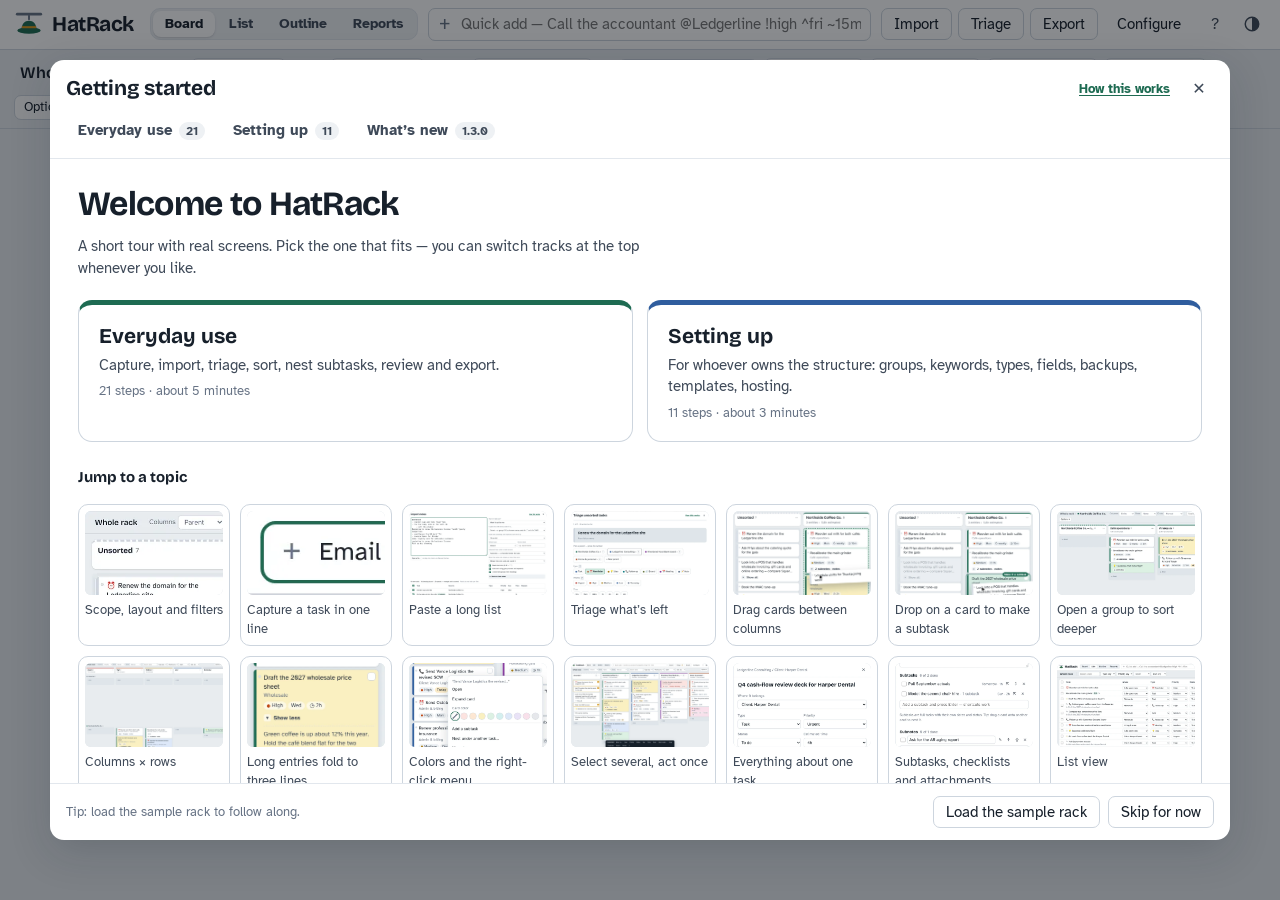
==== commit 27faec0e: "HatRack 1.3.0 — change log and role-aware What's new - Configure → Change log: every release and cha" ====
--- a/index.html
+++ b/index.html
@@ -574,6 +574,101 @@
   .modal.tour-modal{height:calc(100vh - 20px)}
 }
 
+/* ---------- change log, roles and What's new (v1.3) ---------- */
+.k-new{--kc:#2E8A5E;--kc-soft:var(--tint-green)}
+.k-improved{--kc:#3D74C4;--kc-soft:var(--tint-blue)}
+.k-fixed{--kc:#C58A12;--kc-soft:var(--tint-yellow)}
+.k-changed{--kc:#7F5BC9;--kc-soft:var(--tint-purple)}
+.k-removed{--kc:#C2574A;--kc-soft:var(--tint-red)}
+.kchip{display:inline-flex;align-items:center;gap:6px;font-size:11.5px;font-weight:700;letter-spacing:.04em;text-transform:uppercase;border-radius:999px;padding:2px 9px 2px 8px;white-space:nowrap;background:var(--kc-soft);color:var(--ink);line-height:1.5}
+.kchip::before{content:"";width:7px;height:7px;border-radius:50%;background:var(--kc)}
+.achip,.vchip{display:inline-block;font-size:11.5px;font-weight:700;border-radius:999px;padding:1px 8px;line-height:1.55;white-space:nowrap;vertical-align:1px}
+.achip{background:var(--tint-blue);color:var(--ink);box-shadow:inset 0 0 0 1px rgba(61,116,196,.35)}
+.vchip{background:var(--chip);color:var(--ink2)}
+.seg{display:inline-flex;gap:2px;padding:2px;border-radius:10px;background:var(--chip);border:1px solid var(--line2);flex:none}
+.seg button{border:0;background:transparent;border-radius:8px;padding:5px 12px;font:700 13.5px/1.2 var(--font-ui);color:var(--ink2);cursor:pointer;white-space:nowrap}
+.seg button:hover{color:var(--ink)}
+.seg button[aria-pressed="true"]{background:var(--surface);color:var(--ink);box-shadow:var(--shadow)}
+/* Configure → Change log */
+.cl-stats{margin:14px 0 4px;grid-template-columns:repeat(auto-fill,minmax(165px,1fr))}
+.cl-stats .v{font-size:24px}
+.cl-role{align-items:center}
+.cl-role .muted{max-width:56ch}
+.cl-histhead{display:flex;flex-wrap:wrap;align-items:baseline;justify-content:space-between;gap:6px 12px;margin-top:20px}
+.cl-histhead h3{margin:0}
+.cl-dl{display:flex;flex-wrap:wrap;align-items:center;gap:6px}
+.cl-tools{display:flex;flex-wrap:wrap;gap:8px;align-items:center;margin:8px 0 16px}
+.cl-tools input[type="search"]{width:220px}
+.cl-tools select.inp{width:auto}
+.cl-timeline{list-style:none;margin:0;padding:0 0 0 26px;position:relative}
+.cl-timeline::before{content:"";position:absolute;left:8px;top:12px;bottom:14px;width:2px;border-radius:1px;background:linear-gradient(var(--line),var(--accent))}
+.cl-rel{position:relative;margin:0 0 20px}
+.cl-rel::before{content:"";position:absolute;left:-25px;top:5px;width:16px;height:16px;border-radius:50%;background:var(--surface);border:3px solid var(--accent);box-sizing:border-box}
+.cl-rel.current::before{background:var(--accent);box-shadow:0 0 0 5px var(--accent-soft)}
+.cl-rhead{display:flex;flex-wrap:wrap;align-items:baseline;gap:4px 10px;margin-bottom:8px}
+.cl-ver{font:700 19px/1.2 var(--font-display);letter-spacing:-.01em}
+.cl-date{color:var(--muted);font-size:13.5px}
+.cl-rtitle{color:var(--ink2)}
+.cl-cur{font-size:11.5px;font-weight:700;background:var(--accent);color:var(--accent-ink);border-radius:999px;padding:1px 9px}
+.cl-seen{font-size:12.5px;color:var(--muted)}
+.cl-items{list-style:none;margin:0;padding:0;background:var(--surface);border:1px solid var(--line2);border-radius:12px;overflow:hidden;box-shadow:var(--shadow)}
+.cl-items li{display:grid;grid-template-columns:100px minmax(0,1fr) auto;gap:12px;align-items:start;padding:11px 14px;border-top:1px solid var(--line2)}
+.cl-items li:first-child{border-top:0}
+.cl-items .kchip{justify-self:start;margin-top:1px}
+.cl-txt{display:flex;flex-direction:column;gap:2px;min-width:0}
+.cl-txt span:not(.achip){color:var(--ink2);font-size:14px}
+.linkish.sm{font-size:13px;white-space:nowrap}
+/* What's new summary */
+.modal.wn-modal{width:min(1000px,100%);height:min(840px,calc(100vh - 28px))}
+.modal.wn-modal .modal-body{padding:0;display:flex;flex-direction:column;overflow:hidden}
+.wn{display:flex;flex-direction:column;min-height:0;flex:1}
+.wn-scroll{flex:1;min-height:0;overflow:auto;padding:2px 16px 18px}
+.wn-hero{position:relative;overflow:hidden;isolation:isolate;border-radius:16px;padding:26px 26px 24px;color:#fff;margin:0 0 18px;display:grid;grid-template-columns:minmax(0,1fr) auto;gap:18px;align-items:end;
+  background:radial-gradient(110% 150% at 100% 0%,#3AA37C 0%,#1E6B52 42%,#123C2D 100%)}
+.wn-hero::before,.wn-hero::after{content:"";position:absolute;z-index:-1;border-radius:50%;border:2px solid rgba(255,255,255,.13)}
+.wn-hero::before{width:300px;height:300px;right:-80px;top:-150px}
+.wn-hero::after{width:180px;height:180px;right:-20px;top:-90px;background:rgba(255,255,255,.05)}
+.wn-eyebrow{display:inline-block;font-size:12px;font-weight:700;letter-spacing:.08em;text-transform:uppercase;background:rgba(255,255,255,.16);border-radius:999px;padding:3px 10px}
+.wn-hero h2{font:700 32px/1.08 var(--font-display);letter-spacing:-.02em;margin:12px 0 8px;text-wrap:balance;max-width:24ch}
+.wn-hero p{margin:0;color:rgba(255,255,255,.88);max-width:60ch}
+.wn-role{display:flex;flex-direction:column;align-items:flex-end;gap:6px;font-size:12.5px;font-weight:700;color:rgba(255,255,255,.85)}
+.wn-role .seg{background:rgba(0,0,0,.18);border-color:rgba(255,255,255,.22)}
+.wn-role .seg button{color:rgba(255,255,255,.9)}
+.wn-role .seg button[aria-pressed="true"]{background:#fff;color:#123C2D;box-shadow:0 2px 8px rgba(0,0,0,.2)}
+.wn-rel{margin-top:6px}
+.wn-rel-h{display:flex;flex-wrap:wrap;align-items:baseline;gap:4px 10px;margin:16px 0 10px;font:700 15px var(--font-display)}
+.wn-rel-h .muted{font:400 13.5px var(--font-ui)}
+.wn-grid{display:grid;grid-template-columns:repeat(auto-fill,minmax(272px,1fr));gap:14px}
+.wn-card{display:flex;flex-direction:column;background:var(--surface);border:1px solid var(--line2);border-radius:14px;overflow:hidden;box-shadow:var(--shadow);border-top:4px solid var(--kc);
+  animation:wn-in .5s cubic-bezier(.2,.7,.2,1) both;animation-delay:calc(var(--i,0) * 70ms + 80ms)}
+.wn-thumb{display:block;width:100%;border:0;padding:0;margin:0;background:var(--panel);aspect-ratio:16/8.5;overflow:hidden;cursor:pointer;border-bottom:1px solid var(--line2)}
+.wn-thumb img{width:100%;height:100%;object-fit:cover;object-position:top left;display:block;transition:transform .35s ease}
+.wn-thumb:hover img{transform:scale(1.035)}
+.wn-thumb.ph{display:grid;place-items:center;background:var(--kc-soft);cursor:default}
+.wn-thumb.ph span{font:700 46px/1 var(--font-display);color:var(--kc)}
+.wn-cbody{padding:13px 15px 15px;display:flex;flex-direction:column;gap:7px;flex:1}
+.wn-cbody h4{margin:2px 0 0;font:700 18px/1.2 var(--font-display);letter-spacing:-.01em}
+.wn-cbody p{margin:0;color:var(--ink2);font-size:14.5px;flex:1}
+.wn-cbody .linkish{align-self:flex-start;font-size:14px}
+.wn-tags{display:flex;gap:6px;flex-wrap:wrap;align-items:center}
+.wn-empty{display:flex;flex-direction:column;align-items:center;text-align:center;gap:8px;padding:34px 16px;background:var(--panel);border-radius:14px}
+.wn-empty h3{margin:0;font:700 21px var(--font-display)}
+.wn-empty p{margin:0;color:var(--ink2)}
+.wn-empty-glyph{width:52px;height:52px;border-radius:50%;display:grid;place-items:center;background:var(--accent-soft);color:var(--accent);font:700 26px/1 var(--font-display)}
+.wn-empty-acts{display:flex;gap:8px;flex-wrap:wrap;justify-content:center;margin-top:6px}
+.wn-foot{display:flex;align-items:center;gap:10px;padding:12px 16px;border-top:1px solid var(--line2);flex-wrap:wrap}
+.wn-foot .spacer{flex:1}
+@keyframes wn-in{from{opacity:0;transform:translateY(10px)}to{opacity:1;transform:none}}
+@media (prefers-reduced-motion:reduce){.wn-card{animation:none}.wn-thumb img{transition:none}}
+@media (max-width:820px){
+  .wn-hero{grid-template-columns:1fr;padding:20px 18px}
+  .wn-hero h2{font-size:26px}
+  .wn-role{align-items:flex-start}
+  .modal.wn-modal{height:calc(100vh - 20px)}
+  .cl-items li{grid-template-columns:1fr;gap:6px}
+  .cl-tools input[type="search"]{width:100%}
+}
+
 </style>
 </head>
 <body>
@@ -611,7 +706,7 @@
 <script>
 'use strict';
 /* ============ HatRack — release info (filled in from src/release.json by build.py) ============ */
-const RELEASE = {"version": "1.2.0", "date": "2026-11-18", "changelog": [{"version": "1.2.0", "date": "2026-11-18", "items": [{"title": "Getting-started tour", "text": "Step-by-step slides with real screenshots — one track for everyday use, one for setting up. Opens on first launch; Help → Getting started tour any time.", "slide": "u-help"}, {"title": "What’s new after every update", "text": "When HatRack is updated, you get a short tour of what changed. Help → What’s new shows it again."}, {"title": "Docs that keep up with the app", "text": "Screenshots, the guide and the tour are rebuilt with every update, and the build stops if a new feature isn’t documented.", "slide": "a-docs"}]}, {"version": "1.1.0", "date": "2026-10-30", "items": [{"title": "Subtasks with drag-to-nest", "text": "Drop a card on the middle of another card — on the board or in the outline — to make it a subtask. Up to three levels.", "slide": "u-nest"}, {"title": "Three-line previews", "text": "Long titles and notes fold away; Show more opens notes, subnotes and subtasks.", "slide": "u-cards"}, {"title": "Card colors and right-click menu", "text": "Tint any card; right-click for color, subtasks, nesting and moving.", "slide": "u-colors"}, {"title": "Drag in the outline", "text": "Reorder, move and nest tasks, and move subnotes between tasks.", "slide": "u-outline"}, {"title": "Setup templates", "text": "Share one structure with a team; Restore → Apply setup merges it by name.", "slide": "a-template"}, {"title": "Home-screen icon and visual guide", "text": "Install HatRack on a phone, and open the illustrated guide from Help.", "slide": "a-online"}]}, {"version": "1.0.0", "date": "2026-10-28", "items": [{"title": "First release", "text": "Import, triage, board, list, outline, reports and exports to Todoist, Asana, spreadsheets, Markdown and calendars."}]}]};
+const RELEASE = {"version": "1.3.0", "date": "2026-11-20", "changelog": [{"version": "1.3.0", "date": "2026-11-20", "title": "A change log, and updates that fit your role", "items": [{"kind": "new", "audience": "admin", "title": "Change log", "text": "Configure → Change log lists every release and every change in order, with filters and downloads (CSV, Markdown, JSON) for your records.", "slide": "a-changelog"}, {"kind": "improved", "audience": "all", "title": "What’s new, made for you", "text": "After an update, HatRack opens an illustrated summary of the changes that apply to you, with a Show me button on each. Help → What’s new shows it again.", "slide": "u-whatsnew"}, {"kind": "new", "audience": "all", "title": "Updates for your role", "text": "Choose Everyday use or Admin for this device. Everyday users see changes to daily work; admins also see setup changes. Applying an admin’s setup template switches a new team member to Everyday use.", "slide": "u-whatsnew"}, {"kind": "new", "audience": "admin", "title": "The log can’t skip a change", "text": "Publishing stops if the app changed without a new version and a change-log entry, and a CHANGELOG.md file in the repository is rebuilt from the same list.", "slide": "a-changelog"}]}, {"version": "1.2.0", "date": "2026-11-18", "title": "Getting-started tour", "items": [{"kind": "new", "audience": "all", "title": "Getting-started tour", "text": "Step-by-step slides with real screenshots — one track for everyday use, one for setting up. Opens on first launch; Help → Getting started tour any time.", "slide": "u-help"}, {"kind": "new", "audience": "all", "title": "What’s new after every update", "text": "When HatRack is updated, you get a short tour of what changed. Help → What’s new shows it again."}, {"kind": "new", "audience": "admin", "title": "Docs that keep up with the app", "text": "Screenshots, the guide and the tour are rebuilt with every update, and the build stops if a new feature isn’t documented.", "slide": "a-docs"}, {"kind": "new", "audience": "admin", "title": "Published automatically", "text": "HatRack is hosted with GitHub Pages; every push rebuilds the app and its docs and republishes the site.", "slide": "a-online"}]}, {"version": "1.1.0", "date": "2026-10-30", "title": "Subtasks, colors and the visual guide", "items": [{"kind": "new", "audience": "all", "title": "Subtasks with drag-to-nest", "text": "Drop a card on the middle of another card — on the board or in the outline — to make it a subtask. Up to three levels.", "slide": "u-nest"}, {"kind": "new", "audience": "all", "title": "Three-line previews", "text": "Long titles and notes fold away; Show more opens notes, subnotes and subtasks.", "slide": "u-cards"}, {"kind": "new", "audience": "all", "title": "Card colors and right-click menu", "text": "Tint any card; right-click for color, subtasks, nesting and moving.", "slide": "u-colors"}, {"kind": "improved", "audience": "all", "title": "Drag in the outline", "text": "Reorder, move and nest tasks, and move subnotes between tasks.", "slide": "u-outline"}, {"kind": "new", "audience": "admin", "title": "Setup templates", "text": "Share one structure with a team; Restore → Apply setup merges it by name.", "slide": "a-template"}, {"kind": "new", "audience": "all", "title": "Visual guide", "text": "An illustrated guide to every screen, menu and setting, opened from Help.", "slide": "u-help"}, {"kind": "new", "audience": "all", "title": "Home-screen icon", "text": "Add HatRack to a phone’s home screen; it gets its own icon.", "slide": "u-phone"}]}, {"version": "1.0.0", "date": "2026-10-28", "title": "First release", "items": [{"kind": "new", "audience": "all", "title": "Quick add with shortcuts", "text": "Type a task and press Enter; @group, #type, !priority, ~time, ^date and *repeat fill in the details.", "slide": "u-quick"}, {"kind": "new", "audience": "all", "title": "Import long lists", "text": "Paste notes or open a .txt, .md or .csv file. Headings become groups, keywords sort the rest, and repeats merge into one card.", "slide": "u-import"}, {"kind": "new", "audience": "all", "title": "Triage", "text": "Sort unsorted tasks one at a time, with one key press each.", "slide": "u-triage"}, {"kind": "new", "audience": "all", "title": "Visual board", "text": "Drag cards between columns to move them, Alt-drag to copy, paste text to add; columns and rows can be any field.", "slide": "u-move"}, {"kind": "new", "audience": "all", "title": "List, Outline and Reports", "text": "A sortable table, a printable outline by group, and the numbers: hours, overdue, next 14 days.", "slide": "u-list"}, {"kind": "new", "audience": "all", "title": "Notes, subnotes and attachments", "text": "Each task holds notes, a subnote checklist, links and files kept in the browser.", "slide": "u-attach"}, {"kind": "new", "audience": "all", "title": "Export to your task app", "text": "Todoist, Asana, spreadsheet CSV, Markdown, plain list, calendar (.ics) and HatRack files.", "slide": "u-export"}, {"kind": "new", "audience": "admin", "title": "Configure the structure", "text": "Parents, entities and sub-branches with auto-sort keywords; task types, priorities, statuses, durations and custom fields.", "slide": "a-groups"}, {"kind": "new", "audience": "admin", "title": "Backups and restore", "text": "Download everything as a file; restore it by merging or replacing.", "slide": "a-backup"}]}]};
 
 /* ============ HatRack — core: utilities, data model, persistence ============ */
 
@@ -3567,13 +3662,13 @@
     { feature: 'help:tips', label: 'Shortcuts & tips', hint: '?', onPick: () => openHelp() },
     { sep: true },
     { feature: 'help:admintour', label: 'Setting-up tour (admins)', onPick: () => openTour('admin') },
-    { feature: 'help:whatsnew', label: `What’s new in ${RELEASE.version}`, onPick: () => openTour('whatsnew') },
+    { feature: 'help:whatsnew', label: `What’s new in ${RELEASE.version}`, onPick: () => openWhatsNew() },
   ]);
 }
 
 /* ============ HatRack — Configure (settings) ============ */
 
-const SET_TABS = [['hierarchy', 'Groups & levels'], ['types', 'Task types'], ['priorities', 'Priorities'], ['statuses', 'Statuses'], ['durations', 'Durations'], ['fields', 'Custom fields'], ['data', 'Data & backup']];
+const SET_TABS = [['hierarchy', 'Groups & levels'], ['types', 'Task types'], ['priorities', 'Priorities'], ['statuses', 'Statuses'], ['durations', 'Durations'], ['fields', 'Custom fields'], ['data', 'Data & backup'], ['changelog', 'Change log']];
 let openAreaNotes = new Set(), cfgSnapEl = null;
 
 function renderSettings() {
@@ -3594,6 +3689,7 @@
     case 'durations': return paneDurations();
     case 'fields': return paneFields();
     case 'data': return paneData();
+    case 'changelog': return paneChangelog();
   }
   return paneHierarchy();
 }
@@ -3675,19 +3771,20 @@
     <h3>Restore</h3><div class="set-actions"><label class="btn" style="cursor:pointer">Restore from a backup…<input type="file" id="bk-restore" accept=".json,application/json" hidden></label><span class="muted sm">Load a backup or a setup template. You’ll choose whether to merge or replace.</span></div>
     <h3>Sample data</h3><div class="set-actions"><button class="btn" data-data="sample">Add the sample rack</button><span class="muted sm">Four example businesses and obligations with tasks to sort.</span></div>
     <h3>Start over</h3><div class="set-actions"><button class="btn danger" data-data="wipe">Delete everything</button></div>
-    <h3>Version</h3><div class="set-actions"><span>HatRack ${esc(APP_VERSION)} · released ${esc(fmtLongDate(RELEASE.date))}</span><button class="btn sm" data-tourwn>What’s new</button><button class="btn sm" data-tourstart>Getting started tour</button></div>`;
+    <h3>Version</h3><div class="set-actions"><span>HatRack ${esc(APP_VERSION)} · released ${esc(fmtLongDate(RELEASE.date))}</span><button class="btn sm" data-tourwn>What’s new</button><button class="btn sm" data-tab="changelog">Change log</button><button class="btn sm" data-tourstart>Getting started tour</button></div>`;
 }
 
 /* ---------- events ---------- */
 function onSettingsFocus(e) {
   if (U.view !== 'settings') return;
-  const el = e.target; if (!el.closest('#set-pane') || !/^(INPUT|TEXTAREA|SELECT)$/.test(el.tagName) || el.type === 'file') return;
+  const el = e.target; if (!el.closest('#set-pane') || !/^(INPUT|TEXTAREA|SELECT)$/.test(el.tagName) || el.type === 'file' || el.dataset.cl) return;
   if (cfgSnapEl !== el) { snapshot('Edit settings'); cfgSnapEl = el; }
 }
 function cfgItem(el) { const row = el.closest('[data-kind]'); if (!row) return null; const list = D[row.dataset.kind]; return { row, kind: row.dataset.kind, list, item: list.find(x => x.id === row.dataset.id) }; }
 function onSettingsInput(e) {
   if (U.view !== 'settings') return;
   const el = e.target;
+  if (el.dataset.cl) return onChangelogInput(el);
   if (el.dataset.lvl !== undefined) { D.levelNames[+el.dataset.lvl] = el.value.trim() || `Level ${+el.dataset.lvl + 1}`; save(); return; }
   const c = cfgItem(el); if (!c || !c.item || !el.dataset.k) return;
   const k = el.dataset.k;
@@ -3700,6 +3797,7 @@
 function onSettingsChange(e) {
   if (U.view !== 'settings') return;
   const el = e.target;
+  if (el.dataset.cl) return;
   if (el.id === 'bk-restore') { const f = el.files?.[0]; el.value = ''; if (f) restoreBackup(f); return; }
   if (el.dataset.k === 'kind' || el.dataset.k === 'done' || el.dataset.k === 'color' || el.dataset.lvl !== undefined) {
     if (el.dataset.k === 'done' && !D.statuses.some(s => !s.done)) { el.checked = false; cfgItem(el).item.done = false; toast('Keep at least one status that isn’t done.'); }
@@ -3716,7 +3814,8 @@
   if (b.dataset.durop === 'add') { const m = parseDuration($('#dur-new').value); if (!m) { toast('Try something like 45m, 1h30m or 2d.'); return; } mutate('Add duration', () => { if (!D.durations.includes(m)) D.durations.push(m); }); return; }
   if (b.dataset.durop === 'reset') { mutate('Reset durations', () => { D.durations = defaultData().durations; }); return; }
   if (b.dataset.data) return dataAction(b.dataset.data);
-  if (b.hasAttribute('data-tourwn')) return openTour('whatsnew');
+  if (onChangelogClick(b)) return;
+  if (b.hasAttribute('data-tourwn')) return openWhatsNew();
   if (b.hasAttribute('data-tourstart')) return openTour('start');
   const op = b.dataset.op; if (!op) return;
   const c = cfgItem(b); if (!c || !c.item) return;
@@ -3805,6 +3904,7 @@
 /** a setup template: everything in Configure, no tasks — for handing a standard structure to a team */
 function downloadTemplate() {
   const out = clone(D); out.tasks = []; out.kind = 'hatrack-setup'; out.exportedAt = new Date().toISOString();
+  if (!U.role) setRole('admin');
   downloadText(`hatrack-setup-${todayStr()}.json`, JSON.stringify(out, null, 2), 'application/json');
   toast('Setup template downloaded — share it, then load it with Restore');
 }
@@ -3872,6 +3972,8 @@
     });
     normalizeData();
   });
+  // someone applying an admin's setup template is a team member: show them updates for everyday use
+  if (isTemplate && !U.role) { setRole('user'); toast('Setup applied. This device shows updates for Everyday use — change it in Configure → Change log.', { undo: true }); return; }
   saveUI(); toast(isTemplate ? 'Setup applied' : choice === 'replace' ? 'Backup restored' : 'Backup merged', { undo: true });
 }
 
@@ -4062,22 +4164,22 @@
 }
 const TRACKS = [['user', 'Everyday use'], ['admin', 'Setting up'], ['whatsnew', 'What’s new']];
 
-/** slides for "What's new": a summary, then the slide each new item points to */
+/** slides for "What's new": a summary, then the slide each change points to — only the changes for this device's role */
 function whatsNewSlides(since) {
   const T0 = tourData(); if (!T0) return [];
-  const rels = RELEASE.changelog.filter(r => (since ? cmpVer(r.version, since) > 0 : r.version === RELEASE.version));
+  const rels = releasesSince(since, myRole());
   const items = rels.flatMap(r => r.items.map(it => ({ ...it, version: r.version })));
   if (!items.length) return [];
   const versions = [...new Set(items.map(i => i.version))];
   const out = [{
     id: 'wn-summary', title: `What’s new in HatRack ${RELEASE.version}`,
-    text: versions.length > 1 ? `Everything that changed since ${since}.` : `Released ${fmtLongDate(rels[0].date)}.`,
+    text: versions.length > 1 ? `Everything that changed since ${since} for ${myRole() === 'admin' ? 'admins' : 'everyday use'}.` : `Released ${fmtLongDate(rels[0].date)}.`,
     list: items.map(i => ({ title: i.title, text: i.text, version: versions.length > 1 ? i.version : '' })),
   }];
   const used = new Set();
   items.forEach(it => {
     const s = it.slide && T0.slides[it.slide];
-    if (s && !used.has(s.id)) { used.add(s.id); out.push({ ...s, id: 'wn-' + s.id, title: esc(it.title), text: esc(it.text), tips: [], badge: `New in ${it.version}` }); }
+    if (s && !used.has(s.id)) { used.add(s.id); out.push({ ...s, id: 'wn-' + s.id, title: esc(it.title), text: esc(it.text), tips: [], badge: `${KINDS[kindOf(it)]} in ${it.version}` }); }
   });
   return out;
 }
@@ -4103,6 +4205,7 @@
     case 'list': case 'outline': case 'reports': return go(id);
     case 'export': return openExport();
     case 'help': return helpMenu($('#btn-help'));
+    case 'whatsnew': return openWhatsNew();
   }
   if (id.startsWith('cfg:')) { U.settingsTab = id.slice(4); saveUI(); setView('settings'); return; }
   if (id.startsWith('guide:')) return openGuide(id.slice(6));
@@ -4212,16 +4315,201 @@
   else if (e.key === 'ArrowLeft' || e.key === 'PageUp') { if (tourState.i > 0) { tourState.i--; renderTour(); } e.preventDefault(); e.stopPropagation(); }
 }
 
-/** first launch: welcome tour. After an update: what's new. Add ?notour to the address to skip both. */
+/** First launch: the welcome tour. The first time HatRack opens after an update: the What's new summary,
+    with only the changes for this device's role (nothing opens if none apply). Each version's first
+    opening is recorded for the change log. Add ?notour to the address to skip both. */
 function maybeAutoTour() {
   const skip = new URLSearchParams(location.search).has('notour');
   const seen = U.lastVersion, fresh = !D.tasks.length && !D.areas.length;
-  if (cmpVer(seen, RELEASE.version) !== 0) { U.lastVersion = RELEASE.version; saveUI(); }
-  if (skip || !tourData()) return;
+  U.versions = { ...(U.versions || {}) };
+  if (!U.versions[RELEASE.version]) U.versions[RELEASE.version] = new Date().toISOString();
+  if (cmpVer(seen, RELEASE.version) !== 0) U.lastVersion = RELEASE.version;
+  saveUI();
+  if (skip) return;
   if (!seen) {
-    if (fresh && !U.tourSeen) setTimeout(() => openTour('start'), 300);
-    else if (whatsNewSlides('1.0.0').length) setTimeout(() => openTour('whatsnew', { since: '1.0.0' }), 300);
-  } else if (cmpVer(seen, RELEASE.version) < 0 && whatsNewSlides(seen).length) setTimeout(() => openTour('whatsnew', { since: seen }), 300);
+    if (fresh && !U.tourSeen) { if (tourData()) setTimeout(() => openTour('start'), 300); }
+    else if (changesFor(myRole(), '1.0.0').length) setTimeout(() => openWhatsNew({ since: '1.0.0', auto: true }), 300);
+  } else if (cmpVer(seen, RELEASE.version) < 0 && changesFor(myRole(), seen).length) setTimeout(() => openWhatsNew({ since: seen, auto: true }), 300);
+}
+
+/* ============ HatRack — change log, roles and “What’s new” ============
+   One list drives everything here: RELEASE.changelog, built from src/release.json.
+   It feeds Configure → Change log, the What’s new summary after an update, the What’s new
+   tour track and (at build time) CHANGELOG.md and the guide.
+
+   Each change has a kind (new / improved / fixed / changed / removed) and an audience:
+   "all" — everyone sees it — or "admin" — only people whose role on this device is Admin.
+   HatRack has no sign-in, so the role is a per-device choice (Everyday use or Admin). */
+
+const KINDS = { new: 'New', improved: 'Improved', fixed: 'Fixed', changed: 'Changed', removed: 'Removed' };
+const KIND_GLYPH = { new: '✦', improved: '↑', fixed: '✓', changed: '⇄', removed: '−' };
+const AUDIENCES = { all: 'Everyone', admin: 'Admins' };
+const ROLES = [['user', 'Everyday use'], ['admin', 'Admin']];
+const myRole = () => (U.role === 'user' ? 'user' : 'admin');
+const roleName = r => (r === 'user' ? 'Everyday use' : 'Admin');
+const kindOf = it => (KINDS[it.kind] ? it.kind : 'new');
+const audOf = it => (it.audience === 'admin' ? 'admin' : 'all');
+const appliesTo = (it, role) => audOf(it) === 'all' || role === 'admin';
+function setRole(r) { U.role = r === 'user' ? 'user' : 'admin'; saveUI(); }
+
+/** releases after `since` up to the current one (only the current one when `since` is empty),
+    each with just the changes that apply to `role`, plus how many were left out */
+function releasesSince(since, role) {
+  return RELEASE.changelog
+    .filter(r => cmpVer(r.version, RELEASE.version) <= 0 && (since ? cmpVer(r.version, since) > 0 : r.version === RELEASE.version))
+    .map(r => ({ ...r, items: r.items.filter(it => !role || appliesTo(it, role)), hidden: role ? r.items.filter(it => !appliesTo(it, role)).length : 0 }));
+}
+const changesFor = (role, since) => releasesSince(since, role).flatMap(r => r.items);
+const prevVersion = () => (RELEASE.changelog[1] || {}).version || '0.0.0';
+const fmtShortDate = s => { const d = parseYMD(s); return d ? d.toLocaleDateString(undefined, { month: 'short', day: 'numeric', year: 'numeric' }) : s; };
+const shortDate = iso => { const d = new Date(iso); return isNaN(d) ? '' : d.toLocaleDateString(undefined, { month: 'short', day: 'numeric', year: 'numeric' }); };
+const slideOf = id => (id && tourData() ? tourData().slides[id] : null);
+const trackOf = id => (tourData()?.tracks.admin.includes(id) ? 'admin' : 'user');
+
+/* ---------- the What’s new summary ---------- */
+let wnState = null;
+/** opts.since: show changes after this version (default: just the current release); opts.auto: opened by itself after an update */
+function openWhatsNew(opts = {}) {
+  $('.wn-modal')?.closest('.modal-back')?.close();
+  wnState = { since: opts.since || prevVersion(), auto: !!opts.auto, role: myRole() };
+  const m = openModal({ title: 'What’s new', cls: 'wn-modal', autofocus: false, help: 'whats-new', body: '<div class="wn" id="wn"></div>', onClose: () => { wnState = null; } });
+  m.querySelector('#wn').addEventListener('click', onWhatsNewClick);
+  renderWhatsNew();
+}
+function renderWhatsNew() {
+  const box = $('#wn'); if (!box || !wnState) return;
+  const st = wnState, cur = RELEASE.changelog[0];
+  const rels = releasesSince(st.since, st.role).filter(r => r.items.length || r.version === RELEASE.version);
+  const items = rels.flatMap(r => r.items), hidden = releasesSince(st.since, st.role).reduce((n, r) => n + r.hidden, 0);
+  const withItems = rels.filter(r => r.items.length), multi = withItems.length > 1;
+  const showAll = cmpVer(st.since, '0.0.1') < 0;
+  const eyebrow = st.auto ? `Updated · HatRack ${cur.version}` : `HatRack ${cur.version} · ${fmtLongDate(cur.date)}`;
+  const head = showAll ? 'Every update so far' : multi ? `${withItems.length} updates since you were last here` : (cur.title || `What’s new in HatRack ${cur.version}`);
+  const sub = showAll ? `${plural(items.length, 'change')} across ${plural(withItems.length, 'release')}, newest first.`
+    : st.auto && cmpVer(st.since, '1.0.0') > 0 ? `You were on ${st.since}; this is ${cur.version}. ${items.length ? `${plural(items.length, 'change')} for you.` : ''}`
+      : `Released ${fmtLongDate(cur.date)}. ${items.length ? `${plural(items.length, 'change')} for you.` : ''}`;
+  let i = 0;
+  const card = (it, ver) => {
+    const k = kindOf(it), s = slideOf(it.slide);
+    const thumb = s && s.img ? `<button class="wn-thumb" data-wnshow="${esc(it.slide)}" aria-label="Show me: ${esc(it.title)}"><img src="${esc(s.img)}" alt="" loading="lazy" onerror="this.parentNode.classList.add('ph');this.remove()"></button>`
+      : `<div class="wn-thumb ph" aria-hidden="true"><span>${KIND_GLYPH[k]}</span></div>`;
+    return `<article class="wn-card k-${k}" style="--i:${i++}">${thumb}<div class="wn-cbody">
+      <div class="wn-tags"><span class="kchip k-${k}">${KINDS[k]}</span>${audOf(it) === 'admin' ? '<span class="achip">Admins</span>' : ''}${ver ? `<span class="vchip">${esc(ver)}</span>` : ''}</div>
+      <h4>${esc(it.title)}</h4><p>${esc(it.text)}</p>${s ? `<button class="linkish" data-wnshow="${esc(it.slide)}">Show me</button>` : ''}</div></article>`;
+  };
+  const body = !items.length
+    ? `<div class="wn-empty"><span class="wn-empty-glyph" aria-hidden="true">✓</span><h3>Nothing here changes ${st.role === 'user' ? 'everyday use' : 'how you work'}</h3>
+        <p>${hidden ? `This update has ${plural(hidden, 'change')} for admins only. ` : ''}Everything works as before.</p>
+        <div class="wn-empty-acts">${hidden ? '<button class="btn" data-wnrole="admin">Show admin changes</button>' : ''}<button class="btn" data-wnall>See earlier updates</button></div></div>`
+    : multi || showAll
+      ? withItems.slice().sort((a, b) => cmpVer(b.version, a.version)).map(r => `<section class="wn-rel"><h3 class="wn-rel-h"><span class="cl-ver">${esc(r.version)}</span><span class="muted">${esc(fmtLongDate(r.date))}</span>${r.title ? `<span>${esc(r.title)}</span>` : ''}</h3>
+          <div class="wn-grid">${r.items.map(it => card(it)).join('')}</div></section>`).join('')
+      : `<div class="wn-grid">${items.map(it => card(it)).join('')}</div>`;
+  const walk = tourData() && whatsNewSlides(st.since).length > 1;
+  box.innerHTML = `<div class="wn-scroll">
+    <header class="wn-hero">
+      <div class="wn-hero-text"><span class="wn-eyebrow">${esc(eyebrow)}</span><h2>${esc(head)}</h2><p>${esc(sub)}</p></div>
+      <div class="wn-role"><span>Showing changes for</span><div class="seg" role="group" aria-label="Role on this device">${ROLES.map(([k, l]) => `<button data-wnrole="${k}" aria-pressed="${st.role === k}">${l}</button>`).join('')}</div></div>
+    </header>${body}</div>
+    <div class="wn-foot">
+      <button class="linkish" data-wnlog>Full change log</button>
+      ${hidden && items.length ? `<span class="muted sm">+ ${plural(hidden, 'setup change')} for admins</span>` : ''}
+      <span class="spacer"></span>
+      ${walk && items.length ? '<button class="btn" data-wnwalk>Walk me through it</button>' : ''}
+      <button class="btn primary" data-close>Got it</button>
+    </div>`;
+  box.querySelector('.wn-foot .primary')?.focus({ preventScroll: true });
+}
+function onWhatsNewClick(e) {
+  const b = e.target.closest('button'); if (!b || !wnState) return;
+  if (b.dataset.wnrole) { wnState.role = b.dataset.wnrole; setRole(b.dataset.wnrole); return renderWhatsNew(); }
+  if (b.hasAttribute('data-wnall')) { wnState.since = '0.0.0'; wnState.auto = false; return renderWhatsNew(); }
+  const since = wnState.since;
+  const close = () => $('.wn-modal')?.closest('.modal-back')?.close();
+  if (b.dataset.wnshow) { close(); return openTour('whatsnew', { since, step: 'wn-' + b.dataset.wnshow }); }
+  if (b.hasAttribute('data-wnwalk')) { close(); return openTour('whatsnew', { since }); }
+  if (b.hasAttribute('data-wnlog')) { close(); U.settingsTab = 'changelog'; saveUI(); setView('settings'); }
+}
+
+/* ---------- Configure → Change log ---------- */
+const clOpts = () => ({ order: 'asc', q: '', aud: '', kind: '', ...(U.cl || {}) });
+function paneChangelog() {
+  const cl = clOpts(), rels = RELEASE.changelog, first = rels[rels.length - 1];
+  const all = rels.flatMap(r => r.items), adminOnly = all.filter(it => audOf(it) === 'admin').length;
+  return `<div class="pane-head"><h2>Change log</h2><button class="help-link" data-guide="admin-changelog">How this works</button></div>
+    <p>Every release of HatRack and what changed in it, in order. The list ships with the app, so it’s the same everywhere HatRack is opened — download a copy for your records.</p>
+    <div class="stats cl-stats">
+      <div class="stat"><div class="v">${esc(RELEASE.version)}</div><div class="l">Current version · ${esc(fmtShortDate(RELEASE.date))}</div></div>
+      <div class="stat"><div class="v">${rels.length}</div><div class="l">Releases since ${esc(fmtShortDate(first.date))}</div></div>
+      <div class="stat"><div class="v">${all.length}</div><div class="l">Changes recorded</div></div>
+      <div class="stat"><div class="v">${adminOnly}</div><div class="l">For admins only</div></div>
+    </div>
+    <h3>Updates for your role</h3>
+    <div class="set-actions cl-role"><div class="seg" role="group" aria-label="Role on this device">${ROLES.map(([k, l]) => `<button data-role="${k}" aria-pressed="${myRole() === k}">${l}</button>`).join('')}</div>
+      <span class="muted sm">What HatRack shows <b>on this device</b> after an update. Everyday use: changes to daily work. Admin: those plus setup changes.</span></div>
+    <div class="cl-histhead"><h3>History</h3><div class="cl-dl"><span class="muted sm">Download the whole log</span><button class="btn sm" data-cldl="csv">CSV</button><button class="btn sm" data-cldl="md">Markdown</button><button class="btn sm" data-cldl="json">JSON</button></div></div>
+    <div class="cl-tools">
+      <input class="inp" type="search" data-cl="q" value="${esc(cl.q)}" placeholder="Search changes" aria-label="Search changes">
+      <select class="inp" data-cl="aud" aria-label="Who it’s for">${[['', 'All changes'], ['all', 'For everyone'], ['admin', 'For admins only']].map(o => opt(o[0], o[1], cl.aud)).join('')}</select>
+      <select class="inp" data-cl="kind" aria-label="Kind of change">${[['', 'All kinds'], ...Object.entries(KINDS)].map(o => opt(o[0], o[1], cl.kind)).join('')}</select>
+      <div class="seg" role="group" aria-label="Order">${[['asc', 'Oldest first'], ['desc', 'Newest first']].map(([k, l]) => `<button data-clorder="${k}" aria-pressed="${cl.order === k}">${l}</button>`).join('')}</div>
+    </div>
+    <div id="cl-list">${changelogListHTML(cl)}</div>`;
+}
+function clFiltered(cl) {
+  const q = norm(cl.q);
+  const rels = RELEASE.changelog.map(r => ({
+    ...r, items: r.items.filter(it => (!cl.aud || audOf(it) === cl.aud) && (!cl.kind || kindOf(it) === cl.kind)
+      && (!q || norm(`${r.version} ${r.title || ''} ${it.title} ${it.text} ${KINDS[kindOf(it)]}`).includes(q))),
+  })).filter(r => r.items.length);
+  return cl.order === 'desc' ? rels : rels.reverse();
+}
+function changelogListHTML(cl) {
+  const rels = clFiltered(cl), seen = U.versions || {};
+  if (!rels.length) return '<p class="muted">No changes match. Clear the search or filters.</p>';
+  return `<ol class="cl-timeline">${rels.map(r => `<li class="cl-rel${r.version === RELEASE.version ? ' current' : ''}" data-ver="${esc(r.version)}">
+    <div class="cl-rhead"><span class="cl-ver">${esc(r.version)}</span><span class="cl-date">${esc(fmtLongDate(r.date))}</span>${r.title ? `<b class="cl-rtitle">${esc(r.title)}</b>` : ''}
+      ${r.version === RELEASE.version ? '<span class="cl-cur">Current</span>' : ''}${seen[r.version] ? `<span class="cl-seen">First opened on this device ${esc(shortDate(seen[r.version]))}</span>` : ''}</div>
+    <ul class="cl-items">${r.items.map(it => { const k = kindOf(it); return `<li><span class="kchip k-${k}">${KINDS[k]}</span>
+      <div class="cl-txt"><b>${esc(it.title)}${audOf(it) === 'admin' ? ' <span class="achip">Admins</span>' : ''}</b><span>${esc(it.text)}</span></div>
+      ${slideOf(it.slide) ? `<button class="linkish sm" data-clshow="${esc(it.slide)}">Show me</button>` : '<span></span>'}</li>`; }).join('')}</ul></li>`).join('')}</ol>`;
+}
+function onChangelogInput(el) {
+  U.cl = { ...clOpts(), [el.dataset.cl]: el.value }; saveUI();
+  const l = $('#cl-list'); if (l) l.innerHTML = changelogListHTML(U.cl);
+}
+/** handles the Change log pane's buttons; returns true when it dealt with the click */
+function onChangelogClick(b) {
+  if (b.dataset.role) { setRole(b.dataset.role); rerenderPane(); toast(`This device now shows updates for ${roleName(myRole())}`); return true; }
+  if (b.dataset.clorder) { U.cl = { ...clOpts(), order: b.dataset.clorder }; saveUI(); rerenderPane(); return true; }
+  if (b.dataset.cldl) { downloadChangelog(b.dataset.cldl); return true; }
+  if (b.dataset.clshow) { openTour(trackOf(b.dataset.clshow), { step: b.dataset.clshow }); return true; }
+  return false;
+}
+
+/* ---------- downloads: the whole log, in the order chosen on the page ---------- */
+function changelogMarkdown(rels) {
+  const lines = [`# HatRack change log`, '', `Every release of HatRack and what changed, ${rels[0] === RELEASE.changelog[0] ? 'newest' : 'oldest'} first. Current version: ${RELEASE.version}.`, ''];
+  rels.forEach(r => {
+    lines.push(`## ${r.version} — ${r.date}${r.title ? ` · ${r.title}` : ''}`, '');
+    r.items.forEach(it => lines.push(`- **${it.title}** _(${KINDS[kindOf(it)]} · ${AUDIENCES[audOf(it)]})_ — ${it.text}`));
+    lines.push('');
+  });
+  return lines.join('\n');
+}
+function downloadChangelog(fmt) {
+  const desc = clOpts().order === 'desc', rels = desc ? RELEASE.changelog : RELEASE.changelog.slice().reverse();
+  const seen = U.versions || {}, name = `hatrack-changelog-${RELEASE.version}`;
+  if (fmt === 'csv') {
+    const rows = [['Version', 'Release date', 'Release', 'Kind', 'For', 'Change', 'Details', 'Tour step', 'First opened on this device']];
+    rels.forEach(r => r.items.forEach(it => rows.push([r.version, r.date, r.title || '', KINDS[kindOf(it)], AUDIENCES[audOf(it)], it.title, it.text, it.slide || '', seen[r.version] ? seen[r.version].slice(0, 10) : ''])));
+    downloadText(`${name}.csv`, toCSV(rows), 'text/csv');
+  } else if (fmt === 'md') downloadText(`${name}.md`, changelogMarkdown(rels), 'text/markdown');
+  else downloadText(`${name}.json`, JSON.stringify({
+    app: 'HatRack', current: RELEASE.version, exportedAt: new Date().toISOString(), order: desc ? 'newest first' : 'oldest first',
+    releases: rels.map(r => ({ version: r.version, date: r.date, title: r.title || '', firstOpenedOnThisDevice: seen[r.version] || null, changes: r.items.map(it => ({ kind: kindOf(it), audience: audOf(it), title: it.title, text: it.text, tourStep: it.slide || null })) })),
+  }, null, 2), 'application/json');
+  toast('Change log downloaded');
 }
 
 </script>
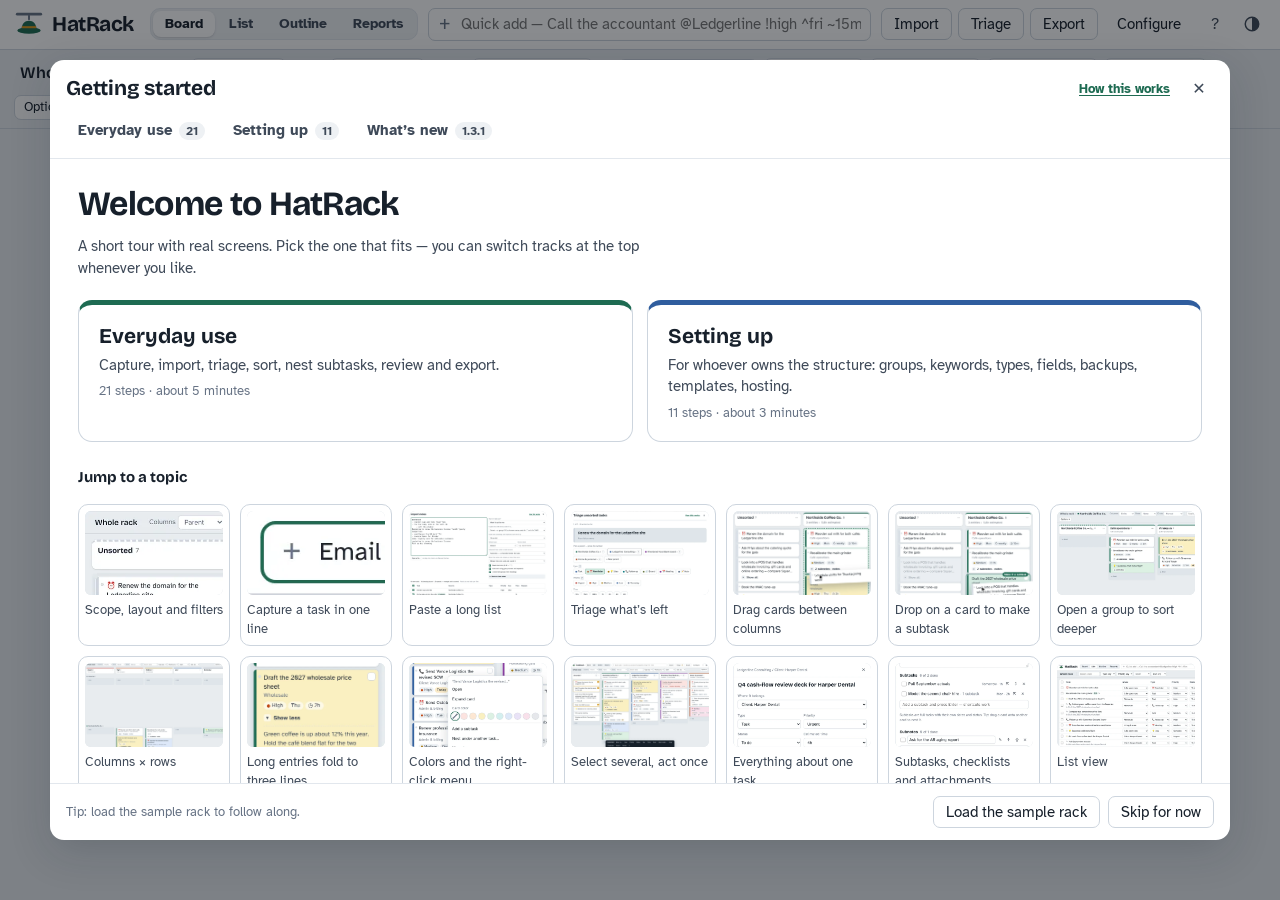
==== commit 5c4f1d8c: "HatRack 1.3.1 — move hosting to Vercel at hatrack.mkcworkspace.com - vercel.json + `build.py --site " ====
--- a/index.html
+++ b/index.html
@@ -668,6 +668,11 @@
   .cl-items li{grid-template-columns:1fr;gap:6px}
   .cl-tools input[type="search"]{width:100%}
 }
+/* the old github.io address (v1.3.1) */
+.moved-bar{flex:none;display:flex;flex-wrap:wrap;align-items:center;gap:8px 12px;padding:9px 16px;background:var(--hl-soft);border-bottom:1px solid var(--line);font-size:14.5px;z-index:40}
+.moved-bar>span{flex:1 1 320px}
+.moved-bar a:not(.btn){font-weight:700}
+.moved-bar a.btn{text-decoration:none}
 
 </style>
 </head>
@@ -706,7 +711,7 @@
 <script>
 'use strict';
 /* ============ HatRack — release info (filled in from src/release.json by build.py) ============ */
-const RELEASE = {"version": "1.3.0", "date": "2026-11-20", "changelog": [{"version": "1.3.0", "date": "2026-11-20", "title": "A change log, and updates that fit your role", "items": [{"kind": "new", "audience": "admin", "title": "Change log", "text": "Configure → Change log lists every release and every change in order, with filters and downloads (CSV, Markdown, JSON) for your records.", "slide": "a-changelog"}, {"kind": "improved", "audience": "all", "title": "What’s new, made for you", "text": "After an update, HatRack opens an illustrated summary of the changes that apply to you, with a Show me button on each. Help → What’s new shows it again.", "slide": "u-whatsnew"}, {"kind": "new", "audience": "all", "title": "Updates for your role", "text": "Choose Everyday use or Admin for this device. Everyday users see changes to daily work; admins also see setup changes. Applying an admin’s setup template switches a new team member to Everyday use.", "slide": "u-whatsnew"}, {"kind": "new", "audience": "admin", "title": "The log can’t skip a change", "text": "Publishing stops if the app changed without a new version and a change-log entry, and a CHANGELOG.md file in the repository is rebuilt from the same list.", "slide": "a-changelog"}]}, {"version": "1.2.0", "date": "2026-11-18", "title": "Getting-started tour", "items": [{"kind": "new", "audience": "all", "title": "Getting-started tour", "text": "Step-by-step slides with real screenshots — one track for everyday use, one for setting up. Opens on first launch; Help → Getting started tour any time.", "slide": "u-help"}, {"kind": "new", "audience": "all", "title": "What’s new after every update", "text": "When HatRack is updated, you get a short tour of what changed. Help → What’s new shows it again."}, {"kind": "new", "audience": "admin", "title": "Docs that keep up with the app", "text": "Screenshots, the guide and the tour are rebuilt with every update, and the build stops if a new feature isn’t documented.", "slide": "a-docs"}, {"kind": "new", "audience": "admin", "title": "Published automatically", "text": "HatRack is hosted with GitHub Pages; every push rebuilds the app and its docs and republishes the site.", "slide": "a-online"}]}, {"version": "1.1.0", "date": "2026-10-30", "title": "Subtasks, colors and the visual guide", "items": [{"kind": "new", "audience": "all", "title": "Subtasks with drag-to-nest", "text": "Drop a card on the middle of another card — on the board or in the outline — to make it a subtask. Up to three levels.", "slide": "u-nest"}, {"kind": "new", "audience": "all", "title": "Three-line previews", "text": "Long titles and notes fold away; Show more opens notes, subnotes and subtasks.", "slide": "u-cards"}, {"kind": "new", "audience": "all", "title": "Card colors and right-click menu", "text": "Tint any card; right-click for color, subtasks, nesting and moving.", "slide": "u-colors"}, {"kind": "improved", "audience": "all", "title": "Drag in the outline", "text": "Reorder, move and nest tasks, and move subnotes between tasks.", "slide": "u-outline"}, {"kind": "new", "audience": "admin", "title": "Setup templates", "text": "Share one structure with a team; Restore → Apply setup merges it by name.", "slide": "a-template"}, {"kind": "new", "audience": "all", "title": "Visual guide", "text": "An illustrated guide to every screen, menu and setting, opened from Help.", "slide": "u-help"}, {"kind": "new", "audience": "all", "title": "Home-screen icon", "text": "Add HatRack to a phone’s home screen; it gets its own icon.", "slide": "u-phone"}]}, {"version": "1.0.0", "date": "2026-10-28", "title": "First release", "items": [{"kind": "new", "audience": "all", "title": "Quick add with shortcuts", "text": "Type a task and press Enter; @group, #type, !priority, ~time, ^date and *repeat fill in the details.", "slide": "u-quick"}, {"kind": "new", "audience": "all", "title": "Import long lists", "text": "Paste notes or open a .txt, .md or .csv file. Headings become groups, keywords sort the rest, and repeats merge into one card.", "slide": "u-import"}, {"kind": "new", "audience": "all", "title": "Triage", "text": "Sort unsorted tasks one at a time, with one key press each.", "slide": "u-triage"}, {"kind": "new", "audience": "all", "title": "Visual board", "text": "Drag cards between columns to move them, Alt-drag to copy, paste text to add; columns and rows can be any field.", "slide": "u-move"}, {"kind": "new", "audience": "all", "title": "List, Outline and Reports", "text": "A sortable table, a printable outline by group, and the numbers: hours, overdue, next 14 days.", "slide": "u-list"}, {"kind": "new", "audience": "all", "title": "Notes, subnotes and attachments", "text": "Each task holds notes, a subnote checklist, links and files kept in the browser.", "slide": "u-attach"}, {"kind": "new", "audience": "all", "title": "Export to your task app", "text": "Todoist, Asana, spreadsheet CSV, Markdown, plain list, calendar (.ics) and HatRack files.", "slide": "u-export"}, {"kind": "new", "audience": "admin", "title": "Configure the structure", "text": "Parents, entities and sub-branches with auto-sort keywords; task types, priorities, statuses, durations and custom fields.", "slide": "a-groups"}, {"kind": "new", "audience": "admin", "title": "Backups and restore", "text": "Download everything as a file; restore it by merging or replacing.", "slide": "a-backup"}]}]};
+const RELEASE = {"version": "1.3.1", "date": "2026-11-21", "changelog": [{"version": "1.3.1", "date": "2026-11-21", "title": "New address: hatrack.mkcworkspace.com", "items": [{"kind": "changed", "audience": "all", "title": "New address", "text": "HatRack now lives at hatrack.mkcworkspace.com. Tasks are saved per address, so the old github.io copy shows a notice with a backup button; restore the backup here with Configure → Data → Restore.", "slide": "a-backup"}, {"kind": "changed", "audience": "admin", "title": "Hosted on Vercel", "text": "Vercel builds and serves the site from the GitHub repository, and its build refuses changes that are undocumented or missing from the change log. GitHub Actions still refreshes the screenshots, guide and tour.", "slide": "a-online"}]}, {"version": "1.3.0", "date": "2026-11-20", "title": "A change log, and updates that fit your role", "items": [{"kind": "new", "audience": "admin", "title": "Change log", "text": "Configure → Change log lists every release and every change in order, with filters and downloads (CSV, Markdown, JSON) for your records.", "slide": "a-changelog"}, {"kind": "improved", "audience": "all", "title": "What’s new, made for you", "text": "After an update, HatRack opens an illustrated summary of the changes that apply to you, with a Show me button on each. Help → What’s new shows it again.", "slide": "u-whatsnew"}, {"kind": "new", "audience": "all", "title": "Updates for your role", "text": "Choose Everyday use or Admin for this device. Everyday users see changes to daily work; admins also see setup changes. Applying an admin’s setup template switches a new team member to Everyday use.", "slide": "u-whatsnew"}, {"kind": "new", "audience": "admin", "title": "The log can’t skip a change", "text": "Publishing stops if the app changed without a new version and a change-log entry, and a CHANGELOG.md file in the repository is rebuilt from the same list.", "slide": "a-changelog"}]}, {"version": "1.2.0", "date": "2026-11-18", "title": "Getting-started tour", "items": [{"kind": "new", "audience": "all", "title": "Getting-started tour", "text": "Step-by-step slides with real screenshots — one track for everyday use, one for setting up. Opens on first launch; Help → Getting started tour any time.", "slide": "u-help"}, {"kind": "new", "audience": "all", "title": "What’s new after every update", "text": "When HatRack is updated, you get a short tour of what changed. Help → What’s new shows it again."}, {"kind": "new", "audience": "admin", "title": "Docs that keep up with the app", "text": "Screenshots, the guide and the tour are rebuilt with every update, and the build stops if a new feature isn’t documented.", "slide": "a-docs"}, {"kind": "new", "audience": "admin", "title": "Published automatically", "text": "HatRack is hosted with GitHub Pages; every push rebuilds the app and its docs and republishes the site.", "slide": "a-online"}]}, {"version": "1.1.0", "date": "2026-10-30", "title": "Subtasks, colors and the visual guide", "items": [{"kind": "new", "audience": "all", "title": "Subtasks with drag-to-nest", "text": "Drop a card on the middle of another card — on the board or in the outline — to make it a subtask. Up to three levels.", "slide": "u-nest"}, {"kind": "new", "audience": "all", "title": "Three-line previews", "text": "Long titles and notes fold away; Show more opens notes, subnotes and subtasks.", "slide": "u-cards"}, {"kind": "new", "audience": "all", "title": "Card colors and right-click menu", "text": "Tint any card; right-click for color, subtasks, nesting and moving.", "slide": "u-colors"}, {"kind": "improved", "audience": "all", "title": "Drag in the outline", "text": "Reorder, move and nest tasks, and move subnotes between tasks.", "slide": "u-outline"}, {"kind": "new", "audience": "admin", "title": "Setup templates", "text": "Share one structure with a team; Restore → Apply setup merges it by name.", "slide": "a-template"}, {"kind": "new", "audience": "all", "title": "Visual guide", "text": "An illustrated guide to every screen, menu and setting, opened from Help.", "slide": "u-help"}, {"kind": "new", "audience": "all", "title": "Home-screen icon", "text": "Add HatRack to a phone’s home screen; it gets its own icon.", "slide": "u-phone"}]}, {"version": "1.0.0", "date": "2026-10-28", "title": "First release", "items": [{"kind": "new", "audience": "all", "title": "Quick add with shortcuts", "text": "Type a task and press Enter; @group, #type, !priority, ~time, ^date and *repeat fill in the details.", "slide": "u-quick"}, {"kind": "new", "audience": "all", "title": "Import long lists", "text": "Paste notes or open a .txt, .md or .csv file. Headings become groups, keywords sort the rest, and repeats merge into one card.", "slide": "u-import"}, {"kind": "new", "audience": "all", "title": "Triage", "text": "Sort unsorted tasks one at a time, with one key press each.", "slide": "u-triage"}, {"kind": "new", "audience": "all", "title": "Visual board", "text": "Drag cards between columns to move them, Alt-drag to copy, paste text to add; columns and rows can be any field.", "slide": "u-move"}, {"kind": "new", "audience": "all", "title": "List, Outline and Reports", "text": "A sortable table, a printable outline by group, and the numbers: hours, overdue, next 14 days.", "slide": "u-list"}, {"kind": "new", "audience": "all", "title": "Notes, subnotes and attachments", "text": "Each task holds notes, a subnote checklist, links and files kept in the browser.", "slide": "u-attach"}, {"kind": "new", "audience": "all", "title": "Export to your task app", "text": "Todoist, Asana, spreadsheet CSV, Markdown, plain list, calendar (.ics) and HatRack files.", "slide": "u-export"}, {"kind": "new", "audience": "admin", "title": "Configure the structure", "text": "Parents, entities and sub-branches with auto-sort keywords; task types, priorities, statuses, durations and custom fields.", "slide": "a-groups"}, {"kind": "new", "audience": "admin", "title": "Backups and restore", "text": "Download everything as a file; restore it by merging or replacing.", "slide": "a-backup"}]}]};
 
 /* ============ HatRack — core: utilities, data model, persistence ============ */
 
@@ -4148,6 +4153,7 @@
   renderAll();
   cleanOrphanFiles();
   maybeAutoTour();
+  maybeMovedNotice();
   try { navigator.storage?.persist?.(); } catch (_) { }
 }
 document.addEventListener('DOMContentLoaded', init);
@@ -4431,6 +4437,21 @@
   if (b.hasAttribute('data-wnlog')) { close(); U.settingsTab = 'changelog'; saveUI(); setView('settings'); }
 }
 
+/* ---------- the old address ----------
+   HatRack used to be served from GitHub Pages (*.github.io). Data is saved per address, so that copy
+   shows where HatRack lives now and offers a backup to carry tasks across. */
+const HOME_URL = 'https://hatrack.mkcworkspace.com/';
+function maybeMovedNotice() {
+  if (!/\.github\.io$/i.test(location.hostname)) return;
+  const n = D.tasks.length, bar = document.createElement('div');
+  bar.className = 'moved-bar'; bar.setAttribute('role', 'status');
+  bar.innerHTML = `<span><b>HatRack has moved to <a href="${HOME_URL}">hatrack.mkcworkspace.com</a>.</b> ${n
+    ? `Your ${plural(n, 'task')} here stay in this browser: download a backup, then use Configure → Data → Restore at the new address.`
+    : 'Nothing is saved at this old address.'}</span>${n ? '<button class="btn sm" data-moved="backup">Download backup</button>' : ''}<a class="btn sm primary" href="${HOME_URL}">Open the new address</a>`;
+  bar.addEventListener('click', e => { if (e.target.closest('[data-moved="backup"]')) downloadBackup(true); });
+  document.body.prepend(bar);
+}
+
 /* ---------- Configure → Change log ---------- */
 const clOpts = () => ({ order: 'asc', q: '', aud: '', kind: '', ...(U.cl || {}) });
 function paneChangelog() {
